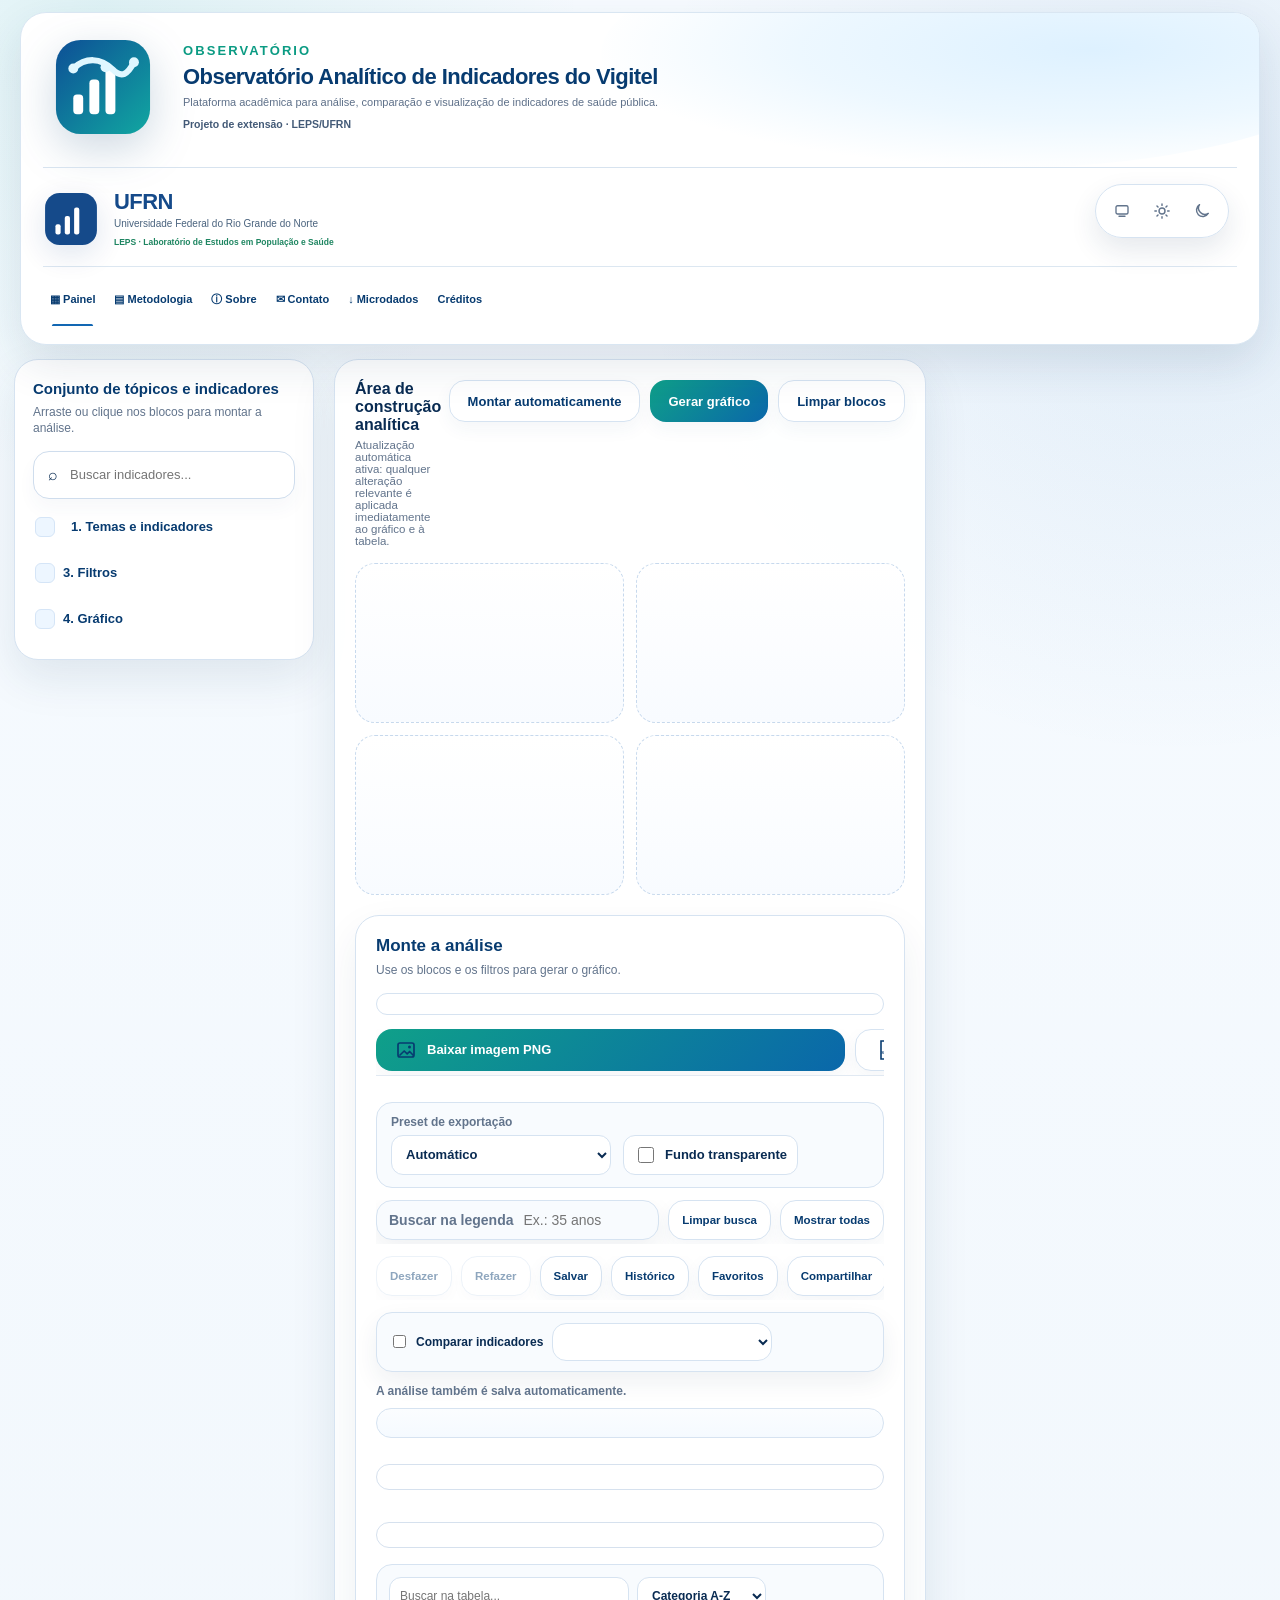
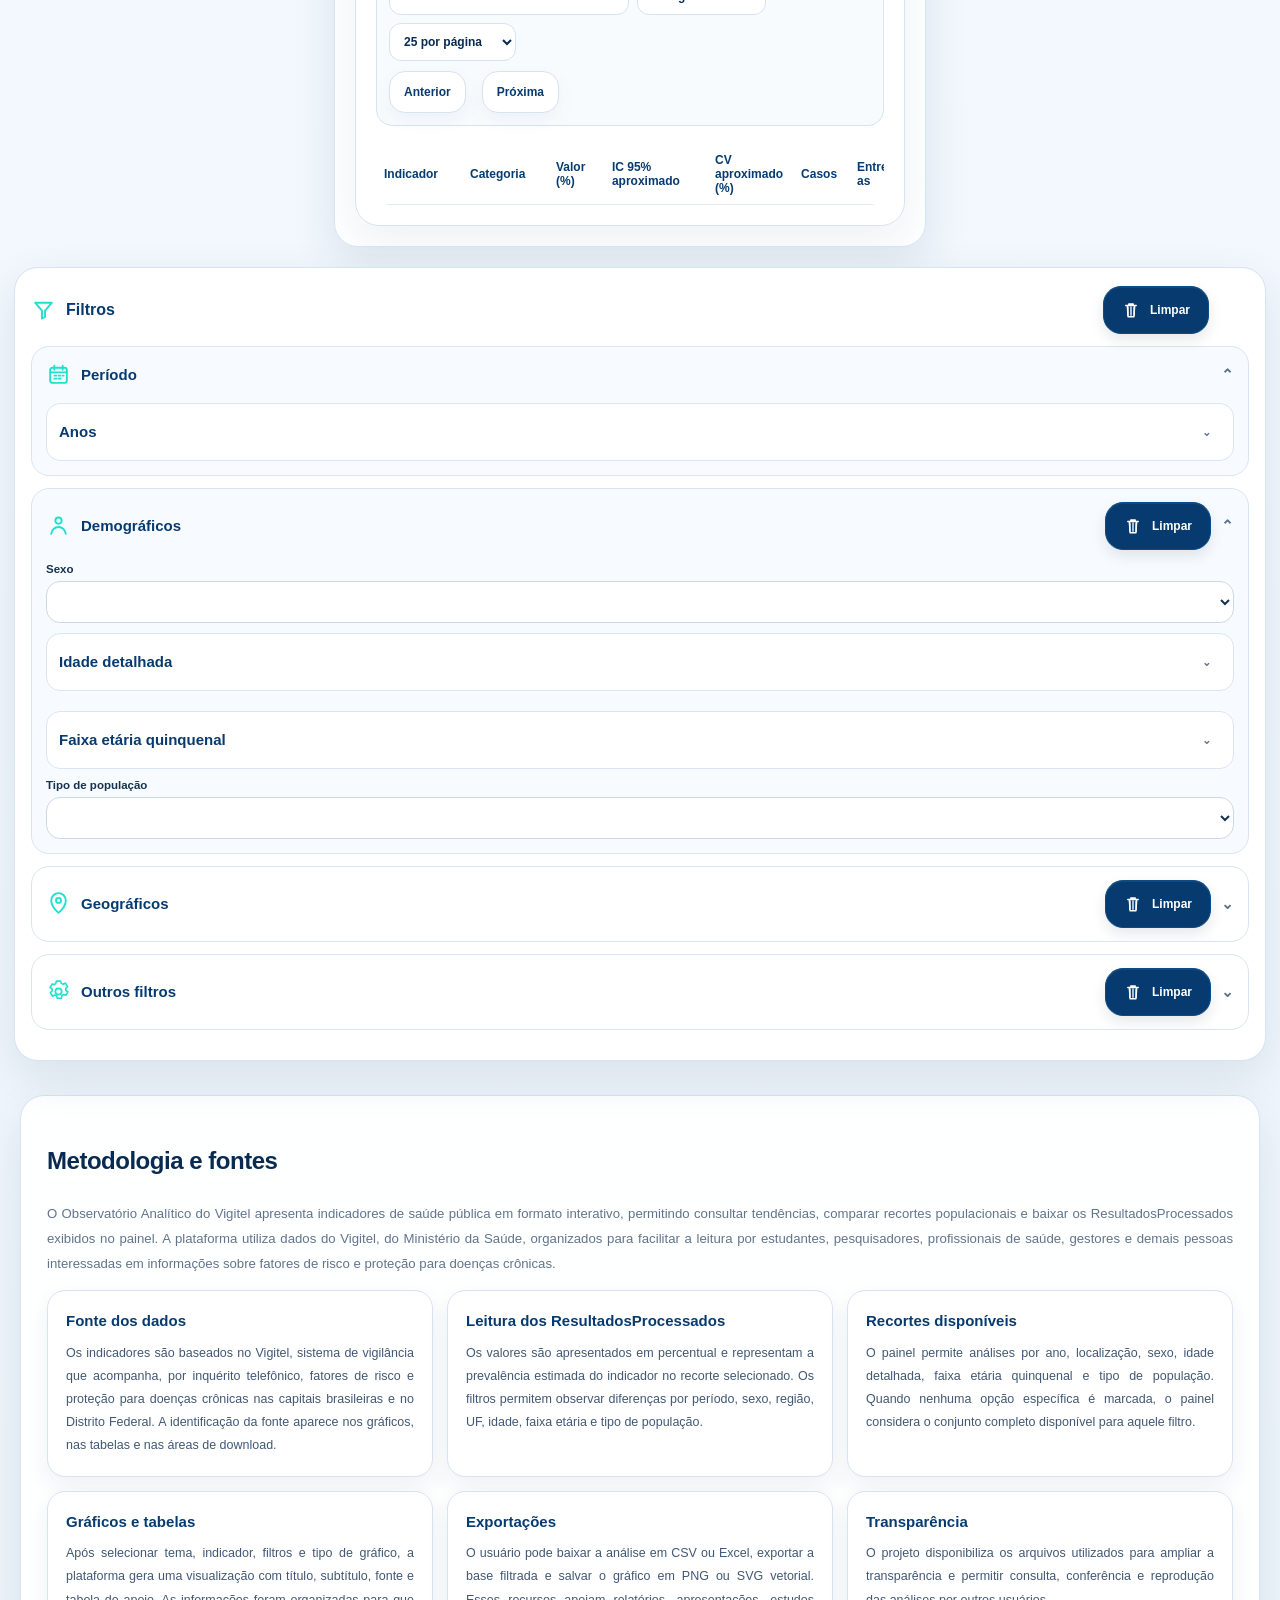
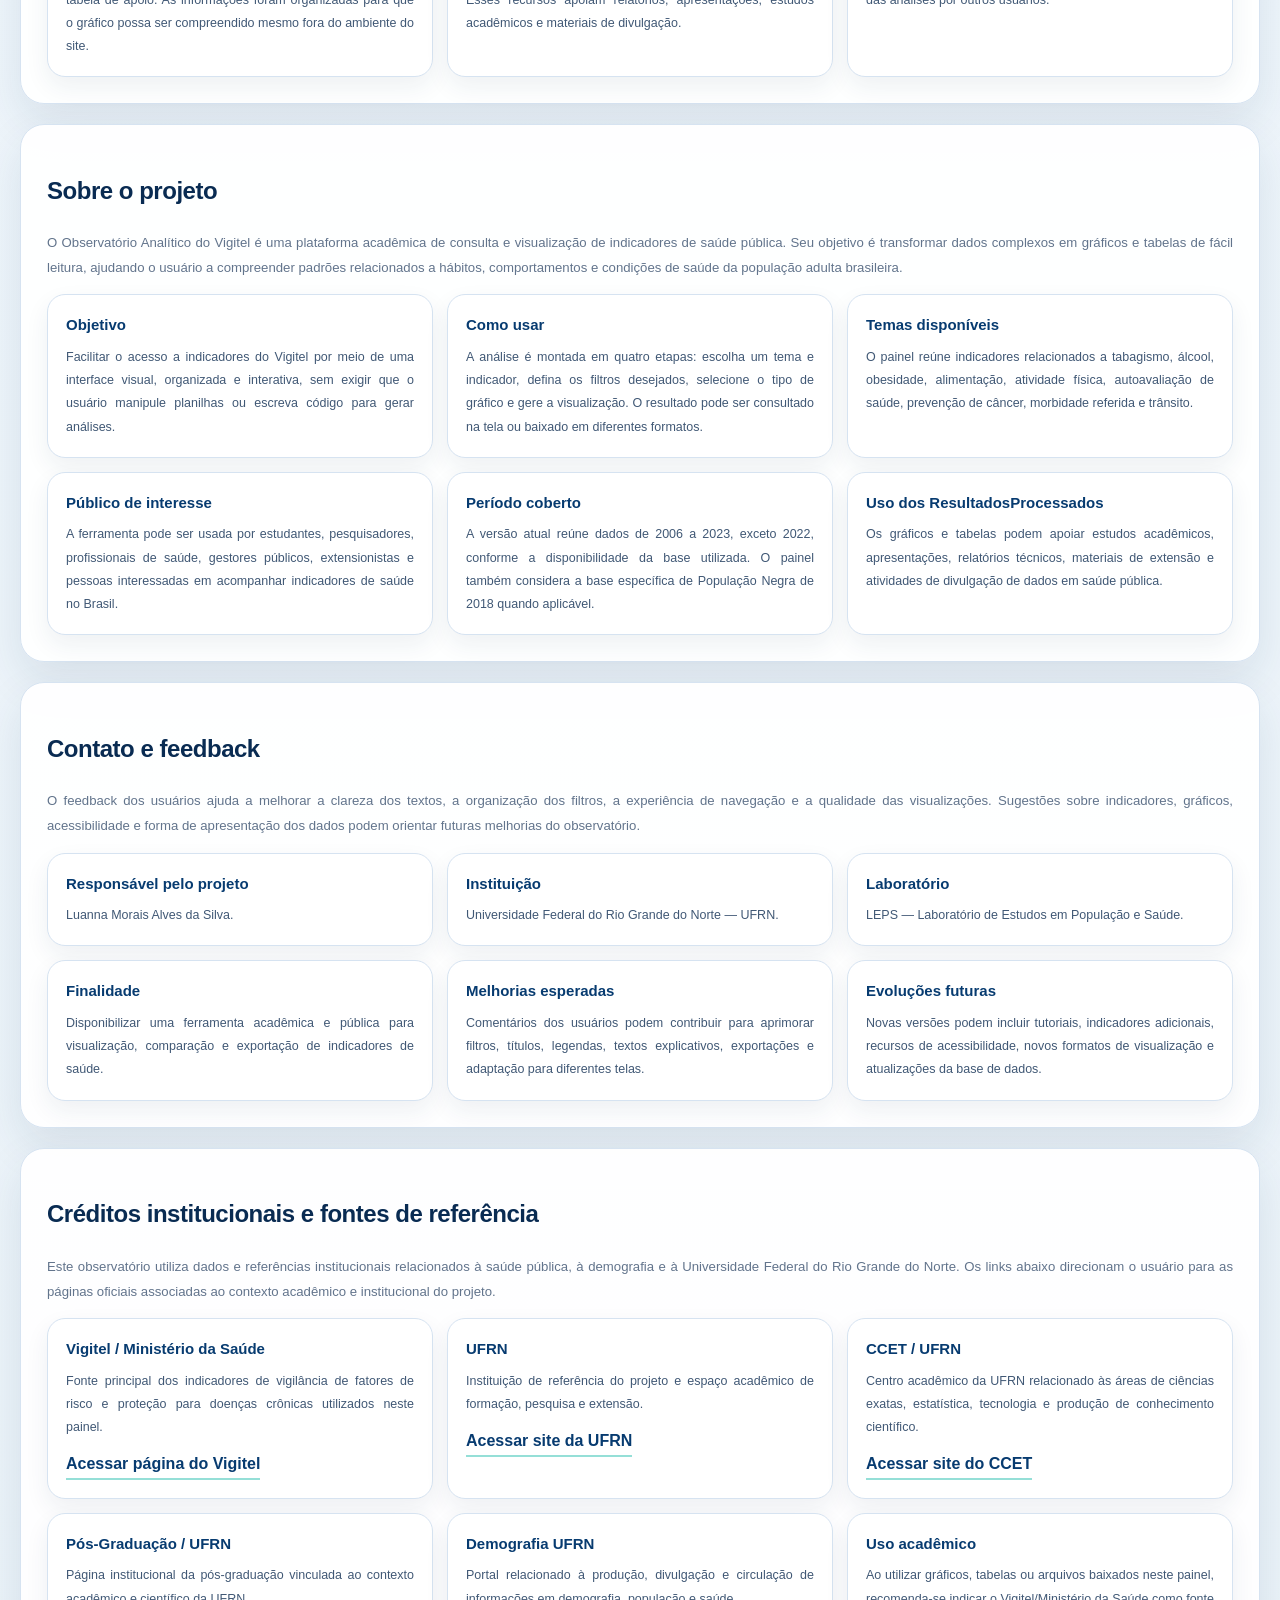
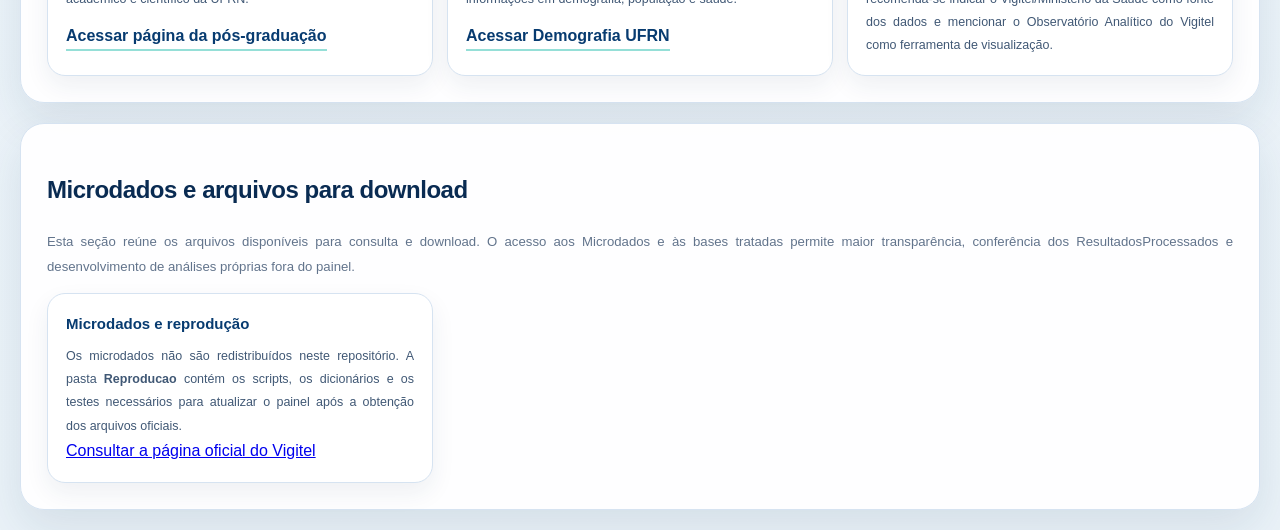
==== index.html @ 6c9e3d6f "1. Estrutura Principal do Observatório" ====
<!DOCTYPE html>
<!--
  Página principal do Observatório Analítico de Indicadores do Vigitel.
  A estrutura separa navegação, construção da análise, filtros, ResultadosProcessados e janelas auxiliares.
  Ao incluir um novo recurso, mantenha os identificadores usados pelos arquivos JavaScript e confira a navegação por teclado.
-->
<html lang="pt-BR">
<head>
<meta charset="utf-8"/>
<meta content="width=device-width, initial-scale=1" name="viewport"/>
<title>Observatório Analítico de Indicadores do Vigitel</title>
<meta content="#F7FAFD" id="themeColorMeta" name="theme-color"/>
<meta content="Plataforma acadêmica para análise, comparação e visualização de indicadores do Vigitel." name="description"/>
<meta content="Luanna Morais Alves da Silva" name="author"/>
<meta content="index, follow" name="robots"/>
<meta content="website" property="og:type"/>
<meta content="Observatório Analítico de Indicadores do Vigitel" property="og:title"/>
<meta content="Painel acadêmico para análise e visualização de indicadores de saúde pública do Vigitel." property="og:description"/>
<link href="IdentidadeVisualDoObservatorio.svg" rel="icon" type="image/svg+xml"/>
<link href="IdentidadeVisualDoObservatorio.css?edicao=consolidada" rel="stylesheet"/>
<script src="ConfiguracaoDoTema.js?edicao=consolidada"></script>
</head>
<body>
<header class="topbar">
<div class="brand brand-emphasis">
<svg aria-label="Logo do Observatório" class="site-logo" viewbox="0 0 84 84" xmlns="http://www.w3.org/2000/svg">
<defs><lineargradient id="g" x1="0" x2="1" y1="0" y2="1"><stop stop-color="#0d4f96"></stop><stop offset="1" stop-color="#11a7a1"></stop></lineargradient></defs>
<rect fill="url(#g)" height="76" rx="20" width="76" x="4" y="4"></rect>
<rect fill="#fff" height="16" rx="3" width="8" x="18" y="48"></rect><rect fill="#fff" height="28" rx="3" width="8" x="31" y="36"></rect><rect fill="#fff" height="38" rx="3" width="8" x="44" y="26"></rect>
<path d="M18 27 C28 18, 40 18, 50 28 C57 35, 62 32, 67 22" fill="none" stroke="#dff7ff" stroke-linecap="round" stroke-width="5"></path>
<circle cx="18" cy="27" fill="#dff7ff" r="4"></circle><circle cx="44" cy="26" fill="#dff7ff" r="4"></circle><circle cx="67" cy="22" fill="#dff7ff" r="4"></circle>
</svg>
<div class="brand-copy">
<p class="brand-kicker">Observatório</p>
<h1>Observatório Analítico de Indicadores do Vigitel</h1>
<p class="brand-summary">Plataforma acadêmica para análise, comparação e visualização de indicadores de saúde pública.</p>
<p class="creator-line">Projeto de extensão · LEPS/UFRN</p>
</div>
</div>
<div class="header-side">
<div class="header-side-top">
<div class="ufrn-brand ufrn-compact">
<svg aria-hidden="true" class="ufrn-logo" viewbox="0 0 54 54" xmlns="http://www.w3.org/2000/svg">
<rect fill="#0b4285" height="50" rx="14" width="50" x="2" y="2"></rect>
<rect fill="#fff" height="10" rx="2" width="5" x="12" y="32"></rect><rect fill="#fff" height="18" rx="2" width="5" x="21" y="24"></rect><rect fill="#fff" height="26" rx="2" width="5" x="30" y="16"></rect>
</svg>
<div class="ufrn-text"><strong>UFRN</strong><span>Universidade Federal do Rio Grande do Norte</span><small>LEPS · Laboratório de Estudos em População e Saúde</small></div>
</div>
<div aria-label="Alternar tema" class="theme-switcher" role="group">
<button aria-pressed="false" class="theme-mode-btn" data-theme-mode="auto" id="themeModeAuto" title="Tema automático" type="button"><svg aria-hidden="true" viewbox="0 0 24 24"><rect fill="none" height="11" rx="2" stroke="currentColor" stroke-width="1.8" width="16" x="4" y="5"></rect><path d="M8 19h8" stroke="currentColor" stroke-linecap="round" stroke-width="1.8"></path></svg><span class="sr-only">Automático</span></button>
<button aria-pressed="false" class="theme-mode-btn" data-theme-mode="light" id="themeModeLight" title="Tema claro" type="button"><svg aria-hidden="true" viewbox="0 0 24 24"><circle cx="12" cy="12" fill="none" r="4" stroke="currentColor" stroke-width="1.9"></circle><path d="M12 2.5v2M12 19.5v2M2.5 12h2M19.5 12h2M5.3 5.3l1.4 1.4M17.3 17.3l1.4 1.4M18.7 5.3l-1.4 1.4M6.7 17.3l-1.4 1.4" stroke="currentColor" stroke-linecap="round" stroke-width="1.9"></path></svg><span class="sr-only">Claro</span></button>
<button aria-pressed="false" class="theme-mode-btn" data-theme-mode="dark" id="themeModeDark" title="Tema escuro" type="button"><svg aria-hidden="true" viewbox="0 0 24 24"><path d="M20.4 15.3A8.5 8.5 0 0 1 8.7 3.6 8.5 8.5 0 1 0 20.4 15.3Z" fill="none" stroke="currentColor" stroke-linejoin="round" stroke-width="1.9"></path></svg><span class="sr-only">Escuro</span></button>
</div>
</div>
<nav aria-label="Menu principal" class="main-nav">
<a class="active" href="#painel">▦ Painel</a>
<a href="#metodologia">▤ Metodologia</a>
<a href="#sobre">ⓘ Sobre</a>
<a href="#contato">✉ Contato</a>
<a href="#Microdados">↓ Microdados</a>
<a href="#creditos">Créditos</a>
</nav>
</div>
</header>
<section aria-live="polite" class="base-version-banner" id="baseVersionBanner"><div><strong id="baseVersionName">Base incorporada v13.0</strong><span id="baseVersionDetails">Edições 2006–2021 e 2023; pesos originais das edições. A atualização harmonizada 2006–2024 deve ser feita na pasta de reprodução.</span></div></section>
<button aria-controls="mobileFilterDrawer" aria-expanded="false" class="mobile-filter-button" id="mobileFilterButton" type="button">Filtros</button>
<div class="mobile-filter-overlay" hidden="" id="mobileFilterOverlay"></div>
<main class="workspace" id="painel">
<aside class="left-panel">
<div class="panel-title-row"><div><h2>Conjunto de tópicos e indicadores</h2><p>Arraste ou clique nos blocos para montar a análise.</p></div></div>
<label class="search-box"><span>⌕</span><input id="searchInput" placeholder="Buscar indicadores..." type="search"/></label>
<h3 class="group-title">1. Tema</h3><div class="block-group" id="themeBlocks"></div>
<h3 class="group-title">2. Indicadores</h3><div class="block-group" id="indicatorBlocks"></div>
<h3 class="group-title">3. Filtros</h3><div class="block-group" id="filterBlocks"></div>
<h3 class="group-title">4. Gráfico</h3><div class="block-group" id="chartBlocks"></div>
</aside>
<section class="builder-panel">
<div class="builder-head"><div><h2>Área de construção analítica</h2><p>Atualização automática ativa: qualquer alteração relevante é aplicada imediatamente ao gráfico e à tabela.</p></div><div class="builder-actions"><button class="btn" id="quickBuild">Montar automaticamente</button><button class="btn primary" id="generate">Gerar gráfico</button><button class="btn" id="clear">Limpar blocos</button></div></div>
<div class="builder-flow">
<div class="drop-slot" data-icon="▱" data-slot="theme"><span class="slot-label">1. Tema</span><div class="slot-content"></div></div>
<div class="drop-slot" data-icon="⌁" data-slot="indicator"><span class="slot-label">2. Indicador</span><div class="slot-content"></div></div>
<div class="drop-slot" data-icon="▽" data-slot="filters"><span class="slot-label">3. Filtros</span><div class="slot-content"></div></div>
<div class="drop-slot" data-icon="▥" data-slot="chart"><span class="slot-label">4. Gráfico</span><div class="slot-content"></div></div>
</div>
<section class="results">
<div class="results-head">
<div><h2 id="resultTitle">Monte a análise</h2><p id="resultSubtitle">Use os blocos e os filtros para gerar o gráfico.</p></div><span class="badge"></span>
<div class="export-row"><button class="btn primary" id="downloadImage" title="Baixar o gráfico como imagem PNG"><svg aria-hidden="true" viewbox="0 0 24 24"><rect fill="none" height="14" rx="2" stroke="currentColor" stroke-width="1.7" width="16" x="4" y="5"></rect><path d="m6 17 4.2-4 3 2.8 2.4-2.3L19 17" fill="none" stroke="currentColor" stroke-linecap="round" stroke-linejoin="round" stroke-width="1.7"></path><circle cx="15.5" cy="9" fill="currentColor" r="1.5"></circle></svg>Baixar imagem PNG</button><button class="btn" id="downloadVectorSvg" title="Baixar o gráfico como imagem vetorial SVG"><svg aria-hidden="true" viewbox="0 0 24 24"><path d="M7 3h7l4 4v14H7V3Z" fill="none" stroke="currentColor" stroke-width="1.6"></path><path d="M14 3v5h5" fill="none" stroke="currentColor" stroke-width="1.6"></path><text fill="currentColor" font-size="4" font-weight="900" x="7.2" y="16.2">SVG</text></svg>Baixar SVG</button><button class="btn" id="downloadCsv"><svg aria-hidden="true" viewbox="0 0 24 24"><path d="M7 3h7l4 4v14H7V3Z" fill="none" stroke="currentColor" stroke-width="1.6"></path><path d="M14 3v5h5" fill="none" stroke="currentColor" stroke-width="1.6"></path><text fill="currentColor" font-size="4.2" font-weight="800" x="6.8" y="16">CSV</text></svg>Baixar análise CSV</button><button class="btn" id="downloadExcel"><svg aria-hidden="true" viewbox="0 0 24 24"><path d="M7 3h7l4 4v14H7V3Z" fill="none" stroke="currentColor" stroke-width="1.6"></path><path d="M14 3v5h5" fill="none" stroke="currentColor" stroke-width="1.6"></path><text fill="currentColor" font-size="4.2" font-weight="800" x="6.8" y="16">XLS</text></svg>Baixar análise Excel</button><button class="btn" id="downloadBaseCsv"><svg aria-hidden="true" viewbox="0 0 24 24"><path d="M5 7 12 3l7 4-7 4-7-4Z" fill="none" stroke="currentColor" stroke-linejoin="round" stroke-width="1.7"></path><path d="M5 11 12 15l7-4M5 15l7 4 7-4" fill="none" stroke="currentColor" stroke-linejoin="round" stroke-width="1.7"></path></svg>Baixar base CSV</button><button class="btn" id="downloadBaseExcel"><svg aria-hidden="true" viewbox="0 0 24 24"><path d="M5 7 12 3l7 4-7 4-7-4Z" fill="none" stroke="currentColor" stroke-linejoin="round" stroke-width="1.7"></path><path d="M5 11 12 15l7-4M5 15l7 4 7-4" fill="none" stroke="currentColor" stroke-linejoin="round" stroke-width="1.7"></path></svg>Baixar base Excel</button></div>
<div class="export-options"><label class="export-field"><span>Preset de exportação</span><select id="exportPreset"><option value="auto">Automático</option><option value="a4-portrait">A4 retrato</option><option value="a4-landscape">A4 paisagem</option><option value="slide-16-9">Slide 16:9</option><option value="banner">Banner</option></select></label><label class="export-check"><input id="exportTransparentBg" type="checkbox"/> Fundo transparente</label></div>
</div>
<div class="chart-tools">
<div class="chart-tool-group"><label class="chart-search" for="legendSearchInput"><span>Buscar na legenda</span><input id="legendSearchInput" placeholder="Ex.: 35 anos" type="search"/></label><button class="btn" id="clearLegendSearch" type="button">Limpar busca</button><button class="btn" id="showAllLegendItems" type="button">Mostrar todas</button></div>
<div class="command-bar"><button class="btn" disabled="" id="undoAction" type="button">Desfazer</button><button class="btn" disabled="" id="redoAction" type="button">Refazer</button><button class="btn" id="saveAnalysisBtn" type="button">Salvar</button><button class="btn" id="versionHistoryBtn" type="button">Histórico</button><button class="btn" id="favoritesBtn" type="button">Favoritos</button><button class="btn" id="shareConfigBtn" type="button">Compartilhar</button><button class="btn" id="downloadReportPdf" type="button">Relatório PDF</button><button class="btn" id="openSelectedGlossary" type="button">Glossário</button><button class="btn" id="fullscreenChart" type="button">Tela cheia</button></div>
<div class="compare-controls"><label><input id="compareEnabled" type="checkbox"/> Comparar indicadores</label><select aria-label="Segundo indicador para comparação" id="compareIndicator"></select></div>
<span aria-live="polite" class="chart-save-status" id="analysisSaveStatus">A análise também é salva automaticamente.</span>
</div>
<div aria-live="polite" class="chart-explanation" id="chartExplanation"></div>
<div aria-live="polite" class="chart-advice" id="chartAdvice" role="status"></div>
<div aria-label="Área dos gráficos" class="chart-wrapper" id="chartWrapper" role="region"><div aria-hidden="true" class="loading-mask" id="chartLoading"><div class="loading-spinner"></div></div><div class="chart-comparison-grid" id="chartComparisonGrid"><div class="chart-comparison-item"><h3 class="chart-comparison-title" id="primaryChartLabel"></h3><div aria-live="polite" class="chart-card" id="chart"></div></div><div class="chart-comparison-item" id="compareChartItem"><h3 class="chart-comparison-title" id="secondaryChartLabel"></h3><div aria-live="polite" class="chart-card secondary" id="chartCompare"></div></div></div></div><p class="sr-only" id="chartAssistiveText">Use Tab para navegar até a legenda do gráfico. Pressione Enter ou Espaço em um item da legenda para ocultar ou mostrar categorias. O botão Tela cheia amplia a visualização.</p>
<div class="table-tools"><div class="table-tool-group"><input id="tableSearch" placeholder="Buscar na tabela..." type="search"/><select id="tableSort"><option value="category-asc">Categoria A-Z</option><option value="category-desc">Categoria Z-A</option><option value="value-desc">Maior valor</option><option value="value-asc">Menor valor</option><option value="sample-desc">Maior amostra</option><option value="sample-asc">Menor amostra</option></select><select id="tablePageSize"><option value="10">10 por página</option><option selected="" value="25">25 por página</option><option value="50">50 por página</option><option value="100">100 por página</option></select></div><div class="table-tool-group"><button class="btn" id="tablePrev" type="button">Anterior</button><span class="table-status" id="tableStatus"></span><button class="btn" id="tableNext" type="button">Próxima</button></div></div>
<div aria-label="Tabela de ResultadosProcessados" class="data-table-scroll" role="region" tabindex="0"><table class="data-table"><thead><tr><th>Indicador</th><th>Categoria</th><th>Valor (%)</th><th>IC 95% aproximado</th><th>CV aproximado (%)</th><th>Casos</th><th>Entrevistas</th><th>Precisão amostral</th><th>Fonte</th></tr></thead><tbody id="tableBody"></tbody></table></div>
</section>
</section>
<aside aria-label="Filtros da análise" class="filter-panel" id="mobileFilterDrawer"><button aria-label="Fechar filtros" class="mobile-filter-close" id="mobileFilterClose" type="button">×</button>
<div class="filter-top"><div class="filter-title"><span class="filter-icon"><svg aria-hidden="true" viewbox="0 0 24 24"><path d="M4 5.5h16l-6.5 7.6V19l-3 1.6v-7.5L4 5.5Z" fill="none" stroke="#22e0ce" stroke-linejoin="round" stroke-width="1.9"></path></svg></span><h2>Filtros</h2></div><button class="clear-btn" id="clearFilters" type="button"><svg aria-hidden="true" viewbox="0 0 24 24"><path d="M8 8v11M12 8v11M16 8v11" fill="none" stroke="currentColor" stroke-linecap="round" stroke-width="1.8"></path><path d="M5 6h14M9 6V4h6v2M7 6l1 15h8l1-15" fill="none" stroke="currentColor" stroke-linecap="round" stroke-linejoin="round" stroke-width="1.8"></path></svg><span class="trash-label">Limpar</span></button></div>
<details class="filter-cluster" open=""><summary><span class="ficon"><svg aria-hidden="true" viewbox="0 0 24 24"><rect fill="none" height="14.5" rx="2" stroke="#22e0ce" stroke-width="1.8" width="16" x="4" y="5.5"></rect><path d="M8 3.5v4M16 3.5v4M4 10h16" fill="none" stroke="#22e0ce" stroke-linecap="round" stroke-width="1.8"></path><path d="M8 13h2M12 13h2M16 13h1M8 16h2M12 16h2" stroke="#22e0ce" stroke-linecap="round" stroke-width="1.6"></path></svg></span> Período</summary><div class="cluster-body">
<details class="mini-filter"><summary>Anos <span class="filter-summary-inline" id="yearSummary"></span></summary><div class="mini-filter-body"><div class="multi-actions"><button id="allYears" type="button">Todos</button><button id="noYears" type="button">Nenhum</button><button id="latestYear" type="button">Mais recente</button></div><div class="checkbox-list" id="yearChecks"></div></div></details>
</div></details>
<details class="filter-cluster" open=""><summary><span class="ficon"><svg aria-hidden="true" viewbox="0 0 24 24"><circle cx="12" cy="7.3" fill="none" r="3" stroke="#22e0ce" stroke-width="1.8"></circle><path d="M5 20c.9-4.4 4-6.6 7-6.6s6.1 2.2 7 6.6" fill="none" stroke="#22e0ce" stroke-linecap="round" stroke-width="1.8"></path></svg></span><span class="cluster-title">Demográficos</span><button aria-label="Limpar filtros demográficos" class="cluster-trash" data-clear-section="demographic" title="Limpar filtros demográficos" type="button"><svg aria-hidden="true" viewbox="0 0 24 24"><path d="M8 8v11M12 8v11M16 8v11" fill="none" stroke="currentColor" stroke-linecap="round" stroke-width="1.8"></path><path d="M5 6h14M9 6V4h6v2M7 6l1 15h8l1-15" fill="none" stroke="currentColor" stroke-linecap="round" stroke-linejoin="round" stroke-width="1.8"></path></svg><span class="trash-label">Limpar</span></button></summary><div class="cluster-body">
<div class="field"><label>Sexo</label><select id="sexFilter"></select></div>
<details class="mini-filter"><summary>Idade detalhada <span class="filter-summary-inline" id="ageDetailSummary"></span></summary><div class="mini-filter-body"><div class="multi-actions"><button id="allAgeDetails" type="button">Todas</button><button id="noAgeDetails" type="button">Nenhuma</button></div><div class="checkbox-list" id="ageDetailChecks"></div></div></details>
<details class="mini-filter"><summary>Faixa etária quinquenal <span class="filter-summary-inline" id="ageSummary"></span></summary><div class="mini-filter-body"><div class="multi-actions"><button id="allAges" type="button">Todas</button><button id="noAges" type="button">Nenhuma</button></div><div class="checkbox-list" id="ageChecks"></div></div></details>
<div class="field"><label>Tipo de população</label><select id="popFilter"></select></div>
</div></details>
<details class="filter-cluster"><summary><span class="ficon"><svg aria-hidden="true" viewbox="0 0 24 24"><path d="M12 21s7-6.2 7-12A7 7 0 0 0 5 9c0 5.8 7 12 7 12Z" fill="none" stroke="#22e0ce" stroke-linejoin="round" stroke-width="1.8"></path><circle cx="12" cy="9" fill="none" r="2.4" stroke="#22e0ce" stroke-width="1.8"></circle></svg></span><span class="cluster-title">Geográficos</span><button aria-label="Limpar filtros geográficos" class="cluster-trash" data-clear-section="geographic" title="Limpar filtros geográficos" type="button"><svg aria-hidden="true" viewbox="0 0 24 24"><path d="M8 8v11M12 8v11M16 8v11" fill="none" stroke="currentColor" stroke-linecap="round" stroke-width="1.8"></path><path d="M5 6h14M9 6V4h6v2M7 6l1 15h8l1-15" fill="none" stroke="currentColor" stroke-linecap="round" stroke-linejoin="round" stroke-width="1.8"></path></svg><span class="trash-label">Limpar</span></button></summary><div class="cluster-body"><div class="field"><label>Região</label><select id="regionFilter"></select></div><div class="field"><label>UF</label><select id="ufFilter"></select></div></div></details>
<details class="filter-cluster"><summary><span class="ficon"><svg aria-hidden="true" viewbox="0 0 24 24"><path d="M9.4 4.2 10 2h4l.6 2.2 2 .8 2-1.1 2.1 3.5-1.8 1.5.2 2.1 2 1.2-2 3.5-2.2-.8-1.7 1.2-.4 2.4h-4l-.6-2.3-1.9-.8-2.1 1.1-2-3.5 1.8-1.5-.1-2.1-2-1.2 2-3.5 2 .8 1.5-1.3Z" fill="none" stroke="#22e0ce" stroke-linejoin="round" stroke-width="1.55"></path><circle cx="12" cy="12" fill="none" r="3" stroke="#22e0ce" stroke-width="1.7"></circle></svg></span><span class="cluster-title">Outros filtros</span><button aria-label="Limpar outros filtros" class="cluster-trash" data-clear-section="other" title="Limpar outros filtros" type="button"><svg aria-hidden="true" viewbox="0 0 24 24"><path d="M8 8v11M12 8v11M16 8v11" fill="none" stroke="currentColor" stroke-linecap="round" stroke-width="1.8"></path><path d="M5 6h14M9 6V4h6v2M7 6l1 15h8l1-15" fill="none" stroke="currentColor" stroke-linecap="round" stroke-linejoin="round" stroke-width="1.8"></path></svg><span class="trash-label">Limpar</span></button></summary><div class="cluster-body"><div class="field"><label>Recorte do gráfico</label><select id="groupFilter"></select></div>
<h4 class="mini-title">Edição do texto</h4>
<div class="field"><label>Título personalizado</label><input id="customTitle" placeholder="Deixe vazio para usar o título automático" type="text"/></div>
<div class="field"><label>Subtítulo personalizado</label><input id="customSubtitle" placeholder="Deixe vazio para usar o subtítulo automático" type="text"/></div>
<div class="field"><label>Fonte da imagem</label><select id="fontFamily"><option>Arial</option><option>Georgia</option><option>Verdana</option><option>Times New Roman</option></select></div>
<div class="field"><label>Alinhamento do título</label><select id="titleAlign"><option value="left">À esquerda</option><option value="center">Centralizado</option><option value="right">À direita</option></select></div>
<div class="field"><label>Alinhamento do subtítulo</label><select id="subtitleAlign"><option value="left">À esquerda</option><option value="center">Centralizado</option><option value="right">À direita</option></select></div>
<div class="field"><label>Tamanho do título</label><div class="range"><input id="titleSize" max="44" min="14" type="range" value="22"/><span id="titleSizeValue">22 px</span></div></div>
<div class="field"><label>Tamanho do subtítulo</label><div class="range"><input id="subtitleSize" max="28" min="10" type="range" value="14"/><span id="subtitleSizeValue">14 px</span></div></div>
<div class="field"><label>Tamanho geral da letra</label><div class="range"><input id="fontSize" max="30" min="10" type="range" value="18"/><span id="fontSizeValue">18 px</span></div></div>
<div class="field"><label>Tamanho dos eixos</label><div class="range"><input id="axisSize" max="24" min="9" type="range" value="13"/><span id="axisSizeValue">13 px</span></div></div>
<div class="field"><label>Tamanho dos valores</label><div class="range"><input id="valueSize" max="24" min="8" type="range" value="13"/><span id="valueSizeValue">13 px</span></div></div>
<h4 class="mini-title">Cores e estilo</h4>
<div class="color-field"><label>Cor principal</label><input id="primaryColor" type="color" value="#073B70"/></div>
<div class="color-field"><label>Cor secundária</label><input id="secondaryColor" type="color" value="#0FA7A0"/></div>
<div class="color-field"><label>Cor da letra</label><input id="textColor" type="color" value="#16324F"/></div>
<div class="color-field"><label>Fundo da imagem</label><input id="chartBgColor" type="color" value="#FFFFFF"/></div>
<div class="color-field"><label>Fundo da área do gráfico</label><input id="plotBgColor" type="color" value="#FFFFFF"/></div>
<div class="color-field"><label>Cor da grade</label><input id="gridColor" type="color" value="#DDE7F2"/></div>
<div class="color-field"><label>Cor da borda</label><input id="borderColor" type="color" value="#D6E1EE"/></div>
<div class="field"><label>Paleta de cores</label><select id="paletteSelect"><option value="default">Profissional</option><option value="blue">Azul institucional</option><option value="green">Verde água</option><option value="warm">Cores quentes</option><option value="pastel">Pastel</option><option value="mono">Monocromática</option></select></div>
<label><input checked="" id="showBorder" type="checkbox"/> Mostrar borda da imagem</label>
<h4 class="mini-title">Eixos e rótulos</h4>
<div class="field"><label>Título do eixo horizontal</label><input id="xAxisTitle" placeholder="Automático" type="text"/></div>
<div class="field"><label>Título do eixo vertical</label><input id="yAxisTitle" placeholder="Automático" type="text"/></div>
<label><input checked="" id="showXAxisTitle" type="checkbox"/> Mostrar título do eixo horizontal</label>
<label><input checked="" id="showYAxisTitle" type="checkbox"/> Mostrar título do eixo vertical</label>
<label><input checked="" id="showAxisLabels" type="checkbox"/> Mostrar valores dos eixos</label>
<label><input checked="" id="showGrid" type="checkbox"/> Mostrar grade de apoio</label>
<div class="field"><label>Rotação dos rótulos</label><select id="labelRotation"><option value="auto">Automática</option><option value="0">0°</option><option value="35">35°</option><option value="45">45°</option><option value="60">60°</option></select></div>
<div class="field"><label>Casas decimais</label><select id="decimalPlaces"><option value="0">0</option><option selected="" value="1">1</option><option value="2">2</option></select></div>
<div class="field"><label>Ordenação</label><select id="sortOrder"><option value="original">Original</option><option value="desc">Maior para menor</option><option value="asc">Menor para maior</option></select></div>
<h4 class="mini-title">Valores, legenda e fonte</h4>
<label><input checked="" id="showValues" type="checkbox"/> Mostrar valores no gráfico</label>
<div class="field"><label>Posição dos valores</label><select id="valuePosition"><option value="outside">Fora</option><option value="inside">Dentro</option><option value="none">Ocultar</option></select></div>
<label><input checked="" id="showLegend" type="checkbox"/> Mostrar legenda quando aplicável</label>
<div class="field"><label>Posição da legenda</label><select id="legendPosition"><option value="right">À direita</option><option value="bottom">Embaixo</option></select></div>
<div class="field"><label>Tamanho da legenda</label><div class="range"><input id="legendSize" max="30" min="8" type="range" value="13"/><span id="legendSizeValue">13 px</span></div></div>
<label><input checked="" id="showSource" type="checkbox"/> Mostrar fonte</label>
<div class="field"><label>Alinhamento da fonte</label><select id="sourceAlign"><option value="left">À esquerda</option><option value="center">Centralizada</option><option value="right">À direita</option></select></div>
<div class="field"><label>Texto da fonte</label><input id="sourceText" placeholder="Fonte automática" type="text"/></div>
<h4 class="mini-title">Ajustes específicos</h4>
<div class="field"><label>Largura das barras</label><div class="range"><input id="barWidthScale" max="120" min="40" type="range" value="70"/><span id="barWidthScaleValue">70%</span></div></div>
<div class="field"><label>Espessura da linha</label><div class="range"><input id="lineWidth" max="10" min="1" type="range" value="4"/><span id="lineWidthValue">4 px</span></div></div>
<div class="field"><label>Tamanho dos pontos</label><div class="range"><input id="pointSize" max="12" min="0" type="range" value="5"/><span id="pointSizeValue">5 px</span></div></div>
<label><input checked="" id="showPoints" type="checkbox"/> Mostrar pontos nas linhas</label>
<div class="field"><label>Tamanho do furo da rosca</label><div class="range"><input id="donutHole" max="75" min="25" type="range" value="45"/><span id="donutHoleValue">45%</span></div></div>
<label><input checked="" id="showTreemapLabels" type="checkbox"/> Mostrar textos no treemap</label>
<h4 class="mini-title">Presets e aparência</h4>
<p class="panel-subtitle">Escolha um visual pronto para apresentação, impressão ou alto contraste.</p>
<div class="preset-grid"><button class="preset-btn" id="presetDefault" type="button">Padrão</button><button class="preset-btn" id="presetPresentation" type="button">Apresentação</button><button class="preset-btn" id="presetPrint" type="button">Impressão</button><button class="preset-btn" id="presetContrast" type="button">Alto contraste</button></div>
<div class="appearance-actions"><button class="clear-btn" id="restoreAppearance" type="button">Restaurar aparência padrão</button></div></div></details>
<div class="status" hidden="" id="dataStatus"></div>
</aside>
</main>
<section class="info-section" id="metodologia">
<h2>Metodologia e fontes</h2>
<p class="panel-subtitle">O Observatório Analítico do Vigitel apresenta indicadores de saúde pública em formato interativo, permitindo consultar tendências, comparar recortes populacionais e baixar os ResultadosProcessados exibidos no painel. A plataforma utiliza dados do Vigitel, do Ministério da Saúde, organizados para facilitar a leitura por estudantes, pesquisadores, profissionais de saúde, gestores e demais pessoas interessadas em informações sobre fatores de risco e proteção para doenças crônicas.</p>
<div class="info-grid">
<article class="info-card"><h3>Fonte dos dados</h3><p>Os indicadores são baseados no Vigitel, sistema de vigilância que acompanha, por inquérito telefônico, fatores de risco e proteção para doenças crônicas nas capitais brasileiras e no Distrito Federal. A identificação da fonte aparece nos gráficos, nas tabelas e nas áreas de download.</p></article>
<article class="info-card"><h3>Leitura dos ResultadosProcessados</h3><p>Os valores são apresentados em percentual e representam a prevalência estimada do indicador no recorte selecionado. Os filtros permitem observar diferenças por período, sexo, região, UF, idade, faixa etária e tipo de população.</p></article>
<article class="info-card"><h3>Recortes disponíveis</h3><p>O painel permite análises por ano, localização, sexo, idade detalhada, faixa etária quinquenal e tipo de população. Quando nenhuma opção específica é marcada, o painel considera o conjunto completo disponível para aquele filtro.</p></article>
<article class="info-card"><h3>Gráficos e tabelas</h3><p>Após selecionar tema, indicador, filtros e tipo de gráfico, a plataforma gera uma visualização com título, subtítulo, fonte e tabela de apoio. As informações foram organizadas para que o gráfico possa ser compreendido mesmo fora do ambiente do site.</p></article>
<article class="info-card"><h3>Exportações</h3><p>O usuário pode baixar a análise em CSV ou Excel, exportar a base filtrada e salvar o gráfico em PNG ou SVG vetorial. Esses recursos apoiam relatórios, apresentações, estudos acadêmicos e materiais de divulgação.</p></article>
<article class="info-card"><h3>Transparência</h3><p>O projeto disponibiliza os arquivos utilizados para ampliar a transparência e permitir consulta, conferência e reprodução das análises por outros usuários.</p></article>
</div>
</section>
<section class="info-section" id="sobre">
<h2>Sobre o projeto</h2>
<p class="panel-subtitle">O Observatório Analítico do Vigitel é uma plataforma acadêmica de consulta e visualização de indicadores de saúde pública. Seu objetivo é transformar dados complexos em gráficos e tabelas de fácil leitura, ajudando o usuário a compreender padrões relacionados a hábitos, comportamentos e condições de saúde da população adulta brasileira.</p>
<div class="info-grid">
<article class="info-card"><h3>Objetivo</h3><p>Facilitar o acesso a indicadores do Vigitel por meio de uma interface visual, organizada e interativa, sem exigir que o usuário manipule planilhas ou escreva código para gerar análises.</p></article>
<article class="info-card"><h3>Como usar</h3><p>A análise é montada em quatro etapas: escolha um tema e indicador, defina os filtros desejados, selecione o tipo de gráfico e gere a visualização. O resultado pode ser consultado na tela ou baixado em diferentes formatos.</p></article>
<article class="info-card"><h3>Temas disponíveis</h3><p>O painel reúne indicadores relacionados a tabagismo, álcool, obesidade, alimentação, atividade física, autoavaliação de saúde, prevenção de câncer, morbidade referida e trânsito.</p></article>
<article class="info-card"><h3>Público de interesse</h3><p>A ferramenta pode ser usada por estudantes, pesquisadores, profissionais de saúde, gestores públicos, extensionistas e pessoas interessadas em acompanhar indicadores de saúde no Brasil.</p></article>
<article class="info-card"><h3>Período coberto</h3><p>A versão atual reúne dados de 2006 a 2023, exceto 2022, conforme a disponibilidade da base utilizada. O painel também considera a base específica de População Negra de 2018 quando aplicável.</p></article>
<article class="info-card"><h3>Uso dos ResultadosProcessados</h3><p>Os gráficos e tabelas podem apoiar estudos acadêmicos, apresentações, relatórios técnicos, materiais de extensão e atividades de divulgação de dados em saúde pública.</p></article>
</div>
</section>
<section class="info-section" id="contato">
<h2>Contato e feedback</h2>
<p class="panel-subtitle">O feedback dos usuários ajuda a melhorar a clareza dos textos, a organização dos filtros, a experiência de navegação e a qualidade das visualizações. Sugestões sobre indicadores, gráficos, acessibilidade e forma de apresentação dos dados podem orientar futuras melhorias do observatório.</p>
<div class="info-grid">
<article class="info-card"><h3>Responsável pelo projeto</h3><p>Luanna Morais Alves da Silva.</p></article>
<article class="info-card"><h3>Instituição</h3><p>Universidade Federal do Rio Grande do Norte — UFRN.</p></article>
<article class="info-card"><h3>Laboratório</h3><p>LEPS — Laboratório de Estudos em População e Saúde.</p></article>
<article class="info-card"><h3>Finalidade</h3><p>Disponibilizar uma ferramenta acadêmica e pública para visualização, comparação e exportação de indicadores de saúde.</p></article>
<article class="info-card"><h3>Melhorias esperadas</h3><p>Comentários dos usuários podem contribuir para aprimorar filtros, títulos, legendas, textos explicativos, exportações e adaptação para diferentes telas.</p></article>
<article class="info-card"><h3>Evoluções futuras</h3><p>Novas versões podem incluir tutoriais, indicadores adicionais, recursos de acessibilidade, novos formatos de visualização e atualizações da base de dados.</p></article>
</div>
</section>
<section class="info-section" id="creditos">
<h2>Créditos institucionais e fontes de referência</h2>
<p class="panel-subtitle">
    Este observatório utiliza dados e referências institucionais relacionados à saúde pública, à demografia e à Universidade Federal do Rio Grande do Norte. Os links abaixo direcionam o usuário para as páginas oficiais associadas ao contexto acadêmico e institucional do projeto.
  </p>
<div class="info-grid credits-grid">
<article class="info-card credit-card">
<h3>Vigitel / Ministério da Saúde</h3>
<p>Fonte principal dos indicadores de vigilância de fatores de risco e proteção para doenças crônicas utilizados neste painel.</p>
<a href="https://www.gov.br/saude/pt-br/assuntos/saude-de-a-a-z/v/vigitel" rel="noopener noreferrer" target="_blank">Acessar página do Vigitel</a>
</article>
<article class="info-card credit-card">
<h3>UFRN</h3>
<p>Instituição de referência do projeto e espaço acadêmico de formação, pesquisa e extensão.</p>
<a href="https://www.ufrn.br/" rel="noopener noreferrer" target="_blank">Acessar site da UFRN</a>
</article>
<article class="info-card credit-card">
<h3>CCET / UFRN</h3>
<p>Centro acadêmico da UFRN relacionado às áreas de ciências exatas, estatística, tecnologia e produção de conhecimento científico.</p>
<a href="https://www.ccet.ufrn.br/" rel="noopener noreferrer" target="_blank">Acessar site do CCET</a>
</article>
<article class="info-card credit-card">
<h3>Pós-Graduação / UFRN</h3>
<p>Página institucional da pós-graduação vinculada ao contexto acadêmico e científico da UFRN.</p>
<a href="https://posgraduacao.ufrn.br/5570" rel="noopener noreferrer" target="_blank">Acessar página da pós-graduação</a>
</article>
<article class="info-card credit-card">
<h3>Demografia UFRN</h3>
<p>Portal relacionado à produção, divulgação e circulação de informações em demografia, população e saúde.</p>
<a href="https://demografiaufrn.net/" rel="noopener noreferrer" target="_blank">Acessar Demografia UFRN</a>
</article>
<article class="info-card credit-card">
<h3>Uso acadêmico</h3>
<p>Ao utilizar gráficos, tabelas ou arquivos baixados neste painel, recomenda-se indicar o Vigitel/Ministério da Saúde como fonte dos dados e mencionar o Observatório Analítico do Vigitel como ferramenta de visualização.</p>
</article>
</div>
</section>
<section class="info-section" id="Microdados">
<h2>Microdados e arquivos para download</h2>
<p class="panel-subtitle">Esta seção reúne os arquivos disponíveis para consulta e download. O acesso aos Microdados e às bases tratadas permite maior transparência, conferência dos ResultadosProcessados e desenvolvimento de análises próprias fora do painel.</p>
<div class="info-grid">
<article class="info-card"><h3>Microdados e reprodução</h3><p>Os microdados não são redistribuídos neste repositório. A pasta <strong>Reproducao</strong> contém os scripts, os dicionários e os testes necessários para atualizar o painel após a obtenção dos arquivos oficiais.</p><a href="https://www.gov.br/saude/pt-br/assuntos/saude-de-a-a-z/v/vigitel" rel="noopener noreferrer" target="_blank">Consultar a página oficial do Vigitel</a></article>
</div>
</section>
<dialog class="app-dialog" id="favoritesDialog"><div class="dialog-head"><h2>Análises favoritas</h2><button aria-label="Fechar" class="dialog-close" data-close-dialog="favoritesDialog" type="button">×</button></div><div class="dialog-body"><div class="favorite-save-row"><input id="favoriteName" maxlength="80" placeholder="Nome da análise" type="text"/><button class="btn primary" id="saveFavoriteBtn" type="button">Salvar favorita</button></div><div class="favorite-list" id="favoriteList"></div></div></dialog>
<dialog class="app-dialog" id="versionHistoryDialog"><div class="dialog-head"><h2>Histórico de versões da análise</h2><button aria-label="Fechar" class="dialog-close" data-close-dialog="versionHistoryDialog" type="button">×</button></div><div class="dialog-body"><div class="version-toolbar"><p>As versões ficam guardadas neste navegador. Abra uma versão anterior para recuperar filtros, gráfico, aparência e comparação.</p><button class="btn" id="clearVersionHistory" type="button">Limpar histórico</button></div><div class="version-list" id="versionHistoryList"></div></div></dialog>
<dialog class="app-dialog" id="testsDialog"><div class="dialog-head"><h2>Verificação automática do sistema</h2><button aria-label="Fechar" class="dialog-close" data-close-dialog="testsDialog" type="button">×</button></div><div class="dialog-body"><div class="test-summary" id="testSummary"></div><div class="test-list" id="testList"></div></div></dialog>
<section aria-hidden="true" class="report-print-area" id="reportPrintArea"></section>
<dialog aria-labelledby="glossaryDialogTitle" class="app-dialog glossary-dialog" id="glossaryDialog">
<div class="dialog-head"><div><span class="eyebrow">Ajuda contextual</span><h2 id="glossaryDialogTitle">Glossário dos indicadores</h2></div><button aria-label="Fechar" class="dialog-close" data-close-dialog="glossaryDialog" type="button">×</button></div>
<label class="dialog-search"><span>Buscar indicador</span><input id="glossarySearch" placeholder="Digite o nome ou código" type="search"/></label>
<div class="glossary-layout"><nav aria-label="Lista de indicadores" class="glossary-list" id="glossaryList"></nav><article class="glossary-content" id="glossaryContent"><p>Selecione um indicador para ver definição, fórmula, população analisada e cuidados de interpretação.</p></article></div>
</dialog>
<script defer="" src="BaseAnaliticaDoVigitel.js?edicao=consolidada"></script>
<script defer="" src="CatalogoDeIdadeDetalhada.js?edicao=consolidada"></script>
<script defer="" src="MetodologiaDosIndicadores.js?edicao=consolidada"></script>
<script defer="" src="SistemaAnaliticoDoVigitel.js?edicao=consolidada"></script>
<script defer="" src="GlossarioMetodologico.js?edicao=consolidada"></script>
<script defer="" src="InterfaceResponsiva.js?edicao=consolidada"></script>
<script defer="" src="InicializacaoDoObservatorio.js?edicao=consolidada"></script>
</body>
</html>
---- IdentidadeVisualDoObservatorio.css ----
/*
 * Folha de estilos do Observatório Analítico de Indicadores do Vigitel.
 * As regras estão organizadas por componente, responsividade e tema visual.
 * Ao alterar medidas ou cores, confira os modos claro e escuro e as larguras de tela usadas no painel.
 * Arquivo: IdentidadeVisualDoObservatorio.css
 */


:root{
  --navy:#073B70;
  --navy2:#0B4C86;
  --blue:#1267B3;
  --teal:#0FA7A0;
  --mint:#EAFBF7;
  --bg:#F3F8FC;
  --card:#FFFFFF;
  --line:#D6E3F1;
  --text:#092B52;
  --muted:#62748C;
  --shadow:0 18px 45px rgba(24,55,91,.10);
  --softShadow:0 10px 25px rgba(24,55,91,.07);
  --font:"Inter","Segoe UI",Arial,Helvetica,sans-serif;
}
*{box-sizing:border-box}
html{scroll-behavior:smooth}
body{
  margin:0;
  background:
    radial-gradient(circle at 7% 0%,rgba(15,167,160,.14),transparent 28rem),
    radial-gradient(circle at 92% 5%,rgba(18,103,179,.13),transparent 31rem),
    linear-gradient(180deg,#FAFDFF 0,#F2F7FC 56%,#EAF2F8 100%);
  color:var(--text);
  font-family:var(--font);
  overflow-y:auto;
  overflow-x:hidden;
}
button,input,select{font-family:inherit}
.topbar{
  position:sticky;top:0;z-index:50;
  display:grid;
  grid-template-columns:minmax(310px,1fr) minmax(430px,.95fr) auto;
  gap:22px;
  align-items:center;
  padding:14px 28px;
  background:rgba(255,255,255,.94);
  border-bottom:1px solid rgba(214,227,241,.95);
  box-shadow:0 8px 24px rgba(15,45,78,.06);
  backdrop-filter:blur(14px);
}
.brand{display:flex;align-items:center;gap:16px;min-width:0}
.site-logo{width:64px;height:64px;flex:0 0 64px;filter:drop-shadow(0 10px 16px rgba(7,59,112,.18))}
.brand h1{margin:0 0 5px;font-size:15px;line-height:1.15;letter-spacing:-.01em;color:var(--navy);font-weight:800;max-width:360px}
.brand p{margin:0;color:#5E7089;font-size:11.5px;line-height:1.42;max-width:520px}
.creator-line{font-weight:750;color:#50637B!important;margin-top:5px!important;font-size:10.5px!important}
.ufrn-brand{display:flex;align-items:center;gap:16px;min-width:430px;padding:4px 10px;border-left:1px solid #DAE5F1;border-right:1px solid #DAE5F1}
.ufrn-logo{width:68px;height:68px;flex:0 0 68px}
.ufrn-text strong{display:block;color:#0B4285;font-size:30px;line-height:.95;letter-spacing:-.035em}
.ufrn-text span{display:block;color:#3F5874;font-size:12px;line-height:1.25;margin-top:2px}
.ufrn-text small{display:block;color:#14805A;font-size:10.5px;line-height:1.2;margin-top:3px;font-weight:800}
.main-nav{display:flex;align-items:center;justify-content:flex-end;gap:6px}
.main-nav a{display:inline-flex;align-items:center;gap:7px;position:relative;padding:9px 11px;border-radius:12px;color:var(--navy);font-size:12px;font-weight:800;text-decoration:none;white-space:nowrap}
.main-nav a.active::after{content:"";position:absolute;left:10px;right:10px;bottom:-14px;height:3px;border-radius:99px;background:var(--blue)}
.workspace{
  display:grid;
  grid-template-columns:minmax(280px,320px) minmax(0,1fr) minmax(320px,350px);
  gap:20px;
  align-items:start;
  padding:20px;
}
.panel,.left-panel,.builder-panel,.filter-panel,.info-section{
  background:rgba(255,255,255,.96);
  border:1px solid var(--line);
  border-radius:24px;
  box-shadow:var(--shadow);
}
.left-panel{padding:20px 18px;background:linear-gradient(180deg,#fff,#F8FBFF)}
.panel-title-row{display:flex;align-items:flex-start;justify-content:space-between;gap:10px}
.panel h2,.left-panel h2,.filter-panel h2{margin:0;color:var(--navy);font-size:15px;line-height:1.22}
.left-panel p,.panel-subtitle{margin:6px 0 0;color:var(--muted);font-size:12px;line-height:1.35}
.info-dot{display:grid;place-items:center;width:24px;height:24px;border-radius:50%;background:#EFF6FF;border:1px solid #C9D9EC;color:#0D4F96;font-size:12px;font-weight:800}
.search-box{height:48px;margin:14px 0 18px;padding:0 14px;display:flex;gap:10px;align-items:center;border:1px solid #CFDDED;border-radius:16px;background:#fff;box-shadow:inset 0 1px 0 #fff,0 10px 18px rgba(43,78,132,.04)}
.search-box input{border:0;outline:0;width:100%;background:transparent;color:var(--text);font-size:13px}
.group-title{margin:16px 2px 10px;color:var(--navy);font-size:13px;font-weight:900}
.block-group{display:grid;gap:10px}
.block-card{display:flex;align-items:center;gap:12px;min-height:70px;padding:12px 14px;border:1px solid #CFDDED;border-radius:18px;background:#fff;box-shadow:0 8px 18px rgba(38,72,122,.04);cursor:grab;transition:.16s ease;overflow:hidden}
.block-card:hover{transform:translateY(-1px);box-shadow:0 14px 24px rgba(38,72,122,.09)}
.block-card.selected{background:#EAFFF9;border-color:#6EE7DA;box-shadow:0 0 0 4px rgba(20,184,166,.13)}
.block-icon{display:grid;place-items:center;flex:0 0 40px;width:40px;height:40px;border-radius:13px;background:var(--block-color,#0B5DB7);color:white;font-weight:900;font-size:18px;line-height:1;overflow:hidden}
.block-card strong{display:block;color:var(--text);font-size:13.5px;line-height:1.2}
.block-card span{display:block;margin-top:4px;color:#637694;font-size:11px;line-height:1.3}
.builder-panel{padding:20px}
.builder-head{display:flex;align-items:flex-start;justify-content:space-between;gap:16px;margin-bottom:16px}
.builder-head h2{font-size:16px;margin:0}
.builder-head p{font-size:11.5px;color:var(--muted);margin:5px 0 0}
.builder-actions{display:flex;gap:10px;flex-wrap:wrap}
.btn{min-height:42px;border:1px solid var(--line);border-radius:16px;background:#fff;color:var(--navy);font-size:12px;font-weight:850;padding:10px 14px;cursor:pointer;box-shadow:0 7px 18px rgba(31,70,119,.05)}
.btn.primary{background:linear-gradient(135deg,#0FA089,#0A67AA);border:0;color:white}
.builder-flow{display:grid;grid-template-columns:repeat(4,minmax(0,1fr));gap:14px;margin-bottom:20px}
.drop-slot{min-height:132px;position:relative;border:1px dashed #C7D9ED;border-radius:22px;background:linear-gradient(180deg,#FCFDFF,#F6FAFF);display:grid;place-items:center;text-align:center;padding:16px 14px}
.drop-slot::before{content:"";display:grid;place-items:center;width:52px;height:52px;border-radius:16px;background:#EAF3FF;border:1px solid #D2E0F2;background-repeat:no-repeat;background-position:center;background-size:28px 28px;margin-top:12px}
.slot-label{position:absolute;top:18px;left:18px;font-size:12px;font-weight:900;color:var(--teal)}
.slot-content{font-size:12px;color:#405875;line-height:1.35}
.slot-content .block-card{margin:8px auto 0;max-width:190px;min-height:64px;cursor:default}
.drop-slot[data-slot="theme"]::before{background-image:url("data:image/svg+xml,%3Csvg xmlns='http://www.w3.org/2000/svg' viewBox='0 0 24 24'%3E%3Cpath d='M5 6h15l-2 12H3L5 6z' fill='none' stroke='%235479E2' stroke-width='1.8' stroke-linejoin='round'/%3E%3C/svg%3E")}
.drop-slot[data-slot="indicator"]::before{background-image:url("data:image/svg+xml,%3Csvg xmlns='http://www.w3.org/2000/svg' viewBox='0 0 24 24'%3E%3Cpolyline points='5,14 9,14 9,11 13,13 13,10 19,12' fill='none' stroke='%235479E2' stroke-width='1.8' stroke-linecap='round' stroke-linejoin='round'/%3E%3C/svg%3E")}
.drop-slot[data-slot="filters"]::before{background-image:url("data:image/svg+xml,%3Csvg xmlns='http://www.w3.org/2000/svg' viewBox='0 0 24 24'%3E%3Cpath d='M4 6h16l-6.5 8v4l-3-1.8V14z' fill='none' stroke='%235479E2' stroke-width='1.8' stroke-linejoin='round'/%3E%3C/svg%3E")}
.drop-slot[data-slot="chart"]::before{background-image:url("data:image/svg+xml,%3Csvg xmlns='http://www.w3.org/2000/svg' viewBox='0 0 24 24'%3E%3Crect x='4' y='6' width='3' height='12' fill='none' stroke='%235479E2' stroke-width='1.6'/%3E%3Crect x='10.5' y='4' width='3' height='14' fill='none' stroke='%235479E2' stroke-width='1.6'/%3E%3Crect x='17' y='8' width='3' height='10' fill='none' stroke='%235479E2' stroke-width='1.6'/%3E%3C/svg%3E")}

.results{padding:20px;border:1px solid var(--line);border-radius:24px;background:#fff;box-shadow:0 16px 40px rgba(24,55,91,.07)}
.results-head{display:grid;grid-template-columns:1fr auto;gap:14px;align-items:start}
.results h2{font-size:17px;line-height:1.22;margin:0 0 5px;color:var(--navy)}
.results p{font-size:12px;color:var(--muted);margin:0;line-height:1.4}
.badge{display:inline-flex;align-items:center;gap:7px;padding:10px 14px;border:1px solid var(--line);border-radius:14px;background:#fff;font-size:11px;font-weight:900;color:var(--navy)}
.export-row{grid-column:1/-1;display:flex;gap:10px;flex-wrap:wrap;margin-top:14px;padding-bottom:14px;border-bottom:1px solid #E1E9F2}
.export-row .btn::before{content:"▣";color:var(--blue)}
.chart-card{margin-top:16px;min-height:480px;border:1px solid #D6E1EE;border-radius:20px;background:linear-gradient(180deg,#fff,#FBFDFF);padding:12px;display:grid;place-items:center}
.chart-card svg{width:100%;height:auto;max-width:100%;display:block}
.data-table{width:100%;border-collapse:collapse;margin-top:14px;font-size:12px}
.data-table th,.data-table td{border-bottom:1px solid #E1E9F2;padding:9px 8px;text-align:left}
.data-table th{color:var(--navy);font-weight:900}
.filter-panel{padding:18px 16px;background:linear-gradient(180deg,#0F4F88,#0A3564);color:white;border:1px solid rgba(149,188,235,.18);box-shadow:0 24px 54px rgba(8,54,103,.26)}
.filter-top{display:flex;align-items:center;justify-content:space-between;margin-bottom:12px}
.filter-title{display:flex;align-items:center;gap:10px}
.filter-title h2{color:white;font-size:16px}
.filter-icon{color:#31E4D0;font-size:20px}
.clear-btn{border:1px solid rgba(255,255,255,.22);background:rgba(255,255,255,.08);color:white;border-radius:14px;padding:10px 14px;font-size:12px;font-weight:850;cursor:pointer}
.filter-cluster{margin-bottom:12px;border:1px solid rgba(255,255,255,.16);border-radius:18px;background:rgba(255,255,255,.075);overflow:hidden}
.filter-cluster summary{list-style:none;display:flex;align-items:center;gap:10px;padding:13px 14px;cursor:pointer;font-size:13px;font-weight:850}
.filter-cluster summary::-webkit-details-marker{display:none}
.filter-cluster summary::after{content:"⌃";margin-left:auto;color:#CFE7FF}
.filter-cluster:not([open]) summary::after{content:"⌄"}
.cluster-body{padding:0 14px 14px;display:grid;gap:10px}
.field{display:grid;gap:6px}
.field label,.field-title{font-size:11.5px;font-weight:850;color:#F6FBFF}
select,input[type="text"]{min-height:42px;border:1px solid rgba(143,190,243,.22);border-radius:14px;background:rgba(6,35,68,.72);color:white;padding:9px 11px;font-size:12px;font-weight:700}
select option{color:#0d2a4c;background:white}
.multi-actions{display:flex;gap:8px;flex-wrap:wrap}
.multi-actions button{border:1px solid rgba(255,255,255,.18);background:rgba(255,255,255,.10);color:white;border-radius:999px;padding:7px 12px;font-size:11.5px;font-weight:850;cursor:pointer}
.checkbox-list{display:grid;gap:7px;margin-top:4px}
.checkbox-list label{display:flex;align-items:center;gap:8px;font-size:12px;color:#EAF6FF}
.checkbox-list input{accent-color:#22D3C7}
.color-field{display:grid;gap:6px}
input[type="color"]{width:100%;height:40px;padding:4px;border:0;border-radius:14px;background:white}
.range{display:flex;align-items:center;gap:10px}
.range input{accent-color:#22D3C7}
.status{margin-top:8px;padding:10px 12px;border-radius:12px;background:rgba(49,228,208,.12);font-size:11.5px;color:#DFFDF9;line-height:1.4}
.info-section{margin:20px;padding:26px}
.info-grid{display:grid;grid-template-columns:repeat(3,1fr);gap:14px;margin-top:14px}
.info-card{border:1px solid var(--line);border-radius:18px;background:#fff;padding:18px;box-shadow:var(--softShadow)}
.info-card h3{margin:0 0 8px;color:var(--navy);font-size:15px}
.info-card p{margin:0;color:#405875;font-size:12px;line-height:1.6}
footer{padding:18px 28px 30px;color:#5f7188;font-size:12px}
.hidden{display:none!important}
@media(max-width:1280px){
  .topbar{grid-template-columns:1fr}
  .ufrn-brand{min-width:0;border:0;padding:0}
  .main-nav{justify-content:flex-start;flex-wrap:wrap}
  .workspace{grid-template-columns:1fr}
  .builder-flow{grid-template-columns:repeat(2,1fr)}
}
@media(max-width:720px){
  .topbar{padding:14px 16px}
  .brand h1{font-size:14px}
  .site-logo,.ufrn-logo{width:54px;height:54px;flex-basis:54px}
  .ufrn-text strong{font-size:24px}
  .workspace{padding:12px}
  .builder-flow{grid-template-columns:1fr}
  .results-head{grid-template-columns:1fr}
  .info-grid{grid-template-columns:1fr}
}

/* ===== Ajustes finais: ícones temáticos, filtros minimizáveis e responsividade ===== */
.block-card{position:relative;overflow:hidden;}
.block-icon{
  font-size:20px !important;
  line-height:1 !important;
  text-indent:0 !important;
  letter-spacing:0 !important;
  font-family:"Segoe UI Emoji","Apple Color Emoji","Noto Color Emoji",var(--font) !important;
}
.block-card[data-type="theme"] .block-icon,
.block-card[data-type="indicator"] .block-icon,
.block-card[data-type="chart"] .block-icon,
.block-card[data-type="filters"] .block-icon{
  color:#fff;
}
.drop-slot::before{
  content:"" !important;
  background-repeat:no-repeat !important;
  background-position:center !important;
  background-size:28px 28px !important;
}
.drop-slot[data-slot="theme"]::before{background-image:url("data:image/svg+xml,%3Csvg xmlns='http://www.w3.org/2000/svg' viewBox='0 0 24 24'%3E%3Cpath d='M5 6h14l-2 12H3L5 6z' fill='none' stroke='%235479E2' stroke-width='1.8' stroke-linejoin='round'/%3E%3Cpath d='M8 9h8' stroke='%235479E2' stroke-width='1.8' stroke-linecap='round'/%3E%3C/svg%3E") !important;}
.drop-slot[data-slot="indicator"]::before{background-image:url("data:image/svg+xml,%3Csvg xmlns='http://www.w3.org/2000/svg' viewBox='0 0 24 24'%3E%3Cpolyline points='4,15 8,11 12,13 16,7 20,10' fill='none' stroke='%235479E2' stroke-width='1.9' stroke-linecap='round' stroke-linejoin='round'/%3E%3Ccircle cx='8' cy='11' r='1.8' fill='%235479E2'/%3E%3Ccircle cx='16' cy='7' r='1.8' fill='%235479E2'/%3E%3C/svg%3E") !important;}
.drop-slot[data-slot="filters"]::before{background-image:url("data:image/svg+xml,%3Csvg xmlns='http://www.w3.org/2000/svg' viewBox='0 0 24 24'%3E%3Cpath d='M4 6h16l-6.4 7.5V18l-3.2-1.8v-2.7L4 6z' fill='none' stroke='%235479E2' stroke-width='1.8' stroke-linejoin='round'/%3E%3C/svg%3E") !important;}
.drop-slot[data-slot="chart"]::before{background-image:url("data:image/svg+xml,%3Csvg xmlns='http://www.w3.org/2000/svg' viewBox='0 0 24 24'%3E%3Crect x='4' y='11' width='3.5' height='8' rx='1' fill='none' stroke='%235479E2' stroke-width='1.6'/%3E%3Crect x='10.2' y='5' width='3.5' height='14' rx='1' fill='none' stroke='%235479E2' stroke-width='1.6'/%3E%3Crect x='16.4' y='8' width='3.5' height='11' rx='1' fill='none' stroke='%235479E2' stroke-width='1.6'/%3E%3C/svg%3E") !important;}
.mini-filter{
  border:1px solid rgba(255,255,255,.14);
  border-radius:16px;
  background:rgba(255,255,255,.045);
  overflow:hidden;
}
.mini-filter + .mini-filter{margin-top:10px;}
.mini-filter summary{
  list-style:none;
  cursor:pointer;
  padding:11px 12px;
  display:flex;
  align-items:center;
  gap:10px;
  color:#fff;
  font-size:12px;
  font-weight:850;
}
.mini-filter summary::-webkit-details-marker{display:none;}
.mini-filter summary::after{content:"Abrir";margin-left:auto;background:rgba(255,255,255,.10);border:1px solid rgba(255,255,255,.16);border-radius:999px;padding:4px 9px;font-size:10.5px;}
.mini-filter[open] summary::after{content:"Fechar";}
.mini-filter-body{padding:0 12px 12px;}
.mini-filter .checkbox-list{
  max-height:280px;
  overflow:auto;
  padding-right:6px;
}
.filter-summary-inline{color:#85F2E5;font-size:11px;margin-left:4px;}
.info-section{scroll-margin-top:120px;}
.info-section > .panel-subtitle{max-width:1120px;line-height:1.7;margin-bottom:12px;}
.info-card p{line-height:1.75 !important;}
@media(max-width:1280px){
  .topbar{grid-template-columns:1fr !important;gap:12px !important;position:relative;}
  .ufrn-brand{min-width:0 !important;border:0 !important;padding:0 !important;}
  .main-nav{justify-content:flex-start !important;overflow-x:auto;padding-bottom:4px;}
  .workspace{grid-template-columns:1fr !important;padding:14px !important;}
  .left-panel,.builder-panel,.filter-panel{max-width:100%;}
  .filter-panel{order:3;}
}
@media(max-width:900px){
  .brand{align-items:flex-start;}
  .brand h1{font-size:18px !important;max-width:none !important;}
  .brand p{font-size:12px !important;}
  .ufrn-logo,.site-logo{width:56px !important;height:56px !important;flex-basis:56px !important;}
  .ufrn-text strong{font-size:24px !important;}
  .builder-head{display:grid !important;grid-template-columns:1fr !important;}
  .builder-actions{width:100%;}
  .builder-actions .btn{flex:1 1 180px;}
  .builder-flow{grid-template-columns:repeat(2,minmax(0,1fr)) !important;}
  .results-head{grid-template-columns:1fr !important;}
  .export-row{display:grid !important;grid-template-columns:1fr 1fr;}
  .chart-card{min-height:360px !important;padding:8px !important;overflow:auto;}
  .chart-card svg{min-width:720px;}
  .info-section{margin:12px !important;padding:18px !important;border-radius:20px !important;}
  .info-grid{grid-template-columns:1fr !important;}
}
@media(max-width:560px){
  .topbar{padding:12px !important;}
  .brand{gap:10px;}
  .brand h1{font-size:16px !important;}
  .brand p,.creator-line{font-size:11px !important;}
  .main-nav a{font-size:11px !important;padding:8px 9px !important;}
  .workspace{padding:10px !important;gap:12px !important;}
  .left-panel,.builder-panel,.filter-panel,.results{border-radius:18px !important;padding:14px !important;}
  .builder-flow{grid-template-columns:1fr !important;gap:10px !important;}
  .drop-slot{min-height:112px !important;padding:12px !important;}
  .drop-slot::before{width:42px !important;height:42px !important;background-size:23px 23px !important;}
  .block-card{min-height:62px !important;padding:10px !important;}
  .block-icon{width:36px !important;height:36px !important;flex-basis:36px !important;font-size:18px !important;}
  .block-card strong{font-size:12.5px !important;}
  .block-card span{font-size:10.5px !important;}
  .export-row{grid-template-columns:1fr !important;}
  .data-table{display:block;overflow-x:auto;white-space:nowrap;}
  .filter-cluster summary,.mini-filter summary{font-size:12px !important;}
  .chart-card svg{min-width:620px;}
}


/* ===== AJUSTE VISUAL FINAL FIEL AO MOCKUP ===== */
.block-icon svg,
.slot-visual svg,
.ficon svg,
.topic-icon svg,
.btn svg,
.filter-icon svg {
  width: 100%;
  height: 100%;
  display: block;
}
.block-icon {
  background: transparent !important;
  color: inherit !important;
  border-radius: 0 !important;
}
.block-card.theme-card,
.block-card.indicator-card,
.block-card.filters-card,
.block-card.chart-card-block {
  position: relative;
}
.block-card.theme-card .block-icon,
.block-card.indicator-card .block-icon,
.block-card.filters-card .block-icon,
.block-card.chart-card-block .block-icon {
  width: 40px !important;
  height: 40px !important;
  flex: 0 0 40px !important;
  display: grid !important;
  place-items: center !important;
}
.block-card.theme-card.selected,
.block-card.indicator-card.selected {
  background: linear-gradient(90deg,#ecfffa 0%,#ffffff 100%) !important;
  border-color: #79ddd4 !important;
}
.block-card.indicator-card::before {
  content: "⋮⋮";
  color: #0B5DB7;
  font-size: 13px;
  letter-spacing: -2px;
  margin-right: 4px;
  opacity: .8;
}
.block-card.indicator-card::after {
  content: "↗";
  margin-left: auto;
  color: #14b8a6;
  font-weight: 900;
  font-size: 15px;
}
.builder-flow {
  position: relative;
  grid-template-columns: repeat(4, minmax(0, 1fr)) !important;
  gap: 38px !important;
}
.drop-slot {
  min-height: 170px !important;
  align-content: center !important;
  padding: 18px !important;
}
.drop-slot::before {
  display: none !important;
}
.drop-slot:not(:last-child)::after {
  content: "→";
  position: absolute;
  right: -28px;
  top: 50%;
  transform: translateY(-50%);
  color: #244d91;
  font-size: 22px;
  font-weight: 700;
}
.slot-step {
  display: flex;
  align-items: center;
  justify-content: center;
  gap: 10px;
  color: #073B70;
  font-size: 15px;
  font-weight: 900;
  margin-bottom: 12px;
}
.step-number {
  display: inline-grid;
  place-items: center;
  width: 30px;
  height: 30px;
  border-radius: 50%;
  color: #fff;
  font-size: 14px;
  box-shadow: 0 8px 18px rgba(18,103,179,.18);
}
.drop-slot[data-slot="theme"] .step-number { background: linear-gradient(135deg,#0fae95,#24c3a4); }
.drop-slot[data-slot="indicator"] .step-number { background: linear-gradient(135deg,#0f73d1,#2e88f2); }
.drop-slot[data-slot="filters"] .step-number { background: linear-gradient(135deg,#5e57d8,#7c3fd0); }
.drop-slot[data-slot="chart"] .step-number { background: linear-gradient(135deg,#0f73d1,#2e88f2); }
.slot-visual {
  width: 55px;
  height: 55px;
  margin: 0 auto 10px;
  color: #5479E2;
}
.slot-hint {
  color: #073B70;
  font-size: 12px;
  line-height: 1.45;
  text-align: center;
  margin-top: 8px;
}
.slot-content .block-card {
  max-width: 190px !important;
  min-height: 58px !important;
  padding: 10px 12px !important;
  margin-top: 10px !important;
}
.slot-content .block-card .block-icon {
  width: 32px !important;
  height: 32px !important;
  flex-basis: 32px !important;
}
.filter-panel {
  background: linear-gradient(180deg,#073B70 0%,#052d5b 100%) !important;
}
.filter-top .filter-icon {
  width: 26px;
  height: 26px;
  color: #22e0ce;
}
.filter-cluster summary .ficon {
  width: 25px;
  height: 25px;
  color: #22e0ce;
  flex: 0 0 25px;
}
.filter-cluster summary {
  min-height: 56px;
  font-size: 15px !important;
}
.filter-cluster[open] {
  background: rgba(255,255,255,.095) !important;
}
.mini-filter {
  border: 1px solid rgba(255,255,255,.13);
  border-radius: 14px;
  background: rgba(4,35,70,.22);
  overflow: hidden;
}
.mini-filter summary {
  list-style: none;
  cursor: pointer;
  padding: 10px 12px;
  font-size: 12px;
  font-weight: 850;
  display: flex;
  justify-content: space-between;
  align-items: center;
}
.mini-filter summary::-webkit-details-marker { display:none; }
.mini-filter summary::after {
  content: "⌄";
  margin-left: 8px;
}
.mini-filter[open] summary::after { content: "⌃"; }
.mini-filter-body {
  padding: 0 12px 12px;
  max-height: 250px;
  overflow-y: auto;
}
.mini-filter-body::-webkit-scrollbar { width: 7px; }
.mini-filter-body::-webkit-scrollbar-thumb { background: rgba(255,255,255,.30); border-radius: 99px; }
.filter-summary-inline {
  color: #8df5e8;
  font-size: 11px;
  margin-left: 4px;
}
.export-row .btn {
  display: inline-flex !important;
  align-items: center;
  gap: 9px;
}
.export-row .btn::before {
  display: none !important;
}
.export-row .btn svg {
  width: 25px;
  height: 25px;
  color: #073B70;
  flex: 0 0 25px;
}
.left-panel {
  background: #fff !important;
}
.group-title {
  display: flex;
  align-items: center;
  gap: 8px;
}
.group-title::before {
  content: "";
  width: 18px;
  height: 18px;
  background: #edf6ff;
  border-radius: 6px;
  border: 1px solid #d5e5f7;
}
.info-section {
  line-height: 1.65;
}
.info-section h2 {
  letter-spacing: -.02em;
}
.info-section > .panel-subtitle {
  max-width: 1180px !important;
  font-size: 13px !important;
}
.info-card h3 {
  font-size: 15px !important;
}
.info-card p {
  font-size: 12.5px !important;
  line-height: 1.75 !important;
}
@media (max-width: 1280px) {
  .builder-flow {
    grid-template-columns: repeat(2, minmax(0, 1fr)) !important;
    gap: 18px !important;
  }
  .drop-slot:not(:last-child)::after {
    display: none;
  }
}
@media (max-width: 900px) {
  .workspace {
    grid-template-columns: 1fr !important;
    padding: 12px !important;
  }
  .left-panel { order: 1; }
  .builder-panel { order: 2; }
  .filter-panel { order: 3; }
  .builder-head {
    flex-direction: column;
  }
  .builder-actions {
    width: 100%;
  }
  .builder-actions .btn {
    flex: 1 1 180px;
  }
  .results-head {
    grid-template-columns: 1fr !important;
  }
  .export-row .btn {
    flex: 1 1 210px;
    justify-content: center;
  }
}
@media (max-width: 680px) {
  .topbar {
    padding: 12px !important;
  }
  .brand {
    align-items: flex-start;
  }
  .brand h1 {
    font-size: 13px !important;
  }
  .brand p {
    font-size: 10.5px !important;
  }
  .site-logo, .ufrn-logo {
    width: 48px !important;
    height: 48px !important;
    flex-basis: 48px !important;
  }
  .main-nav {
    overflow-x: auto;
    flex-wrap: nowrap !important;
    padding-bottom: 4px;
  }
  .builder-flow {
    grid-template-columns: 1fr !important;
  }
  .drop-slot {
    min-height: 145px !important;
  }
  .slot-step {
    font-size: 14px;
  }
  .chart-card {
    min-height: 320px !important;
    padding: 6px !important;
  }
  .data-table {
    display: block;
    overflow-x: auto;
    white-space: nowrap;
  }
  .info-grid {
    grid-template-columns: 1fr !important;
  }
  .info-section {
    margin: 12px !important;
    padding: 18px !important;
  }
}


/* ==========================================================================
   AJUSTE FINAL DA INTERFACE
   Este bloco corrige a área de construção, deixa os blocos mais limpos,
   amplia os textos explicativos e melhora a adaptação para celular.
   ========================================================================== */

.slot-label {
  display: none !important;
}

.builder-flow {
  grid-template-columns: repeat(4, minmax(190px, 1fr)) !important;
  gap: 28px !important;
  align-items: stretch !important;
}

.drop-slot {
  min-height: 210px !important;
  padding: 18px !important;
  border-radius: 22px !important;
  background: linear-gradient(180deg, #ffffff 0%, #f8fbff 100%) !important;
  overflow: visible !important;
}

.drop-slot::before {
  display: none !important;
}

.drop-slot:not(:last-child)::after {
  content: "→";
  position: absolute;
  right: -23px;
  top: 50%;
  transform: translateY(-50%);
  color: #244d91;
  font-size: 22px;
  font-weight: 800;
}

.slot-content {
  width: 100%;
  min-height: 100%;
  display: grid;
  grid-template-rows: auto 1fr auto;
  align-items: center;
}

.workflow-card-head {
  display: flex;
  align-items: center;
  justify-content: center;
  gap: 10px;
  min-height: 32px;
  color: #073B70;
  font-size: 15px;
  font-weight: 900;
}

.workflow-number {
  display: inline-grid;
  place-items: center;
  width: 31px;
  height: 31px;
  border-radius: 999px;
  color: #fff;
  font-size: 14px;
  font-weight: 900;
  box-shadow: 0 10px 18px rgba(18, 103, 179, .18);
}

.drop-slot[data-slot="theme"] .workflow-number {
  background: linear-gradient(135deg, #10b49d, #21c7a8);
}

.drop-slot[data-slot="indicator"] .workflow-number,
.drop-slot[data-slot="chart"] .workflow-number {
  background: linear-gradient(135deg, #146dd6, #358af1);
}

.drop-slot[data-slot="filters"] .workflow-number {
  background: linear-gradient(135deg, #5a58db, #7c3fd0);
}

.workflow-visual {
  width: 68px;
  height: 68px;
  margin: 14px auto 8px;
  color: #5479E2;
}

.workflow-visual svg {
  width: 100%;
  height: 100%;
  display: block;
}

.workflow-hint {
  margin: 0 auto 10px;
  max-width: 150px;
  color: #073B70;
  font-size: 12px;
  line-height: 1.45;
  text-align: center;
}

.workflow-selected {
  width: 100%;
  min-height: 54px;
  display: flex;
  align-items: center;
  gap: 10px;
  padding: 10px 11px;
  border: 1px solid #d2e0f2;
  border-radius: 16px;
  background: #fff;
  box-shadow: 0 8px 18px rgba(24, 55, 91, .06);
}

.workflow-selected-icon {
  flex: 0 0 32px;
  width: 32px;
  height: 32px;
  display: grid;
  place-items: center;
}

.workflow-selected-icon svg {
  width: 100%;
  height: 100%;
  display: block;
}

.workflow-selected-text {
  min-width: 0;
  text-align: left;
}

.workflow-selected-text strong {
  display: block;
  color: #073B70;
  font-size: 12.5px;
  line-height: 1.15;
  white-space: nowrap;
  overflow: hidden;
  text-overflow: ellipsis;
}

.workflow-selected-text span {
  display: block;
  margin-top: 3px;
  color: #5E7089;
  font-size: 10.5px;
  line-height: 1.2;
}

.block-icon {
  background: transparent !important;
  color: inherit !important;
  border-radius: 0 !important;
  overflow: visible !important;
}

.block-icon svg,
.filter-icon svg,
.ficon svg,
.export-row .btn svg {
  width: 100%;
  height: 100%;
  display: block;
}

.block-card {
  overflow: hidden !important;
}

.block-card.theme-card .block-icon,
.block-card.indicator-card .block-icon,
.block-card.filters-card .block-icon,
.block-card.chart-card-block .block-icon {
  width: 38px !important;
  height: 38px !important;
  flex: 0 0 38px !important;
}

.block-card.indicator-card::before {
  content: "⋮⋮";
  color: #0B5DB7;
  font-size: 13px;
  letter-spacing: -2px;
  margin-right: 3px;
  opacity: .8;
}

.block-card.indicator-card::after {
  content: "↗";
  margin-left: auto;
  color: #14b8a6;
  font-weight: 900;
  font-size: 15px;
}

.filter-top .filter-icon,
.filter-cluster summary .ficon {
  display: inline-grid;
  place-items: center;
  width: 25px;
  height: 25px;
  color: #22e0ce;
  flex: 0 0 25px;
}

.export-row .btn {
  display: inline-flex !important;
  align-items: center;
  gap: 9px;
}

.export-row .btn::before {
  display: none !important;
}

.export-row .btn svg {
  width: 24px;
  height: 24px;
  color: #073B70;
  flex: 0 0 24px;
}

.info-section {
  max-width: none !important;
}

.info-section > .panel-subtitle,
.info-section > p {
  max-width: none !important;
  width: 100% !important;
  display: block !important;
  font-size: 13.2px !important;
  line-height: 1.9 !important;
  text-align: justify;
}

.info-card p {
  line-height: 1.85 !important;
  text-align: justify;
}

@media (max-width: 1200px) {
  .builder-flow {
    grid-template-columns: repeat(2, minmax(220px, 1fr)) !important;
    gap: 18px !important;
  }

  .drop-slot:not(:last-child)::after {
    display: none !important;
  }
}

@media (max-width: 760px) {
  .workspace {
    grid-template-columns: 1fr !important;
    padding: 12px !important;
  }

  .builder-flow {
    grid-template-columns: 1fr !important;
  }

  .drop-slot {
    min-height: 185px !important;
  }

  .workflow-card-head {
    justify-content: flex-start;
  }

  .workflow-visual {
    width: 58px;
    height: 58px;
  }

  .workflow-selected {
    min-height: 50px;
  }

  .info-section > .panel-subtitle,
  .info-section > p,
  .info-card p {
    text-align: left;
  }
}


/* ==========================================================================
   CORREÇÃO DO CONSTRUTOR ANALÍTICO
   Esta parte evita que os cartões de Tema, Indicador, Filtros e Gráfico
   ultrapassem a área central ou invadam o painel de filtros.
   ========================================================================== */

.workspace {
  grid-template-columns: minmax(250px, 300px) minmax(0, 1fr) minmax(300px, 340px) !important;
  align-items: start !important;
}

.builder-panel {
  min-width: 0 !important;
  overflow: hidden !important;
}

.builder-flow {
  width: 100% !important;
  max-width: 100% !important;
  display: grid !important;
  grid-template-columns: repeat(4, minmax(0, 1fr)) !important;
  gap: 16px !important;
  align-items: stretch !important;
  overflow: visible !important;
}

.drop-slot {
  width: 100% !important;
  min-width: 0 !important;
  max-width: 100% !important;
  min-height: 190px !important;
  padding: 14px !important;
  overflow: hidden !important;
  box-sizing: border-box !important;
}

.drop-slot:not(:last-child)::after {
  right: -14px !important;
  font-size: 18px !important;
  z-index: 2 !important;
}

.workflow-card-head {
  justify-content: center !important;
  gap: 8px !important;
  font-size: 14px !important;
}

.workflow-number {
  width: 28px !important;
  height: 28px !important;
  font-size: 13px !important;
  flex: 0 0 28px !important;
}

.workflow-visual {
  width: 58px !important;
  height: 58px !important;
  margin: 12px auto 6px !important;
}

.workflow-hint {
  max-width: 130px !important;
  font-size: 11.5px !important;
  line-height: 1.35 !important;
}

.workflow-selected {
  min-height: 48px !important;
  padding: 8px !important;
  gap: 8px !important;
  border-radius: 14px !important;
}

.workflow-selected-icon {
  width: 28px !important;
  height: 28px !important;
  flex: 0 0 28px !important;
}

.workflow-selected-text strong {
  font-size: 11.5px !important;
}

.workflow-selected-text span {
  font-size: 10px !important;
}

.builder-head {
  grid-template-columns: minmax(0, 1fr) auto !important;
  gap: 14px !important;
  align-items: start !important;
}

.builder-actions {
  display: flex !important;
  flex-wrap: wrap !important;
  justify-content: flex-end !important;
  gap: 8px !important;
  max-width: 420px !important;
}

.builder-actions .btn {
  white-space: nowrap !important;
}

.info-section {
  max-width: none !important;
}

.info-section > .panel-subtitle,
.info-section > p {
  max-width: none !important;
  width: 100% !important;
  text-align: justify !important;
  line-height: 1.9 !important;
}

@media (max-width: 1450px) {
  .workspace {
    grid-template-columns: minmax(240px, 290px) minmax(0, 1fr) minmax(280px, 320px) !important;
  }

  .builder-flow {
    gap: 12px !important;
  }

  .workflow-hint {
    max-width: 120px !important;
  }
}

@media (max-width: 1280px) {
  .workspace {
    grid-template-columns: minmax(250px, 310px) minmax(0, 1fr) !important;
  }

  .filter-panel {
    grid-column: 1 / -1 !important;
  }

  .builder-flow {
    grid-template-columns: repeat(2, minmax(0, 1fr)) !important;
    gap: 14px !important;
  }

  .drop-slot:not(:last-child)::after {
    display: none !important;
  }
}

@media (max-width: 760px) {
  .workspace {
    grid-template-columns: 1fr !important;
    padding: 12px !important;
  }

  .builder-head {
    grid-template-columns: 1fr !important;
  }

  .builder-actions {
    justify-content: stretch !important;
    max-width: none !important;
  }

  .builder-actions .btn {
    flex: 1 1 100% !important;
  }

  .builder-flow {
    grid-template-columns: 1fr !important;
  }

  .drop-slot {
    min-height: 170px !important;
  }

  .info-section > .panel-subtitle,
  .info-section > p {
    text-align: left !important;
  }
}


/* ==========================================================================
   TEMAS COM INDICADORES AGRUPADOS E CRÉDITOS INSTITUCIONAIS
   Esta parte organiza os indicadores dentro de cada tema e melhora a área
   de créditos para o usuário final do painel.
   ========================================================================== */

.left-panel .group-title:first-of-type {
  margin-top: 18px !important;
}

.left-panel .group-title:first-of-type {
  font-size: 0 !important;
}

.left-panel .group-title:first-of-type::after {
  content: "Temas e indicadores";
  font-size: 13px;
  font-weight: 900;
  color: var(--navy);
}

#indicatorBlocks {
  display: none !important;
}

.left-panel .group-title:nth-of-type(2) {
  display: none !important;
}

.theme-accordion {
  border: 1px solid #d5e3f2;
  border-radius: 18px;
  background: #ffffff;
  box-shadow: 0 10px 22px rgba(38,72,122,.05);
  overflow: hidden;
}

.theme-accordion + .theme-accordion {
  margin-top: 10px;
}

.theme-accordion.open {
  border-color: #79ddd4;
  box-shadow: 0 0 0 4px rgba(20,184,166,.10), 0 12px 26px rgba(38,72,122,.07);
}

.theme-header {
  width: 100%;
  display: grid;
  grid-template-columns: 42px minmax(0, 1fr) auto auto;
  align-items: center;
  gap: 11px;
  padding: 13px 14px;
  border: 0;
  background: #ffffff;
  cursor: pointer;
  text-align: left;
}

.theme-accordion.open .theme-header {
  background: linear-gradient(90deg,#ecfffa 0%,#ffffff 100%);
}

.theme-topic-icon {
  width: 38px;
  height: 38px;
  display: grid;
  place-items: center;
}

.theme-topic-icon svg {
  width: 100%;
  height: 100%;
  display: block;
}

.theme-title-area strong {
  display: block;
  color: #073B70;
  font-size: 13.5px;
  line-height: 1.2;
}

.theme-title-area span {
  display: block;
  color: #5E7089;
  font-size: 11px;
  margin-top: 3px;
}

.theme-count {
  display: inline-grid;
  place-items: center;
  min-width: 32px;
  height: 32px;
  padding: 0 9px;
  border-radius: 999px;
  background: #eef4fb;
  color: #073B70;
  border: 1px solid #d6e3f1;
  box-shadow: 0 4px 12px rgba(31,70,119,.08);
  font-size: 12px;
  font-weight: 900;
  line-height: 1;
}

.theme-toggle {
  color: #0B5DB7;
  font-size: 16px;
  font-weight: 900;
}

.theme-indicator-list {
  display: none;
  padding: 0 10px 10px;
  background: #fbfdff;
}

.theme-accordion.open .theme-indicator-list {
  display: grid;
  gap: 7px;
}

.theme-indicator-item {
  width: 100%;
  display: grid;
  grid-template-columns: 24px minmax(0,1fr) 22px;
  align-items: center;
  gap: 8px;
  padding: 9px 10px;
  border: 1px solid #dfeaf5;
  border-radius: 12px;
  background: #ffffff;
  color: #073B70;
  cursor: pointer;
  text-align: left;
  box-shadow: 0 6px 14px rgba(38,72,122,.035);
}

.theme-indicator-item:hover,
.theme-indicator-item.selected {
  background: #effffb;
  border-color: #86e1d8;
}

.theme-indicator-drag {
  color: #0B5DB7;
  font-size: 13px;
  letter-spacing: -2px;
  opacity: .85;
}

.theme-indicator-label {
  min-width: 0;
  display: block;
  font-size: 12px;
  line-height: 1.25;
  color: #073B70;
  white-space: nowrap;
  overflow: hidden;
  text-overflow: ellipsis;
}

.theme-indicator-open {
  color: #14a897;
  font-size: 14px;
  font-weight: 900;
}

.credit-card a {
  display: inline-flex;
  align-items: center;
  margin-top: 12px;
  color: #073B70;
  font-weight: 850;
  text-decoration: none;
  border-bottom: 2px solid rgba(20,184,166,.45);
}

.credit-card a:hover {
  color: #0b7f76;
  border-bottom-color: #14b8a6;
}

.footer-credit-line {
  margin-top: 8px;
  font-size: 12px;
  line-height: 1.7;
  color: #5E7089;
}

@media (max-width: 760px) {
  .theme-header {
    grid-template-columns: 38px minmax(0, 1fr) auto auto;
    padding: 12px;
  }

  .theme-indicator-label {
    white-space: normal;
  }

  .credits-grid {
    grid-template-columns: 1fr !important;
  }
}


/* ==========================================================================
   CORREÇÃO FINAL DE USO, BLOCOS E GRÁFICOS
   Esta parte organiza a área de construção, reduz o botão de limpar,
   evita sobreposição entre colunas e melhora a leitura dos gráficos.
   ========================================================================== */

.workspace {
  grid-template-columns: minmax(260px, 320px) minmax(0, 1fr) minmax(300px, 340px) !important;
  align-items: start !important;
}

.builder-panel {
  min-width: 0 !important;
  overflow: hidden !important;
}

.builder-head {
  grid-template-columns: minmax(0, 1fr) auto !important;
  gap: 16px !important;
  align-items: start !important;
}

.builder-actions {
  display: flex !important;
  flex-wrap: wrap !important;
  gap: 8px !important;
  justify-content: flex-end !important;
  max-width: 410px !important;
}

.builder-actions .btn {
  white-space: nowrap !important;
}

.builder-flow {
  width: 100% !important;
  max-width: 100% !important;
  display: grid !important;
  grid-template-columns: repeat(4, minmax(0, 1fr)) !important;
  gap: 12px !important;
  align-items: stretch !important;
  overflow: visible !important;
}

.drop-slot {
  width: 100% !important;
  min-width: 0 !important;
  max-width: 100% !important;
  min-height: 178px !important;
  padding: 12px !important;
  overflow: hidden !important;
  box-sizing: border-box !important;
  border-radius: 20px !important;
  background: linear-gradient(180deg, #ffffff 0%, #f8fbff 100%) !important;
}

.drop-slot::before {
  display: none !important;
}

.drop-slot:not(:last-child)::after {
  display: none !important;
}

.slot-label {
  display: none !important;
}

.slot-content {
  width: 100% !important;
  min-width: 0 !important;
  display: grid !important;
  grid-template-rows: auto auto auto 1fr !important;
  align-items: center !important;
}

.workflow-card-head {
  display: flex !important;
  align-items: center !important;
  justify-content: center !important;
  gap: 7px !important;
  min-width: 0 !important;
  color: #073B70 !important;
  font-size: 13px !important;
  font-weight: 900 !important;
}

.workflow-number {
  display: inline-grid !important;
  place-items: center !important;
  width: 27px !important;
  height: 27px !important;
  flex: 0 0 27px !important;
  border-radius: 999px !important;
  color: #fff !important;
  font-size: 12.5px !important;
  font-weight: 900 !important;
  box-shadow: 0 8px 15px rgba(18,103,179,.18) !important;
}

.drop-slot[data-slot="theme"] .workflow-number { background: linear-gradient(135deg,#10b49d,#21c7a8) !important; }
.drop-slot[data-slot="indicator"] .workflow-number,
.drop-slot[data-slot="chart"] .workflow-number { background: linear-gradient(135deg,#146dd6,#358af1) !important; }
.drop-slot[data-slot="filters"] .workflow-number { background: linear-gradient(135deg,#5a58db,#7c3fd0) !important; }

.workflow-visual {
  width: 52px !important;
  height: 52px !important;
  margin: 10px auto 6px !important;
  color: #5479E2 !important;
}

.workflow-visual svg,
.workflow-selected-icon svg,
.block-icon svg,
.theme-topic-icon svg,
.filter-icon svg,
.ficon svg,
.export-row .btn svg {
  width: 100% !important;
  height: 100% !important;
  display: block !important;
}

.workflow-hint {
  max-width: 120px !important;
  margin: 0 auto 8px !important;
  color: #073B70 !important;
  font-size: 11px !important;
  line-height: 1.32 !important;
  text-align: center !important;
}

.workflow-selected {
  width: 100% !important;
  min-width: 0 !important;
  min-height: 46px !important;
  display: flex !important;
  align-items: center !important;
  gap: 7px !important;
  padding: 7px 8px !important;
  border: 1px solid #d2e0f2 !important;
  border-radius: 14px !important;
  background: #fff !important;
  box-shadow: 0 6px 14px rgba(24,55,91,.05) !important;
  box-sizing: border-box !important;
}

.workflow-selected-icon {
  width: 27px !important;
  height: 27px !important;
  flex: 0 0 27px !important;
}

.workflow-selected-text {
  min-width: 0 !important;
  text-align: left !important;
}

.workflow-selected-text strong {
  display: block !important;
  color: #073B70 !important;
  font-size: 10.8px !important;
  line-height: 1.12 !important;
  white-space: nowrap !important;
  overflow: hidden !important;
  text-overflow: ellipsis !important;
}

.workflow-selected-text span {
  display: block !important;
  margin-top: 2px !important;
  color: #5E7089 !important;
  font-size: 9.6px !important;
  line-height: 1.15 !important;
}

.clear-btn {
  min-width: auto !important;
  width: auto !important;
  height: auto !important;
  min-height: 42px !important;
  padding: 10px 13px !important;
  border-radius: 14px !important;
  display: inline-flex !important;
  align-items: center !important;
  gap: 7px !important;
  font-size: 12px !important;
  line-height: 1.1 !important;
}

.clear-btn svg {
  width: 18px !important;
  height: 18px !important;
}

.left-panel .group-title:first-of-type {
  font-size: 0 !important;
}

.left-panel .group-title:first-of-type::after {
  content: "1. Temas e indicadores";
  font-size: 13px;
  font-weight: 900;
  color: var(--navy);
}

.left-panel .group-title:nth-of-type(2),
#indicatorBlocks {
  display: none !important;
}

#filterBlocks::before {
  content: "3. Filtros";
  display: block;
  margin: 18px 0 8px;
  color: var(--navy);
  font-size: 13px;
  font-weight: 900;
}

#chartBlocks::before {
  content: "4. Gráficos";
  display: block;
  margin: 18px 0 8px;
  color: var(--navy);
  font-size: 13px;
  font-weight: 900;
}

.info-section {
  max-width: none !important;
}

.info-section > .panel-subtitle,
.info-section > p {
  max-width: none !important;
  width: 100% !important;
  text-align: justify !important;
  line-height: 1.9 !important;
}

.chart-card {
  overflow-x: auto !important;
}

.chart-card svg {
  max-width: none !important;
}

@media (max-width: 1480px) {
  .workspace {
    grid-template-columns: minmax(250px, 300px) minmax(0, 1fr) minmax(280px, 320px) !important;
  }

  .builder-flow {
    grid-template-columns: repeat(2, minmax(0, 1fr)) !important;
  }

  .drop-slot {
    min-height: 160px !important;
  }
}

@media (max-width: 1120px) {
  .workspace {
    grid-template-columns: 1fr !important;
  }

  .left-panel,
  .builder-panel,
  .filter-panel {
    width: 100% !important;
    max-width: none !important;
  }

  .builder-flow {
    grid-template-columns: repeat(2, minmax(0, 1fr)) !important;
  }
}

@media (max-width: 680px) {
  .workspace {
    padding: 12px !important;
  }

  .builder-head {
    grid-template-columns: 1fr !important;
  }

  .builder-actions {
    max-width: none !important;
    justify-content: stretch !important;
  }

  .builder-actions .btn {
    flex: 1 1 100% !important;
  }

  .builder-flow {
    grid-template-columns: 1fr !important;
  }

  .drop-slot {
    min-height: 150px !important;
  }

  .workflow-card-head {
    justify-content: flex-start !important;
  }

  .info-section > .panel-subtitle,
  .info-section > p,
  .info-card p {
    text-align: left !important;
  }
}


/* ==========================================================================
   CORREÇÃO FINAL DOS GRÁFICOS E DO CONSTRUTOR
   Remove duplicações visuais, impede cortes no SVG e melhora a leitura.
   ========================================================================== */

.builder-panel > .panel-subtitle {
  display: none !important;
}

.result-card > h2#resultTitle,
.result-card > .panel-subtitle#resultSubtitle {
  display: none !important;
}

.data-badge {
  display: none !important;
}

.results-head {
  grid-template-columns: 1fr !important;
}

.export-row {
  justify-content: flex-start !important;
  margin-top: 0 !important;
}

.chart-card {
  overflow: hidden !important;
  padding: 14px !important;
  min-height: 520px !important;
}

.chart-card svg {
  display: block !important;
  width: 100% !important;
  max-width: 100% !important;
  height: auto !important;
  margin: 0 auto !important;
}

.builder-flow {
  grid-template-columns: repeat(4, minmax(0, 1fr)) !important;
  gap: 12px !important;
}

.drop-slot {
  min-width: 0 !important;
  overflow: hidden !important;
}

.workflow-selected-text strong,
.workflow-selected-text span {
  max-width: 100% !important;
}

.left-panel .group-title:nth-of-type(2),
#indicatorBlocks {
  display: none !important;
}

.left-panel .group-title:first-of-type {
  font-size: 0 !important;
}

.left-panel .group-title:first-of-type::after {
  content: "1. Temas e indicadores";
  font-size: 13px;
  font-weight: 900;
  color: var(--navy);
}

#filterBlocks::before {
  content: "3. Filtros";
  display: block;
  margin: 18px 0 8px;
  color: var(--navy);
  font-size: 13px;
  font-weight: 900;
}

#chartBlocks::before {
  content: "4. Gráficos";
  display: block;
  margin: 18px 0 8px;
  color: var(--navy);
  font-size: 13px;
  font-weight: 900;
}

.clear-btn {
  padding: 9px 12px !important;
  min-height: 40px !important;
  border-radius: 13px !important;
  font-size: 12px !important;
}

.clear-btn svg {
  width: 17px !important;
  height: 17px !important;
}

@media (max-width: 1480px) {
  .builder-flow {
    grid-template-columns: repeat(2, minmax(0, 1fr)) !important;
  }
}

@media (max-width: 760px) {
  .builder-flow {
    grid-template-columns: 1fr !important;
  }

  .chart-card {
    padding: 8px !important;
    min-height: 360px !important;
  }
}


/* ==========================================================================
   CORREÇÃO DEFINITIVA DE EXIBIÇÃO
   Resolve duplicação de títulos laterais e impede centralização/corte do SVG.
   ========================================================================== */

#filterBlocks::before,
#chartBlocks::before {
  display: none !important;
  content: none !important;
}

.chart-card {
  display: block !important;
  place-items: initial !important;
  align-items: initial !important;
  justify-items: initial !important;
  overflow: visible !important;
  min-height: 0 !important;
  height: auto !important;
  padding: 14px !important;
}

.chart-card svg {
  display: block !important;
  width: 100% !important;
  max-width: 100% !important;
  min-width: 0 !important;
  height: auto !important;
  margin: 0 auto !important;
  overflow: visible !important;
}

.result-card {
  overflow: visible !important;
}

.result-card > h2#resultTitle,
.result-card > .panel-subtitle#resultSubtitle,
.data-badge {
  display: none !important;
}


/* ==========================================================================
   CORREÇÃO ESTÁVEL DOS GRÁFICOS
   A área do gráfico passa a ter altura reservada pelo próprio SVG.
   A tabela sempre fica abaixo, sem invadir a imagem.
   ========================================================================== */

.result-card {
  display: block !important;
  overflow: visible !important;
}

.chart-card {
  display: block !important;
  position: relative !important;
  width: 100% !important;
  height: auto !important;
  min-height: 0 !important;
  overflow: hidden !important;
  padding: 0 !important;
  border: 1px solid #D6E1EE !important;
  border-radius: 20px !important;
  background: #fff !important;
  box-sizing: border-box !important;
}

.chart-card svg {
  display: block !important;
  width: 100% !important;
  height: auto !important;
  max-width: 100% !important;
  min-width: 0 !important;
  margin: 0 !important;
  overflow: hidden !important;
}

.data-table {
  position: relative !important;
  z-index: 1 !important;
  margin-top: 18px !important;
  clear: both !important;
  background: #fff !important;
}

.result-card > h2#resultTitle,
.result-card > .panel-subtitle#resultSubtitle,
.data-badge {
  display: none !important;
}

#filterBlocks::before,
#chartBlocks::before {
  display: none !important;
  content: none !important;
}


/* ========================================================================
   CORREÇÃO DEFINITIVA DO SVG
   Garante que o gráfico tenha altura real e que nenhum texto fique sobreposto.
   ======================================================================== */
.chart-card {
  display: block !important;
  height: auto !important;
  min-height: unset !important;
  overflow: visible !important;
  padding: 0 !important;
}
.chart-card svg {
  display: block !important;
  width: 100% !important;
  height: auto !important;
  max-width: 100% !important;
  overflow: visible !important;
}
.data-table {
  margin-top: 22px !important;
  clear: both !important;
}


/* ==========================================================================
   AJUSTE FINAL DE LEGIBILIDADE DOS GRÁFICOS
   Mantém o gráfico em tamanho real, aumenta as letras e evita repetição
   artificial de idades quando a base disponível está agrupada.
   ========================================================================== */

.chart-card {
  display: block !important;
  overflow-x: auto !important;
  overflow-y: hidden !important;
  padding: 0 !important;
  min-height: 0 !important;
  height: auto !important;
  background: #fff !important;
}

.chart-card svg {
  display: block !important;
  width: 1200px !important;
  max-width: none !important;
  height: auto !important;
  margin: 0 !important;
}

.result-card > h2#resultTitle,
.result-card > .panel-subtitle#resultSubtitle,
.data-badge {
  display: none !important;
}

.data-table {
  margin-top: 18px !important;
  clear: both !important;
}

@media (max-width: 760px) {
  .chart-card {
    overflow-x: auto !important;
  }

  .chart-card svg {
    width: 1080px !important;
  }
}


/* ==========================================================================
   AJUSTE DE ENQUADRAMENTO DOS GRÁFICOS
   O gráfico passa a caber dentro do card, sem cortar título, barras ou fonte.
   ========================================================================== */

.chart-card {
  display: block !important;
  width: 100% !important;
  max-width: 100% !important;
  overflow: hidden !important;
  padding: 0 !important;
  border: 1px solid #D6E1EE !important;
  border-radius: 20px !important;
  background: #fff !important;
  box-sizing: border-box !important;
}

.chart-card svg {
  display: block !important;
  width: 100% !important;
  max-width: 100% !important;
  height: auto !important;
  margin: 0 auto !important;
}

.result-card {
  overflow: hidden !important;
}

.result-card > h2#resultTitle,
.result-card > .panel-subtitle#resultSubtitle,
.data-badge {
  display: none !important;
}

.data-table {
  margin-top: 18px !important;
  clear: both !important;
}

@media (max-width: 760px) {
  .chart-card {
    overflow-x: auto !important;
  }

  .chart-card svg {
    width: 980px !important;
    max-width: none !important;
  }
}


/* ==========================================================================
   REVISÃO FINAL DE TÍTULOS, GRÁFICOS E ATUALIZAÇÃO AUTOMÁTICA
   Melhora a leitura dos títulos, padroniza a área do gráfico e garante
   atualização quando qualquer seleção ou filtro for alterado.
   ========================================================================== */

.chart-card {
  display: block !important;
  width: 100% !important;
  max-width: 100% !important;
  overflow: hidden !important;
  padding: 0 !important;
  border: 1px solid #D6E1EE !important;
  border-radius: 20px !important;
  background: #fff !important;
  box-sizing: border-box !important;
}

.chart-card svg {
  display: block !important;
  width: 100% !important;
  max-width: 100% !important;
  height: auto !important;
  margin: 0 !important;
}

.result-card {
  overflow: hidden !important;
}

.result-card > h2#resultTitle,
.result-card > .panel-subtitle#resultSubtitle,
.data-badge {
  display: none !important;
}

.data-table {
  margin-top: 18px !important;
  clear: both !important;
  background: #fff !important;
}

.filter-panel input,
.filter-panel select,
.block-card,
.theme-header,
.theme-indicator-item {
  transition: border-color .18s ease, box-shadow .18s ease, transform .18s ease;
}

@media (max-width: 760px) {
  .chart-card {
    overflow-x: auto !important;
  }

  .chart-card svg {
    width: 980px !important;
    max-width: none !important;
  }
}


/* ==========================================================================
   Ajuste final do gráfico
   Mantém o SVG dentro do cartão e evita que título, barras e fonte sejam cortados.
   ========================================================================== */

.chart-card {
  overflow: hidden !important;
  width: 100% !important;
  max-width: 100% !important;
  padding: 0 !important;
}

.chart-card svg {
  display: block !important;
  width: 100% !important;
  max-width: 100% !important;
  height: auto !important;
  margin: 0 !important;
}

.result-card {
  overflow: hidden !important;
}

.result-card > h2#resultTitle,
.result-card > .panel-subtitle#resultSubtitle,
.data-badge {
  display: none !important;
}


/* Opções de ano indisponíveis para População Negra */
.disabled-year-option {
  opacity: .42 !important;
  cursor: not-allowed !important;
}

.disabled-year-option input {
  cursor: not-allowed !important;
}

/* Ajuste final do cartão do gráfico */
.chart-card {
  overflow: hidden !important;
}

.chart-card svg {
  display: block !important;
  width: 100% !important;
  max-width: 100% !important;
  height: auto !important;
}


/* ==========================================================================
   REVISÃO VISUAL FINAL DOS GRÁFICOS
   Mantém todos os SVGs dentro do cartão, com proporção estável e sem cortes.
   ========================================================================== */

.chart-card {
  display: block !important;
  width: 100% !important;
  max-width: 100% !important;
  min-height: 0 !important;
  height: auto !important;
  overflow: hidden !important;
  padding: 12px !important;
  background: #fff !important;
  border: 1px solid #D6E1EE !important;
  border-radius: 20px !important;
  box-sizing: border-box !important;
}

.chart-card svg {
  display: block !important;
  width: 100% !important;
  max-width: 100% !important;
  height: auto !important;
  margin: 0 auto !important;
  overflow: visible !important;
}

.result-card {
  overflow: hidden !important;
}


/* Títulos internos do painel de edição avançada dos gráficos */
.mini-title {
  margin: 16px 0 8px;
  font-size: 12px;
  font-weight: 900;
  color: #EAF5FF;
  letter-spacing: .02em;
  text-transform: uppercase;
}


/* Lixeiras dos grupos de filtros */
.filter-cluster > summary {
  display: flex !important;
  align-items: center !important;
  gap: 10px !important;
}

.filter-cluster > summary .cluster-title {
  flex: 1 1 auto;
}

.clear-btn,
.cluster-trash {
  min-width: auto !important;
  width: auto !important;
  min-height: 48px !important;
  height: 48px !important;
  padding: 0 18px !important;
  border: 1px solid rgba(255,255,255,.22) !important;
  border-radius: 18px !important;
  background: rgba(255,255,255,.08) !important;
  color: #FFFFFF !important;
  display: inline-flex !important;
  align-items: center !important;
  justify-content: center !important;
  gap: 10px !important;
  font-size: 12px !important;
  font-weight: 850 !important;
  line-height: 1 !important;
  cursor: pointer !important;
  box-shadow: inset 0 1px 0 rgba(255,255,255,.06), 0 6px 14px rgba(4,26,53,.10);
  transition: transform .16s ease, background .16s ease, border-color .16s ease, box-shadow .16s ease;
}

.cluster-trash {
  margin-left: auto;
  flex: 0 0 auto;
}

.clear-btn:hover,
.cluster-trash:hover {
  background: rgba(255,255,255,.14) !important;
  border-color: rgba(255,255,255,.30) !important;
  color: #FFFFFF !important;
  transform: translateY(-1px);
  box-shadow: inset 0 1px 0 rgba(255,255,255,.08), 0 10px 18px rgba(4,26,53,.16);
}

.clear-btn svg,
.cluster-trash svg {
  width: 18px !important;
  height: 18px !important;
  flex: 0 0 18px;
  pointer-events: none;
}


.clear-btn .trash-label,
.cluster-trash .trash-label {
  display: inline-block;
  color: inherit;
  font-size: 12px;
  font-weight: 850;
  line-height: 1;
}

.clear-btn svg,
.cluster-trash svg {
  margin: 0 !important;
  align-self: center !important;
}
.cluster-trash .trash-label {
  display: inline-block;
  color: inherit;
  font-size: 12px;
  font-weight: 850;
  line-height: 1;
  white-space: nowrap;
}





/*
 * Alinha o comando geral de limpeza com os comandos internos dos filtros.
 * O recuo reserva o mesmo espaço ocupado pela seta de expansão e pelo
 * preenchimento direito dos cartões de filtros, mantendo as lixeiras na
 * mesma coluna visual.
 */
.filter-top .clear-btn {
  margin-right: 42px !important;
  flex: 0 0 auto;
}

@media (max-width: 430px) {
  .filter-top .clear-btn {
    margin-right: 34px !important;
  }
}

/* ===== Tema claro e escuro ===== */
html{
  color-scheme: light;
}

html[data-theme="dark"]{
  color-scheme: dark;
  --navy:#E7EEF8;
  --navy2:#8DCAFF;
  --blue:#1D9BF0;
  --teal:#2DD4BF;
  --mint:#102A2D;
  --bg:#000000;
  --card:#15202B;
  --line:#2F4054;
  --text:#E7EEF8;
  --muted:#8B98A5;
  --shadow:0 18px 48px rgba(0,0,0,.34);
  --softShadow:0 10px 28px rgba(0,0,0,.25);
}

.theme-toggle{
  min-height:40px;
  padding:8px 12px;
  border:1px solid #C9D8E8;
  border-radius:999px;
  background:#FFFFFF;
  color:#073B70;
  display:inline-flex;
  align-items:center;
  justify-content:center;
  gap:8px;
  font-size:11.5px;
  font-weight:900;
  white-space:nowrap;
  cursor:pointer;
  box-shadow:0 6px 16px rgba(31,70,119,.06);
  transition:background .18s ease,border-color .18s ease,color .18s ease,transform .18s ease,box-shadow .18s ease;
}
.theme-toggle:hover{transform:translateY(-1px);box-shadow:0 10px 22px rgba(31,70,119,.11)}
.theme-toggle:focus-visible{outline:3px solid rgba(29,155,240,.28);outline-offset:2px}
.theme-toggle svg{width:16px;height:16px;display:block}
.theme-icon-sun{display:none}
html[data-theme="dark"] .theme-icon-sun{display:inline-flex}
html[data-theme="dark"] .theme-icon-moon{display:none}

.theme-switcher{display:inline-flex;align-items:center;gap:8px;padding:6px;border:1px solid var(--line);border-radius:999px;background:rgba(255,255,255,.84);box-shadow:0 8px 24px rgba(31,70,119,.08)}
.theme-mode-btn{appearance:none;border:none;background:transparent;color:var(--muted);padding:8px 12px;border-radius:999px;font-size:12px;font-weight:800;display:inline-flex;align-items:center;gap:6px;cursor:pointer;transition:all .18s ease}
.theme-mode-btn:hover{background:rgba(29,155,240,.10);color:var(--navy)}
.theme-mode-btn.active{background:linear-gradient(135deg,#1D9BF0 0%,#31C4FF 100%);color:#fff;box-shadow:0 8px 18px rgba(29,155,240,.24)}
.theme-mode-btn svg{width:15px;height:15px;display:block}
.chart-tools{display:flex;flex-wrap:wrap;justify-content:space-between;gap:12px;margin:12px 0 10px}
.chart-tool-group{display:flex;flex-wrap:wrap;align-items:center;gap:10px}
.chart-search{display:flex;align-items:center;gap:8px;padding:10px 12px;border:1px solid var(--line);border-radius:16px;background:#F8FBFE;min-width:min(100%,420px);box-shadow:var(--softShadow)}
.chart-search input{border:none;outline:none;background:transparent;flex:1;min-width:120px;color:var(--text);font-size:14px}
.chart-search span{font-size:14px;color:var(--muted);font-weight:700}
.chart-help{font-size:12px;color:var(--muted)}
.chart-wrapper{position:relative}
.chart-wrapper:fullscreen{padding:18px;background:var(--bg);overflow:auto}
.chart-wrapper:fullscreen .chart-card{min-height:calc(100vh - 120px)}
.chart-advice{display:none;margin:0 0 10px;padding:12px 14px;border-radius:16px;border:1px solid #D6E8F9;background:#F3F9FF;color:#114A7A;font-size:13px;font-weight:600}
.chart-advice.show{display:block}
.chart-save-status{font-size:12px;color:var(--muted);font-weight:700}
.preset-grid{display:grid;grid-template-columns:repeat(2,minmax(0,1fr));gap:10px;margin-top:10px}
.preset-btn{appearance:none;border:1px solid var(--line);background:#fff;border-radius:14px;padding:10px 12px;font-weight:800;color:var(--text);cursor:pointer;transition:all .16s ease;box-shadow:var(--softShadow)}
.preset-btn:hover{transform:translateY(-1px);border-color:#8CB8E8;background:#F7FBFF}
.appearance-actions{display:flex;flex-wrap:wrap;gap:10px;margin-top:12px}
.sr-only{position:absolute!important;width:1px!important;height:1px!important;padding:0!important;margin:-1px!important;overflow:hidden!important;clip:rect(0,0,0,0)!important;white-space:nowrap!important;border:0!important}
.legend-item{cursor:pointer;outline:none}
.legend-item:focus-visible rect,.legend-item:focus-visible circle{stroke:#1D9BF0 !important;stroke-width:2.5 !important}
.legend-item.hidden text{opacity:.55}
.legend-item.hidden .legend-strike{display:block}
.legend-strike{display:none}
html[data-theme="dark"] .theme-switcher{background:#15202B;border-color:#33485C;box-shadow:0 8px 24px rgba(0,0,0,.22)}
html[data-theme="dark"] .theme-mode-btn{color:#B9C6D3}
html[data-theme="dark"] .theme-mode-btn:hover{background:rgba(29,155,240,.18);color:#fff}
html[data-theme="dark"] .chart-search{background:#182632;border-color:#30465A}
html[data-theme="dark"] .chart-search input{color:#F1F5F9}
html[data-theme="dark"] .chart-advice{background:#122235;border-color:#294560;color:#D7ECFF}
html[data-theme="dark"] .preset-btn{background:#192734;border-color:#31465A;color:#E7EEF8;box-shadow:0 8px 20px rgba(0,0,0,.18)}
html[data-theme="dark"] .preset-btn:hover{background:#213243}
@media (max-width:960px){.chart-tools{align-items:stretch}.chart-tool-group{width:100%}.chart-search{width:100%}.preset-grid{grid-template-columns:1fr}.theme-switcher{width:100%;justify-content:center}}

html[data-theme="dark"] body{
  background:
    radial-gradient(circle at 8% 0%,rgba(29,155,240,.12),transparent 30rem),
    radial-gradient(circle at 92% 7%,rgba(45,212,191,.08),transparent 32rem),
    linear-gradient(180deg,#000000 0%,#071019 58%,#0B141E 100%) !important;
  color:var(--text) !important;
}
html[data-theme="dark"] .topbar{
  background:rgba(15,23,32,.94) !important;
  border-bottom-color:#26384B !important;
  box-shadow:0 8px 28px rgba(0,0,0,.34) !important;
}
html[data-theme="dark"] .brand h1,
html[data-theme="dark"] .panel h2,
html[data-theme="dark"] .left-panel h2,
html[data-theme="dark"] .filter-panel h2,
html[data-theme="dark"] .builder-head h2,
html[data-theme="dark"] .results h2,
html[data-theme="dark"] .info-card h3,
html[data-theme="dark"] .group-title,
html[data-theme="dark"] .data-table th,
html[data-theme="dark"] .main-nav a,
html[data-theme="dark"] .workflow-selected-text strong,
html[data-theme="dark"] .slot-step,
html[data-theme="dark"] .slot-title{
  color:#E7EEF8 !important;
}
html[data-theme="dark"] .brand p,
html[data-theme="dark"] .creator-line,
html[data-theme="dark"] .left-panel p,
html[data-theme="dark"] .panel-subtitle,
html[data-theme="dark"] .builder-head p,
html[data-theme="dark"] .results p,
html[data-theme="dark"] .info-card p,
html[data-theme="dark"] .workflow-selected-text span,
html[data-theme="dark"] footer{
  color:#9DAAB7 !important;
}
html[data-theme="dark"] .ufrn-brand{
  border-color:#2A3B4D !important;
}
html[data-theme="dark"] .ufrn-text strong{color:#79C0FF !important}
html[data-theme="dark"] .ufrn-text span{color:#AAB6C2 !important}
html[data-theme="dark"] .ufrn-text small{color:#5EE0B7 !important}
html[data-theme="dark"] .main-nav a:hover{background:#1C2B39 !important}
html[data-theme="dark"] .main-nav a.active::after{background:#1D9BF0 !important}
html[data-theme="dark"] .theme-toggle{
  background:#1D2A36;
  border-color:#384B5F;
  color:#F7FAFC;
  box-shadow:0 6px 18px rgba(0,0,0,.22);
}
html[data-theme="dark"] .theme-toggle:hover{background:#263746;border-color:#4A6178}
html[data-theme="dark"] .theme-count{
  background:#213243;
  border-color:#355066;
  color:#8ED9FF !important;
  box-shadow:0 8px 20px rgba(0,0,0,.18);
}

html[data-theme="dark"] .panel,
html[data-theme="dark"] .left-panel,
html[data-theme="dark"] .builder-panel,
html[data-theme="dark"] .results,
html[data-theme="dark"] .info-section,
html[data-theme="dark"] .info-card{
  background:#15202B !important;
  border-color:#2F4054 !important;
  box-shadow:var(--shadow) !important;
}
html[data-theme="dark"] .left-panel,
html[data-theme="dark"] .builder-panel,
html[data-theme="dark"] .info-section{
  background:linear-gradient(180deg,#15202B 0%,#111B25 100%) !important;
}
html[data-theme="dark"] .block-card,
html[data-theme="dark"] .search-box,
html[data-theme="dark"] .badge,
html[data-theme="dark"] .btn,
html[data-theme="dark"] .drop-slot,
html[data-theme="dark"] .chart-card,
html[data-theme="dark"] .info-card,
html[data-theme="dark"] .workflow-selected-card{
  background:#192734 !important;
  border-color:#31465A !important;
  color:#E7EEF8 !important;
  box-shadow:0 8px 20px rgba(0,0,0,.18) !important;
}
html[data-theme="dark"] .drop-slot{
  background:linear-gradient(180deg,#192734 0%,#13212E 100%) !important;
}
html[data-theme="dark"] .block-card:hover,
html[data-theme="dark"] .btn:hover,
html[data-theme="dark"] .badge:hover{
  background:#213243 !important;
  border-color:#456078 !important;
}
html[data-theme="dark"] .block-card.selected{
  background:#103A39 !important;
  border-color:#2DD4BF !important;
  box-shadow:0 0 0 4px rgba(45,212,191,.12) !important;
}
html[data-theme="dark"] .block-card strong{color:#F1F5F9 !important}
html[data-theme="dark"] .block-card span{color:#9FB0C1 !important}
html[data-theme="dark"] .info-dot{
  background:#1B2D3E !important;
  border-color:#3B536B !important;
  color:#8DCAFF !important;
}
html[data-theme="dark"] .search-box input{
  color:#F1F5F9 !important;
  background:transparent !important;
}
html[data-theme="dark"] .search-box input::placeholder{color:#7F8F9F !important}
html[data-theme="dark"] .btn.primary{
  background:linear-gradient(135deg,#159C88,#147DC1) !important;
  border-color:transparent !important;
  color:#FFFFFF !important;
}
html[data-theme="dark"] .results,
html[data-theme="dark"] .chart-card{
  background:#0F1923 !important;
}
html[data-theme="dark"] .chart-card{border-color:#30465B !important}
html[data-theme="dark"] .data-table th,
html[data-theme="dark"] .data-table td{
  border-bottom-color:#2B3E50 !important;
}
html[data-theme="dark"] .data-table td{color:#DDE7F0 !important}
html[data-theme="dark"] .filter-panel{
  background:linear-gradient(180deg,#10283D 0%,#0A1D2E 100%) !important;
  border-color:#28445D !important;
  box-shadow:0 24px 54px rgba(0,0,0,.36) !important;
}
html[data-theme="dark"] .filter-cluster,
html[data-theme="dark"] .mini-filter{
  background:rgba(255,255,255,.045) !important;
  border-color:rgba(255,255,255,.13) !important;
}
html[data-theme="dark"] select,
html[data-theme="dark"] input[type="text"],
html[data-theme="dark"] input[type="search"]{
  background:#0B1722 !important;
  border-color:#32485D !important;
  color:#F1F5F9 !important;
}
html[data-theme="dark"] select option{background:#15202B !important;color:#F1F5F9 !important}
html[data-theme="dark"] input[type="color"]{background:#243646 !important}
html[data-theme="dark"] .export-row{border-bottom-color:#2A3E51 !important}
html[data-theme="dark"] .status{background:rgba(45,212,191,.09) !important;color:#CFFAF2 !important}
html[data-theme="dark"] .clear-btn,
html[data-theme="dark"] .cluster-trash{
  background:rgba(255,255,255,.07) !important;
  border-color:rgba(255,255,255,.20) !important;
}
html[data-theme="dark"] .clear-btn:hover,
html[data-theme="dark"] .cluster-trash:hover{background:rgba(255,255,255,.13) !important}
html[data-theme="dark"] ::selection{background:rgba(29,155,240,.35);color:#FFFFFF}
html[data-theme="dark"] ::-webkit-scrollbar{width:12px;height:12px}
html[data-theme="dark"] ::-webkit-scrollbar-track{background:#0B141E}
html[data-theme="dark"] ::-webkit-scrollbar-thumb{background:#344A5F;border:3px solid #0B141E;border-radius:999px}

html.theme-ready body,
html.theme-ready .topbar,
html.theme-ready .panel,
html.theme-ready .left-panel,
html.theme-ready .builder-panel,
html.theme-ready .results,
html.theme-ready .info-section,
html.theme-ready .info-card,
html.theme-ready .block-card,
html.theme-ready .drop-slot,
html.theme-ready .chart-card,
html.theme-ready .search-box,
html.theme-ready .btn,
html.theme-ready .badge{
  transition:background-color .22s ease,border-color .22s ease,color .22s ease,box-shadow .22s ease;
}

@media(max-width:1280px){
  .theme-toggle{min-height:38px;padding:8px 11px}
}


/* ===== Recursos avançados: comparação, histórico, favoritos, tabela e impressão ===== */
.command-bar{display:flex;flex-wrap:wrap;gap:9px;align-items:center}
.command-bar .btn{min-height:40px}
.command-bar .btn:disabled{opacity:.45;cursor:not-allowed;transform:none}
.compare-controls{display:flex;flex-wrap:wrap;align-items:center;gap:9px;padding:10px 12px;border:1px solid var(--line);border-radius:16px;background:#F8FBFE;box-shadow:var(--softShadow)}
.compare-controls label{display:flex;align-items:center;gap:7px;font-size:12px;font-weight:850;color:var(--text)}
.compare-controls select{min-width:220px;min-height:38px;color:var(--text);background:#fff;border:1px solid var(--line)}
.chart-explanation{margin:0 0 10px;padding:14px 16px;border:1px solid var(--line);border-radius:18px;background:linear-gradient(180deg,#FBFDFF,#F5FAFF);color:var(--text);font-size:13px;line-height:1.55}
.chart-explanation strong{display:block;margin-bottom:4px;color:var(--navy)}
.chart-comparison-grid{display:grid;grid-template-columns:minmax(0,1fr);gap:16px}
.chart-comparison-grid.compare-active{grid-template-columns:repeat(2,minmax(0,1fr))}
.chart-comparison-item{min-width:0}
.chart-comparison-title{display:none;margin:0 0 8px;padding:0 6px;color:var(--navy);font-size:14px;font-weight:900}
.compare-active .chart-comparison-title{display:block}
.chart-card.secondary{display:none}
.compare-active .chart-card.secondary{display:grid}
.chart-wrapper:fullscreen .chart-comparison-grid{grid-template-columns:repeat(2,minmax(720px,1fr));min-width:1500px}
.table-tools{display:flex;flex-wrap:wrap;align-items:center;justify-content:space-between;gap:10px;margin:16px 0 8px;padding:12px;border:1px solid var(--line);border-radius:16px;background:#F8FBFE}
.table-tool-group{display:flex;flex-wrap:wrap;align-items:center;gap:8px}
.table-tools input,.table-tools select{min-height:38px;border:1px solid var(--line);border-radius:12px;background:#fff;color:var(--text);padding:8px 10px;font-size:12px}
.table-tools input{min-width:240px}
.table-status{font-size:12px;color:var(--muted);font-weight:750}
.reliability-badge{display:inline-flex;align-items:center;gap:5px;padding:5px 9px;border-radius:999px;font-size:11px;font-weight:850;white-space:nowrap}
.reliability-ok{background:#E7F9F0;color:#147A51}
.reliability-care{background:#FFF7D9;color:#8A6500}
.reliability-low{background:#FFE9E9;color:#A33131}
.low-sample-row{background:rgba(255,190,80,.08)}
.app-dialog{width:min(720px,calc(100vw - 32px));max-height:85vh;border:1px solid var(--line);border-radius:24px;padding:0;background:var(--card);color:var(--text);box-shadow:0 30px 90px rgba(8,31,55,.28)}
.app-dialog::backdrop{background:rgba(4,18,31,.62);backdrop-filter:blur(4px)}
.dialog-head{display:flex;align-items:center;justify-content:space-between;gap:12px;padding:18px 20px;border-bottom:1px solid var(--line)}
.dialog-head h2{margin:0;font-size:18px;color:var(--navy)}
.dialog-body{padding:18px 20px;overflow:auto;max-height:calc(85vh - 76px)}
.dialog-close{border:1px solid var(--line);border-radius:12px;background:transparent;color:var(--text);width:38px;height:38px;cursor:pointer;font-size:20px}
.favorite-save-row{display:grid;grid-template-columns:minmax(0,1fr) auto;gap:10px;margin-bottom:16px}
.favorite-save-row input{min-height:42px;border:1px solid var(--line);border-radius:14px;padding:10px 12px;background:var(--card);color:var(--text)}
.favorite-list{display:grid;gap:10px}
.favorite-item{display:grid;grid-template-columns:minmax(0,1fr) auto;gap:10px;align-items:center;padding:13px;border:1px solid var(--line);border-radius:16px;background:#F8FBFE}
.favorite-item strong{display:block;color:var(--text)}
.favorite-item small{display:block;margin-top:4px;color:var(--muted)}
.favorite-actions{display:flex;gap:7px}
.version-toolbar{display:flex;flex-wrap:wrap;align-items:center;justify-content:space-between;gap:10px;margin-bottom:14px}
.version-toolbar p{margin:0;color:var(--muted);font-size:12px;line-height:1.45}
.version-list{display:grid;gap:10px}
.version-item{display:grid;grid-template-columns:minmax(0,1fr) auto;gap:12px;align-items:center;padding:14px;border:1px solid var(--line);border-radius:16px;background:#F8FBFE}
.version-item strong{display:flex;align-items:center;gap:8px;color:var(--text);font-size:13px}
.version-item small{display:block;margin-top:5px;color:var(--muted);font-size:11.5px;line-height:1.4}
.version-actions{display:flex;flex-wrap:wrap;justify-content:flex-end;gap:7px}
.version-badge{display:inline-flex;align-items:center;padding:4px 8px;border-radius:999px;background:#EAF4FF;color:#0B5FA8;font-size:10px;font-weight:900}
.version-empty{padding:24px;border:1px dashed var(--line);border-radius:16px;text-align:center;color:var(--muted);background:#F8FBFE}
html[data-theme="dark"] .version-item,html[data-theme="dark"] .version-empty{background:#182632;border-color:#30465A}
html[data-theme="dark"] .version-badge{background:#173A57;color:#A8D8FF}
@media(max-width:720px){.version-item{grid-template-columns:1fr}.version-actions{justify-content:flex-start}}
.test-summary{display:grid;grid-template-columns:repeat(3,1fr);gap:10px;margin-bottom:14px}
.test-summary-card{padding:12px;border:1px solid var(--line);border-radius:14px;text-align:center;background:#F8FBFE}
.test-summary-card strong{display:block;font-size:22px;color:var(--navy)}
.test-list{display:grid;gap:8px}
.test-item{display:grid;grid-template-columns:auto minmax(0,1fr);gap:10px;padding:11px 12px;border:1px solid var(--line);border-radius:14px}
.test-pass{background:#F2FCF7}.test-fail{background:#FFF4F4}.test-warn{background:#FFFBEA}
.test-dot{width:12px;height:12px;border-radius:50%;margin-top:4px}.test-pass .test-dot{background:#2AA876}.test-fail .test-dot{background:#D84B4B}.test-warn .test-dot{background:#D8A51E}
.loading-mask{position:absolute;inset:0;display:none;place-items:center;background:rgba(255,255,255,.74);z-index:5;border-radius:20px;backdrop-filter:blur(2px)}
.loading-mask.show{display:grid}
.loading-spinner{width:42px;height:42px;border-radius:50%;border:4px solid #DDE7F2;border-top-color:#1267B3;animation:spin .8s linear infinite}
@keyframes spin{to{transform:rotate(360deg)}}
.report-print-area{display:none}
html[data-theme="dark"] .compare-controls,html[data-theme="dark"] .table-tools,html[data-theme="dark"] .chart-explanation,html[data-theme="dark"] .favorite-item,html[data-theme="dark"] .test-summary-card{background:#182632;border-color:#30465A}
html[data-theme="dark"] .compare-controls select,html[data-theme="dark"] .table-tools input,html[data-theme="dark"] .table-tools select,html[data-theme="dark"] .favorite-save-row input{background:#15202B;color:#F1F5F9;border-color:#30465A}
html[data-theme="dark"] .app-dialog{background:#15202B;border-color:#30465A}
html[data-theme="dark"] .loading-mask{background:rgba(15,25,35,.78)}
html[data-theme="dark"] .reliability-ok{background:#123C2D;color:#9BE6C5}
html[data-theme="dark"] .reliability-care{background:#473B12;color:#FFE79B}
html[data-theme="dark"] .reliability-low{background:#4A2020;color:#FFB6B6}
@media(max-width:1180px){.chart-comparison-grid.compare-active{grid-template-columns:1fr}.chart-wrapper:fullscreen .chart-comparison-grid{grid-template-columns:1fr;min-width:900px}}
@media(max-width:720px){.compare-controls{width:100%}.compare-controls select{min-width:0;width:100%}.favorite-save-row{grid-template-columns:1fr}.test-summary{grid-template-columns:1fr}.table-tools input{min-width:0;width:100%}}
@media print{
  body>*:not(.report-print-area){display:none!important}
  .report-print-area{display:block!important;background:#fff;color:#111;font-family:Arial,sans-serif;padding:18mm}
  .report-print-area h1{font-size:22pt;margin:0 0 8mm;color:#073B70}
  .report-print-area h2{font-size:15pt;margin:8mm 0 4mm;color:#073B70}
  .report-print-area p,.report-print-area li{font-size:10.5pt;line-height:1.45}
  .report-print-area .report-chart{page-break-inside:avoid;margin:6mm 0}
  .report-print-area .report-chart svg{width:100%;height:auto}
  .report-print-area table{width:100%;border-collapse:collapse;font-size:8.5pt}
  .report-print-area th,.report-print-area td{border:1px solid #C7D1DC;padding:5px;text-align:left}
  .report-print-area th{background:#EAF3FB;color:#073B70}
  @page{size:A4 landscape;margin:10mm}
}


/* ===== Versão 9: administração, glossário, controle da base e celular ===== */
.admin-nav-btn{
  border:1px solid #BFD5EA;background:#F7FBFF;color:var(--navy);border-radius:999px;
  min-height:40px;padding:9px 14px;font-size:12px;font-weight:850;cursor:pointer;white-space:nowrap;
}
.admin-nav-btn:hover{background:#EAF4FF;border-color:#88B6E5}
.admin-only{display:none!important}
body.admin-unlocked .admin-only{display:inline-flex!important}
.base-version-banner{
  margin:14px 20px 0;padding:12px 16px;border:1px solid #CFE0F0;border-radius:18px;
  background:linear-gradient(135deg,rgba(255,255,255,.96),rgba(239,248,255,.96));
  box-shadow:var(--softShadow);display:flex;align-items:center;justify-content:space-between;gap:16px;
}
.base-version-banner>div{display:grid;gap:4px;min-width:0}
.base-version-banner strong{color:var(--navy);font-size:13px}
.base-version-banner span{color:var(--muted);font-size:11.5px;line-height:1.45;overflow-wrap:anywhere}
.app-dialog{
  width:min(1180px,calc(100vw - 30px));max-height:calc(100vh - 30px);padding:0;
  border:1px solid #C9DAEB;border-radius:24px;background:#F8FBFE;color:var(--text);
  box-shadow:0 30px 90px rgba(8,42,80,.28);overflow:auto;
}
.app-dialog::backdrop{background:rgba(4,18,33,.66);backdrop-filter:blur(4px)}
.dialog-head{
  position:sticky;top:0;z-index:4;display:flex;justify-content:space-between;align-items:flex-start;gap:18px;
  padding:20px 22px;border-bottom:1px solid #D6E3F1;background:rgba(255,255,255,.96);backdrop-filter:blur(12px)
}
.dialog-head h2{margin:3px 0 0;color:var(--navy);font-size:20px}
.dialog-head p{margin:6px 0 0;max-width:780px}
.eyebrow{display:block;color:var(--teal);font-size:10.5px;font-weight:900;text-transform:uppercase;letter-spacing:.11em}
.dialog-close,.mobile-filter-close{
  border:1px solid #C8D9EA;background:#fff;color:var(--navy);border-radius:14px;width:42px;height:42px;
  display:grid;place-items:center;font-size:25px;line-height:1;cursor:pointer;flex:0 0 42px
}
.dialog-search{margin:18px 22px 0;display:grid;gap:7px;color:var(--navy);font-size:12px;font-weight:850}
.dialog-search input{min-height:46px;border:1px solid #CDDDED;border-radius:15px;background:#fff;color:var(--text);padding:10px 13px}
.glossary-layout{display:grid;grid-template-columns:minmax(250px,330px) minmax(0,1fr);gap:18px;padding:18px 22px 24px}
.glossary-list{max-height:64vh;overflow:auto;display:grid;gap:8px;padding-right:6px}
.glossary-list button{border:1px solid #D3E1EF;background:#fff;color:var(--text);border-radius:14px;padding:11px 12px;text-align:left;cursor:pointer}
.glossary-list button strong{display:block;color:var(--navy);font-size:12.5px}
.glossary-list button span{display:block;margin-top:3px;color:var(--muted);font-size:10.5px}
.glossary-list button.active{border-color:#55CDBF;background:#EAFFF9;box-shadow:0 0 0 3px rgba(15,167,160,.11)}
.glossary-content{border:1px solid #D3E1EF;border-radius:20px;background:#fff;padding:22px;min-height:420px}
.glossary-content h3{margin:0 0 5px;color:var(--navy);font-size:22px}
.glossary-code{display:inline-flex;margin-bottom:16px;padding:5px 10px;border-radius:999px;background:#EAF4FF;color:#0D5A9E;font-size:11px;font-weight:900}
.glossary-section{margin-top:18px;padding-top:16px;border-top:1px solid #E2EAF2}
.glossary-section h4{margin:0 0 7px;color:var(--navy);font-size:13px}
.glossary-section p{margin:0;color:#405875;line-height:1.65;font-size:13px}
.indicator-help-button{display:grid;place-items:center;width:26px;height:26px;border-radius:50%;background:#EAF4FF;color:#0B5DB7;font-size:12px;font-weight:900;flex:0 0 26px}
.indicator-help-button:hover{background:#D8EBFF}
.admin-auth-panel,.admin-workspace{padding:22px}
.admin-auth-card{max-width:520px;margin:30px auto;padding:24px;border:1px solid #D4E1EE;border-radius:20px;background:#fff;box-shadow:var(--softShadow)}
.admin-auth-card h3{margin:0 0 8px;color:var(--navy)}
.admin-auth-card p{color:var(--muted);line-height:1.55}
.admin-auth-card label,.admin-import-grid label{display:grid;gap:7px;margin-top:13px;color:var(--navy);font-size:12px;font-weight:850}
.admin-auth-card input,.admin-import-grid input,.admin-import-grid textarea{
  width:100%;min-height:44px;border:1px solid #CADBEA;border-radius:13px;background:#fff;color:var(--text);padding:10px 12px
}
.admin-toolbar{display:flex;align-items:flex-start;justify-content:space-between;gap:14px;margin-bottom:18px}
.admin-tabs{display:flex;gap:8px;flex-wrap:wrap}
.admin-tab{border:1px solid #CADBEA;background:#fff;color:var(--navy);padding:10px 13px;border-radius:999px;font-size:12px;font-weight:850;cursor:pointer}
.admin-tab.active{background:linear-gradient(135deg,#0F9B8E,#0B6EAD);color:#fff;border-color:transparent}
.admin-tab-panel{display:none}
.admin-tab-panel.active{display:block}
.admin-card{border:1px solid #D3E1EF;border-radius:20px;background:#fff;padding:20px;box-shadow:var(--softShadow);margin-bottom:16px}
.admin-card h3{margin:0 0 8px;color:var(--navy)}
.admin-card p{color:var(--muted);line-height:1.55}
.admin-card-head{display:flex;align-items:flex-start;justify-content:space-between;gap:16px}
.admin-stat-grid{display:grid;grid-template-columns:repeat(4,minmax(0,1fr));gap:12px;margin-bottom:16px}
.admin-stat{border:1px solid #D7E3EF;border-radius:17px;background:linear-gradient(180deg,#fff,#F6FAFE);padding:16px}
.admin-stat strong{display:block;color:var(--navy);font-size:22px;line-height:1}
.admin-stat span{display:block;margin-top:7px;color:var(--muted);font-size:11px;line-height:1.35}
.admin-import-grid{display:grid;grid-template-columns:1fr 1fr;gap:14px;margin:14px 0}
.admin-import-grid label:last-child{grid-column:1/-1}
.file-drop{border:1px dashed #99BADA;border-radius:16px;padding:15px;background:#F7FBFF}
.file-drop input{padding:8px;background:#fff}
.admin-inline-actions{display:flex;flex-wrap:wrap;gap:10px;align-items:center;margin-top:14px}
.admin-message{margin:12px 0 0;padding:11px 13px;border-radius:13px;background:#F0F7FE;color:#174B77;font-size:12px;line-height:1.5}
.admin-message.error{background:#FFF0F1;color:#9E2635}
.admin-message.success{background:#EAFBF5;color:#14634F}
.admin-table-wrap{overflow:auto;margin-top:14px}
.admin-table{width:100%;border-collapse:collapse;font-size:11.5px}
.admin-table th,.admin-table td{padding:9px 8px;border-bottom:1px solid #E1EAF3;text-align:left;white-space:nowrap}
.admin-table th{color:var(--navy);font-weight:900;background:#F6FAFE;position:sticky;top:0}
.admin-validation-results{display:grid;gap:10px;margin-top:14px}
.validation-group{border:1px solid #D7E3EF;border-radius:16px;overflow:hidden}
.validation-group summary{padding:12px 14px;background:#F8FBFE;color:var(--navy);font-size:12px;font-weight:900;cursor:pointer}
.validation-group ul{margin:0;padding:12px 30px 16px;color:#405875;font-size:12px;line-height:1.55}
.validation-ok{border-color:#A9E6D2}.validation-warning{border-color:#F4D59A}.validation-error{border-color:#F0A9B0}
.base-version-list{display:grid;gap:12px}
.base-version-item{display:grid;grid-template-columns:minmax(0,1fr) auto;gap:14px;padding:15px;border:1px solid #D3E1EF;border-radius:17px;background:#F9FCFF}
.base-version-item.active{border-color:#45C6B6;background:#EBFFF9;box-shadow:0 0 0 3px rgba(15,167,160,.09)}
.base-version-item h4{margin:0;color:var(--navy);font-size:14px}
.base-version-item p{margin:5px 0 0;color:var(--muted);font-size:11.5px;line-height:1.5}
.mobile-filter-button,.mobile-filter-close,.mobile-filter-overlay{display:none}

html[data-theme="dark"] .admin-nav-btn,
html[data-theme="dark"] .dialog-close,
html[data-theme="dark"] .mobile-filter-close,
html[data-theme="dark"] .admin-tab,
html[data-theme="dark"] .glossary-list button,
html[data-theme="dark"] .admin-auth-card,
html[data-theme="dark"] .admin-card,
html[data-theme="dark"] .glossary-content{
  background:#192734;color:#E7EEF8;border-color:#32485D
}
html[data-theme="dark"] .base-version-banner{background:linear-gradient(135deg,#15202B,#111C27);border-color:#30465A}
html[data-theme="dark"] .base-version-banner strong,
html[data-theme="dark"] .dialog-head h2,
html[data-theme="dark"] .glossary-content h3,
html[data-theme="dark"] .glossary-section h4,
html[data-theme="dark"] .admin-card h3,
html[data-theme="dark"] .admin-auth-card h3,
html[data-theme="dark"] .admin-stat strong,
html[data-theme="dark"] .base-version-item h4,
html[data-theme="dark"] .glossary-list button strong{color:#E7EEF8}
html[data-theme="dark"] .app-dialog{background:#0F1923;color:#E7EEF8;border-color:#30465A}
html[data-theme="dark"] .dialog-head{background:rgba(15,25,35,.96);border-color:#30465A}
html[data-theme="dark"] .dialog-search input,
html[data-theme="dark"] .admin-auth-card input,
html[data-theme="dark"] .admin-import-grid input,
html[data-theme="dark"] .admin-import-grid textarea{background:#111E2A;color:#E7EEF8;border-color:#30465A}
html[data-theme="dark"] .glossary-section p,
html[data-theme="dark"] .admin-card p,
html[data-theme="dark"] .admin-auth-card p{color:#AAB7C5}
html[data-theme="dark"] .admin-stat{background:linear-gradient(180deg,#192734,#14222F);border-color:#30465A}
html[data-theme="dark"] .admin-table th{background:#14222F;color:#E7EEF8}
html[data-theme="dark"] .admin-table th,
html[data-theme="dark"] .admin-table td{border-color:#2B4054}
html[data-theme="dark"] .admin-message{background:#162A3C;color:#D9ECFF}
html[data-theme="dark"] .base-version-item{background:#14222F;border-color:#30465A}
html[data-theme="dark"] .base-version-item.active{background:#12342F;border-color:#3CC9B6}

@media(max-width:760px){
  body.mobile-filter-open{overflow:hidden}
  .base-version-banner{margin:10px 12px 0;align-items:flex-start;padding:12px;border-radius:16px}
  .base-version-banner .btn{display:none}
  .mobile-filter-button{display:inline-flex;position:fixed;right:14px;bottom:18px;z-index:90;min-height:52px;padding:0 20px;border:0;border-radius:999px;background:linear-gradient(135deg,#0FA089,#0A67AA);color:#fff;font-size:14px;font-weight:900;box-shadow:0 16px 35px rgba(8,67,111,.34);align-items:center;justify-content:center}
  .mobile-filter-overlay{display:block;position:fixed;inset:0;z-index:79;background:rgba(2,14,27,.58);opacity:0;pointer-events:none;transition:opacity .2s ease}
  body.mobile-filter-open .mobile-filter-overlay{opacity:1;pointer-events:auto}
  .filter-panel{position:fixed!important;z-index:80!important;left:0;right:0;bottom:0;top:auto;max-height:88vh;overflow:auto;border-radius:24px 24px 0 0!important;transform:translateY(105%);transition:transform .25s ease;box-shadow:0 -18px 55px rgba(2,20,40,.35)!important;padding-top:58px!important}
  body.mobile-filter-open .filter-panel{transform:translateY(0)}
  .mobile-filter-close{display:grid;position:absolute;top:12px;right:14px;background:rgba(255,255,255,.11);border-color:rgba(255,255,255,.24);color:#fff}
  .filter-panel button,.filter-panel select,.filter-panel input[type="text"],.filter-panel input[type="search"]{min-height:48px}
  .filter-cluster summary{min-height:52px}
  .main-nav a,.theme-mode-btn,.admin-nav-btn{min-height:44px}
  .builder-actions .btn,.command-bar .btn,.export-row .btn{min-height:48px}
  .glossary-layout{grid-template-columns:1fr;padding:14px}
  .glossary-list{max-height:230px}
  .app-dialog{width:100vw;max-width:none;height:100vh;max-height:none;border-radius:0;border:0}
  .dialog-head{padding:15px 14px}
  .admin-auth-panel,.admin-workspace{padding:14px}
  .admin-toolbar,.admin-card-head{display:grid;grid-template-columns:1fr}
  .admin-tabs{overflow-x:auto;flex-wrap:nowrap;padding-bottom:5px}
  .admin-tab{white-space:nowrap;min-height:46px}
  .admin-stat-grid{grid-template-columns:repeat(2,minmax(0,1fr))}
  .admin-import-grid{grid-template-columns:1fr}
  .admin-import-grid label:last-child{grid-column:auto}
  .base-version-item{grid-template-columns:1fr}
  .admin-inline-actions .btn{min-height:48px;flex:1 1 160px}
}

/* ========================================================================== 
   V10 — ACESSO ADMINISTRATIVO E TELA CHEIA CENTRALIZADA
   ========================================================================== */
.admin-credentials-grid{
  display:grid;
  grid-template-columns:repeat(2,minmax(0,1fr));
  gap:14px;
  margin:14px 0;
}
.admin-credentials-grid label{
  display:grid;
  gap:7px;
  color:var(--text);
  font-size:12px;
  font-weight:850;
}
.admin-credentials-grid input{
  width:100%;
  min-height:44px;
  padding:10px 12px;
  border:1px solid var(--line);
  border-radius:14px;
  background:var(--card);
  color:var(--text);
  font-size:13px;
}

.chart-wrapper:fullscreen{
  width:100vw !important;
  height:100vh !important;
  padding:24px !important;
  overflow:auto !important;
  display:grid !important;
  place-items:center !important;
  background:var(--bg) !important;
}
.chart-wrapper:fullscreen .chart-comparison-grid{
  width:min(100%,1900px) !important;
  min-width:0 !important;
  margin:auto !important;
  align-items:center !important;
  justify-content:center !important;
  justify-items:stretch !important;
}
.chart-wrapper:fullscreen .chart-comparison-grid:not(.compare-active){
  grid-template-columns:minmax(0,1280px) !important;
}
.chart-wrapper:fullscreen .chart-comparison-grid.compare-active{
  grid-template-columns:repeat(2,minmax(0,1fr)) !important;
}
.chart-wrapper:fullscreen .chart-comparison-item{
  min-width:0 !important;
  width:100% !important;
  display:flex !important;
  flex-direction:column !important;
  align-items:center !important;
  justify-content:center !important;
}
.chart-wrapper:fullscreen .chart-comparison-title{
  width:100% !important;
  text-align:center !important;
}
.chart-wrapper:fullscreen .chart-card{
  width:100% !important;
  min-height:calc(100vh - 140px) !important;
  margin:0 auto !important;
  display:flex !important;
  align-items:center !important;
  justify-content:center !important;
  overflow:auto !important;
}
.chart-wrapper:fullscreen .chart-card svg{
  width:auto !important;
  max-width:100% !important;
  max-height:calc(100vh - 180px) !important;
  height:auto !important;
  margin:auto !important;
  object-fit:contain !important;
}
.chart-wrapper:fullscreen .chart-card.secondary{
  display:none !important;
}
.chart-wrapper:fullscreen .compare-active .chart-card.secondary{
  display:flex !important;
}

html[data-theme="dark"] .admin-credentials-grid input{
  background:#0B1722 !important;
  border-color:#32485D !important;
  color:#F1F5F9 !important;
}

@media(max-width:1180px){
  .chart-wrapper:fullscreen .chart-comparison-grid.compare-active{
    grid-template-columns:1fr !important;
    width:min(100%,1200px) !important;
  }
  .chart-wrapper:fullscreen .chart-card{
    min-height:auto !important;
  }
  .chart-wrapper:fullscreen .chart-card svg{
    max-height:none !important;
    width:100% !important;
  }
}

@media(max-width:720px){
  .admin-credentials-grid{grid-template-columns:1fr;}
  .chart-wrapper:fullscreen{padding:12px !important;}
}
.chart-wrapper:fullscreen .chart-card svg{min-width:0 !important;}


.export-options{display:flex;flex-wrap:wrap;align-items:end;gap:12px;margin-top:12px;padding:12px 14px;border:1px solid var(--line);border-radius:16px;background:#F8FBFE}
.export-field{display:grid;gap:6px;min-width:220px;font-size:12px;font-weight:800;color:var(--text)}
.export-field span{color:var(--muted);font-size:12px;font-weight:800}
.export-field select{min-height:40px;border:1px solid var(--line);border-radius:12px;background:#fff;color:var(--text);padding:8px 10px;font-size:13px}
.export-check{display:inline-flex;align-items:center;gap:8px;min-height:40px;padding:0 10px;border:1px solid var(--line);border-radius:12px;background:#fff;color:var(--text);font-size:13px;font-weight:700}
.export-check input{width:16px;height:16px}
.export-help{margin:0;color:var(--muted);font-size:12px;font-weight:700}
html[data-theme="dark"] .export-options{background:#182632;border-color:#30465A}
html[data-theme="dark"] .export-field select,html[data-theme="dark"] .export-check{background:#15202B;color:#F1F5F9;border-color:#30465A}
@media(max-width:720px){.export-options{padding:12px}.export-field{min-width:0;width:100%}.export-field select{width:100%}.export-check{width:100%;justify-content:flex-start}}

/* ===== Ajustes v10.3: seletor de tema compacto, filtros claros e estados vazios ===== */
.theme-switcher{
  width:max-content !important;
  min-width:max-content !important;
  max-width:none !important;
  flex:0 0 auto !important;
  gap:4px !important;
  padding:4px !important;
  overflow:visible !important;
  white-space:nowrap !important;
}
.theme-mode-btn{
  width:38px !important;
  min-width:38px !important;
  max-width:38px !important;
  height:38px !important;
  min-height:38px !important;
  padding:0 !important;
  gap:0 !important;
  justify-content:center !important;
  flex:0 0 38px !important;
  overflow:visible !important;
}
.theme-mode-btn svg{
  width:18px !important;
  height:18px !important;
  flex:0 0 18px !important;
}
.main-nav{overflow:visible !important;}
@media(max-width:960px){
  .theme-switcher{width:max-content !important;justify-content:flex-start !important;}
  .theme-mode-btn{min-height:38px !important;}
}

html:not([data-theme="dark"]) .filter-panel{
  background:#FFFFFF !important;
  color:var(--text) !important;
  border-color:#D6E3F1 !important;
  box-shadow:0 18px 45px rgba(24,55,91,.10) !important;
}
html:not([data-theme="dark"]) .filter-title h2,
html:not([data-theme="dark"]) .filter-cluster summary,
html:not([data-theme="dark"]) .mini-filter summary{
  color:var(--navy) !important;
}
html:not([data-theme="dark"]) .filter-cluster{
  background:#F8FBFE !important;
  border-color:#D8E5F2 !important;
}
html:not([data-theme="dark"]) .filter-cluster[open]{
  background:#F7FBFF !important;
}
html:not([data-theme="dark"]) .filter-cluster summary::after,
html:not([data-theme="dark"]) .mini-filter summary::after{
  color:#5E7089 !important;
}
html:not([data-theme="dark"]) .mini-filter{
  background:#FFFFFF !important;
  border-color:#D8E5F2 !important;
}
html:not([data-theme="dark"]) .field label,
html:not([data-theme="dark"]) .field-title,
html:not([data-theme="dark"]) .checkbox-list label,
html:not([data-theme="dark"]) .filter-panel label{
  color:#16324F !important;
}
html:not([data-theme="dark"]) .filter-panel select,
html:not([data-theme="dark"]) .filter-panel input[type="text"],
html:not([data-theme="dark"]) .filter-panel input[type="search"]{
  background:#FFFFFF !important;
  color:#16324F !important;
  border-color:#C9D9E8 !important;
}
html:not([data-theme="dark"]) .filter-panel select option{
  background:#FFFFFF !important;
  color:#16324F !important;
}
html:not([data-theme="dark"]) .multi-actions button{
  background:#EDF6FF !important;
  color:#073B70 !important;
  border-color:#C8DCF0 !important;
}
html:not([data-theme="dark"]) .multi-actions button:hover{
  background:#DDEEFF !important;
}
html:not([data-theme="dark"]) .filter-summary-inline{
  color:#0A7F78 !important;
}
html:not([data-theme="dark"]) .status{
  background:#EAFBF7 !important;
  color:#155E5A !important;
  border:1px solid #BEECE4 !important;
}
html:not([data-theme="dark"]) .mini-filter-body::-webkit-scrollbar-thumb{
  background:#B8CBE0 !important;
}
html:not([data-theme="dark"]) .filter-panel .clear-btn,
html:not([data-theme="dark"]) .filter-panel .cluster-trash{
  background:#073B70 !important;
  color:#FFFFFF !important;
  border-color:#0B4C86 !important;
}
html:not([data-theme="dark"]) .filter-panel .clear-btn:hover,
html:not([data-theme="dark"]) .filter-panel .cluster-trash:hover{
  background:#0B4C86 !important;
}

.empty-state-card{
  width:min(760px,calc(100% - 32px));
  margin:34px auto;
  padding:22px;
  border:1px solid var(--line);
  border-radius:20px;
  background:#F8FBFE;
  color:var(--text);
  text-align:left;
  box-shadow:var(--softShadow);
}
.empty-state-card h3{margin:0 0 8px;color:var(--navy);font-size:18px;}
.empty-state-card p{margin:6px 0;color:var(--muted);font-size:13px;line-height:1.55;}
.empty-state-card ul{margin:12px 0 0;padding-left:20px;color:var(--text);font-size:13px;line-height:1.55;}
.empty-state-admin{
  margin-top:16px;
  padding:14px;
  border-radius:14px;
  border:1px dashed #8CB8E8;
  background:#EEF7FF;
}
.empty-state-admin strong{color:#073B70;}
html[data-theme="dark"] .empty-state-card{background:#172633;border-color:#30465A;color:#E7EEF8;}
html[data-theme="dark"] .empty-state-card h3{color:#F1F5F9;}
html[data-theme="dark"] .empty-state-card p{color:#AAB8C5;}
html[data-theme="dark"] .empty-state-admin{background:#10243A;border-color:#41698D;}
html[data-theme="dark"] .empty-state-admin strong{color:#8ACBFF;}

/* ===== Ajustes v10.4: topo, tema escuro consistente, links claros e autenticação ===== */
.topbar{
  grid-template-columns:minmax(420px,1.45fr) minmax(260px,.75fr) minmax(420px,1fr) !important;
  gap:18px !important;
  padding:16px 28px !important;
  padding-right:170px !important;
}
.brand-emphasis{align-items:center !important;gap:18px !important;}
.brand-copy{min-width:0;display:grid;gap:4px;}
.brand-kicker{margin:0 !important;color:#0FA7A0 !important;font-size:12px !important;font-weight:900 !important;letter-spacing:.12em !important;text-transform:uppercase !important;}
.brand-summary{font-size:12.5px !important;line-height:1.45 !important;max-width:44rem !important;}
.brand h1{font-size:20px !important;max-width:none !important;line-height:1.08 !important;letter-spacing:-.02em !important;}
.creator-line{font-size:11px !important;color:#5D7189 !important;}
.ufrn-compact{min-width:0 !important;gap:12px !important;padding:0 16px !important;justify-self:start;}
.ufrn-compact .ufrn-logo{width:56px !important;height:56px !important;flex-basis:56px !important;}
.ufrn-compact .ufrn-text strong{font-size:21px !important;line-height:1 !important;}
.ufrn-compact .ufrn-text span{font-size:11px !important;}
.ufrn-compact .ufrn-text small{font-size:10px !important;}
.main-nav{justify-content:flex-end !important;flex-wrap:wrap !important;padding-right:0 !important;gap:7px !important;}
.admin-nav-btn{min-height:42px;border:1px solid var(--line);border-radius:999px;background:#fff;color:var(--navy);padding:10px 16px;font-size:12px;font-weight:850;cursor:pointer;box-shadow:0 7px 18px rgba(31,70,119,.05)}
.theme-switcher{
  position:fixed !important;
  top:14px !important;
  right:18px !important;
  z-index:120 !important;
  width:max-content !important;
  min-width:max-content !important;
  gap:4px !important;
  padding:5px !important;
  border-radius:999px !important;
}
.theme-mode-btn{width:38px !important;height:38px !important;min-width:38px !important;min-height:38px !important;padding:0 !important;display:inline-flex !important;align-items:center !important;justify-content:center !important;gap:0 !important;}
.theme-mode-btn svg{width:18px !important;height:18px !important;}
@media (max-width:1180px){
  .topbar{grid-template-columns:1fr !important;padding-right:28px !important;}
  .ufrn-compact{order:2;padding:0 !important;border-left:0 !important;border-right:0 !important;}
  .main-nav{order:3;justify-content:flex-start !important;padding-top:4px !important;}
}
@media (max-width:760px){
  .theme-switcher{top:10px !important;right:10px !important;transform:scale(.96);transform-origin:top right;}
  .brand h1{font-size:18px !important;}
  .brand-summary{font-size:12px !important;}
}

html[data-theme="dark"] body{
  background:
    radial-gradient(circle at 8% 0%,rgba(16,167,160,.15),transparent 26rem),
    radial-gradient(circle at 92% 4%,rgba(29,155,240,.14),transparent 28rem),
    linear-gradient(180deg,#09131D 0%,#0B1620 55%,#0C1723 100%) !important;
  color:#E7EEF8 !important;
}
html[data-theme="dark"] .topbar{
  background:rgba(9,19,29,.94) !important;
  border-bottom-color:#243749 !important;
  box-shadow:0 10px 26px rgba(0,0,0,.34) !important;
}
html[data-theme="dark"] .brand h1{color:#F4F8FD !important;}
html[data-theme="dark"] .brand-summary,
html[data-theme="dark"] .creator-line{color:#B4C2CF !important;}
html[data-theme="dark"] .brand-kicker{color:#63E6CF !important;}
html[data-theme="dark"] .admin-nav-btn{background:#15202B !important;border-color:#33485C !important;color:#F1F5F9 !important;}
html[data-theme="dark"] .admin-nav-btn:hover{background:#203243 !important;border-color:#48637C !important;}
html[data-theme="dark"] .left-panel,
html[data-theme="dark"] .builder-panel,
html[data-theme="dark"] .panel,
html[data-theme="dark"] .results,
html[data-theme="dark"] .filter-panel,
html[data-theme="dark"] .info-section,
html[data-theme="dark"] .info-card,
html[data-theme="dark"] .chart-card,
html[data-theme="dark"] .app-dialog,
html[data-theme="dark"] .admin-auth-card,
html[data-theme="dark"] .admin-card,
html[data-theme="dark"] .workflow-selected-card,
html[data-theme="dark"] .compare-controls,
html[data-theme="dark"] .table-tools,
html[data-theme="dark"] .export-options,
html[data-theme="dark"] .chart-explanation,
html[data-theme="dark"] .favorite-item,
html[data-theme="dark"] .test-summary-card,
html[data-theme="dark"] .base-version-banner{
  background:#12202B !important;
  border-color:#2F4458 !important;
  color:#E7EEF8 !important;
}
html[data-theme="dark"] .builder-panel,
html[data-theme="dark"] .left-panel,
html[data-theme="dark"] .filter-panel,
html[data-theme="dark"] .info-section{background:linear-gradient(180deg,#13212D 0%,#0F1B25 100%) !important;}
html[data-theme="dark"] .search-box,
html[data-theme="dark"] .block-card,
html[data-theme="dark"] .drop-slot,
html[data-theme="dark"] .filter-cluster,
html[data-theme="dark"] .mini-filter,
html[data-theme="dark"] .compare-controls select,
html[data-theme="dark"] .table-tools input,
html[data-theme="dark"] .table-tools select,
html[data-theme="dark"] .favorite-save-row input,
html[data-theme="dark"] .export-field select,
html[data-theme="dark"] .export-check,
html[data-theme="dark"] select,
html[data-theme="dark"] input[type="text"],
html[data-theme="dark"] input[type="search"],
html[data-theme="dark"] input[type="password"],
html[data-theme="dark"] textarea{
  background:#0F1923 !important;
  border-color:#30485C !important;
  color:#F1F5F9 !important;
  box-shadow:none !important;
}
html[data-theme="dark"] .search-box input::placeholder,
html[data-theme="dark"] input::placeholder,
html[data-theme="dark"] textarea::placeholder{color:#7E91A5 !important;}
html[data-theme="dark"] .panel h2,
html[data-theme="dark"] .left-panel h2,
html[data-theme="dark"] .filter-panel h2,
html[data-theme="dark"] .builder-head h2,
html[data-theme="dark"] .results h2,
html[data-theme="dark"] .info-card h3,
html[data-theme="dark"] .group-title,
html[data-theme="dark"] .panel-subtitle,
html[data-theme="dark"] .left-panel p,
html[data-theme="dark"] .block-card strong,
html[data-theme="dark"] .block-card span,
html[data-theme="dark"] .slot-content,
html[data-theme="dark"] .table-status,
html[data-theme="dark"] .filter-cluster summary,
html[data-theme="dark"] .mini-filter summary,
html[data-theme="dark"] .admin-card h3,
html[data-theme="dark"] .admin-card p,
html[data-theme="dark"] .admin-auth-card h3,
html[data-theme="dark"] .admin-auth-card p,
html[data-theme="dark"] .base-version-banner strong,
html[data-theme="dark"] .base-version-banner span{color:#E7EEF8 !important;}
html[data-theme="dark"] .block-card span,
html[data-theme="dark"] .panel-subtitle,
html[data-theme="dark"] .left-panel p,
html[data-theme="dark"] .admin-card p,
html[data-theme="dark"] .admin-auth-card p,
html[data-theme="dark"] .base-version-banner span{color:#AFBDCA !important;}
html[data-theme="dark"] .data-table,
html[data-theme="dark"] .admin-table{background:#0F1923 !important;}
html[data-theme="dark"] .data-table th,
html[data-theme="dark"] .data-table td,
html[data-theme="dark"] .admin-table th,
html[data-theme="dark"] .admin-table td{background:#0F1923 !important;border-color:#294051 !important;color:#E6EEF8 !important;}
html[data-theme="dark"] .data-table th,
html[data-theme="dark"] .admin-table th{background:#132331 !important;}
html[data-theme="dark"] .credit-card a,
html[data-theme="dark"] .info-section a,
html[data-theme="dark"] .credit-card a:visited,
html[data-theme="dark"] .info-section a:visited{color:#BFE6FF !important;border-bottom-color:rgba(77,208,225,.55) !important;}
html[data-theme="dark"] .credit-card a:hover,
html[data-theme="dark"] .info-section a:hover{color:#EAF8FF !important;border-bottom-color:#7AE2E5 !important;}
html[data-theme="dark"] .badge,
html[data-theme="dark"] .info-dot{background:#173041 !important;border-color:#35546A !important;color:#91D6FF !important;}
html[data-theme="dark"] .btn{background:#172737 !important;border-color:#30485C !important;color:#F1F5F9 !important;}
html[data-theme="dark"] .btn:hover{background:#1E3143 !important;border-color:#476277 !important;}
html[data-theme="dark"] .btn.primary{background:linear-gradient(135deg,#149C89,#146FC1) !important;color:#fff !important;border-color:transparent !important;}
html[data-theme="dark"] .theme-switcher{background:rgba(21,32,43,.96) !important;border-color:#33485C !important;box-shadow:0 10px 24px rgba(0,0,0,.28) !important;}
html[data-theme="dark"] .theme-mode-btn{color:#C8D3DD !important;}
html[data-theme="dark"] .theme-mode-btn.active{background:linear-gradient(135deg,#1D9BF0 0%,#31C4FF 100%) !important;color:#FFF !important;}
html[data-theme="dark"] .theme-mode-btn:hover{background:rgba(29,155,240,.16) !important;color:#FFF !important;}

html:not([data-theme="dark"]) .filter-panel,
html[data-theme="light"] .filter-panel{background:#FFFFFF !important;border-color:#D6E3F1 !important;box-shadow:0 18px 45px rgba(24,55,91,.10) !important;}
html:not([data-theme="dark"]) .filter-cluster,
html:not([data-theme="dark"]) .mini-filter,
html:not([data-theme="dark"]) .filter-panel select,
html:not([data-theme="dark"]) .filter-panel input,
html[data-theme="light"] .filter-cluster,
html[data-theme="light"] .mini-filter,
html[data-theme="light"] .filter-panel select,
html[data-theme="light"] .filter-panel input{background:#FFFFFF !important;}

.admin-auth-panel{padding-bottom:8px;}
.admin-auth-card[hidden]{display:none !important;}
.admin-auth-card{max-width:540px !important;}
.admin-inline-actions{flex-wrap:wrap;}

/* ===== Ajustes v10.5: temas/indicadores no escuro + título assimétrico ===== */
.topbar{
  grid-template-columns:minmax(500px,1.8fr) minmax(250px,.72fr) minmax(480px,1fr) !important;
  align-items:center !important;
}
.brand-emphasis{
  display:grid !important;
  grid-template-columns:84px minmax(0,1fr) !important;
  align-items:center !important;
}
.brand-copy{
  position:relative;
  padding-left:14px;
}
.brand-copy::before{
  content:"";
  position:absolute;
  left:0;
  top:6px;
  bottom:6px;
  width:3px;
  border-radius:999px;
  background:linear-gradient(180deg,#14B8A6 0%,rgba(20,184,166,.12) 100%);
}
.brand-kicker{margin-bottom:3px !important;}
.brand h1{
  max-width:700px !important;
  font-size:22px !important;
  line-height:1.05 !important;
}
.brand-summary{
  max-width:52rem !important;
  margin-top:2px !important;
}
.ufrn-compact{
  align-self:end !important;
  opacity:.96;
}
@media (max-width:1180px){
  .brand-copy{padding-left:12px;}
  .brand-copy::before{top:4px;bottom:4px;}
}

html[data-theme="dark"] .theme-accordion,
html[data-theme="dark"] .theme-block{
  background:transparent !important;
}
html[data-theme="dark"] .theme-header,
html[data-theme="dark"] .theme-indicator-item,
html[data-theme="dark"] .workflow-selected,
html[data-theme="dark"] .workflow-step,
html[data-theme="dark"] .workflow-card,
html[data-theme="dark"] .workflow-summary-card,
html[data-theme="dark"] .theme-item-count,
html[data-theme="dark"] .theme-chevron{
  background:#152330 !important;
  border-color:#31485D !important;
  color:#EAF2FB !important;
  box-shadow:0 10px 24px rgba(0,0,0,.18) !important;
}
html[data-theme="dark"] .theme-accordion.open .theme-header,
html[data-theme="dark"] .theme-indicator-item:hover,
html[data-theme="dark"] .theme-indicator-item.selected,
html[data-theme="dark"] .theme-header:hover,
html[data-theme="dark"] .workflow-selected:hover{
  background:#1B2C3B !important;
  border-color:#4A657C !important;
}
html[data-theme="dark"] .theme-accordion.selected,
html[data-theme="dark"] .theme-accordion.open{
  background:linear-gradient(180deg,#11202B 0%,#0F1B25 100%) !important;
  border-color:#2DD4BF !important;
  box-shadow:0 0 0 3px rgba(45,212,191,.10),0 16px 32px rgba(0,0,0,.18) !important;
}
html[data-theme="dark"] .theme-header,
html[data-theme="dark"] .theme-header *,
html[data-theme="dark"] .theme-indicator-item,
html[data-theme="dark"] .theme-indicator-item *{
  color:#EAF2FB !important;
}
html[data-theme="dark"] .theme-topic-meta span,
html[data-theme="dark"] .theme-indicator-meta,
html[data-theme="dark"] .theme-indicator-label small,
html[data-theme="dark"] .workflow-selected-text span,
html[data-theme="dark"] .workflow-hint,
html[data-theme="dark"] .theme-indicator-label,
html[data-theme="dark"] .theme-topic-meta small{
  color:#A9B9C8 !important;
}
html[data-theme="dark"] .theme-item-count,
html[data-theme="dark"] .theme-chevron{
  display:grid;
  place-items:center;
}
html[data-theme="dark"] .theme-item-count{color:#8ED9FF !important;}
html[data-theme="dark"] .theme-chevron{color:#F0F6FD !important;}
html[data-theme="dark"] .theme-topic-icon,
html[data-theme="dark"] .workflow-selected-icon,
html[data-theme="dark"] .theme-indicator-help,
html[data-theme="dark"] .theme-indicator-link{
  color:#8AB4FF !important;
}
html[data-theme="dark"] .theme-accordion .theme-indicator-list{
  background:transparent !important;
}
html[data-theme="dark"] .theme-indicator-item.selected{
  box-shadow:0 0 0 3px rgba(45,212,191,.1) !important;
}


/* ===== Ajustes v10.7: ajuda dos indicadores + cabeçalho mais assimétrico ===== */
.indicator-help-button{
  display:inline-flex !important;
  align-items:center !important;
  justify-content:center !important;
  width:28px !important;
  height:28px !important;
  border-radius:50% !important;
  background:#EAF4FF !important;
  color:#0B5DB7 !important;
  flex:0 0 28px !important;
  box-shadow:inset 0 0 0 1px rgba(11,93,183,.08);
}
.indicator-help-button svg{width:16px !important;height:16px !important;display:block}
.indicator-help-button:hover{background:#D9EBFF !important;color:#084E95 !important}
html[data-theme="dark"] .indicator-help-button{background:#173041 !important;color:#9CD9FF !important;box-shadow:inset 0 0 0 1px rgba(156,217,255,.12)}
html[data-theme="dark"] .indicator-help-button:hover{background:#1F3B50 !important;color:#EAF8FF !important}

.topbar{
  grid-template-columns:minmax(620px,2.15fr) minmax(230px,.7fr) minmax(480px,.95fr) !important;
  gap:26px !important;
  align-items:start !important;
  padding:18px 28px 22px !important;
}
.brand-emphasis{
  display:grid !important;
  grid-template-columns:92px minmax(0,1fr) !important;
  gap:20px !important;
  align-items:start !important;
  position:relative;
}
.brand-emphasis::after{
  content:"";
  position:absolute;
  left:24px;
  top:78px;
  width:118px;
  height:2px;
  border-radius:999px;
  background:linear-gradient(90deg,#14B8A6 0%,rgba(20,184,166,.08) 100%);
}
.site-logo{width:92px !important;height:92px !important;align-self:start;}
.brand-copy{
  display:grid !important;
  gap:6px !important;
  padding:2px 0 0 18px !important;
}
.brand-copy::before{
  left:0 !important;
  top:4px !important;
  bottom:10px !important;
  width:4px !important;
}
.brand-kicker{font-size:13px !important;letter-spacing:.16em !important;margin-bottom:0 !important}
.brand h1{
  font-size:24px !important;
  line-height:1.02 !important;
  max-width:640px !important;
  margin:0 !important;
}
.brand-summary{
  max-width:46rem !important;
  font-size:13px !important;
  line-height:1.45 !important;
  margin:0 !important;
}
.creator-line{
  margin-top:2px !important;
  font-size:11.5px !important;
  font-weight:800 !important;
}
.ufrn-compact{
  align-self:end !important;
  justify-self:start !important;
  margin:8px 0 0 8px !important;
  padding:12px 18px 0 18px !important;
  border-left:1px solid rgba(24,55,91,.16) !important;
}
.ufrn-compact .ufrn-text strong{font-size:18px !important}
.ufrn-compact .ufrn-text span{max-width:180px;line-height:1.25 !important}
.main-nav{
  justify-content:flex-end !important;
  align-items:flex-start !important;
  gap:8px 9px !important;
  padding-top:8px !important;
}
.main-nav a{padding:9px 12px !important}
.admin-nav-btn{margin-left:4px !important}
@media (max-width:1380px){
  .topbar{grid-template-columns:minmax(520px,1.7fr) minmax(210px,.65fr) minmax(420px,.95fr) !important;gap:20px !important}
  .brand h1{font-size:22px !important;max-width:560px !important}
}
@media (max-width:1180px){
  .topbar{grid-template-columns:1fr !important;gap:12px !important;padding-right:28px !important;align-items:start !important}
  .brand-emphasis::after{display:none}
  .ufrn-compact{margin:0 !important;padding:0 !important;border-left:0 !important}
  .main-nav{padding-top:2px !important;justify-content:flex-start !important}
}
@media (max-width:760px){
  .brand-emphasis{grid-template-columns:72px minmax(0,1fr) !important;gap:14px !important}
  .site-logo{width:72px !important;height:72px !important}
  .brand h1{font-size:20px !important}
  .brand-copy{padding-left:14px !important}
}
html[data-theme="dark"] .ufrn-compact{border-left-color:rgba(172,191,207,.16) !important}
html[data-theme="dark"] .brand-emphasis::after{background:linear-gradient(90deg,#2DD4BF 0%,rgba(45,212,191,.04) 100%) !important}

/* ===== Ajustes v10.9: metodologia detalhada no relatório PDF ===== */
@media print{
  .report-print-area .report-methodology{page-break-inside:avoid;border:1px solid #BFD2E3;border-radius:10px;background:#F7FBFF;padding:5mm 6mm;margin:4mm 0 5mm}
  .report-print-area .report-methodology h3{margin:0 0 3mm;color:#073B70;font-size:12pt}
  .report-print-area .report-methodology ul{display:grid;grid-template-columns:repeat(2,minmax(0,1fr));gap:2mm 7mm;margin:0;padding-left:5mm}
  .report-print-area .report-methodology li{font-size:8.8pt;line-height:1.35;break-inside:avoid}
  .report-print-area .report-chart{margin:5mm 0 9mm;padding-bottom:4mm;border-bottom:1px solid #D8E2EC}
  .report-print-area table{table-layout:auto;font-size:7.8pt}
  .report-print-area th,.report-print-area td{padding:4px;vertical-align:top}
}

/* ===== Relatorio PDF v10.9: ficha metodologica e tabela documentada ===== */
@media print{
  .report-print-area .report-table-contexts{display:grid;gap:3mm;margin:0 0 5mm}
  .report-print-area .report-table-context{display:grid;grid-template-columns:repeat(2,minmax(0,1fr));gap:1.5mm 6mm;border:1px solid #C7D7E6;border-radius:8px;background:#F8FBFE;padding:4mm 5mm;page-break-inside:avoid}
  .report-print-area .report-table-context strong{grid-column:1/-1;color:#073B70;font-size:9.5pt}
  .report-print-area .report-table-context span{font-size:8.2pt;line-height:1.3}
  .report-print-area thead{display:table-header-group}
  .report-print-area tr{page-break-inside:avoid}
  .report-print-area .report-methodology{margin-top:3mm;margin-bottom:9mm}
}

/* ===== Ajuste v10.11: informações da base somente após login administrativo ===== */
#baseVersionBanner,
#dataStatus{
  display:none !important;
}
body.admin-unlocked #baseVersionBanner{
  display:flex !important;
}
body.admin-unlocked #dataStatus{
  display:block !important;
}

/* ===== Ajustes v10.13: cabeçalho realmente assimétrico e sem quebras ===== */
.topbar{
  grid-template-columns:minmax(610px,1.85fr) minmax(250px,.72fr) minmax(700px,1.38fr) !important;
  gap:24px !important;
  align-items:center !important;
  padding:18px 28px !important;
  padding-right:28px !important;
}
.brand-emphasis{
  grid-template-columns:108px minmax(0,1fr) !important;
  gap:22px !important;
  align-items:center !important;
}
.brand-emphasis::after{
  left:30px !important;
  top:82px !important;
  width:132px !important;
}
.site-logo{width:104px !important;height:104px !important;}
.brand-copy{padding:0 0 0 18px !important;gap:4px !important;min-width:0 !important;}
.brand-kicker,.brand h1,.brand-summary,.creator-line{white-space:nowrap !important;overflow:hidden !important;text-overflow:ellipsis !important;}
.brand h1{font-size:24px !important;max-width:none !important;}
.brand-summary{font-size:13px !important;max-width:none !important;}
.creator-line{font-size:11px !important;}
.ufrn-compact{
  align-self:center !important;
  justify-self:start !important;
  margin:0 !important;
  padding:0 16px 0 24px !important;
  min-width:0 !important;
  border-left:1px solid rgba(24,55,91,.16) !important;
  border-right:1px solid rgba(24,55,91,.16) !important;
}
.ufrn-compact .ufrn-text{min-width:0 !important;display:grid !important;gap:2px !important;}
.ufrn-compact .ufrn-text strong,
.ufrn-compact .ufrn-text span,
.ufrn-compact .ufrn-text small{white-space:nowrap !important;overflow:hidden !important;text-overflow:ellipsis !important;}
.ufrn-compact .ufrn-text strong{font-size:20px !important;}
.ufrn-compact .ufrn-text span{font-size:11px !important;max-width:none !important;}
.ufrn-compact .ufrn-text small{font-size:10px !important;max-width:none !important;}
.main-nav{
  display:flex !important;
  flex-wrap:nowrap !important;
  align-items:center !important;
  justify-content:flex-end !important;
  gap:6px !important;
  min-width:0 !important;
  overflow:visible !important;
  padding-top:0 !important;
}
.main-nav a,
.admin-nav-btn{
  white-space:nowrap !important;
  flex:0 0 auto !important;
  font-size:11px !important;
  padding:9px 10px !important;
}
.main-nav a.active::after{bottom:-10px !important;}
.theme-switcher{
  position:static !important;
  top:auto !important;
  right:auto !important;
  margin-left:10px !important;
  flex:0 0 auto !important;
  transform:none !important;
}
html[data-theme="dark"] .ufrn-compact{border-left-color:rgba(172,191,207,.16) !important;border-right-color:rgba(172,191,207,.16) !important;}

.chart-tool-group,
.command-bar,
.export-row,
.builder-actions{
  display:flex !important;
  flex-wrap:nowrap !important;
  align-items:center !important;
  gap:10px !important;
  overflow-x:auto !important;
  overflow-y:hidden !important;
  padding-bottom:4px !important;
  scrollbar-width:thin;
}
.chart-tool-group .chart-search{flex:1 0 360px !important;min-width:360px !important;}
.chart-tool-group .btn,
.command-bar .btn,
.export-row .btn,
.builder-actions .btn{
  flex:0 0 auto !important;
  white-space:nowrap !important;
}
.command-bar .btn,
.export-row .btn,
.builder-actions .btn{font-size:13px !important;padding:0 18px !important;}

@media (max-width:1680px){
  .topbar{grid-template-columns:minmax(520px,1.7fr) minmax(220px,.65fr) minmax(620px,1.15fr) !important;gap:18px !important;}
  .brand h1{font-size:22px !important;}
  .brand-summary{font-size:12px !important;}
  .main-nav a,.admin-nav-btn{font-size:10.5px !important;padding:8px 8px !important;}
}
@media (max-width:1380px){
  .topbar{grid-template-columns:1fr !important;gap:12px !important;align-items:start !important;}
  .brand-kicker,.brand h1,.brand-summary,.creator-line,
  .ufrn-compact .ufrn-text strong,
  .ufrn-compact .ufrn-text span,
  .ufrn-compact .ufrn-text small{white-space:normal !important;overflow:visible !important;text-overflow:clip !important;}
  .brand-emphasis::after{display:none !important;}
  .ufrn-compact{border-right:0 !important;padding:0 !important;}
  .main-nav{justify-content:flex-start !important;overflow-x:auto !important;}
}

/* ===== Ajustes v10.15: cabeçalho assimétrico sem sobreposição ===== */
.topbar{
  display:grid !important;
  grid-template-columns:minmax(640px,1.02fr) minmax(760px,1.28fr) !important;
  grid-template-areas:"brand side" !important;
  gap:34px !important;
  align-items:center !important;
  min-height:150px !important;
  padding:18px 30px !important;
  overflow:visible !important;
}
.brand-emphasis{
  grid-area:brand !important;
  display:grid !important;
  grid-template-columns:116px minmax(0,1fr) !important;
  gap:24px !important;
  align-items:center !important;
  min-width:0 !important;
}
.site-logo{
  width:112px !important;
  height:112px !important;
  flex:0 0 112px !important;
}
.brand-copy{
  min-width:0 !important;
  padding-left:18px !important;
  gap:5px !important;
}
.brand-kicker,
.brand h1,
.brand-summary,
.creator-line{
  white-space:nowrap !important;
  overflow:hidden !important;
  text-overflow:ellipsis !important;
}
.brand h1{
  font-size:25px !important;
  line-height:1.04 !important;
  max-width:none !important;
}
.brand-summary{
  font-size:13px !important;
  max-width:none !important;
}
.creator-line{font-size:11.5px !important;}
.brand-emphasis::after{
  left:30px !important;
  top:91px !important;
  width:150px !important;
}

.header-side{
  grid-area:side;
  min-width:0;
  display:grid;
  grid-template-rows:auto auto;
  gap:12px;
  padding-left:28px;
  border-left:1px solid rgba(24,55,91,.16);
}
.header-side-top{
  min-width:0;
  display:flex;
  align-items:center;
  justify-content:space-between;
  gap:22px;
}
.ufrn-compact{
  display:flex !important;
  align-items:center !important;
  gap:14px !important;
  min-width:0 !important;
  flex:1 1 auto !important;
  margin:0 !important;
  padding:0 !important;
  border:0 !important;
}
.ufrn-compact .ufrn-logo{
  width:58px !important;
  height:58px !important;
  flex:0 0 58px !important;
}
.ufrn-compact .ufrn-text{
  min-width:0 !important;
  display:grid !important;
  gap:2px !important;
}
.ufrn-compact .ufrn-text strong,
.ufrn-compact .ufrn-text span,
.ufrn-compact .ufrn-text small{
  white-space:nowrap !important;
  overflow:hidden !important;
  text-overflow:ellipsis !important;
  max-width:none !important;
}
.ufrn-compact .ufrn-text strong{font-size:22px !important;}
.ufrn-compact .ufrn-text span{font-size:11px !important;}
.ufrn-compact .ufrn-text small{font-size:10px !important;}

.theme-switcher{
  position:static !important;
  top:auto !important;
  right:auto !important;
  margin:0 !important;
  flex:0 0 auto !important;
  transform:none !important;
}
.main-nav{
  width:100% !important;
  min-width:0 !important;
  display:flex !important;
  flex-wrap:nowrap !important;
  align-items:center !important;
  justify-content:flex-end !important;
  gap:5px !important;
  overflow-x:auto !important;
  overflow-y:hidden !important;
  padding:2px 0 5px !important;
  scrollbar-width:none;
}
.main-nav::-webkit-scrollbar{display:none;}
.main-nav a,
.admin-nav-btn{
  flex:0 0 auto !important;
  white-space:nowrap !important;
  font-size:11px !important;
  padding:9px 10px !important;
}
.main-nav a.active::after{bottom:-5px !important;}

.chart-tools{
  display:grid !important;
  grid-template-columns:minmax(0,1fr) !important;
  gap:12px !important;
  align-items:center !important;
}
.chart-tool-group,
.command-bar{
  width:100% !important;
  min-width:0 !important;
  display:flex !important;
  flex-wrap:nowrap !important;
  align-items:center !important;
  gap:9px !important;
  overflow-x:auto !important;
  overflow-y:hidden !important;
  padding:0 0 4px !important;
  scrollbar-width:thin;
}
.chart-tool-group .chart-search{
  flex:1 1 auto !important;
  min-width:280px !important;
}
.chart-tool-group .btn,
.command-bar .btn{
  flex:0 0 auto !important;
  white-space:nowrap !important;
  min-height:40px !important;
  padding:8px 13px !important;
  font-size:11.5px !important;
}

@media (max-width:1550px){
  .topbar{
    grid-template-columns:minmax(540px,.95fr) minmax(680px,1.15fr) !important;
    gap:24px !important;
  }
  .site-logo{width:96px !important;height:96px !important;flex-basis:96px !important;}
  .brand-emphasis{grid-template-columns:100px minmax(0,1fr) !important;gap:18px !important;}
  .brand h1{font-size:22px !important;}
  .brand-summary{font-size:12px !important;}
  .main-nav a,.admin-nav-btn{font-size:10.5px !important;padding:8px 8px !important;}
}
@media (max-width:1220px){
  .topbar{
    grid-template-columns:1fr !important;
    grid-template-areas:"brand" "side" !important;
    gap:14px !important;
    align-items:start !important;
  }
  .brand-emphasis::after{display:none !important;}
  .header-side{padding-left:0;border-left:0;}
  .main-nav{justify-content:flex-start !important;}
}
@media (max-width:760px){
  .topbar{padding:14px !important;min-height:auto !important;}
  .brand-emphasis{grid-template-columns:72px minmax(0,1fr) !important;gap:13px !important;}
  .site-logo{width:72px !important;height:72px !important;flex-basis:72px !important;}
  .brand-copy{padding-left:12px !important;}
  .brand h1{font-size:18px !important;}
  .brand-summary,.creator-line{display:none !important;}
  .header-side-top{gap:10px;}
  .ufrn-compact .ufrn-text span,.ufrn-compact .ufrn-text small{display:none !important;}
}
html[data-theme="dark"] .header-side{border-left-color:rgba(172,191,207,.16) !important;}


/* ===== Ajustes v10.17: cabeçalho em duas faixas, sem quebra e linha sob a logo ===== */
.topbar{
  display:grid !important;
  grid-template-columns:minmax(740px,1.18fr) minmax(760px,1fr) !important;
  grid-template-areas:"brand side" !important;
  gap:36px !important;
  align-items:center !important;
  min-height:154px !important;
  padding:18px 30px 20px !important;
  background:var(--panel) !important;
}
.brand-emphasis{
  grid-area:brand !important;
  display:grid !important;
  grid-template-columns:126px minmax(0,1fr) !important;
  gap:24px !important;
  align-items:center !important;
  min-width:0 !important;
  position:relative !important;
}
.site-logo{
  width:116px !important;
  height:116px !important;
  flex:0 0 116px !important;
  position:relative;
  z-index:2;
}
.brand-copy{
  min-width:0 !important;
  padding:0 0 0 18px !important;
  gap:4px !important;
  display:grid !important;
  align-content:center !important;
}
.brand-kicker,.brand h1,.brand-summary,.creator-line,
.ufrn-compact .ufrn-text strong,
.ufrn-compact .ufrn-text span,
.ufrn-compact .ufrn-text small,
.nav-row a,
.admin-nav-btn{white-space:nowrap !important;}
.brand h1{
  font-size:25px !important;
  line-height:1.05 !important;
  overflow:visible !important;
  text-overflow:clip !important;
}
.brand-summary{
  font-size:12px !important;
  line-height:1.35 !important;
  overflow:visible !important;
  text-overflow:clip !important;
}
.creator-line{font-size:11px !important;overflow:visible !important;text-overflow:clip !important;}
.brand-emphasis::after{
  content:"" !important;
  position:absolute !important;
  left:32px !important;
  bottom:10px !important;
  width:170px !important;
  height:3px !important;
  border-radius:999px !important;
  background:linear-gradient(90deg,#17b6ad 0%, rgba(23,182,173,.14) 100%) !important;
  top:auto !important;
}
.header-side{
  grid-area:side !important;
  min-width:0 !important;
  display:grid !important;
  grid-template-rows:auto auto !important;
  gap:14px !important;
  padding-left:34px !important;
  border-left:1px solid rgba(24,55,91,.16) !important;
}
.header-side-top{
  min-width:0 !important;
  display:flex !important;
  align-items:flex-start !important;
  justify-content:space-between !important;
  gap:22px !important;
}
.ufrn-compact{
  display:flex !important;
  align-items:center !important;
  gap:16px !important;
  min-width:0 !important;
  flex:1 1 auto !important;
  margin:0 !important;
  padding:0 !important;
  border:0 !important;
}
.ufrn-compact .ufrn-logo{width:60px !important;height:60px !important;flex:0 0 60px !important;}
.ufrn-compact .ufrn-text{min-width:0 !important;display:grid !important;gap:2px !important;}
.ufrn-compact .ufrn-text strong{font-size:22px !important;line-height:1 !important;overflow:visible !important;text-overflow:clip !important;}
.ufrn-compact .ufrn-text span{font-size:10px !important;line-height:1.2 !important;overflow:visible !important;text-overflow:clip !important;}
.ufrn-compact .ufrn-text small{font-size:9px !important;line-height:1.2 !important;overflow:visible !important;text-overflow:clip !important;}
.theme-switcher{position:static !important;top:auto !important;right:auto !important;margin:2px 0 0 !important;flex:0 0 auto !important;transform:none !important;align-self:flex-start !important;}
.main-nav{
  width:100% !important;
  min-width:0 !important;
  display:grid !important;
  grid-template-columns:1fr !important;
  gap:8px !important;
  justify-items:end !important;
  overflow:visible !important;
  padding:0 !important;
}
.nav-row{
  display:flex !important;
  align-items:center !important;
  justify-content:flex-end !important;
  gap:14px !important;
  flex-wrap:nowrap !important;
  width:100% !important;
}
.nav-row a,.admin-nav-btn{
  flex:0 0 auto !important;
  display:inline-flex !important;
  align-items:center !important;
  justify-content:center !important;
  font-size:12px !important;
  font-weight:800 !important;
  min-height:42px !important;
  padding:8px 10px !important;
}
.admin-nav-btn{padding:8px 18px !important;}
.main-nav a.active::after{bottom:-6px !important;}
html[data-theme="dark"] .topbar{background:#09131D !important;}
html[data-theme="dark"] .header-side{border-left-color:rgba(172,191,207,.16) !important;}
@media (max-width:1600px){
  .topbar{grid-template-columns:minmax(660px,1.08fr) minmax(690px,1fr) !important;gap:24px !important;}
  .brand h1{font-size:23px !important;}
  .brand-summary{font-size:11.5px !important;}
  .nav-row{gap:10px !important;}
  .nav-row a,.admin-nav-btn{font-size:11px !important;padding:8px 8px !important;}
}
@media (max-width:1360px){
  .topbar{grid-template-columns:1fr !important;grid-template-areas:"brand" "side" !important;gap:12px !important;align-items:start !important;}
  .brand-kicker,.brand h1,.brand-summary,.creator-line,
  .ufrn-compact .ufrn-text strong,.ufrn-compact .ufrn-text span,.ufrn-compact .ufrn-text small{white-space:normal !important;}
  .header-side{padding-left:0 !important;border-left:0 !important;}
  .main-nav{justify-items:start !important;overflow-x:auto !important;}
  .nav-row{justify-content:flex-start !important;}
}
@media (max-width:760px){
  .topbar{padding:14px !important;min-height:auto !important;}
  .brand-emphasis{grid-template-columns:84px minmax(0,1fr) !important;gap:14px !important;}
  .site-logo{width:80px !important;height:80px !important;flex-basis:80px !important;}
  .brand-copy{padding-left:12px !important;}
  .brand h1{font-size:18px !important;white-space:normal !important;}
  .brand-summary,.creator-line{display:none !important;}
  .header-side-top{gap:10px !important;align-items:center !important;}
  .ufrn-compact .ufrn-text span,.ufrn-compact .ufrn-text small{display:none !important;}
  .main-nav{gap:6px !important;}
  .nav-row{gap:8px !important;overflow-x:auto !important;padding-bottom:4px !important;}
}

/* ===== v10.19 — cabeçalho final conforme o modelo aprovado ===== */
body{
  background:
    radial-gradient(circle at 8% 0%,rgba(15,167,160,.10),transparent 30rem),
    radial-gradient(circle at 92% 4%,rgba(18,103,179,.10),transparent 34rem),
    linear-gradient(180deg,#F7FBFF 0%,#EEF5FB 58%,#EAF2F8 100%) !important;
}

.topbar{
  position:sticky !important;
  top:12px !important;
  z-index:80 !important;
  width:calc(100% - 40px) !important;
  margin:12px 20px 0 !important;
  min-height:178px !important;
  padding:20px 26px !important;
  display:grid !important;
  grid-template-columns:minmax(720px,46%) minmax(760px,54%) !important;
  grid-template-areas:"brand side" !important;
  align-items:stretch !important;
  gap:0 !important;
  overflow:hidden !important;
  border:1px solid #D9E6F2 !important;
  border-radius:26px !important;
  background:#FFFFFF !important;
  box-shadow:0 18px 45px rgba(24,55,91,.12) !important;
  backdrop-filter:blur(16px) !important;
}
.topbar::before{
  content:"";
  position:absolute;
  z-index:0;
  top:-74px;
  right:-110px;
  width:62%;
  height:230px;
  border-radius:50%;
  background:
    radial-gradient(ellipse at 64% 48%,rgba(217,239,255,.88) 0%,rgba(230,245,255,.72) 42%,rgba(255,255,255,0) 72%);
  pointer-events:none;
}
.topbar > *{position:relative;z-index:1;}

.brand-emphasis{
  grid-area:brand !important;
  min-width:0 !important;
  display:grid !important;
  grid-template-columns:132px minmax(0,1fr) !important;
  align-items:center !important;
  gap:24px !important;
  padding:4px 34px 12px 8px !important;
  position:relative !important;
}
.site-logo{
  width:122px !important;
  height:122px !important;
  flex:0 0 122px !important;
  filter:drop-shadow(0 14px 22px rgba(7,59,112,.20)) !important;
}
.brand-copy{
  min-width:0 !important;
  display:grid !important;
  align-content:center !important;
  gap:5px !important;
  padding:0 !important;
}
.brand-copy::before{display:none !important;}
.brand-kicker{
  margin:0 !important;
  color:#0B9B83 !important;
  font-size:13px !important;
  font-weight:900 !important;
  letter-spacing:.16em !important;
  text-transform:uppercase !important;
  white-space:nowrap !important;
}
.brand h1{
  margin:0 !important;
  max-width:none !important;
  color:#073B70 !important;
  font-size:26px !important;
  line-height:1.06 !important;
  letter-spacing:-.025em !important;
  font-weight:900 !important;
  white-space:nowrap !important;
  overflow:visible !important;
  text-overflow:clip !important;
}
.brand-summary{
  margin:1px 0 0 !important;
  max-width:none !important;
  color:#5E7089 !important;
  font-size:12px !important;
  line-height:1.42 !important;
  white-space:nowrap !important;
  overflow:visible !important;
  text-overflow:clip !important;
}
.creator-line{
  margin:2px 0 0 !important;
  color:#435A77 !important;
  font-size:11.5px !important;
  font-weight:850 !important;
  white-space:nowrap !important;
  overflow:visible !important;
  text-overflow:clip !important;
}
.brand-emphasis::after{
  content:"" !important;
  position:absolute !important;
  left:14px !important;
  bottom:2px !important;
  top:auto !important;
  width:196px !important;
  height:3px !important;
  border-radius:999px !important;
  background:linear-gradient(90deg,#0FA989 0%,#19B8A7 54%,rgba(25,184,167,.18) 100%) !important;
}

.header-side{
  grid-area:side !important;
  min-width:0 !important;
  display:grid !important;
  grid-template-rows:minmax(74px,1fr) auto !important;
  align-content:stretch !important;
  gap:8px !important;
  padding:0 0 0 34px !important;
  border-left:1px solid #D7E3EF !important;
}
.header-side-top{
  min-width:0 !important;
  display:flex !important;
  align-items:flex-start !important;
  justify-content:space-between !important;
  gap:24px !important;
  padding:0 8px 4px 0 !important;
}
.ufrn-compact{
  min-width:0 !important;
  display:flex !important;
  align-items:center !important;
  gap:15px !important;
  flex:1 1 auto !important;
  margin:0 !important;
  padding:0 !important;
  border:0 !important;
}
.ufrn-compact .ufrn-logo{
  width:64px !important;
  height:64px !important;
  flex:0 0 64px !important;
  filter:drop-shadow(0 9px 16px rgba(11,66,133,.14));
}
.ufrn-compact .ufrn-text{
  min-width:0 !important;
  display:grid !important;
  gap:3px !important;
  align-content:center !important;
}
.ufrn-compact .ufrn-text strong{
  color:#0B4285 !important;
  font-size:25px !important;
  line-height:1 !important;
  letter-spacing:-.025em !important;
  white-space:nowrap !important;
  overflow:visible !important;
  text-overflow:clip !important;
}
.ufrn-compact .ufrn-text span{
  color:#425C78 !important;
  font-size:11px !important;
  line-height:1.25 !important;
  white-space:nowrap !important;
  overflow:visible !important;
  text-overflow:clip !important;
}
.ufrn-compact .ufrn-text small{
  color:#14805A !important;
  font-size:9.5px !important;
  line-height:1.2 !important;
  font-weight:850 !important;
  white-space:nowrap !important;
  overflow:visible !important;
  text-overflow:clip !important;
}
.theme-switcher{
  position:static !important;
  top:auto !important;
  right:auto !important;
  flex:0 0 auto !important;
  align-self:flex-start !important;
  display:inline-flex !important;
  align-items:center !important;
  gap:0 !important;
  margin:0 !important;
  padding:6px !important;
  border:1px solid #D6E3F1 !important;
  border-radius:999px !important;
  background:rgba(255,255,255,.96) !important;
  box-shadow:0 12px 28px rgba(24,55,91,.11) !important;
  transform:none !important;
}
.theme-mode-btn{
  width:40px !important;
  height:40px !important;
  min-width:40px !important;
  min-height:40px !important;
  border-radius:50% !important;
}

.main-nav{
  width:100% !important;
  min-width:0 !important;
  display:flex !important;
  align-items:center !important;
  justify-content:space-between !important;
  flex-wrap:nowrap !important;
  gap:5px !important;
  padding:11px 8px 0 0 !important;
  margin:0 !important;
  border-top:1px solid #DCE7F1 !important;
  overflow:visible !important;
}
.main-nav a,
.admin-nav-btn{
  position:relative !important;
  flex:0 0 auto !important;
  display:inline-flex !important;
  align-items:center !important;
  justify-content:center !important;
  gap:6px !important;
  min-height:42px !important;
  padding:8px 9px !important;
  border-radius:13px !important;
  color:#073B70 !important;
  font-size:11.5px !important;
  line-height:1 !important;
  font-weight:850 !important;
  text-decoration:none !important;
  white-space:nowrap !important;
}
.main-nav a:hover{background:#F1F7FD !important;}
.main-nav a.active::after{
  content:"" !important;
  position:absolute !important;
  left:9px !important;
  right:9px !important;
  bottom:-7px !important;
  height:3px !important;
  border-radius:999px !important;
  background:#1267B3 !important;
}
.admin-nav-btn{
  padding:9px 15px !important;
  border:1px solid #CFDEEC !important;
  background:#FFFFFF !important;
  box-shadow:0 8px 20px rgba(24,55,91,.07) !important;
}
.admin-nav-btn:hover{background:#F4F9FE !important;}
.admin-nav-btn span{font-size:15px;line-height:1;}

html[data-theme="dark"] body{
  background:
    radial-gradient(circle at 8% 0%,rgba(16,167,160,.12),transparent 30rem),
    radial-gradient(circle at 92% 4%,rgba(29,155,240,.12),transparent 34rem),
    linear-gradient(180deg,#07111B 0%,#0A1621 58%,#0B1722 100%) !important;
}
html[data-theme="dark"] .topbar{
  background:#0D1924 !important;
  border-color:#294052 !important;
  box-shadow:0 18px 45px rgba(0,0,0,.30) !important;
}
html[data-theme="dark"] .topbar::before{
  background:radial-gradient(ellipse at 64% 48%,rgba(22,63,91,.72) 0%,rgba(17,42,61,.50) 42%,rgba(13,25,36,0) 72%) !important;
}
html[data-theme="dark"] .brand h1{color:#F3F8FD !important;}
html[data-theme="dark"] .brand-summary,html[data-theme="dark"] .creator-line{color:#B7C4D0 !important;}
html[data-theme="dark"] .header-side{border-left-color:#2B4153 !important;}
html[data-theme="dark"] .main-nav{border-top-color:#2B4153 !important;}
html[data-theme="dark"] .main-nav a,html[data-theme="dark"] .admin-nav-btn{color:#EAF2FA !important;}
html[data-theme="dark"] .main-nav a:hover,html[data-theme="dark"] .admin-nav-btn:hover{background:#172837 !important;}
html[data-theme="dark"] .admin-nav-btn{background:#142330 !important;border-color:#355064 !important;}

@media (max-width:1680px){
  .topbar{
    grid-template-columns:minmax(650px,46%) minmax(700px,54%) !important;
    padding:18px 22px !important;
  }
  .brand-emphasis{grid-template-columns:112px minmax(0,1fr) !important;gap:20px !important;padding-right:24px !important;}
  .site-logo{width:104px !important;height:104px !important;flex-basis:104px !important;}
  .brand h1{font-size:22px !important;}
  .brand-summary{font-size:11px !important;}
  .creator-line{font-size:10.5px !important;}
  .header-side{padding-left:26px !important;}
  .ufrn-compact .ufrn-logo{width:56px !important;height:56px !important;flex-basis:56px !important;}
  .ufrn-compact .ufrn-text strong{font-size:22px !important;}
  .ufrn-compact .ufrn-text span{font-size:10px !important;}
  .ufrn-compact .ufrn-text small{font-size:8.5px !important;}
  .main-nav a,.admin-nav-btn{font-size:10.5px !important;padding:8px 7px !important;}
  .admin-nav-btn{padding-inline:12px !important;}
}

@media (max-width:1380px){
  .topbar{
    position:relative !important;
    top:0 !important;
    grid-template-columns:1fr !important;
    grid-template-areas:"brand" "side" !important;
    min-height:auto !important;
    gap:16px !important;
    overflow:hidden !important;
  }
  .brand-emphasis{padding-right:0 !important;}
  .header-side{padding:16px 0 0 !important;border-left:0 !important;border-top:1px solid #D7E3EF !important;}
  .main-nav{overflow-x:auto !important;justify-content:flex-start !important;padding-bottom:6px !important;scrollbar-width:thin;}
  .main-nav a,.admin-nav-btn{font-size:11px !important;}
  html[data-theme="dark"] .header-side{border-top-color:#2B4153 !important;}
}

@media (max-width:760px){
  .topbar{width:calc(100% - 20px) !important;margin:10px !important;padding:14px !important;border-radius:20px !important;}
  .brand-emphasis{grid-template-columns:80px minmax(0,1fr) !important;gap:13px !important;padding:0 0 8px !important;}
  .site-logo{width:76px !important;height:76px !important;flex-basis:76px !important;}
  .brand h1{font-size:17px !important;white-space:normal !important;}
  .brand-kicker{font-size:10px !important;}
  .brand-summary,.creator-line{display:none !important;}
  .brand-emphasis::after{left:8px !important;bottom:0 !important;width:112px !important;}
  .header-side-top{align-items:center !important;gap:10px !important;}
  .ufrn-compact .ufrn-logo{width:48px !important;height:48px !important;flex-basis:48px !important;}
  .ufrn-compact .ufrn-text strong{font-size:19px !important;}
  .ufrn-compact .ufrn-text span,.ufrn-compact .ufrn-text small{display:none !important;}
  .theme-mode-btn{width:36px !important;height:36px !important;min-width:36px !important;min-height:36px !important;}
  .main-nav{gap:8px !important;}
}

/* ===== Ajustes v10.20: cabeçalho não fixo ===== */
.topbar{
  position:static !important;
  top:auto !important;
  inset:auto !important;
}

/* ===== Ajuste v11.3: títulos de "Outros filtros" legíveis no tema claro ===== */
html:not([data-theme="dark"]) .filter-panel .mini-title{
  color:#102A43 !important;
  text-shadow:none !important;
  opacity:1 !important;
}


/* Correção v13.2: evita corte dos botões da área de construção analítica */
.builder-head{
  display:grid !important;
  grid-template-columns:minmax(0,1fr) auto !important;
  align-items:start !important;
  gap:16px !important;
}
.builder-actions{
  display:flex !important;
  flex-wrap:wrap !important;
  justify-content:flex-end !important;
  align-items:center !important;
  gap:10px !important;
  overflow:visible !important;
  max-width:min(100%, 560px) !important;
  padding-bottom:0 !important;
}
.builder-actions .btn{
  flex:0 1 auto !important;
  min-width:max-content !important;
  white-space:nowrap !important;
}
@media (max-width: 1120px){
  .builder-head{
    grid-template-columns:1fr !important;
  }
  .builder-actions{
    width:100% !important;
    max-width:none !important;
    justify-content:flex-start !important;
  }
}
@media (max-width: 680px){
  .builder-actions .btn{
    flex:1 1 100% !important;
    min-width:0 !important;
  }
}


/* Correção de enquadramento da tabela de ResultadosProcessados
   Mantém todas as colunas dentro do cartão e permite rolagem somente quando
   a largura disponível for menor que a necessária para leitura confortável. */
.data-table-scroll {
  width: 100%;
  max-width: 100%;
  overflow-x: auto;
  overflow-y: hidden;
  margin-top: 18px;
  border-radius: 14px;
  scrollbar-width: thin;
  overscroll-behavior-inline: contain;
  -webkit-overflow-scrolling: touch;
}

.data-table-scroll:focus-visible {
  outline: 3px solid rgba(29, 155, 240, .24);
  outline-offset: 3px;
}

.data-table-scroll .data-table {
  display: table !important;
  width: 100% !important;
  min-width: 860px;
  margin-top: 0 !important;
  table-layout: fixed;
}

.data-table-scroll .data-table th,
.data-table-scroll .data-table td {
  box-sizing: border-box;
  white-space: normal;
  overflow-wrap: anywhere;
  vertical-align: middle;
}

.data-table-scroll .data-table th:nth-child(1),
.data-table-scroll .data-table td:nth-child(1) { width: 10%; }
.data-table-scroll .data-table th:nth-child(2),
.data-table-scroll .data-table td:nth-child(2) { width: 10%; }
.data-table-scroll .data-table th:nth-child(3),
.data-table-scroll .data-table td:nth-child(3) { width: 6.5%; }
.data-table-scroll .data-table th:nth-child(4),
.data-table-scroll .data-table td:nth-child(4) { width: 12%; }
.data-table-scroll .data-table th:nth-child(5),
.data-table-scroll .data-table td:nth-child(5) { width: 10%; }
.data-table-scroll .data-table th:nth-child(6),
.data-table-scroll .data-table td:nth-child(6) { width: 6.5%; }
.data-table-scroll .data-table th:nth-child(7),
.data-table-scroll .data-table td:nth-child(7) { width: 8%; }
.data-table-scroll .data-table th:nth-child(8),
.data-table-scroll .data-table td:nth-child(8) { width: 24%; }
.data-table-scroll .data-table th:nth-child(9),
.data-table-scroll .data-table td:nth-child(9) { width: 13%; }

.data-table-scroll .reliability-badge {
  display: inline-flex;
  width: auto;
  max-width: 100%;
  white-space: normal;
  line-height: 1.25;
  text-align: left;
  border-radius: 14px;
  overflow-wrap: anywhere;
}

@media (max-width: 920px) {
  .data-table-scroll .data-table {
    min-width: 900px;
  }
}


/*
 * Ajuste fino do cabeçalho geral dos filtros.
 * A estrutura passa a reservar a mesma coluna visual ocupada pela seta
 * dos grupos expansíveis, para que o botão superior fique alinhado com
 * os botões de limpeza internos.
 */
.filter-top{
  display:grid !important;
  grid-template-columns:minmax(0,1fr) auto 28px !important;
  align-items:center !important;
  column-gap:12px !important;
}
.filter-top::after{
  content:"⌃";
  visibility:hidden;
  justify-self:end;
  width:28px;
  text-align:center;
  line-height:1;
}
.filter-top .filter-title{
  min-width:0;
}
.filter-top .clear-btn{
  margin-right:0 !important;
  justify-self:end;
}
@media (max-width: 430px){
  .filter-top{
    grid-template-columns:minmax(0,1fr) auto 24px !important;
  }
  .filter-top::after{
    width:24px;
  }
  .filter-top .clear-btn{
    margin-right:0 !important;
  }
}


/* Remove o marcador informativo lateral e mantém o cabeçalho equilibrado. */
.panel-title-row{align-items:flex-start !important;}
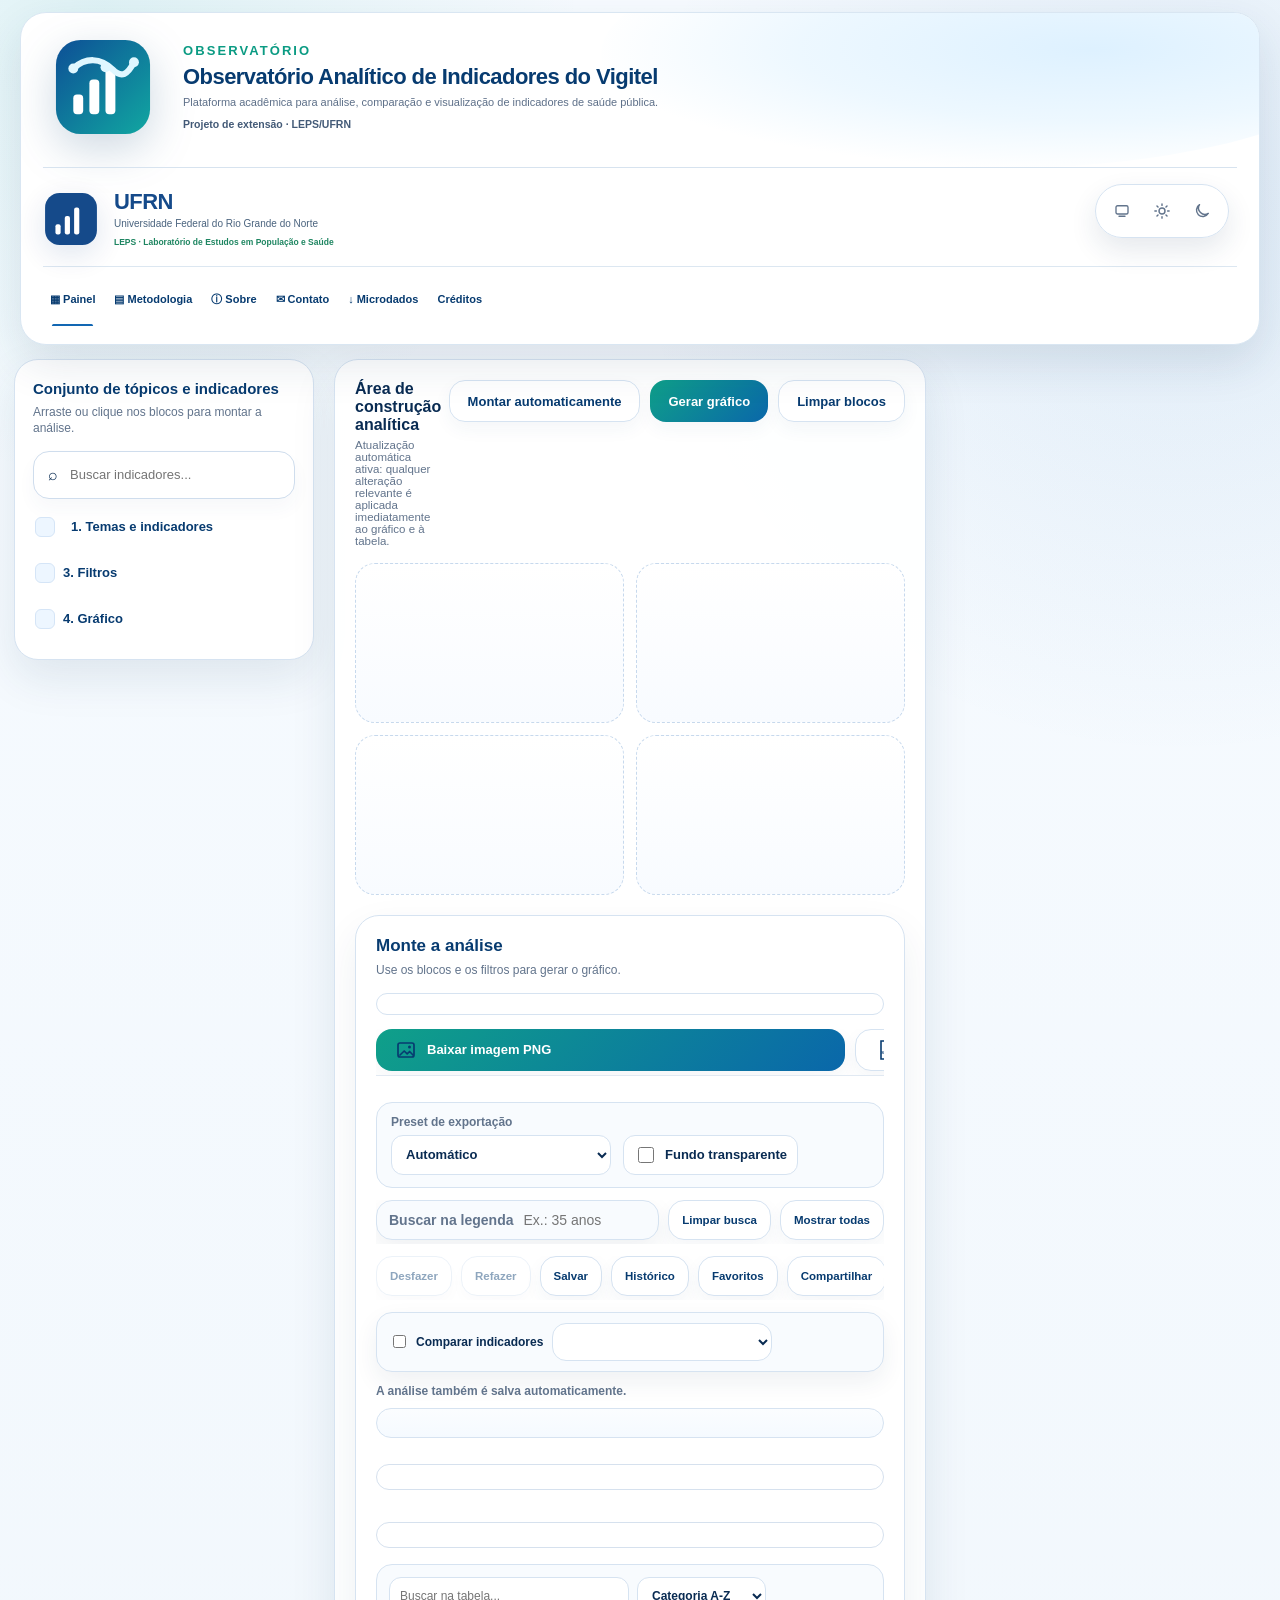
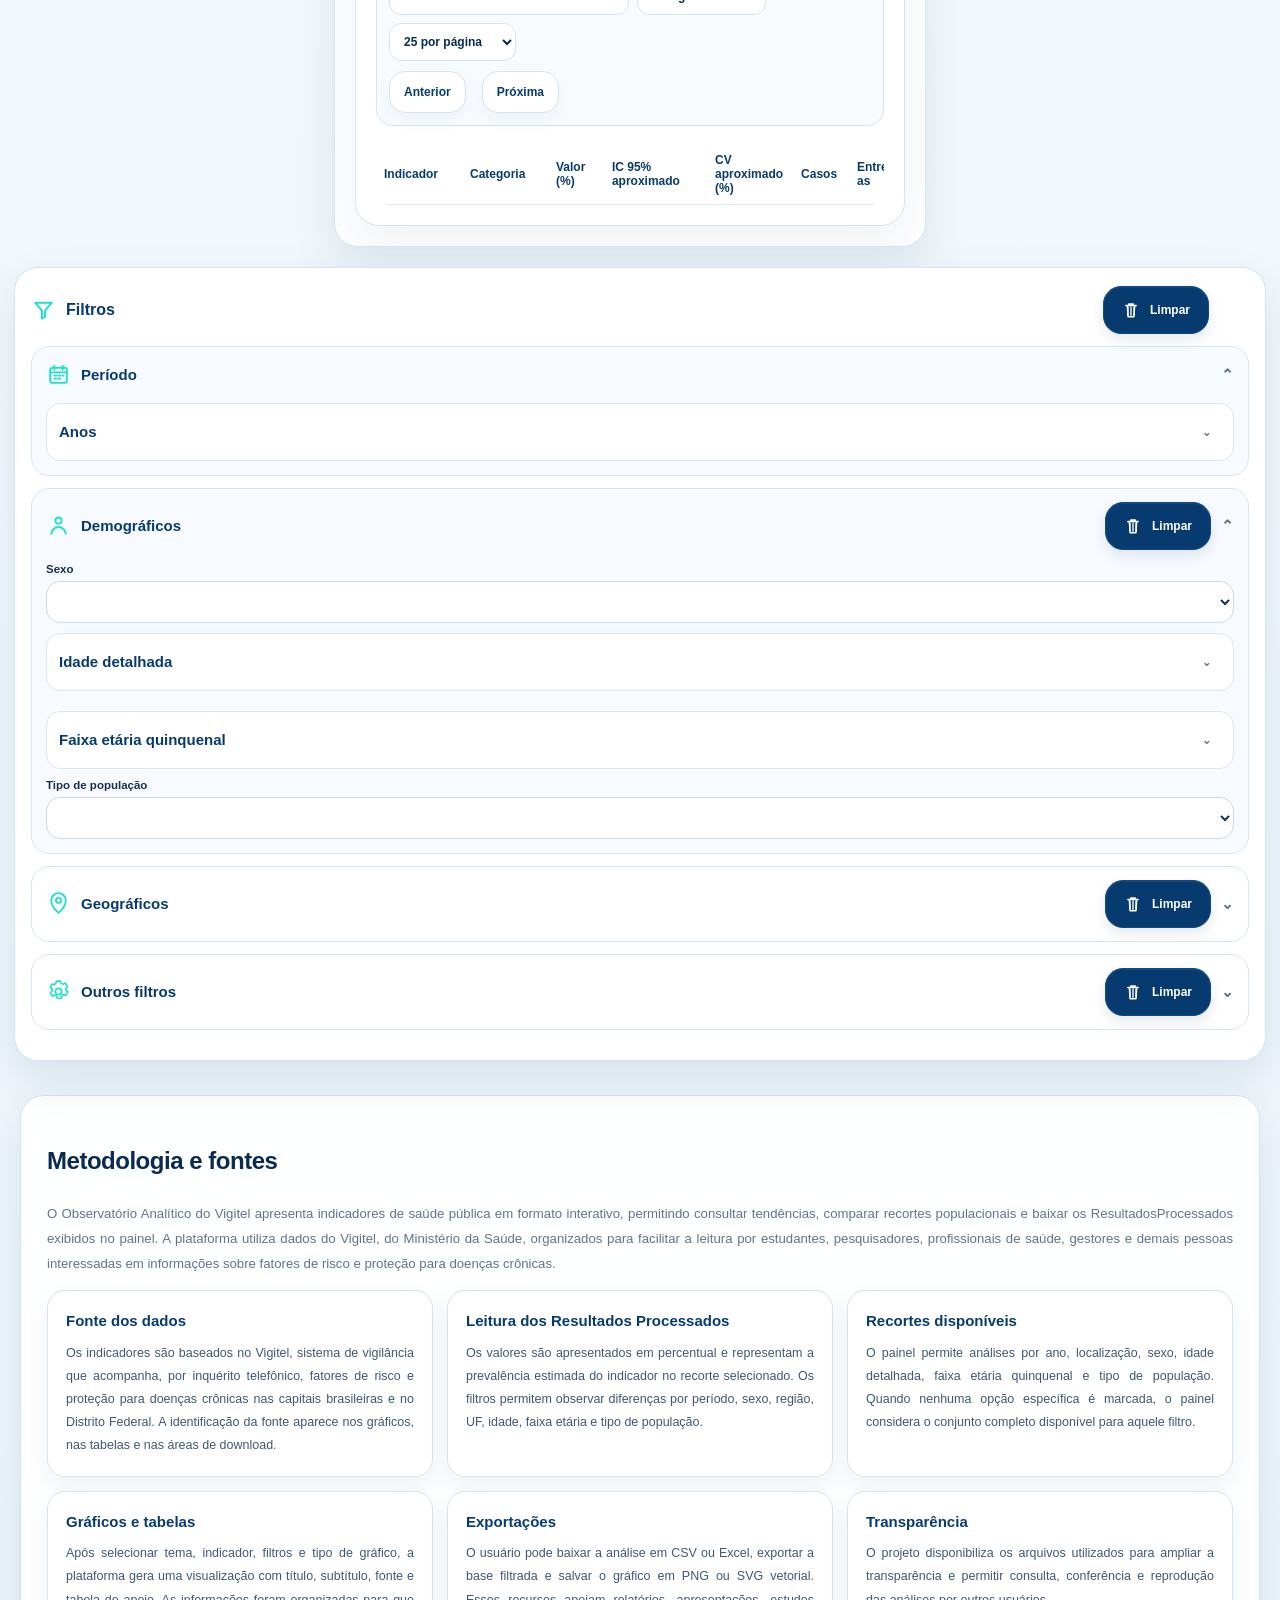
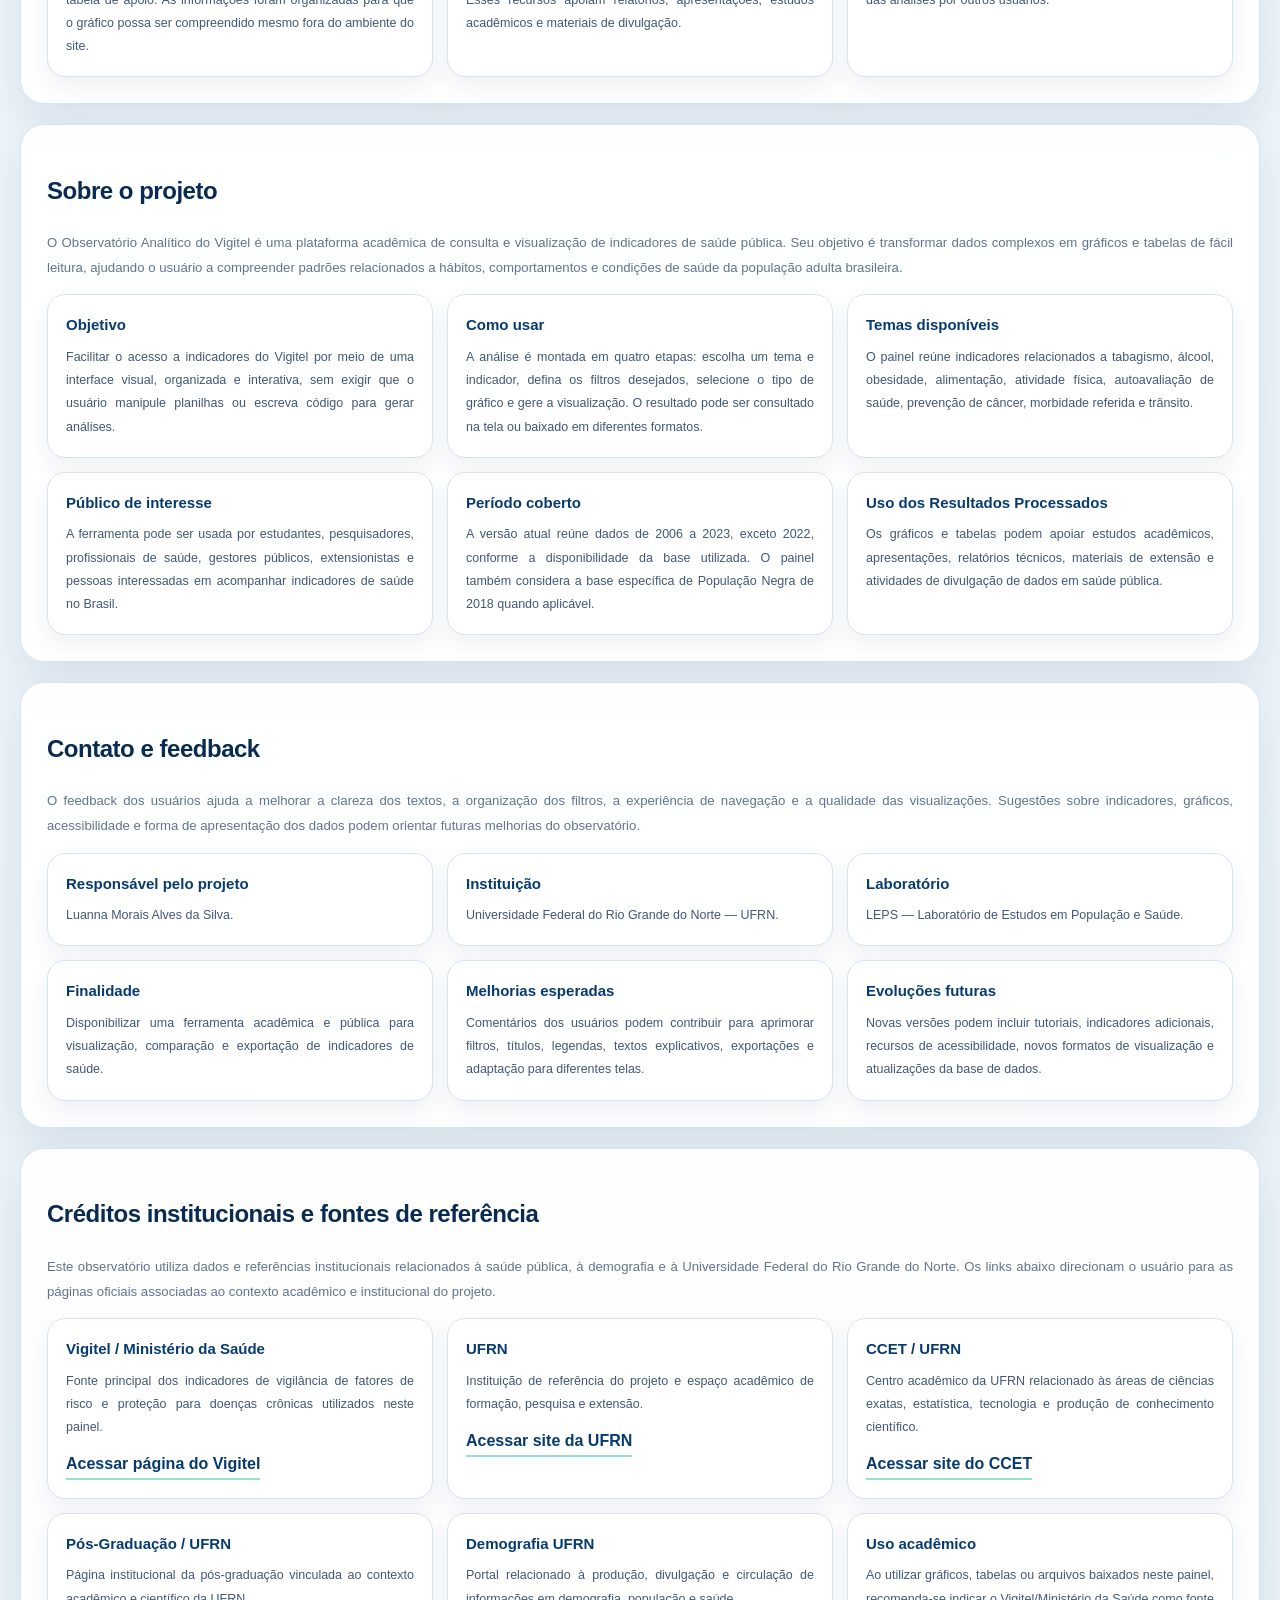
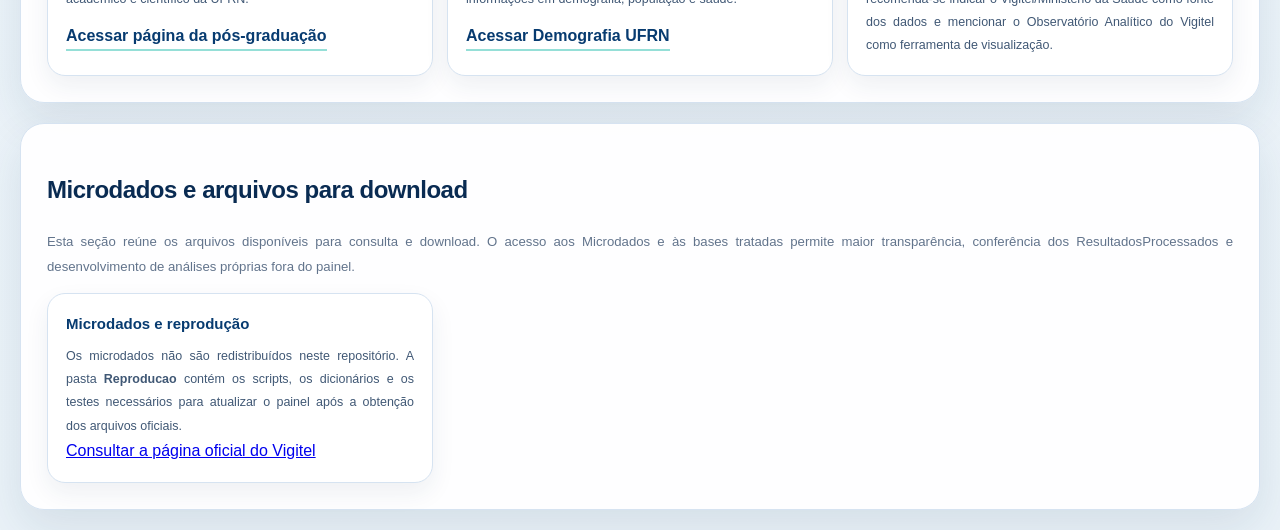
==== commit 4748614c: "Fix typos in Resultados Processados section" ====
--- a/index.html
+++ b/index.html
@@ -173,7 +173,7 @@
 <p class="panel-subtitle">O Observatório Analítico do Vigitel apresenta indicadores de saúde pública em formato interativo, permitindo consultar tendências, comparar recortes populacionais e baixar os ResultadosProcessados exibidos no painel. A plataforma utiliza dados do Vigitel, do Ministério da Saúde, organizados para facilitar a leitura por estudantes, pesquisadores, profissionais de saúde, gestores e demais pessoas interessadas em informações sobre fatores de risco e proteção para doenças crônicas.</p>
 <div class="info-grid">
 <article class="info-card"><h3>Fonte dos dados</h3><p>Os indicadores são baseados no Vigitel, sistema de vigilância que acompanha, por inquérito telefônico, fatores de risco e proteção para doenças crônicas nas capitais brasileiras e no Distrito Federal. A identificação da fonte aparece nos gráficos, nas tabelas e nas áreas de download.</p></article>
-<article class="info-card"><h3>Leitura dos ResultadosProcessados</h3><p>Os valores são apresentados em percentual e representam a prevalência estimada do indicador no recorte selecionado. Os filtros permitem observar diferenças por período, sexo, região, UF, idade, faixa etária e tipo de população.</p></article>
+<article class="info-card"><h3>Leitura dos Resultados Processados</h3><p>Os valores são apresentados em percentual e representam a prevalência estimada do indicador no recorte selecionado. Os filtros permitem observar diferenças por período, sexo, região, UF, idade, faixa etária e tipo de população.</p></article>
 <article class="info-card"><h3>Recortes disponíveis</h3><p>O painel permite análises por ano, localização, sexo, idade detalhada, faixa etária quinquenal e tipo de população. Quando nenhuma opção específica é marcada, o painel considera o conjunto completo disponível para aquele filtro.</p></article>
 <article class="info-card"><h3>Gráficos e tabelas</h3><p>Após selecionar tema, indicador, filtros e tipo de gráfico, a plataforma gera uma visualização com título, subtítulo, fonte e tabela de apoio. As informações foram organizadas para que o gráfico possa ser compreendido mesmo fora do ambiente do site.</p></article>
 <article class="info-card"><h3>Exportações</h3><p>O usuário pode baixar a análise em CSV ou Excel, exportar a base filtrada e salvar o gráfico em PNG ou SVG vetorial. Esses recursos apoiam relatórios, apresentações, estudos acadêmicos e materiais de divulgação.</p></article>
@@ -189,7 +189,7 @@
 <article class="info-card"><h3>Temas disponíveis</h3><p>O painel reúne indicadores relacionados a tabagismo, álcool, obesidade, alimentação, atividade física, autoavaliação de saúde, prevenção de câncer, morbidade referida e trânsito.</p></article>
 <article class="info-card"><h3>Público de interesse</h3><p>A ferramenta pode ser usada por estudantes, pesquisadores, profissionais de saúde, gestores públicos, extensionistas e pessoas interessadas em acompanhar indicadores de saúde no Brasil.</p></article>
 <article class="info-card"><h3>Período coberto</h3><p>A versão atual reúne dados de 2006 a 2023, exceto 2022, conforme a disponibilidade da base utilizada. O painel também considera a base específica de População Negra de 2018 quando aplicável.</p></article>
-<article class="info-card"><h3>Uso dos ResultadosProcessados</h3><p>Os gráficos e tabelas podem apoiar estudos acadêmicos, apresentações, relatórios técnicos, materiais de extensão e atividades de divulgação de dados em saúde pública.</p></article>
+<article class="info-card"><h3>Uso dos Resultados Processados</h3><p>Os gráficos e tabelas podem apoiar estudos acadêmicos, apresentações, relatórios técnicos, materiais de extensão e atividades de divulgação de dados em saúde pública.</p></article>
 </div>
 </section>
 <section class="info-section" id="contato">
@@ -245,7 +245,7 @@
 <h2>Microdados e arquivos para download</h2>
 <p class="panel-subtitle">Esta seção reúne os arquivos disponíveis para consulta e download. O acesso aos Microdados e às bases tratadas permite maior transparência, conferência dos ResultadosProcessados e desenvolvimento de análises próprias fora do painel.</p>
 <div class="info-grid">
-<article class="info-card"><h3>Microdados e reprodução</h3><p>Os microdados não são redistribuídos neste repositório. A pasta <strong>Reproducao</strong> contém os scripts, os dicionários e os testes necessários para atualizar o painel após a obtenção dos arquivos oficiais.</p><a href="https://www.gov.br/saude/pt-br/assuntos/saude-de-a-a-z/v/vigitel" rel="noopener noreferrer" target="_blank">Consultar a página oficial do Vigitel</a></article>
+<article class="info-card"><h3>Microdados e reprodução</h3><p>Os microdados não são redistribuídos neste repositório. A pasta <strong>Reproducao</strong> contém os scripts, os dicionários e os testes necessários para atualizar o painel após a obtenção dos arquivos oficiais.</p><a href="https://svs.aids.gov.br/daent/cgdnt/vigitel/" rel="noopener noreferrer" target="_blank">Consultar a página oficial do Vigitel</a></article>
 </div>
 </section>
 <dialog class="app-dialog" id="favoritesDialog"><div class="dialog-head"><h2>Análises favoritas</h2><button aria-label="Fechar" class="dialog-close" data-close-dialog="favoritesDialog" type="button">×</button></div><div class="dialog-body"><div class="favorite-save-row"><input id="favoriteName" maxlength="80" placeholder="Nome da análise" type="text"/><button class="btn primary" id="saveFavoriteBtn" type="button">Salvar favorita</button></div><div class="favorite-list" id="favoriteList"></div></div></dialog>
@@ -265,4 +265,4 @@
 <script defer="" src="InterfaceResponsiva.js?edicao=consolidada"></script>
 <script defer="" src="InicializacaoDoObservatorio.js?edicao=consolidada"></script>
 </body>
-</html>+</html>
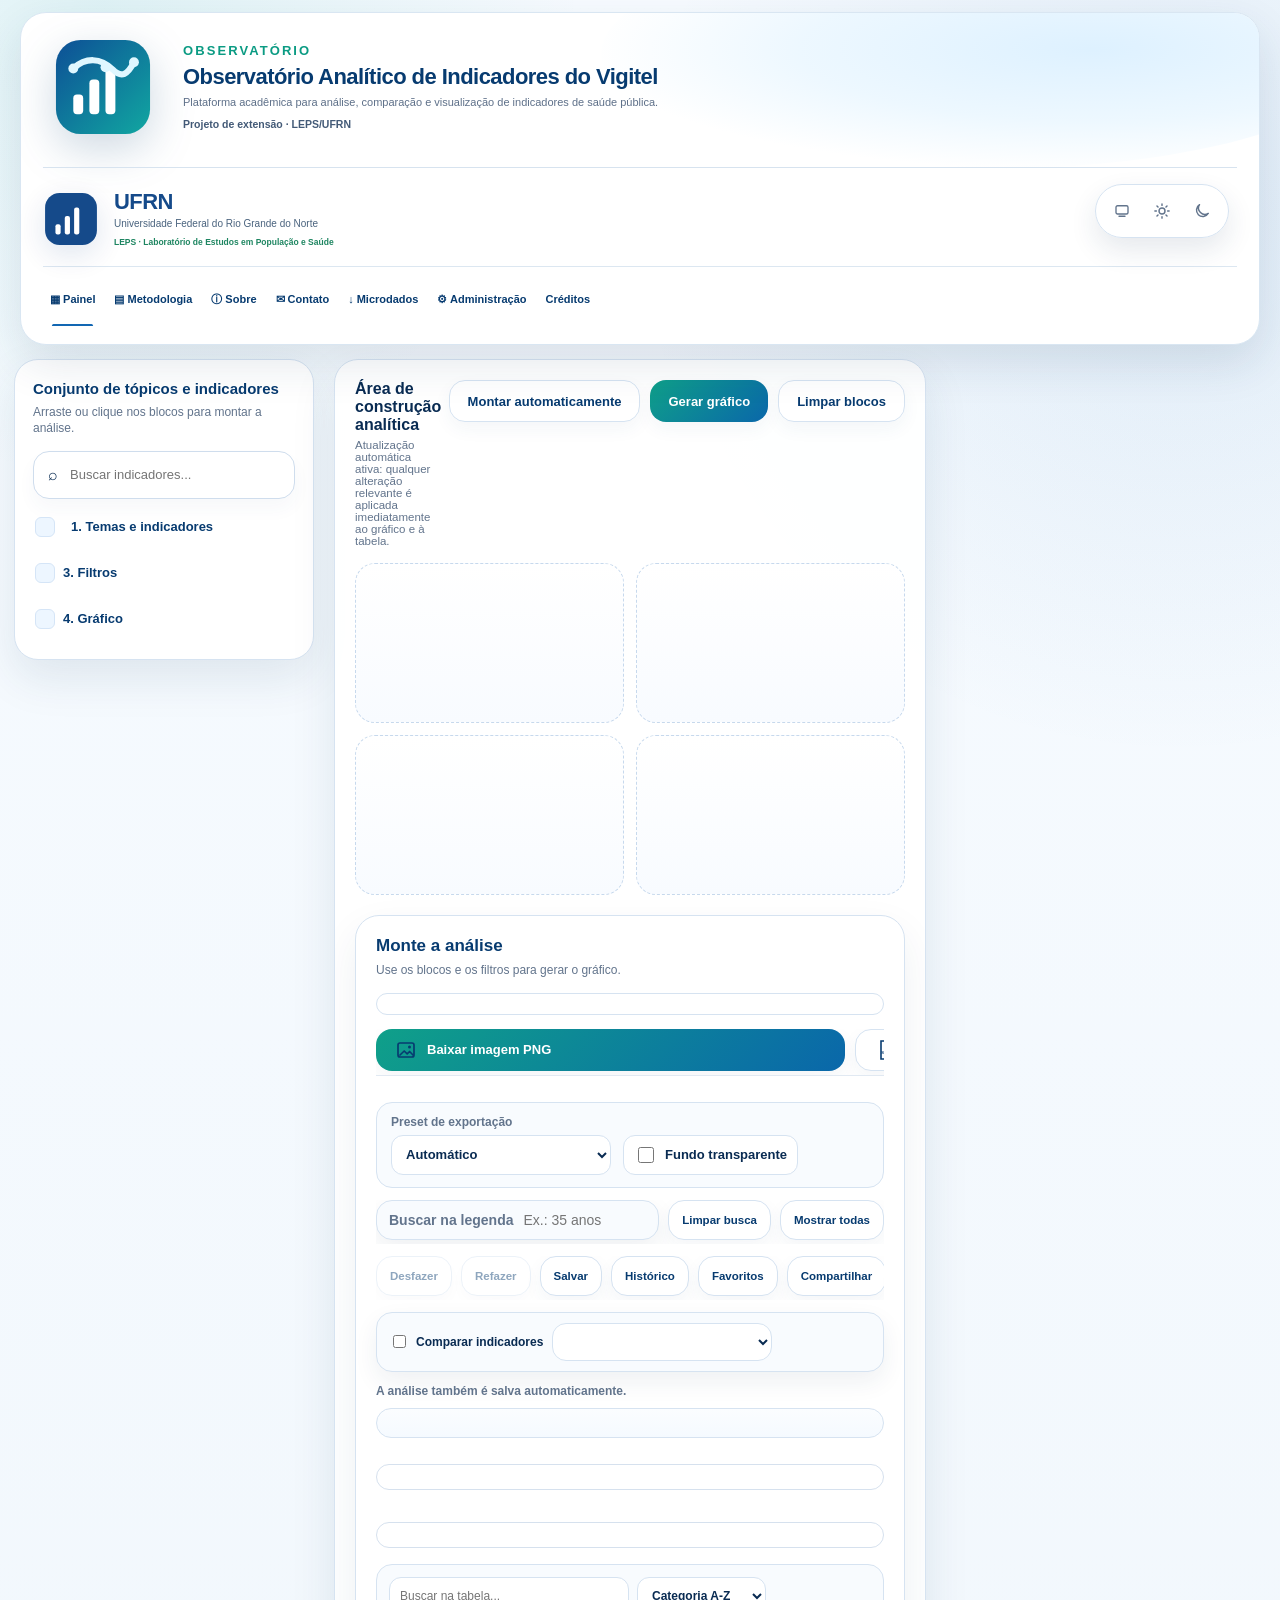
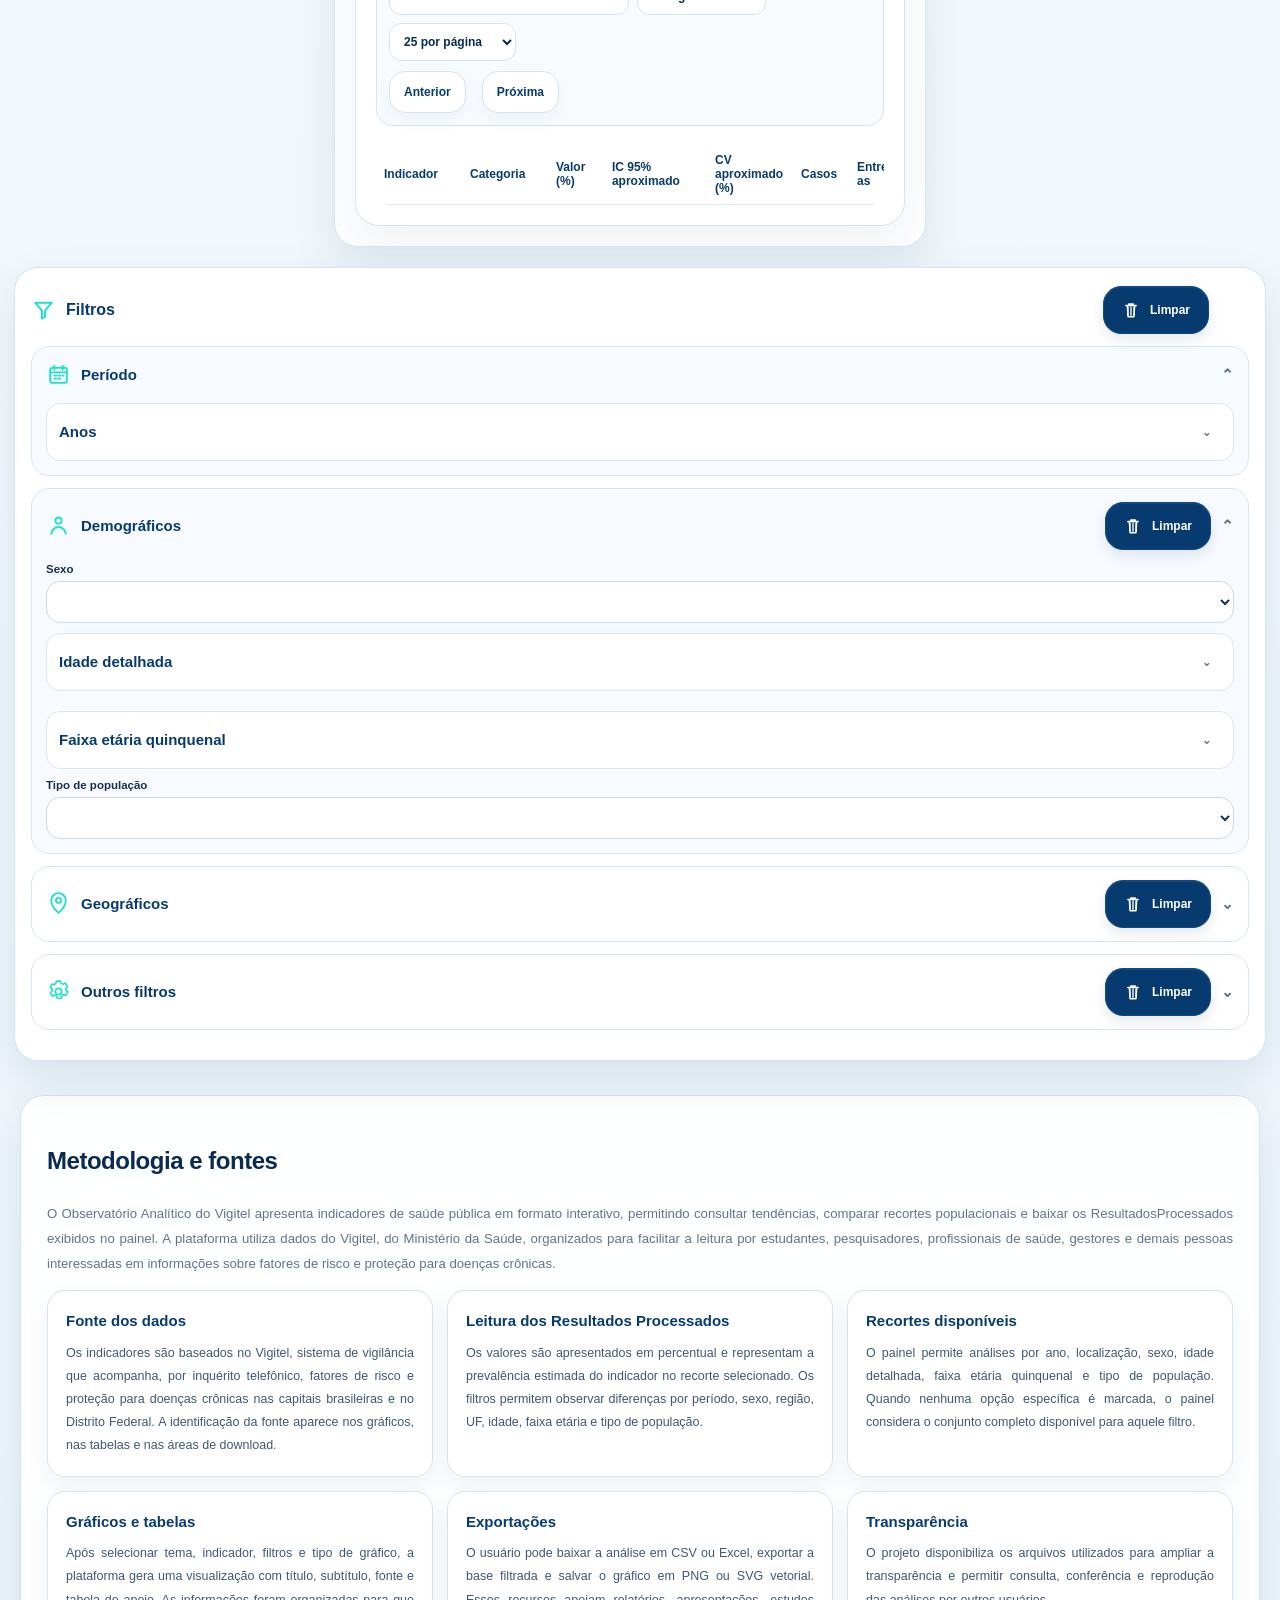
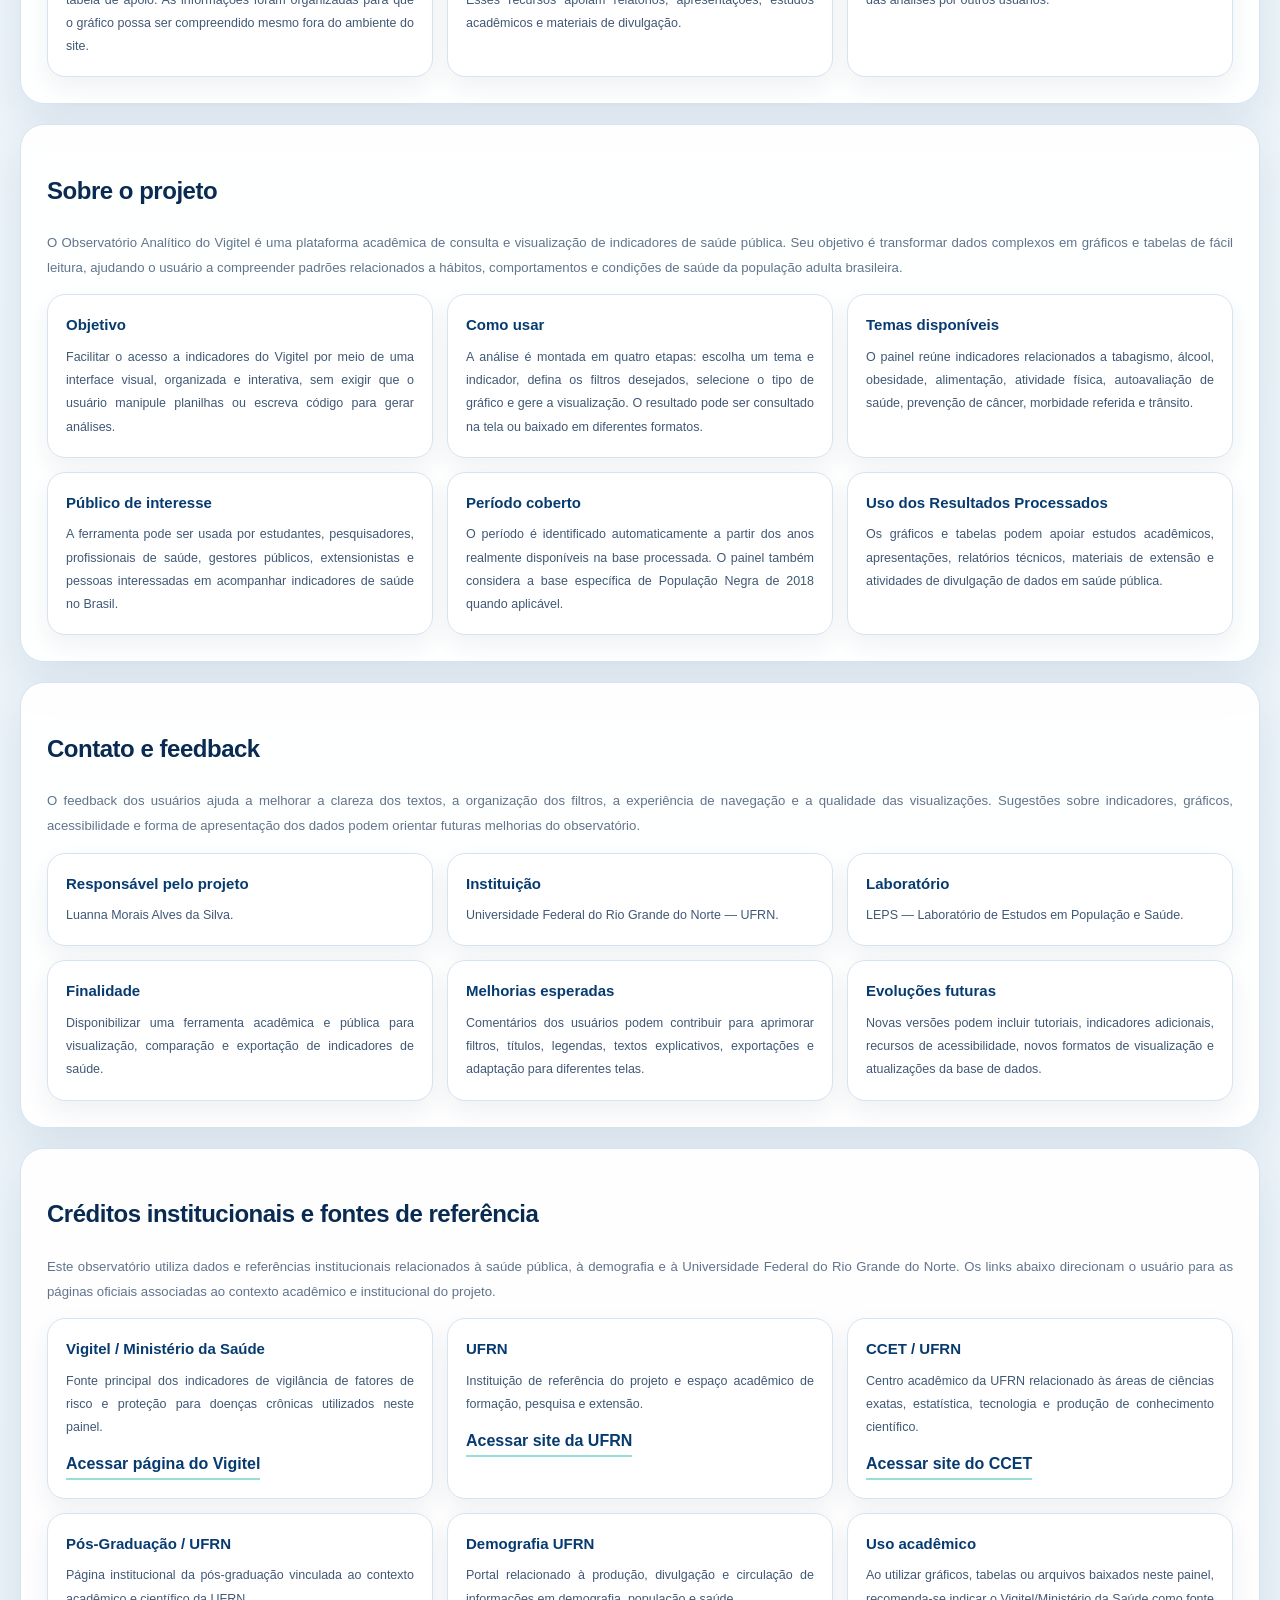
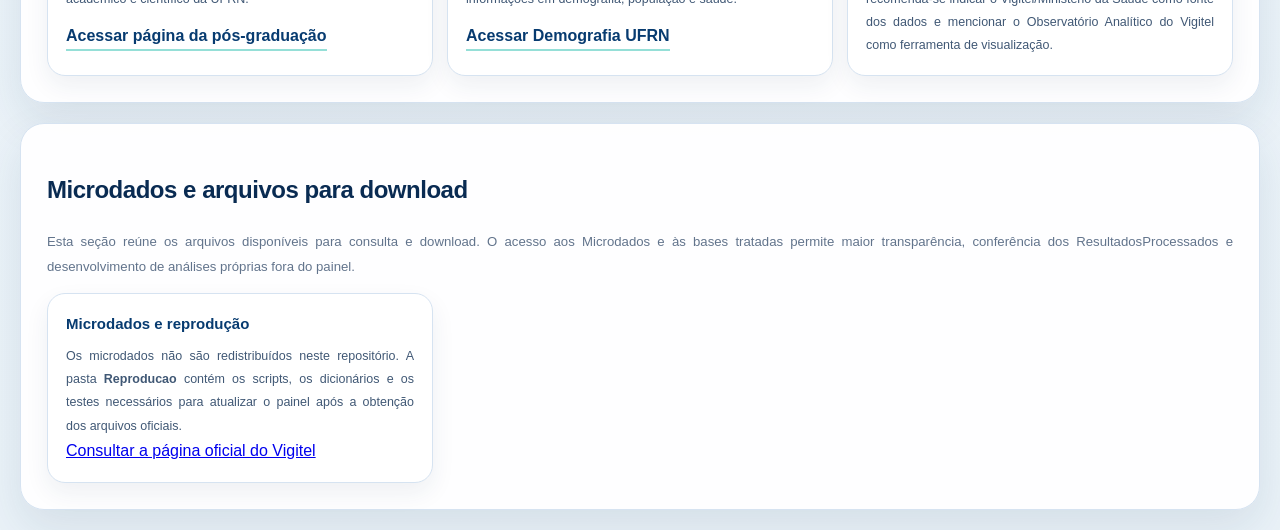
==== commit da7aaed6: "Implement administration panel in index.html Add integrated administration section with access contr" ====
--- a/index.html
+++ b/index.html
@@ -19,6 +19,37 @@
 <link href="IdentidadeVisualDoObservatorio.svg" rel="icon" type="image/svg+xml"/>
 <link href="IdentidadeVisualDoObservatorio.css?edicao=consolidada" rel="stylesheet"/>
 <script src="ConfiguracaoDoTema.js?edicao=consolidada"></script>
+
+<style id="administracaoIntegradaStyles">
+#administracao[hidden],#administracaoNav[hidden]{display:none!important}
+.admin-integrated-shell{display:grid;gap:1.25rem}
+.admin-integrated-hero{display:flex;justify-content:space-between;align-items:flex-start;gap:1rem;padding:1.35rem 1.45rem;border:1px solid var(--border-color,#d8e2ec);border-radius:22px;background:linear-gradient(135deg,rgba(13,79,150,.08),rgba(17,167,161,.08))}
+.admin-integrated-badge{display:inline-flex;align-items:center;gap:.45rem;padding:.42rem .72rem;border-radius:999px;background:rgba(19,138,138,.12);color:#0d6767;font-size:.82rem;font-weight:800;white-space:nowrap}
+.admin-integrated-grid{display:grid;grid-template-columns:minmax(0,1fr) minmax(0,1.4fr);gap:1rem}
+.admin-integrated-card{padding:1.25rem;border:1px solid var(--border-color,#d8e2ec);border-radius:20px;background:var(--card-bg,#fff);box-shadow:0 12px 34px rgba(24,57,85,.07)}
+.admin-integrated-card h3{margin:0 0 .4rem}.admin-integrated-card p{margin:.3rem 0;color:var(--muted-color,#5f7285)}
+.admin-access-form,.admin-file-grid{display:grid;gap:.9rem;margin-top:1rem}
+.admin-access-form label,.admin-file-grid label{display:grid;gap:.42rem;font-weight:750;color:var(--text-color,#17324d)}
+.admin-access-form input,.admin-file-grid input[type=file]{width:100%;padding:.8rem .9rem;border:1px solid var(--border-color,#cfdbe7);border-radius:12px;background:var(--input-bg,#fff);color:inherit}
+.admin-file-drop{padding:1rem;border:1.5px dashed #89a7c2;border-radius:16px;background:rgba(13,79,150,.035)}
+.admin-file-name{display:block;margin-top:.45rem;font-size:.85rem;font-weight:650;color:var(--muted-color,#5f7285);word-break:break-word}
+.admin-integrated-actions{display:flex;flex-wrap:wrap;align-items:center;gap:.7rem;margin-top:1rem}
+.admin-integrated-message{margin-top:1rem!important;padding:.8rem .95rem;border-radius:12px;background:#eef5fb;color:#244861!important;border-left:4px solid #4d8fc6}
+.admin-integrated-message[data-type="success"]{background:#eaf8f1;color:#176343!important;border-left-color:#229865}
+.admin-integrated-message[data-type="error"]{background:#fff0f0;color:#9b3030!important;border-left-color:#d55252}
+.admin-integrated-message[data-type="working"]{background:#fff8e8;color:#7a5a12!important;border-left-color:#d9a52b}
+.admin-summary-grid{display:grid;grid-template-columns:repeat(3,minmax(0,1fr));gap:.75rem;margin-top:1rem}
+.admin-summary-item{padding:.9rem;border-radius:15px;background:rgba(13,79,150,.055);border:1px solid rgba(13,79,150,.11)}
+.admin-summary-item span{display:block;font-size:.78rem;color:var(--muted-color,#5f7285);margin-bottom:.25rem}.admin-summary-item strong{display:block;font-size:1rem;line-height:1.3}
+.admin-year-list{display:flex;flex-wrap:wrap;gap:.45rem;margin-top:.8rem}.admin-year-list span{padding:.35rem .58rem;border-radius:999px;background:rgba(17,167,161,.11);border:1px solid rgba(17,167,161,.22);font-size:.82rem;font-weight:750}.admin-year-list em{color:var(--muted-color,#5f7285)}
+.admin-progress-wrap{margin-top:1rem}.admin-progress-head{display:flex;justify-content:space-between;gap:1rem;margin-bottom:.45rem;font-weight:750}.admin-progress-track{height:11px;border-radius:999px;background:#e3ebf2;overflow:hidden}.admin-progress-bar{height:100%;width:0;background:linear-gradient(90deg,#0d4f96,#11a7a1);transition:width .25s ease}
+.admin-log{margin:1rem 0 0;min-height:150px;max-height:330px;overflow:auto;padding:1rem;border-radius:14px;background:#10283d;color:#d9edf8;font:12px/1.55 Consolas,"Courier New",monospace;white-space:pre-wrap;word-break:break-word}
+.admin-checkboxes{display:flex;flex-wrap:wrap;gap:1rem;margin-top:.85rem}.admin-checkboxes label{display:flex;align-items:center;gap:.45rem;font-weight:650}
+.admin-package-links{display:flex;flex-wrap:wrap;gap:.65rem;margin-top:1rem}
+.admin-session-row{display:flex;justify-content:space-between;align-items:center;gap:1rem;margin-bottom:.8rem}.admin-session-row strong{color:#0d6767}
+@media(max-width:900px){.admin-integrated-grid{grid-template-columns:1fr}.admin-summary-grid{grid-template-columns:1fr}.admin-integrated-hero{flex-direction:column}.admin-session-row{align-items:flex-start;flex-direction:column}}
+</style>
+
 </head>
 <body>
 <header class="topbar">
@@ -58,6 +89,7 @@
 <a href="#sobre">ⓘ Sobre</a>
 <a href="#contato">✉ Contato</a>
 <a href="#Microdados">↓ Microdados</a>
+<a href="#administracao" id="administracaoNav">⚙ Administração</a>
 <a href="#creditos">Créditos</a>
 </nav>
 </div>
@@ -188,7 +220,7 @@
 <article class="info-card"><h3>Como usar</h3><p>A análise é montada em quatro etapas: escolha um tema e indicador, defina os filtros desejados, selecione o tipo de gráfico e gere a visualização. O resultado pode ser consultado na tela ou baixado em diferentes formatos.</p></article>
 <article class="info-card"><h3>Temas disponíveis</h3><p>O painel reúne indicadores relacionados a tabagismo, álcool, obesidade, alimentação, atividade física, autoavaliação de saúde, prevenção de câncer, morbidade referida e trânsito.</p></article>
 <article class="info-card"><h3>Público de interesse</h3><p>A ferramenta pode ser usada por estudantes, pesquisadores, profissionais de saúde, gestores públicos, extensionistas e pessoas interessadas em acompanhar indicadores de saúde no Brasil.</p></article>
-<article class="info-card"><h3>Período coberto</h3><p>A versão atual reúne dados de 2006 a 2023, exceto 2022, conforme a disponibilidade da base utilizada. O painel também considera a base específica de População Negra de 2018 quando aplicável.</p></article>
+<article class="info-card"><h3>Período coberto</h3><p id="periodoCobertoTexto">O período é identificado automaticamente a partir dos anos realmente disponíveis na base processada. O painel também considera a base específica de População Negra de 2018 quando aplicável.</p></article>
 <article class="info-card"><h3>Uso dos Resultados Processados</h3><p>Os gráficos e tabelas podem apoiar estudos acadêmicos, apresentações, relatórios técnicos, materiais de extensão e atividades de divulgação de dados em saúde pública.</p></article>
 </div>
 </section>
@@ -241,6 +273,95 @@
 </article>
 </div>
 </section>
+
+<section class="info-section" hidden id="administracao">
+  <div class="admin-integrated-shell">
+    <div class="admin-integrated-hero">
+      <div>
+        <span class="eyebrow">Acesso local protegido</span>
+        <h2>Administração do Observatório</h2>
+        <p class="panel-subtitle">Atualize a base, o dicionário, os indicadores e a relação de anos disponíveis sem sair da página principal.</p>
+      </div>
+      <span class="admin-integrated-badge">● Funciona somente neste computador</span>
+    </div>
+
+    <article class="admin-integrated-card" id="adminIntegratedAccess">
+      <h3 id="adminIntegratedAccessTitle">Entrar na administração</h3>
+      <form class="admin-access-form" id="adminIntegratedAccessForm">
+        <label>Login
+          <input autocomplete="username" id="adminIntegratedUsername" minlength="3" required type="text"/>
+        </label>
+        <label>Senha
+          <input autocomplete="current-password" id="adminIntegratedPassword" minlength="10" required type="password"/>
+        </label>
+        <div hidden id="adminIntegratedSetupFields">
+          <label>Confirme a senha
+            <input autocomplete="new-password" id="adminIntegratedPasswordConfirmation" minlength="10" type="password"/>
+          </label>
+        </div>
+        <div hidden id="adminIntegratedLoginFields"></div>
+        <div class="admin-integrated-actions">
+          <button class="btn primary" id="adminIntegratedAccessButton" type="submit">Entrar</button>
+        </div>
+      </form>
+    </article>
+
+    <div hidden id="adminIntegratedPanel">
+      <div class="admin-session-row">
+        <strong id="adminIntegratedSessionUser">Sessão administrativa</strong>
+        <button class="btn" id="adminIntegratedLogout" type="button">Sair da administração</button>
+      </div>
+
+      <div class="admin-integrated-grid">
+        <article class="admin-integrated-card">
+          <h3>Base atualmente carregada</h3>
+          <div class="admin-summary-grid">
+            <div class="admin-summary-item"><span>Período disponível</span><strong id="adminYearsSummary">Identificando...</strong></div>
+            <div class="admin-summary-item"><span>Última atualização</span><strong id="adminLastUpdateSummary">Identificando...</strong></div>
+            <div class="admin-summary-item"><span>Formatos aceitos</span><strong>CSV, XLS e XLSM</strong></div>
+          </div>
+          <h4>Anos disponíveis no painel</h4>
+          <div class="admin-year-list" id="adminAvailableYears"><em>Identificando...</em></div>
+        </article>
+
+        <article class="admin-integrated-card">
+          <h3>Nova atualização</h3>
+          <div class="admin-file-grid">
+            <label class="admin-file-drop">Base completa ou arquivo anual do Vigitel
+              <input accept=".csv,.xls,.xlsm,text/csv,application/vnd.ms-excel,application/vnd.ms-excel.sheet.macroEnabled.12" id="adminIntegratedBaseFile" type="file"/>
+              <span class="admin-file-name" id="adminBaseFileName">Nenhum arquivo selecionado</span>
+            </label>
+            <label class="admin-file-drop">Dicionário correspondente (opcional)
+              <input accept=".csv,.xls,.xlsm,text/csv,application/vnd.ms-excel,application/vnd.ms-excel.sheet.macroEnabled.12" id="adminIntegratedDictionaryFile" type="file"/>
+              <span class="admin-file-name" id="adminDictionaryFileName">Nenhum arquivo selecionado</span>
+            </label>
+          </div>
+          <div class="admin-checkboxes">
+            <label><input checked id="adminMakeDelta" type="checkbox"/> Gerar pacote somente com os arquivos atualizados</label>
+            <label><input checked id="adminMakeFull" type="checkbox"/> Gerar cópia completa do projeto</label>
+          </div>
+          <div class="admin-integrated-actions">
+            <button class="btn primary" id="adminIntegratedUpdateButton" type="button">Atualizar, validar e aplicar</button>
+            <button class="btn" id="adminRefreshStatusButton" type="button">Atualizar andamento</button>
+            <button class="btn" hidden id="adminReloadPanelButton" type="button">Recarregar painel agora</button>
+          </div>
+          <p aria-live="polite" class="admin-integrated-message" data-type="info" id="adminIntegratedMessage">Selecione a base para iniciar.</p>
+        </article>
+      </div>
+
+      <article class="admin-integrated-card">
+        <h3>Processamento e validação</h3>
+        <div class="admin-progress-wrap">
+          <div class="admin-progress-head"><span id="adminIntegratedStage">Aguardando atualização</span><span id="adminIntegratedProgressValue">0%</span></div>
+          <div class="admin-progress-track"><div class="admin-progress-bar" id="adminIntegratedProgressBar"></div></div>
+        </div>
+        <pre class="admin-log" id="adminIntegratedLog">Nenhum registro de processamento.</pre>
+        <div class="admin-package-links" id="adminIntegratedPackages"></div>
+      </article>
+    </div>
+  </div>
+</section>
+
 <section class="info-section" id="Microdados">
 <h2>Microdados e arquivos para download</h2>
 <p class="panel-subtitle">Esta seção reúne os arquivos disponíveis para consulta e download. O acesso aos Microdados e às bases tratadas permite maior transparência, conferência dos ResultadosProcessados e desenvolvimento de análises próprias fora do painel.</p>
@@ -263,6 +384,102 @@
 <script defer="" src="SistemaAnaliticoDoVigitel.js?edicao=consolidada"></script>
 <script defer="" src="GlossarioMetodologico.js?edicao=consolidada"></script>
 <script defer="" src="InterfaceResponsiva.js?edicao=consolidada"></script>
+<script defer="" src="AdministracaoIntegradaAoIndex.js?edicao=local-integrada"></script>
 <script defer="" src="InicializacaoDoObservatorio.js?edicao=consolidada"></script>
+<script>
+document.addEventListener("DOMContentLoaded", function () {
+  try {
+    if (typeof DATA === "undefined" || !DATA || !DATA.dims) return;
+
+    const anos = Array.from(
+      new Set((DATA.dims.years || []).map(Number).filter(Number.isFinite))
+    ).sort((a, b) => a - b);
+
+    if (!anos.length) return;
+
+    const primeiro = anos[0];
+    const ultimo = anos[anos.length - 1];
+    const presentes = new Set(anos);
+    const ausentes = [];
+
+    for (let ano = primeiro; ano <= ultimo; ano += 1) {
+      if (!presentes.has(ano)) ausentes.push(ano);
+    }
+
+    let periodo = primeiro === ultimo ? String(primeiro) : `${primeiro} a ${ultimo}`;
+
+    if (ausentes.length) {
+      const lista = ausentes.length === 1
+        ? String(ausentes[0])
+        : `${ausentes.slice(0, -1).join(", ")} e ${ausentes[ausentes.length - 1]}`;
+      periodo += ` (exceto ${lista})`;
+    }
+
+    const periodoCoberto = document.getElementById("periodoCobertoTexto");
+    if (periodoCoberto) {
+      periodoCoberto.innerHTML =
+        `A versão atual reúne dados de <strong>${periodo}</strong>, conforme os anos efetivamente presentes na base processada. ` +
+        "O painel também considera a base específica de População Negra de 2018 quando aplicável.";
+    }
+
+    const detalhes = document.getElementById("baseVersionDetails");
+    if (detalhes) {
+      detalhes.textContent =
+        `${periodo}; pesos, variáveis e metadados conforme a base incorporada ao painel.`;
+    }
+  } catch (erro) {
+    console.warn("Não foi possível atualizar automaticamente o período exibido.", erro);
+  }
+});
+</script>
+<script>
+(function () {
+  "use strict";
+
+  function manterBotaoAdministracaoVisivel() {
+    const botao = document.getElementById("administracaoNav");
+    if (!botao) return;
+
+    botao.removeAttribute("hidden");
+
+    const observador = new MutationObserver(function () {
+      if (botao.hasAttribute("hidden")) {
+        botao.removeAttribute("hidden");
+      }
+    });
+
+    observador.observe(botao, {
+      attributes: true,
+      attributeFilter: ["hidden"]
+    });
+
+    botao.addEventListener("click", function (evento) {
+      const acessoLocal =
+        location.hostname === "127.0.0.1" ||
+        location.hostname === "localhost";
+
+      if (acessoLocal) return;
+
+      evento.preventDefault();
+
+      alert(
+        "A Administração funciona somente no aplicativo local.\n\n" +
+        "Para acessá-la, abra o arquivo " +
+        "\"IniciarObservatorioComAdministracao.bat\" no computador " +
+        "onde está a pasta completa do projeto."
+      );
+    });
+  }
+
+  if (document.readyState === "loading") {
+    document.addEventListener(
+      "DOMContentLoaded",
+      manterBotaoAdministracaoVisivel
+    );
+  } else {
+    manterBotaoAdministracaoVisivel();
+  }
+})();
+</script>
 </body>
 </html>
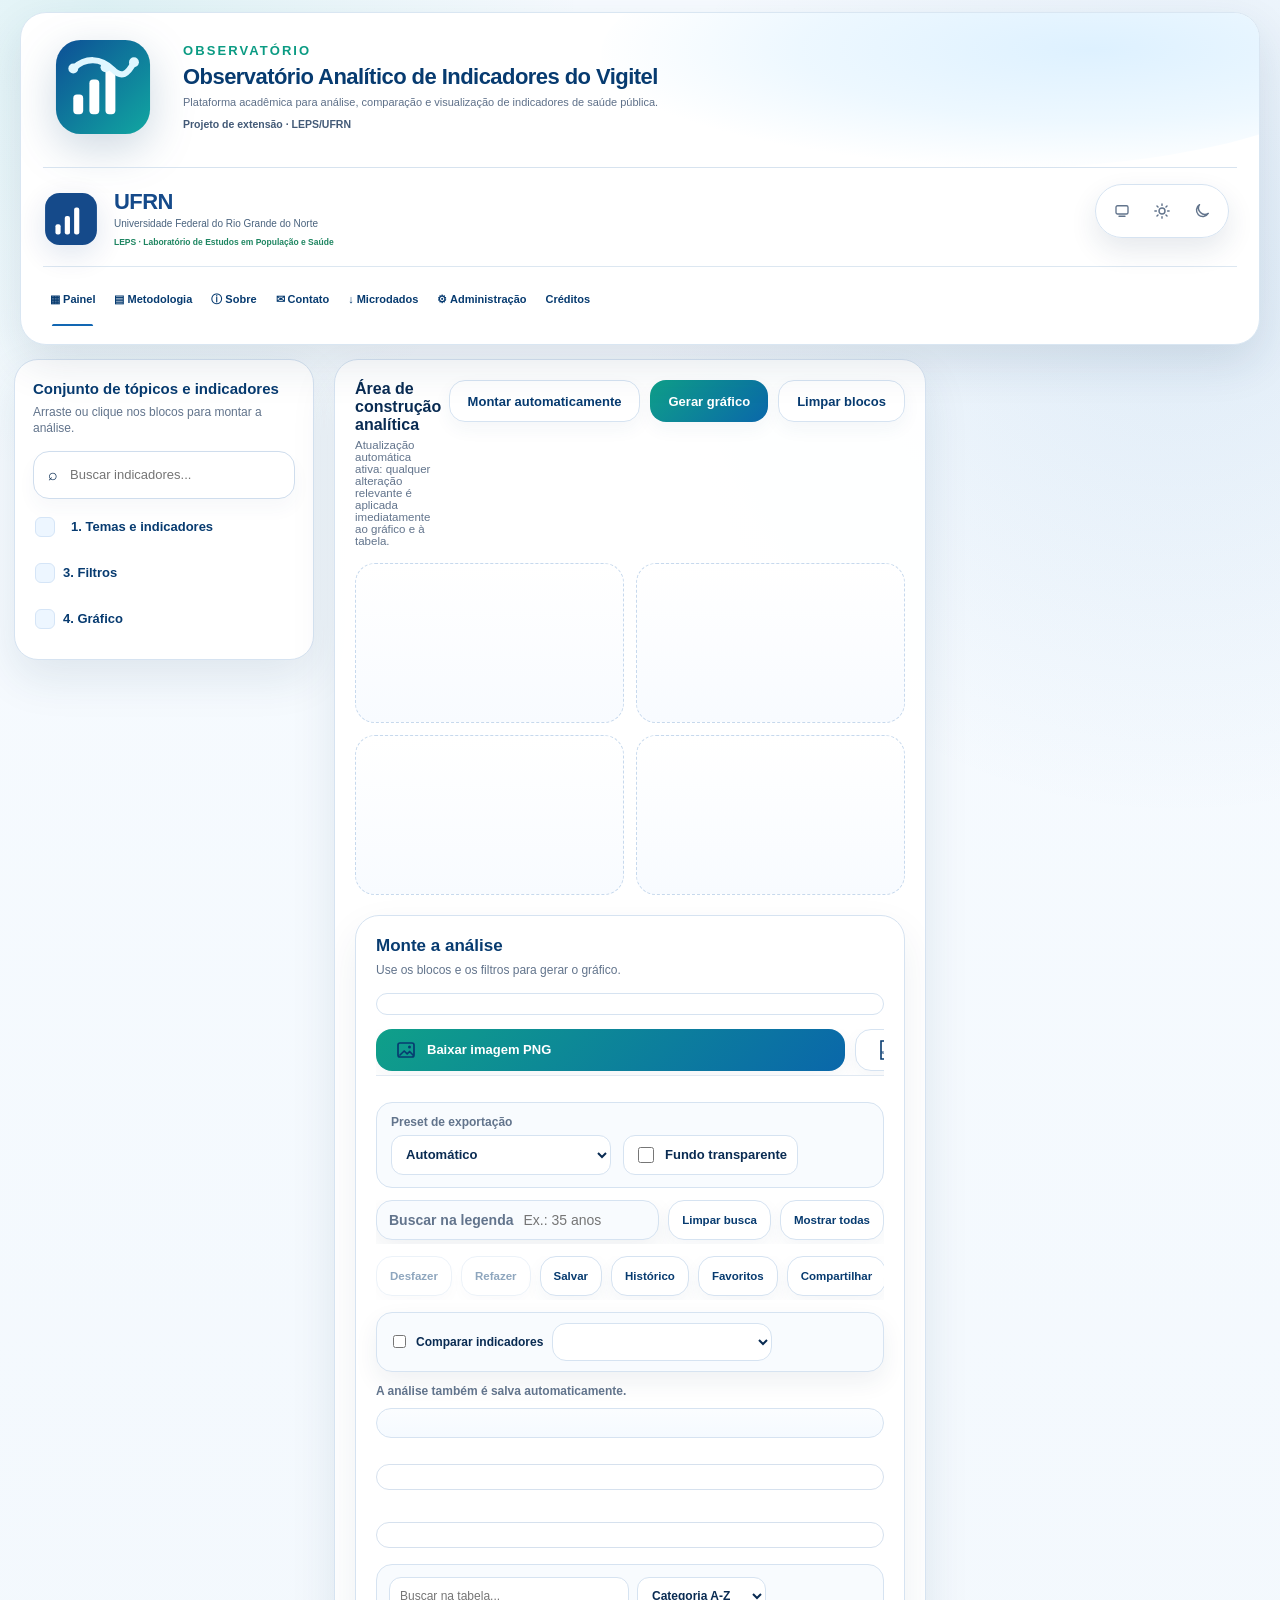
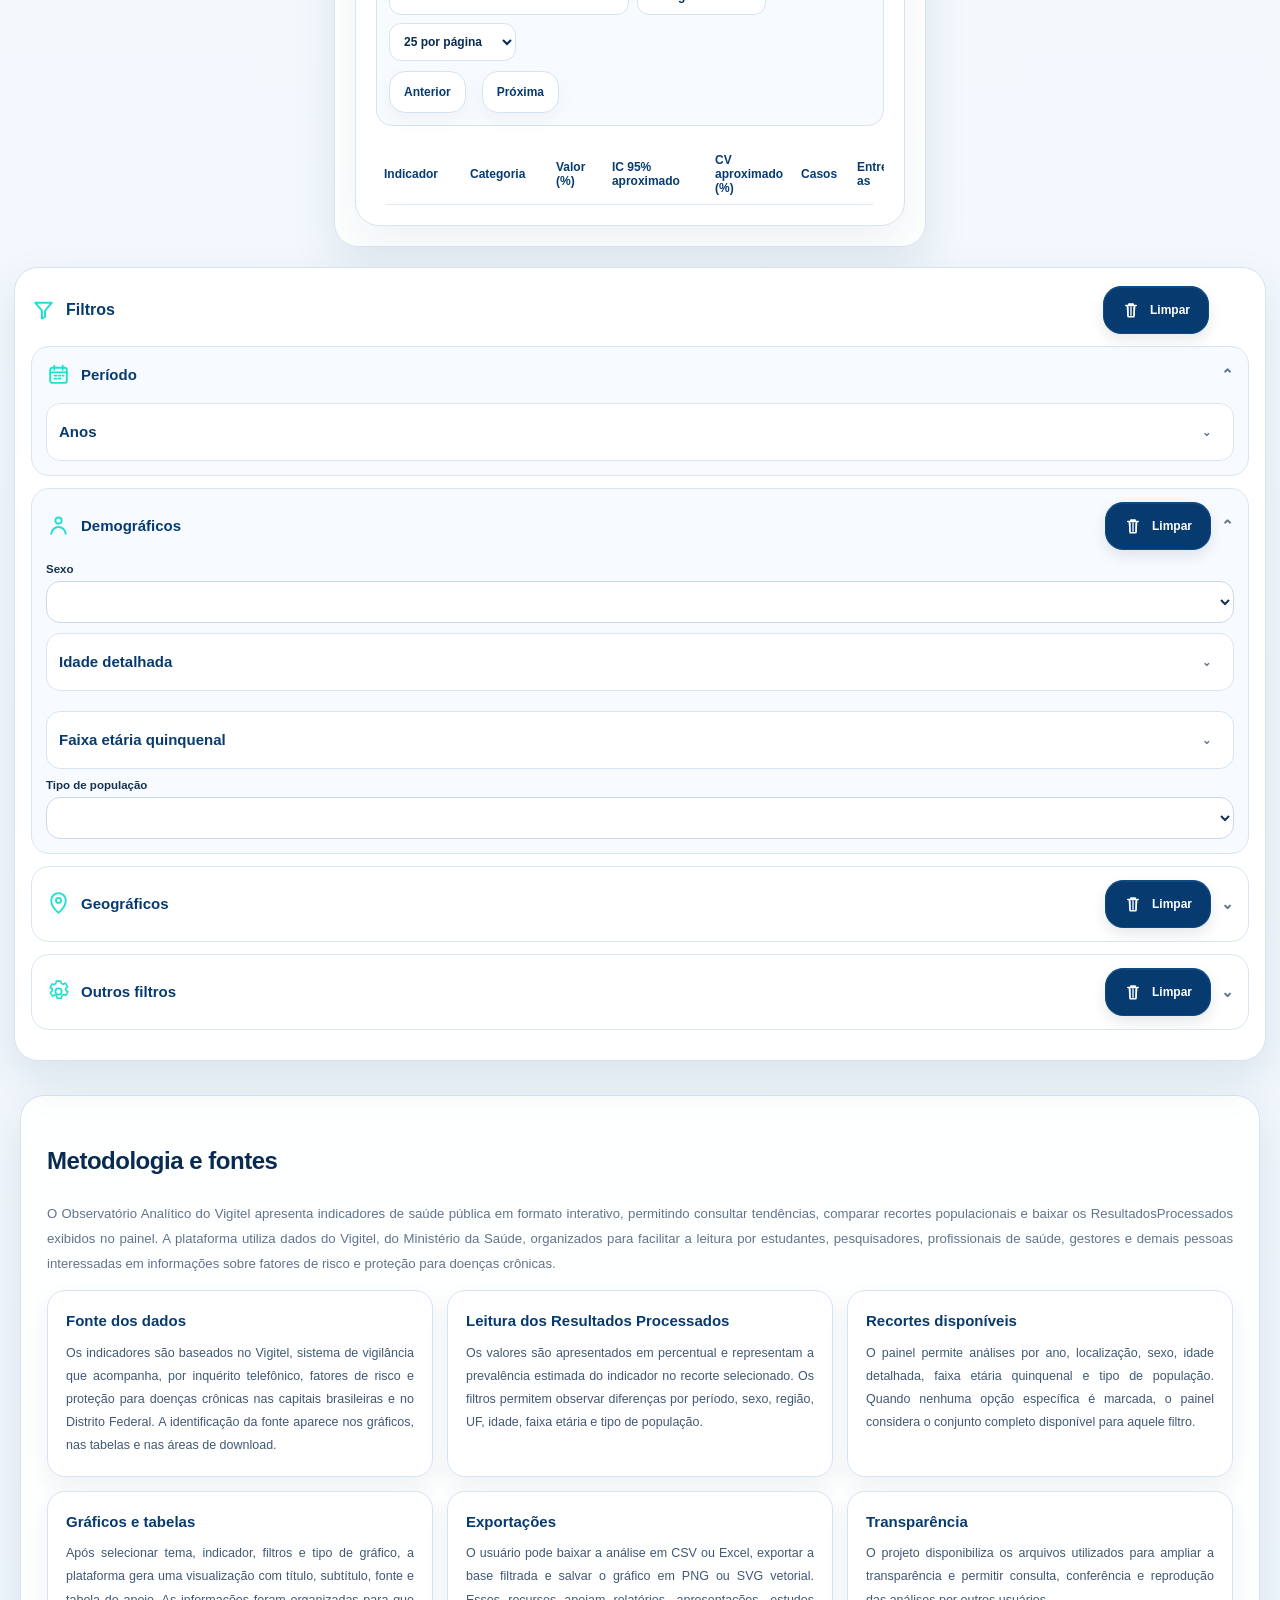
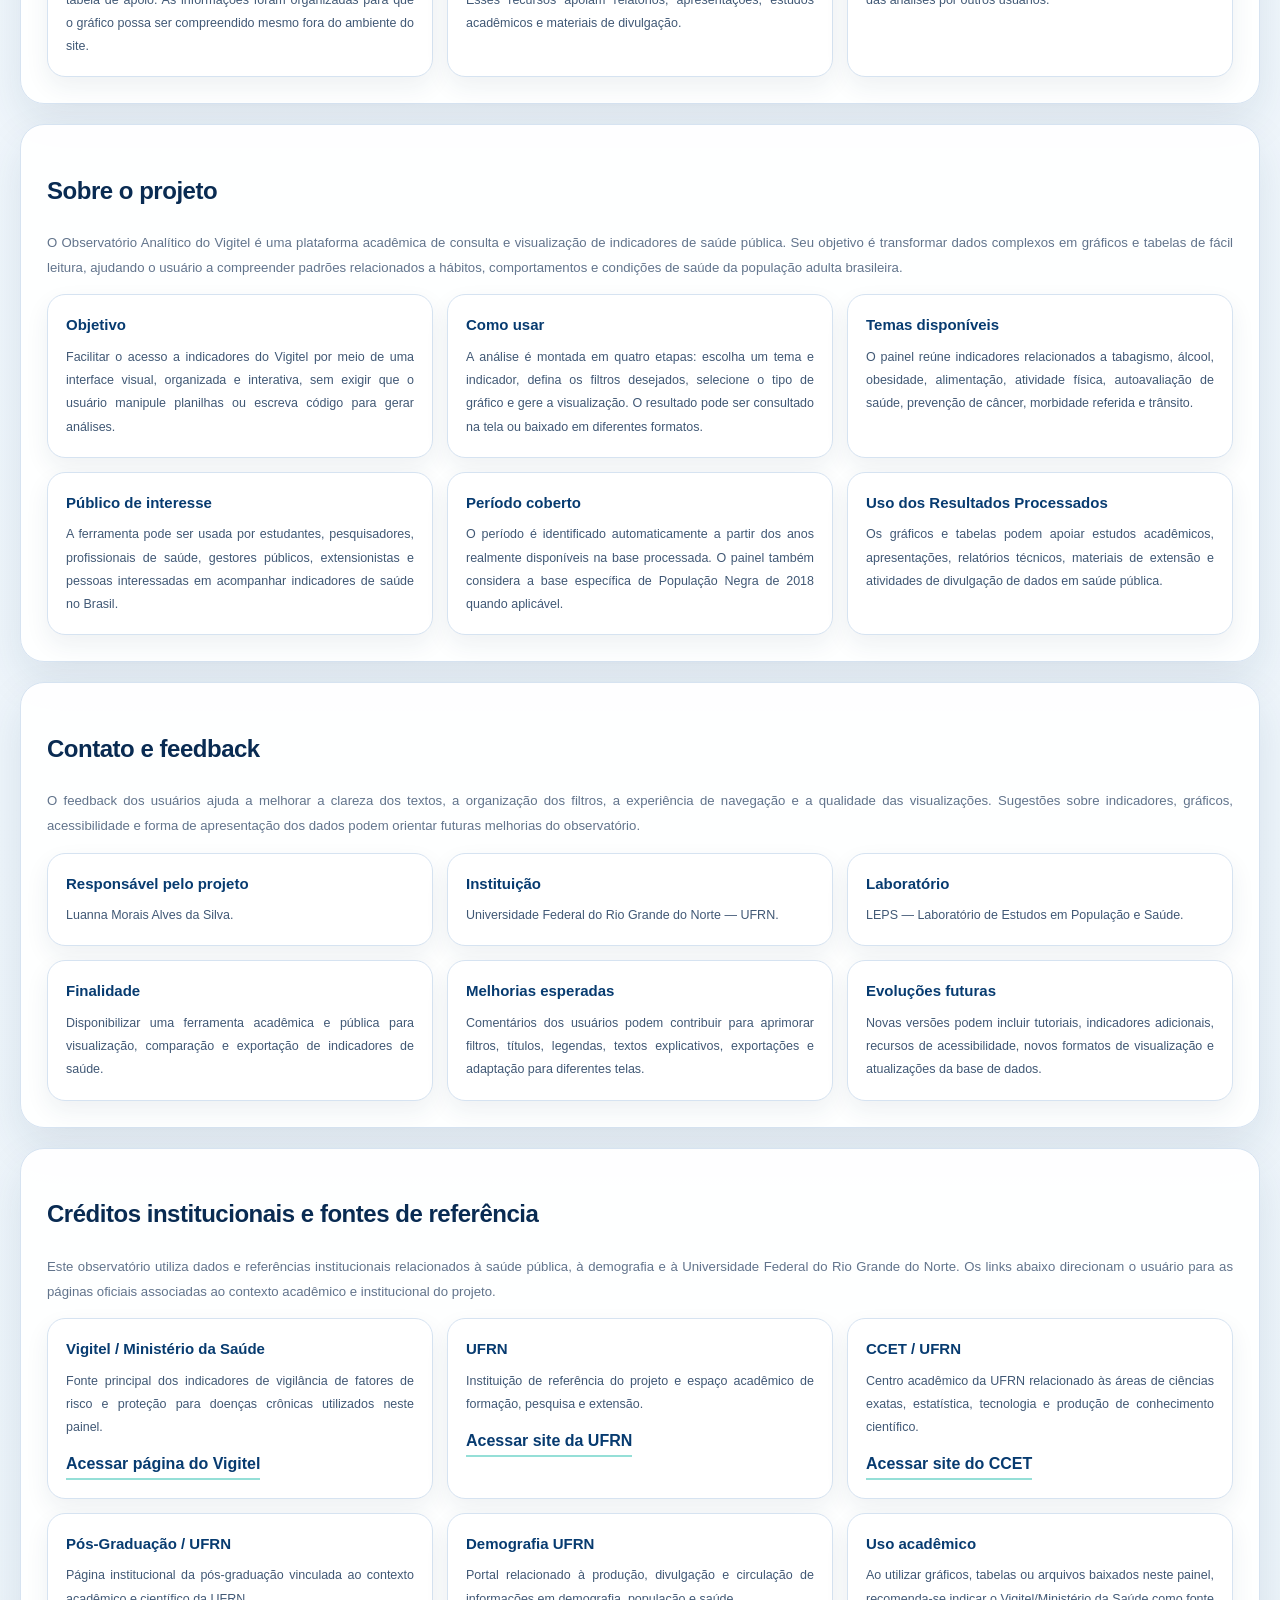
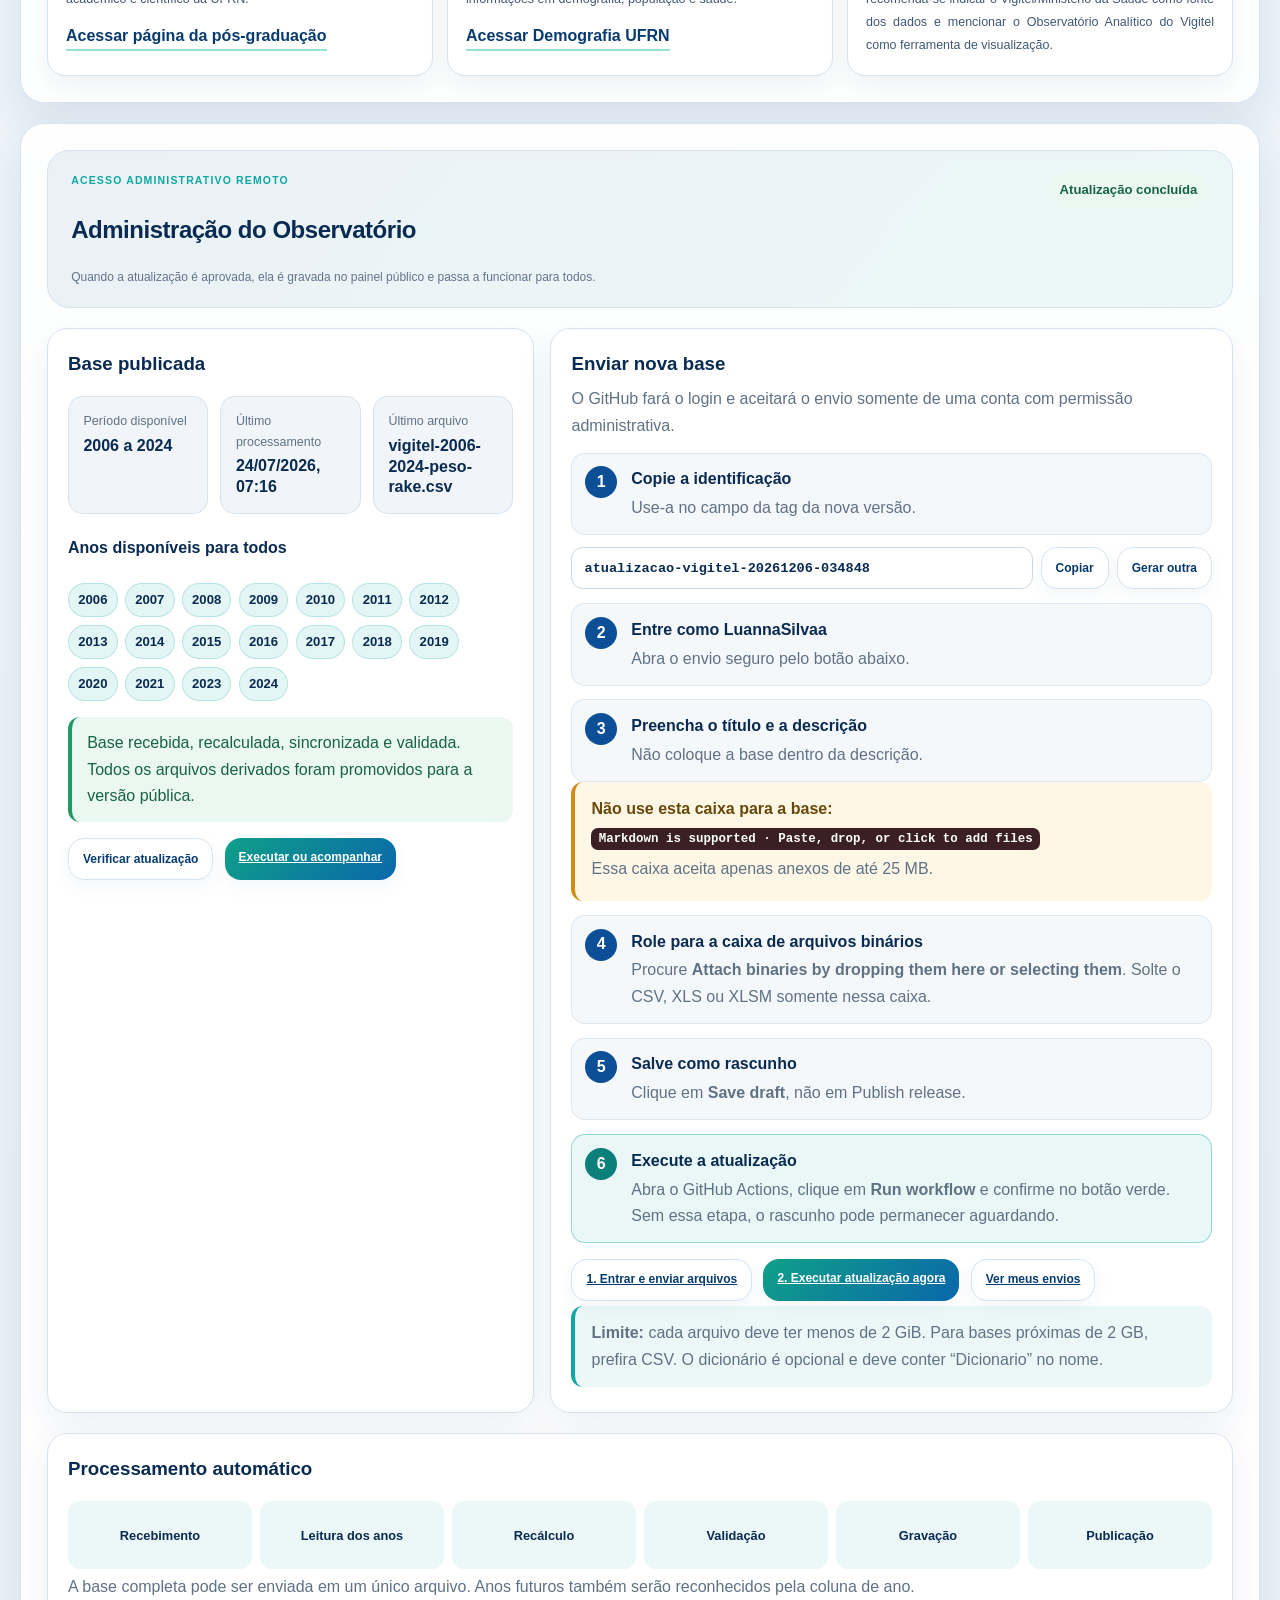
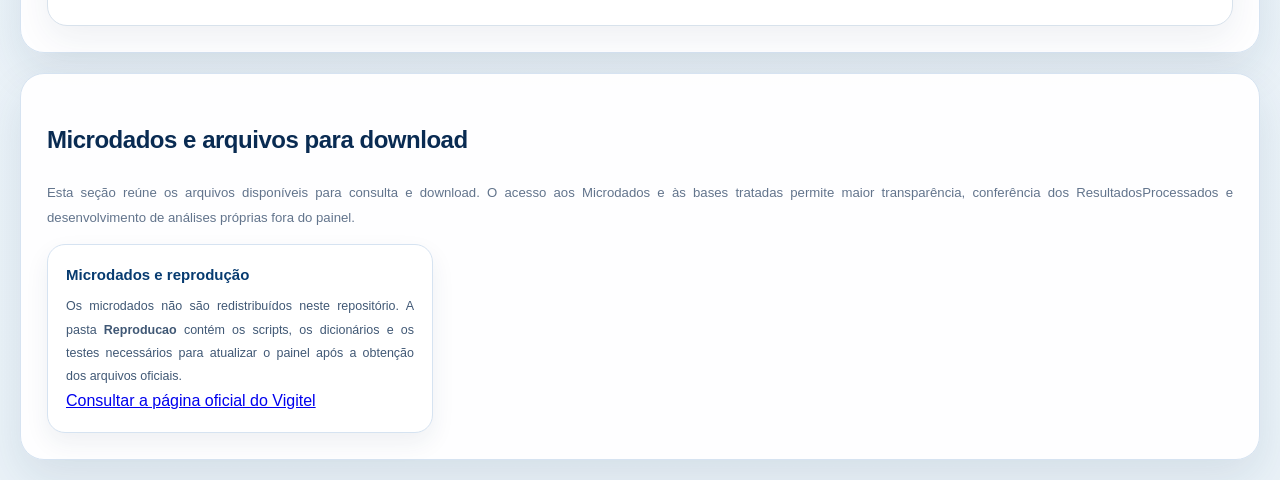
==== commit 767c407d: "Atualiza arquivos antigos para a base de 2024" ====
--- a/index.html
+++ b/index.html
@@ -3,22 +3,22 @@
   Página principal do Observatório Analítico de Indicadores do Vigitel.
   A estrutura separa navegação, construção da análise, filtros, ResultadosProcessados e janelas auxiliares.
   Ao incluir um novo recurso, mantenha os identificadores usados pelos arquivos JavaScript e confira a navegação por teclado.
--->
+--> 
 <html lang="pt-BR">
 <head>
 <meta charset="utf-8"/>
 <meta content="width=device-width, initial-scale=1" name="viewport"/>
 <title>Observatório Analítico de Indicadores do Vigitel</title>
 <meta content="#F7FAFD" id="themeColorMeta" name="theme-color"/>
-<meta content="Plataforma acadêmica para análise, comparação e visualização de indicadores do Vigitel." name="description"/>
+<meta content="Plataforma acadêmica para análise, comparação e visualização dos indicadores do Vigitel de 2006 a 2024." name="description"/>
 <meta content="Luanna Morais Alves da Silva" name="author"/>
 <meta content="index, follow" name="robots"/>
 <meta content="website" property="og:type"/>
 <meta content="Observatório Analítico de Indicadores do Vigitel" property="og:title"/>
-<meta content="Painel acadêmico para análise e visualização de indicadores de saúde pública do Vigitel." property="og:description"/>
+<meta content="Painel acadêmico para análise e visualização dos indicadores de saúde pública do Vigitel de 2006 a 2024." property="og:description"/>
 <link href="IdentidadeVisualDoObservatorio.svg" rel="icon" type="image/svg+xml"/>
-<link href="IdentidadeVisualDoObservatorio.css?edicao=consolidada" rel="stylesheet"/>
-<script src="ConfiguracaoDoTema.js?edicao=consolidada"></script>
+<link href="IdentidadeVisualDoObservatorio.css?edicao=2024" rel="stylesheet"/>
+<script src="ConfiguracaoDoTema.js?edicao=2024"></script>
 
 <style id="administracaoIntegradaStyles">
 #administracao[hidden],#administracaoNav[hidden]{display:none!important}
@@ -94,7 +94,7 @@
 </nav>
 </div>
 </header>
-<section aria-live="polite" class="base-version-banner" id="baseVersionBanner"><div><strong id="baseVersionName">Base incorporada v13.0</strong><span id="baseVersionDetails">Edições 2006–2021 e 2023; pesos originais das edições. A atualização harmonizada 2006–2024 deve ser feita na pasta de reprodução.</span></div></section>
+<section aria-live="polite" class="base-version-banner" id="baseVersionBanner"><div><strong id="baseVersionName">Base oficial 2006–2024</strong><span id="baseVersionDetails">Edições de 2006 a 2024, exceto 2022; dados, pesos e metadados da versão publicada.</span></div></section>
 <button aria-controls="mobileFilterDrawer" aria-expanded="false" class="mobile-filter-button" id="mobileFilterButton" type="button">Filtros</button>
 <div class="mobile-filter-overlay" hidden="" id="mobileFilterOverlay"></div>
 <main class="workspace" id="painel">
@@ -274,94 +274,21 @@
 </div>
 </section>
 
-<section class="info-section" hidden id="administracao">
+<section class="info-section" id="administracao">
   <div class="admin-integrated-shell">
     <div class="admin-integrated-hero">
       <div>
-        <span class="eyebrow">Acesso local protegido</span>
+        <span class="eyebrow">Acesso administrativo remoto</span>
         <h2>Administração do Observatório</h2>
-        <p class="panel-subtitle">Atualize a base, o dicionário, os indicadores e a relação de anos disponíveis sem sair da página principal.</p>
+        <p class="panel-subtitle">Carregando a área segura de atualização da base pública de 2006 a 2024.</p>
       </div>
-      <span class="admin-integrated-badge">● Funciona somente neste computador</span>
+      <span class="admin-integrated-badge" data-status="idle" id="adminRemoteStatusBadge">Carregando</span>
     </div>
-
-    <article class="admin-integrated-card" id="adminIntegratedAccess">
-      <h3 id="adminIntegratedAccessTitle">Entrar na administração</h3>
-      <form class="admin-access-form" id="adminIntegratedAccessForm">
-        <label>Login
-          <input autocomplete="username" id="adminIntegratedUsername" minlength="3" required type="text"/>
-        </label>
-        <label>Senha
-          <input autocomplete="current-password" id="adminIntegratedPassword" minlength="10" required type="password"/>
-        </label>
-        <div hidden id="adminIntegratedSetupFields">
-          <label>Confirme a senha
-            <input autocomplete="new-password" id="adminIntegratedPasswordConfirmation" minlength="10" type="password"/>
-          </label>
-        </div>
-        <div hidden id="adminIntegratedLoginFields"></div>
-        <div class="admin-integrated-actions">
-          <button class="btn primary" id="adminIntegratedAccessButton" type="submit">Entrar</button>
-        </div>
-      </form>
+    <article class="admin-integrated-card">
+      <p class="admin-integrated-message" id="adminIntegratedMessage">Preparando a administração remota pelo GitHub.</p>
     </article>
-
-    <div hidden id="adminIntegratedPanel">
-      <div class="admin-session-row">
-        <strong id="adminIntegratedSessionUser">Sessão administrativa</strong>
-        <button class="btn" id="adminIntegratedLogout" type="button">Sair da administração</button>
-      </div>
-
-      <div class="admin-integrated-grid">
-        <article class="admin-integrated-card">
-          <h3>Base atualmente carregada</h3>
-          <div class="admin-summary-grid">
-            <div class="admin-summary-item"><span>Período disponível</span><strong id="adminYearsSummary">Identificando...</strong></div>
-            <div class="admin-summary-item"><span>Última atualização</span><strong id="adminLastUpdateSummary">Identificando...</strong></div>
-            <div class="admin-summary-item"><span>Formatos aceitos</span><strong>CSV, XLS e XLSM</strong></div>
-          </div>
-          <h4>Anos disponíveis no painel</h4>
-          <div class="admin-year-list" id="adminAvailableYears"><em>Identificando...</em></div>
-        </article>
-
-        <article class="admin-integrated-card">
-          <h3>Nova atualização</h3>
-          <div class="admin-file-grid">
-            <label class="admin-file-drop">Base completa ou arquivo anual do Vigitel
-              <input accept=".csv,.xls,.xlsm,text/csv,application/vnd.ms-excel,application/vnd.ms-excel.sheet.macroEnabled.12" id="adminIntegratedBaseFile" type="file"/>
-              <span class="admin-file-name" id="adminBaseFileName">Nenhum arquivo selecionado</span>
-            </label>
-            <label class="admin-file-drop">Dicionário correspondente (opcional)
-              <input accept=".csv,.xls,.xlsm,text/csv,application/vnd.ms-excel,application/vnd.ms-excel.sheet.macroEnabled.12" id="adminIntegratedDictionaryFile" type="file"/>
-              <span class="admin-file-name" id="adminDictionaryFileName">Nenhum arquivo selecionado</span>
-            </label>
-          </div>
-          <div class="admin-checkboxes">
-            <label><input checked id="adminMakeDelta" type="checkbox"/> Gerar pacote somente com os arquivos atualizados</label>
-            <label><input checked id="adminMakeFull" type="checkbox"/> Gerar cópia completa do projeto</label>
-          </div>
-          <div class="admin-integrated-actions">
-            <button class="btn primary" id="adminIntegratedUpdateButton" type="button">Atualizar, validar e aplicar</button>
-            <button class="btn" id="adminRefreshStatusButton" type="button">Atualizar andamento</button>
-            <button class="btn" hidden id="adminReloadPanelButton" type="button">Recarregar painel agora</button>
-          </div>
-          <p aria-live="polite" class="admin-integrated-message" data-type="info" id="adminIntegratedMessage">Selecione a base para iniciar.</p>
-        </article>
-      </div>
-
-      <article class="admin-integrated-card">
-        <h3>Processamento e validação</h3>
-        <div class="admin-progress-wrap">
-          <div class="admin-progress-head"><span id="adminIntegratedStage">Aguardando atualização</span><span id="adminIntegratedProgressValue">0%</span></div>
-          <div class="admin-progress-track"><div class="admin-progress-bar" id="adminIntegratedProgressBar"></div></div>
-        </div>
-        <pre class="admin-log" id="adminIntegratedLog">Nenhum registro de processamento.</pre>
-        <div class="admin-package-links" id="adminIntegratedPackages"></div>
-      </article>
-    </div>
   </div>
 </section>
-
 <section class="info-section" id="Microdados">
 <h2>Microdados e arquivos para download</h2>
 <p class="panel-subtitle">Esta seção reúne os arquivos disponíveis para consulta e download. O acesso aos Microdados e às bases tratadas permite maior transparência, conferência dos ResultadosProcessados e desenvolvimento de análises próprias fora do painel.</p>
@@ -378,14 +305,14 @@
 <label class="dialog-search"><span>Buscar indicador</span><input id="glossarySearch" placeholder="Digite o nome ou código" type="search"/></label>
 <div class="glossary-layout"><nav aria-label="Lista de indicadores" class="glossary-list" id="glossaryList"></nav><article class="glossary-content" id="glossaryContent"><p>Selecione um indicador para ver definição, fórmula, população analisada e cuidados de interpretação.</p></article></div>
 </dialog>
-<script defer="" src="BaseAnaliticaDoVigitel.js?edicao=consolidada"></script>
-<script defer="" src="CatalogoDeIdadeDetalhada.js?edicao=consolidada"></script>
-<script defer="" src="MetodologiaDosIndicadores.js?edicao=consolidada"></script>
-<script defer="" src="SistemaAnaliticoDoVigitel.js?edicao=consolidada"></script>
-<script defer="" src="GlossarioMetodologico.js?edicao=consolidada"></script>
-<script defer="" src="InterfaceResponsiva.js?edicao=consolidada"></script>
-<script defer="" src="AdministracaoIntegradaAoIndex.js?edicao=local-integrada"></script>
-<script defer="" src="InicializacaoDoObservatorio.js?edicao=consolidada"></script>
+<script defer="" src="BaseAnaliticaDoVigitel.js?edicao=2024"></script>
+<script defer="" src="CatalogoDeIdadeDetalhada.js?edicao=2024"></script>
+<script defer="" src="MetodologiaDosIndicadores.js?edicao=2024"></script>
+<script defer="" src="SistemaAnaliticoDoVigitel.js?edicao=2024"></script>
+<script defer="" src="GlossarioMetodologico.js?edicao=2024"></script>
+<script defer="" src="InterfaceResponsiva.js?edicao=2024"></script>
+<script defer="" src="AdministracaoIntegradaAoIndex.js?edicao=remota-2024"></script>
+<script defer="" src="InicializacaoDoObservatorio.js?edicao=2024"></script>
 <script>
 document.addEventListener("DOMContentLoaded", function () {
   try {
@@ -432,54 +359,5 @@
   }
 });
 </script>
-<script>
-(function () {
-  "use strict";
-
-  function manterBotaoAdministracaoVisivel() {
-    const botao = document.getElementById("administracaoNav");
-    if (!botao) return;
-
-    botao.removeAttribute("hidden");
-
-    const observador = new MutationObserver(function () {
-      if (botao.hasAttribute("hidden")) {
-        botao.removeAttribute("hidden");
-      }
-    });
-
-    observador.observe(botao, {
-      attributes: true,
-      attributeFilter: ["hidden"]
-    });
-
-    botao.addEventListener("click", function (evento) {
-      const acessoLocal =
-        location.hostname === "127.0.0.1" ||
-        location.hostname === "localhost";
-
-      if (acessoLocal) return;
-
-      evento.preventDefault();
-
-      alert(
-        "A Administração funciona somente no aplicativo local.\n\n" +
-        "Para acessá-la, abra o arquivo " +
-        "\"IniciarObservatorioComAdministracao.bat\" no computador " +
-        "onde está a pasta completa do projeto."
-      );
-    });
-  }
-
-  if (document.readyState === "loading") {
-    document.addEventListener(
-      "DOMContentLoaded",
-      manterBotaoAdministracaoVisivel
-    );
-  } else {
-    manterBotaoAdministracaoVisivel();
-  }
-})();
-</script>
 </body>
 </html>
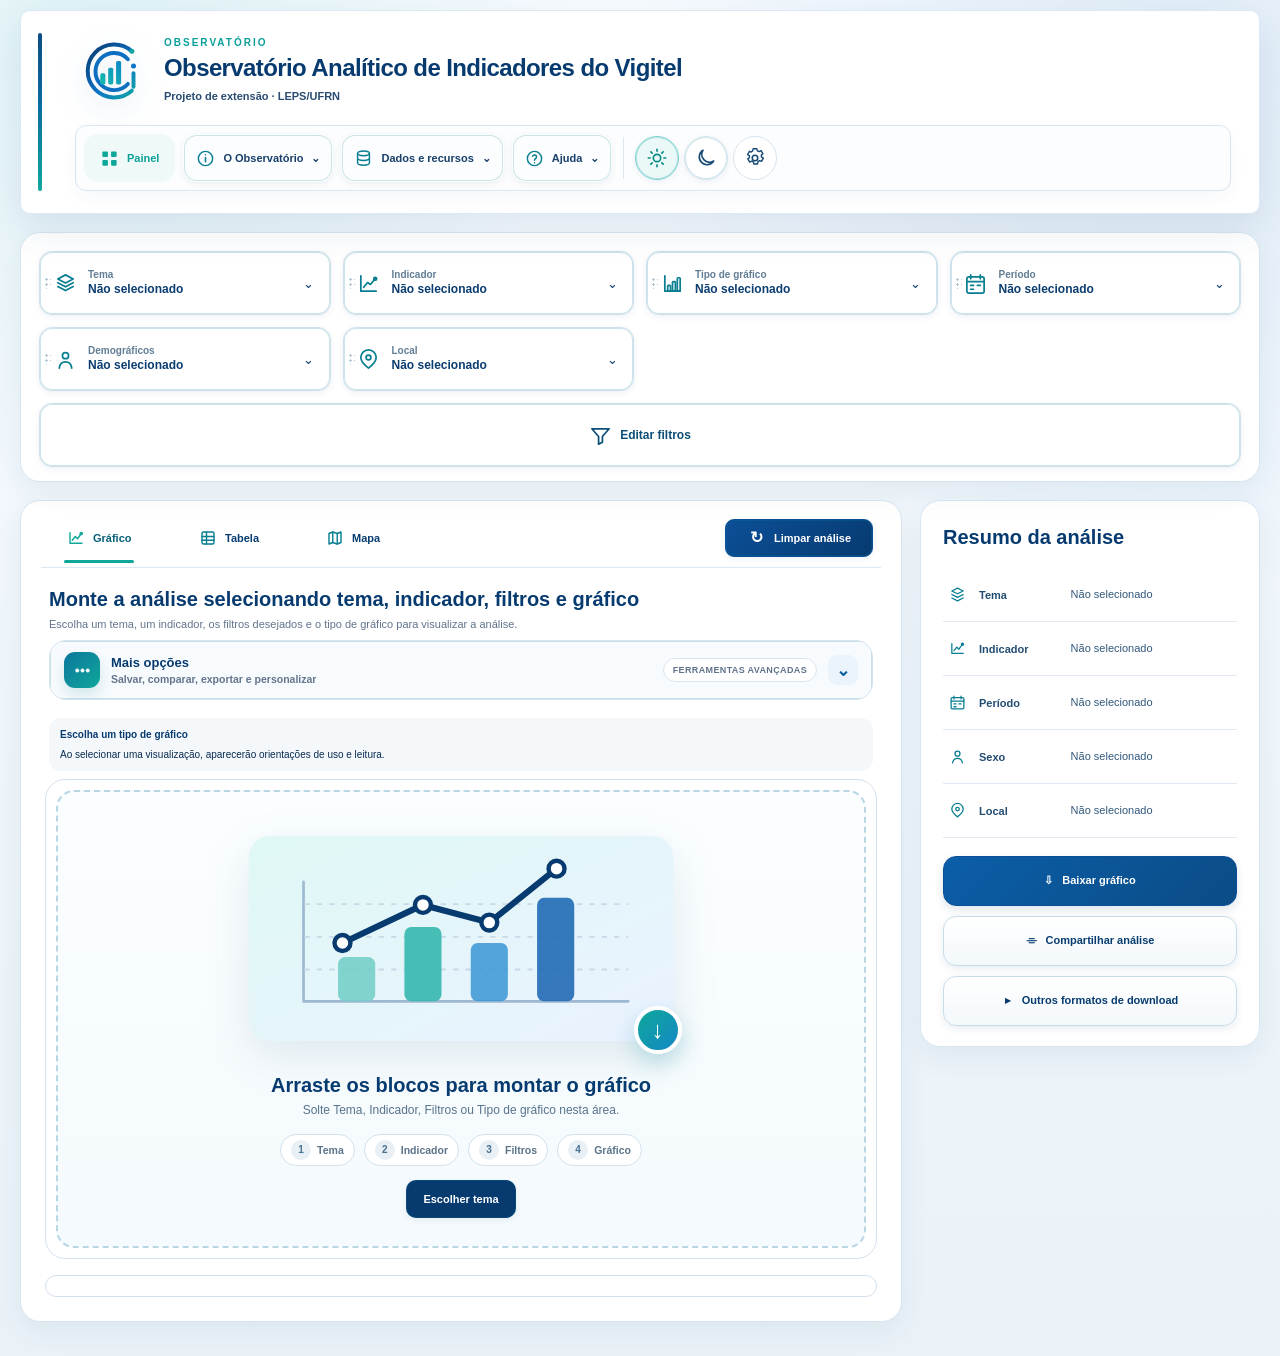
==== commit bb2f236e: "Atualiza Observatório Analítico de Indicadores do Vigitel" ====
--- a/index.html
+++ b/index.html
@@ -1,151 +1,252 @@
 <!DOCTYPE html>
 <!--
   Página principal do Observatório Analítico de Indicadores do Vigitel.
-  A estrutura separa navegação, construção da análise, filtros, ResultadosProcessados e janelas auxiliares.
+  A estrutura separa navegação, construção da análise, filtros, resultados processados e janelas auxiliares.
   Ao incluir um novo recurso, mantenha os identificadores usados pelos arquivos JavaScript e confira a navegação por teclado.
---> 
+-->
 <html lang="pt-BR">
 <head>
 <meta charset="utf-8"/>
-<meta content="width=device-width, initial-scale=1" name="viewport"/>
+<meta content="width=device-width, initial-scale=1, viewport-fit=cover" name="viewport"/>
+<meta content="no-cache, no-store, must-revalidate" http-equiv="Cache-Control"/>
+<meta content="no-cache" http-equiv="Pragma"/>
+<meta content="0" http-equiv="Expires"/>
 <title>Observatório Analítico de Indicadores do Vigitel</title>
 <meta content="#F7FAFD" id="themeColorMeta" name="theme-color"/>
-<meta content="Plataforma acadêmica para análise, comparação e visualização dos indicadores do Vigitel de 2006 a 2024." name="description"/>
+<meta content="Plataforma acadêmica para análise, comparação e visualização de indicadores do Vigitel." name="description"/>
 <meta content="Luanna Morais Alves da Silva" name="author"/>
 <meta content="index, follow" name="robots"/>
 <meta content="website" property="og:type"/>
 <meta content="Observatório Analítico de Indicadores do Vigitel" property="og:title"/>
-<meta content="Painel acadêmico para análise e visualização dos indicadores de saúde pública do Vigitel de 2006 a 2024." property="og:description"/>
-<link href="IdentidadeVisualDoObservatorio.svg" rel="icon" type="image/svg+xml"/>
-<link href="IdentidadeVisualDoObservatorio.css?edicao=2024" rel="stylesheet"/>
-<script src="ConfiguracaoDoTema.js?edicao=2024"></script>
-
-<style id="administracaoIntegradaStyles">
-#administracao[hidden],#administracaoNav[hidden]{display:none!important}
-.admin-integrated-shell{display:grid;gap:1.25rem}
-.admin-integrated-hero{display:flex;justify-content:space-between;align-items:flex-start;gap:1rem;padding:1.35rem 1.45rem;border:1px solid var(--border-color,#d8e2ec);border-radius:22px;background:linear-gradient(135deg,rgba(13,79,150,.08),rgba(17,167,161,.08))}
-.admin-integrated-badge{display:inline-flex;align-items:center;gap:.45rem;padding:.42rem .72rem;border-radius:999px;background:rgba(19,138,138,.12);color:#0d6767;font-size:.82rem;font-weight:800;white-space:nowrap}
-.admin-integrated-grid{display:grid;grid-template-columns:minmax(0,1fr) minmax(0,1.4fr);gap:1rem}
-.admin-integrated-card{padding:1.25rem;border:1px solid var(--border-color,#d8e2ec);border-radius:20px;background:var(--card-bg,#fff);box-shadow:0 12px 34px rgba(24,57,85,.07)}
-.admin-integrated-card h3{margin:0 0 .4rem}.admin-integrated-card p{margin:.3rem 0;color:var(--muted-color,#5f7285)}
-.admin-access-form,.admin-file-grid{display:grid;gap:.9rem;margin-top:1rem}
-.admin-access-form label,.admin-file-grid label{display:grid;gap:.42rem;font-weight:750;color:var(--text-color,#17324d)}
-.admin-access-form input,.admin-file-grid input[type=file]{width:100%;padding:.8rem .9rem;border:1px solid var(--border-color,#cfdbe7);border-radius:12px;background:var(--input-bg,#fff);color:inherit}
-.admin-file-drop{padding:1rem;border:1.5px dashed #89a7c2;border-radius:16px;background:rgba(13,79,150,.035)}
-.admin-file-name{display:block;margin-top:.45rem;font-size:.85rem;font-weight:650;color:var(--muted-color,#5f7285);word-break:break-word}
-.admin-integrated-actions{display:flex;flex-wrap:wrap;align-items:center;gap:.7rem;margin-top:1rem}
-.admin-integrated-message{margin-top:1rem!important;padding:.8rem .95rem;border-radius:12px;background:#eef5fb;color:#244861!important;border-left:4px solid #4d8fc6}
-.admin-integrated-message[data-type="success"]{background:#eaf8f1;color:#176343!important;border-left-color:#229865}
-.admin-integrated-message[data-type="error"]{background:#fff0f0;color:#9b3030!important;border-left-color:#d55252}
-.admin-integrated-message[data-type="working"]{background:#fff8e8;color:#7a5a12!important;border-left-color:#d9a52b}
-.admin-summary-grid{display:grid;grid-template-columns:repeat(3,minmax(0,1fr));gap:.75rem;margin-top:1rem}
-.admin-summary-item{padding:.9rem;border-radius:15px;background:rgba(13,79,150,.055);border:1px solid rgba(13,79,150,.11)}
-.admin-summary-item span{display:block;font-size:.78rem;color:var(--muted-color,#5f7285);margin-bottom:.25rem}.admin-summary-item strong{display:block;font-size:1rem;line-height:1.3}
-.admin-year-list{display:flex;flex-wrap:wrap;gap:.45rem;margin-top:.8rem}.admin-year-list span{padding:.35rem .58rem;border-radius:999px;background:rgba(17,167,161,.11);border:1px solid rgba(17,167,161,.22);font-size:.82rem;font-weight:750}.admin-year-list em{color:var(--muted-color,#5f7285)}
-.admin-progress-wrap{margin-top:1rem}.admin-progress-head{display:flex;justify-content:space-between;gap:1rem;margin-bottom:.45rem;font-weight:750}.admin-progress-track{height:11px;border-radius:999px;background:#e3ebf2;overflow:hidden}.admin-progress-bar{height:100%;width:0;background:linear-gradient(90deg,#0d4f96,#11a7a1);transition:width .25s ease}
-.admin-log{margin:1rem 0 0;min-height:150px;max-height:330px;overflow:auto;padding:1rem;border-radius:14px;background:#10283d;color:#d9edf8;font:12px/1.55 Consolas,"Courier New",monospace;white-space:pre-wrap;word-break:break-word}
-.admin-checkboxes{display:flex;flex-wrap:wrap;gap:1rem;margin-top:.85rem}.admin-checkboxes label{display:flex;align-items:center;gap:.45rem;font-weight:650}
-.admin-package-links{display:flex;flex-wrap:wrap;gap:.65rem;margin-top:1rem}
-.admin-session-row{display:flex;justify-content:space-between;align-items:center;gap:1rem;margin-bottom:.8rem}.admin-session-row strong{color:#0d6767}
-@media(max-width:900px){.admin-integrated-grid{grid-template-columns:1fr}.admin-summary-grid{grid-template-columns:1fr}.admin-integrated-hero{flex-direction:column}.admin-session-row{align-items:flex-start;flex-direction:column}}
+<meta content="Painel acadêmico para análise e visualização de indicadores de saúde pública do Vigitel." property="og:description"/>
+<link href="assets/img/IdentidadeVisualDoObservatorio.svg" rel="icon" type="image/svg+xml"/>
+<link href="assets/css/InterfaceVisualDoObservatorio.css?edicao=correcaoTodosControles20260801" rel="stylesheet"/>
+<link href="assets/css/AjustesFinaisDeInteracao.css?edicao=compatibilidadeMultidispositivo20260826v24" rel="stylesheet"/>
+<style>
+/* Mantém as proporções do cabeçalho quando o navegador usa escala de 125%. */
+@media (min-width:1421px) and (max-width:1600px){
+  .cabecalho-vigitel{
+    min-height:112px!important;
+    padding:6px 16px 6px 34px!important;
+  }
+  .cabecalho-vigitel::before{
+    top:10px!important;
+    bottom:10px!important;
+    left:9px!important;
+  }
+  .cabecalho-vigitel__marca{
+    transform:scale(.8)!important;
+    transform-origin:left center!important;
+  }
+  .cabecalho-vigitel__lado{
+    transform:scale(.8)!important;
+    transform-origin:right center!important;
+  }
+}
 </style>
-
+<style id="correcao-contraste-controles-escuros">
+/* Correção crítica embutida: não depende do cache da folha de estilos. */
+html[data-theme="dark"] #advancedTools .advanced-tools-content label,
+html[data-theme="dark"] #advancedTools .advanced-tools-content .field > label,
+html[data-theme="dark"] #advancedTools .advanced-tools-content .color-field > label,
+html[data-theme="dark"] #advancedTools .advanced-tools-content .range > span{
+  color:#F4FAFD!important;
+  -webkit-text-fill-color:#F4FAFD!important;
+  opacity:1!important;
+}
+html[data-theme="dark"] #advancedTools .advanced-tools-content > label{
+  font-weight:750!important;
+}
+html[data-theme="dark"] #advancedTools .advanced-tools-content label:has(> input:disabled){
+  color:#C7D8E2!important;
+  -webkit-text-fill-color:#C7D8E2!important;
+}
+/* A ação permanece na extremidade direita da linha de visualizações. */
+#resultClearAnalysis{
+  display:inline-flex!important;
+  visibility:visible!important;
+  opacity:1!important;
+  margin-left:auto!important;
+}
+</style>
+<script src="assets/js/core/ConfiguracaoRenovadaDoTema.js?edicao=compatibilidadeMultidispositivo20260827v25"></script>
 </head>
 <body>
-<header class="topbar">
-<div class="brand brand-emphasis">
-<svg aria-label="Logo do Observatório" class="site-logo" viewbox="0 0 84 84" xmlns="http://www.w3.org/2000/svg">
-<defs><lineargradient id="g" x1="0" x2="1" y1="0" y2="1"><stop stop-color="#0d4f96"></stop><stop offset="1" stop-color="#11a7a1"></stop></lineargradient></defs>
-<rect fill="url(#g)" height="76" rx="20" width="76" x="4" y="4"></rect>
-<rect fill="#fff" height="16" rx="3" width="8" x="18" y="48"></rect><rect fill="#fff" height="28" rx="3" width="8" x="31" y="36"></rect><rect fill="#fff" height="38" rx="3" width="8" x="44" y="26"></rect>
-<path d="M18 27 C28 18, 40 18, 50 28 C57 35, 62 32, 67 22" fill="none" stroke="#dff7ff" stroke-linecap="round" stroke-width="5"></path>
-<circle cx="18" cy="27" fill="#dff7ff" r="4"></circle><circle cx="44" cy="26" fill="#dff7ff" r="4"></circle><circle cx="67" cy="22" fill="#dff7ff" r="4"></circle>
-</svg>
-<div class="brand-copy">
-<p class="brand-kicker">Observatório</p>
+<a class="skip-link" href="#painel">Ir direto para o painel</a>
+<!-- A tela inicial aparece imediatamente enquanto a base e os módulos são carregados em etapas. -->
+<div aria-live="polite" class="app-loading-screen" id="appLoadingScreen" role="status">
+<div class="app-loading-card">
+<img alt="" aria-hidden="true" class="app-loading-logo" src="assets/img/IdentidadeVisualDoObservatorio.svg"/>
+<div><span class="app-loading-kicker">Observatório Vigitel</span><strong id="appLoadingTitle">Preparando o painel</strong><p id="appLoadingText">Organizando a interface para iniciar o carregamento.</p></div>
+<div aria-hidden="true" class="app-loading-track"><span id="appLoadingBar"></span></div>
+<span class="app-loading-percent" id="appLoadingPercent">8%</span>
+<button class="btn" hidden="" id="appLoadingRetry" type="button">Tentar novamente</button>
+</div>
+</div>
+<!-- Cabeçalho institucional compacto. Os menus agrupam páginas relacionadas
+     sem retirar atalhos e mantêm todos os controles acessíveis pelo teclado. -->
+<header class="cabecalho-vigitel" data-cabecalho-versao="anterior-com-pagina-logo-circular">
+<div class="cabecalho-vigitel__marca">
+<img alt="Logo do Observatório" class="cabecalho-vigitel__logo" src="assets/img/IdentidadeVisualDoObservatorio.svg"/>
+<div class="cabecalho-vigitel__texto">
+<p class="cabecalho-vigitel__rotulo">Observatório</p>
 <h1>Observatório Analítico de Indicadores do Vigitel</h1>
-<p class="brand-summary">Plataforma acadêmica para análise, comparação e visualização de indicadores de saúde pública.</p>
-<p class="creator-line">Projeto de extensão · LEPS/UFRN</p>
-</div>
-</div>
-<div class="header-side">
-<div class="header-side-top">
-<div class="ufrn-brand ufrn-compact">
-<svg aria-hidden="true" class="ufrn-logo" viewbox="0 0 54 54" xmlns="http://www.w3.org/2000/svg">
-<rect fill="#0b4285" height="50" rx="14" width="50" x="2" y="2"></rect>
-<rect fill="#fff" height="10" rx="2" width="5" x="12" y="32"></rect><rect fill="#fff" height="18" rx="2" width="5" x="21" y="24"></rect><rect fill="#fff" height="26" rx="2" width="5" x="30" y="16"></rect>
-</svg>
-<div class="ufrn-text"><strong>UFRN</strong><span>Universidade Federal do Rio Grande do Norte</span><small>LEPS · Laboratório de Estudos em População e Saúde</small></div>
-</div>
-<div aria-label="Alternar tema" class="theme-switcher" role="group">
-<button aria-pressed="false" class="theme-mode-btn" data-theme-mode="auto" id="themeModeAuto" title="Tema automático" type="button"><svg aria-hidden="true" viewbox="0 0 24 24"><rect fill="none" height="11" rx="2" stroke="currentColor" stroke-width="1.8" width="16" x="4" y="5"></rect><path d="M8 19h8" stroke="currentColor" stroke-linecap="round" stroke-width="1.8"></path></svg><span class="sr-only">Automático</span></button>
-<button aria-pressed="false" class="theme-mode-btn" data-theme-mode="light" id="themeModeLight" title="Tema claro" type="button"><svg aria-hidden="true" viewbox="0 0 24 24"><circle cx="12" cy="12" fill="none" r="4" stroke="currentColor" stroke-width="1.9"></circle><path d="M12 2.5v2M12 19.5v2M2.5 12h2M19.5 12h2M5.3 5.3l1.4 1.4M17.3 17.3l1.4 1.4M18.7 5.3l-1.4 1.4M6.7 17.3l-1.4 1.4" stroke="currentColor" stroke-linecap="round" stroke-width="1.9"></path></svg><span class="sr-only">Claro</span></button>
-<button aria-pressed="false" class="theme-mode-btn" data-theme-mode="dark" id="themeModeDark" title="Tema escuro" type="button"><svg aria-hidden="true" viewbox="0 0 24 24"><path d="M20.4 15.3A8.5 8.5 0 0 1 8.7 3.6 8.5 8.5 0 1 0 20.4 15.3Z" fill="none" stroke="currentColor" stroke-linejoin="round" stroke-width="1.9"></path></svg><span class="sr-only">Escuro</span></button>
-</div>
-</div>
-<nav aria-label="Menu principal" class="main-nav">
-<a class="active" href="#painel">▦ Painel</a>
-<a href="#metodologia">▤ Metodologia</a>
-<a href="#sobre">ⓘ Sobre</a>
-<a href="#contato">✉ Contato</a>
-<a href="#Microdados">↓ Microdados</a>
-<a href="#administracao" id="administracaoNav">⚙ Administração</a>
-<a href="#creditos">Créditos</a>
+<p class="cabecalho-vigitel__resumo">Plataforma acadêmica para análise, comparação e visualização de indicadores de saúde pública.</p>
+<p class="cabecalho-vigitel__credito">Projeto de extensão · LEPS/UFRN</p>
+</div>
+</div>
+<div class="cabecalho-vigitel__lado">
+<button aria-controls="mainNavigation" aria-expanded="false" class="mobile-menu-toggle" id="mobileMenuToggle" type="button"><span aria-hidden="true">☰</span><span>Menu</span></button>
+<nav aria-label="Menu principal" class="main-nav" id="mainNavigation">
+<a aria-current="page" class="header-panel-link active" href="#painel"><svg aria-hidden="true" viewbox="0 0 24 24"><rect fill="currentColor" height="7" rx="1" width="7" x="3" y="3"></rect><rect fill="currentColor" height="7" rx="1" width="7" x="14" y="3"></rect><rect fill="currentColor" height="7" rx="1" width="7" x="3" y="14"></rect><rect fill="currentColor" height="7" rx="1" width="7" x="14" y="14"></rect></svg><span>Painel</span></a>
+<details class="header-menu">
+<summary><svg aria-hidden="true" viewbox="0 0 24 24"><circle cx="12" cy="12" fill="none" r="9" stroke="currentColor" stroke-width="1.8"></circle><path d="M12 10.7v5.4M12 7.2h.01" stroke="currentColor" stroke-linecap="round" stroke-width="2"></path></svg><span>O Observatório</span><span aria-hidden="true" class="header-chevron">⌄</span></summary>
+<div class="header-dropdown">
+<a href="paginas/InformacoesDoObservatorio.html#sobre"><strong>Projeto</strong><small>Conheça objetivos e público</small></a>
+<a href="paginas/InformacoesDoObservatorio.html#metodologia"><strong>Metodologia</strong><small>Entenda dados e indicadores</small></a>
+<a href="paginas/InformacoesDoObservatorio.html#creditos"><strong>Créditos</strong><small>Instituições e referências</small></a>
+</div>
+</details>
+<details class="header-menu">
+<summary><svg aria-hidden="true" viewbox="0 0 24 24"><ellipse cx="12" cy="5.5" fill="none" rx="7.5" ry="3" stroke="currentColor" stroke-width="1.8"></ellipse><path d="M4.5 5.5v6c0 1.7 3.4 3 7.5 3s7.5-1.3 7.5-3v-6M4.5 11.5v6c0 1.7 3.4 3 7.5 3s7.5-1.3 7.5-3v-6" fill="none" stroke="currentColor" stroke-width="1.8"></path></svg><span>Dados e recursos</span><span aria-hidden="true" class="header-chevron">⌄</span></summary>
+<div class="header-dropdown">
+<a href="paginas/InformacoesDoObservatorio.html#microdados"><strong>Downloads</strong><small>Microdados e arquivos</small></a>
+<button data-header-glossary type="button"><strong>Glossário</strong><small>Definições dos indicadores</small></button>
+</div>
+</details>
+<details class="header-menu">
+<summary><svg aria-hidden="true" viewbox="0 0 24 24"><circle cx="12" cy="12" fill="none" r="9" stroke="currentColor" stroke-width="1.8"></circle><path d="M9.6 9.2a2.6 2.6 0 0 1 5 .9c0 2-2.6 2.1-2.6 4M12 17.4h.01" fill="none" stroke="currentColor" stroke-linecap="round" stroke-width="1.9"></path></svg><span>Ajuda</span><span aria-hidden="true" class="header-chevron">⌄</span></summary>
+<div class="header-dropdown header-dropdown-right">
+<button id="openOnboarding" type="button"><strong>Como usar</strong><small>Veja o guia em quatro etapas</small></button>
+<a href="paginas/InformacoesDoObservatorio.html#contato"><strong>Contato</strong><small>Envie dúvidas e sugestões</small></a>
+</div>
+</details>
+<span aria-hidden="true" class="header-divider"></span>
+<div aria-label="Ações rápidas" class="header-utilities">
+<button aria-label="Ativar modo claro" data-header-theme data-theme-choice="light" title="Modo claro" type="button"><svg aria-hidden="true" class="theme-light-icon" viewbox="0 0 24 24"><circle cx="12" cy="12" fill="none" r="4" stroke="currentColor" stroke-width="1.8"></circle><path d="M12 2.5v2M12 19.5v2M2.5 12h2M19.5 12h2M5.3 5.3l1.4 1.4M17.3 17.3l1.4 1.4M18.7 5.3l-1.4 1.4M6.7 17.3l-1.4 1.4" stroke="currentColor" stroke-linecap="round" stroke-width="1.8"></path></svg></button>
+<button aria-label="Ativar modo escuro" data-header-theme data-theme-choice="dark" title="Modo escuro" type="button"><svg aria-hidden="true" class="theme-dark-icon" viewbox="0 0 24 24"><path d="M20.4 15.3A8.5 8.5 0 0 1 8.7 3.6 8.5 8.5 0 1 0 20.4 15.3Z" fill="none" stroke="currentColor" stroke-linejoin="round" stroke-width="1.8"></path></svg></button>
+<a aria-label="Abrir administração" class="header-admin-link" href="paginas/AdministracaoDoObservatorio.html" title="Administração"><svg aria-hidden="true" viewbox="0 0 24 24"><path d="m9.4 4.2.6-2.2h4l.6 2.2 2 .8 2-1.1 2.1 3.5-1.8 1.5.2 2.1 2 1.2-2 3.5-2.2-.8-1.7 1.2-.4 2.4h-4l-.6-2.3-1.9-.8-2.1 1.1-2-3.5 1.8-1.5-.1-2.1-2-1.2 2-3.5 2 .8 1.5-1.3Z" fill="none" stroke="currentColor" stroke-linejoin="round" stroke-width="1.55"></path><circle cx="12" cy="12" fill="none" r="3" stroke="currentColor" stroke-width="1.7"></circle></svg></a>
+</div>
 </nav>
 </div>
 </header>
-<section aria-live="polite" class="base-version-banner" id="baseVersionBanner"><div><strong id="baseVersionName">Base oficial 2006–2024</strong><span id="baseVersionDetails">Edições de 2006 a 2024, exceto 2022; dados, pesos e metadados da versão publicada.</span></div></section>
+<!-- A versão e o período são confirmados novamente pelo JavaScript depois da leitura da base. -->
+<section aria-live="polite" class="base-version-banner" id="baseVersionBanner"><div><strong id="baseVersionName">Base de dados v14.1</strong><span id="baseVersionDetails">Mapa real do Brasil e experiência móvel atualizada · Dados de 2006 a 2024, exceto 2022.</span></div></section>
 <button aria-controls="mobileFilterDrawer" aria-expanded="false" class="mobile-filter-button" id="mobileFilterButton" type="button">Filtros</button>
 <div class="mobile-filter-overlay" hidden="" id="mobileFilterOverlay"></div>
+<!-- Área de trabalho: catálogo de blocos, construção da análise, resultados e filtros. -->
 <main class="workspace" id="painel">
 <aside class="left-panel">
-<div class="panel-title-row"><div><h2>Conjunto de tópicos e indicadores</h2><p>Arraste ou clique nos blocos para montar a análise.</p></div></div>
+<div class="panel-title-row"><div><h2>Opções da análise</h2><p>Abra uma caixa e toque na opção desejada.</p></div></div>
 <label class="search-box"><span>⌕</span><input id="searchInput" placeholder="Buscar indicadores..." type="search"/></label>
-<h3 class="group-title">1. Tema</h3><div class="block-group" id="themeBlocks"></div>
+<h3 class="group-title"><span aria-hidden="true" class="group-title-icon"><svg viewbox="0 0 24 24"><path d="M12 3 4 7.2 12 11.4 20 7.2 12 3Z" fill="none" stroke="currentColor" stroke-linejoin="round" stroke-width="1.8"></path><path d="M4 11.2 12 15.4 20 11.2M4 15.2 12 19.4 20 15.2" fill="none" stroke="currentColor" stroke-linecap="round" stroke-linejoin="round" stroke-width="1.8"></path></svg></span>1. Temas e indicadores</h3><div class="block-group" id="themeBlocks"></div>
 <h3 class="group-title">2. Indicadores</h3><div class="block-group" id="indicatorBlocks"></div>
-<h3 class="group-title">3. Filtros</h3><div class="block-group" id="filterBlocks"></div>
-<h3 class="group-title">4. Gráfico</h3><div class="block-group" id="chartBlocks"></div>
+<h3 class="group-title"><span aria-hidden="true" class="group-title-icon"><svg viewbox="0 0 24 24"><path d="M4 5.5h16l-6.5 7.6V19l-3 1.6v-7.5L4 5.5Z" fill="none" stroke="currentColor" stroke-linejoin="round" stroke-width="1.9"></path></svg></span>2. Filtros</h3><div class="block-group" id="filterBlocks"></div>
+<h3 class="group-title"><span aria-hidden="true" class="group-title-icon"><svg viewbox="0 0 24 24"><path d="M4 20V5M4 20h16" fill="none" stroke="currentColor" stroke-linecap="round" stroke-width="1.7"></path><rect fill="none" height="6" rx=".7" stroke="currentColor" stroke-width="1.5" width="2.8" x="6.5" y="14"></rect><rect fill="none" height="10" rx=".7" stroke="currentColor" stroke-width="1.5" width="2.8" x="11" y="10"></rect><path d="m6.8 11 4-3.4 3 2.1 4.5-5" fill="none" stroke="currentColor" stroke-linecap="round" stroke-linejoin="round" stroke-width="1.7"></path></svg></span>3. Gráficos</h3><div class="block-group" id="chartBlocks"></div>
 </aside>
 <section class="builder-panel">
-<div class="builder-head"><div><h2>Área de construção analítica</h2><p>Atualização automática ativa: qualquer alteração relevante é aplicada imediatamente ao gráfico e à tabela.</p></div><div class="builder-actions"><button class="btn" id="quickBuild">Montar automaticamente</button><button class="btn primary" id="generate">Gerar gráfico</button><button class="btn" id="clear">Limpar blocos</button></div></div>
+<div class="builder-head"><div><h2>Monte sua análise em 4 etapas</h2><p>Toque em uma etapa para escolher. Se preferir, você também pode arrastar as opções da lateral.</p></div><div class="builder-actions"><button class="btn" id="quickBuild">Preencher automaticamente</button><button class="btn primary" id="generate">Escolher tema</button><button class="btn" id="clear">Recomeçar</button></div></div>
+<section aria-labelledby="analysisPresetsTitle" class="analysis-presets" id="analysisPresets">
+<div><span class="eyebrow">Comece por um exemplo</span><h3 id="analysisPresetsTitle">Análises prontas</h3><p>Use o indicador atual ou selecione automaticamente um indicador compatível.</p></div>
+<div class="analysis-preset-grid">
+<button class="analysis-preset-card" data-analysis-preset="trend" type="button"><span aria-hidden="true">↗</span><strong>Tendência nacional</strong><small>Série por ano e período completo</small></button>
+<button class="analysis-preset-card" data-analysis-preset="map" type="button"><span aria-hidden="true">⌖</span><strong>Comparar UFs</strong><small>Mapa do Brasil no ano mais recente</small></button>
+<button class="analysis-preset-card" data-analysis-preset="sex" type="button"><span aria-hidden="true">◐</span><strong>Perfil por sexo</strong><small>Comparação no ano mais recente</small></button>
+</div>
+</section>
 <div class="builder-flow">
-<div class="drop-slot" data-icon="▱" data-slot="theme"><span class="slot-label">1. Tema</span><div class="slot-content"></div></div>
-<div class="drop-slot" data-icon="⌁" data-slot="indicator"><span class="slot-label">2. Indicador</span><div class="slot-content"></div></div>
-<div class="drop-slot" data-icon="▽" data-slot="filters"><span class="slot-label">3. Filtros</span><div class="slot-content"></div></div>
-<div class="drop-slot" data-icon="▥" data-slot="chart"><span class="slot-label">4. Gráfico</span><div class="slot-content"></div></div>
-</div>
-<section class="results">
+<div class="drop-slot" data-icon="▱" data-slot="theme" role="button" tabindex="0"><span class="slot-label">1. Tema</span><div class="slot-content"></div></div>
+<div class="drop-slot" data-icon="⌁" data-slot="indicator" role="button" tabindex="0"><span class="slot-label">2. Indicador</span><div class="slot-content"></div></div>
+<div class="drop-slot" data-icon="▽" data-slot="filters" role="button" tabindex="0"><span class="slot-label">3. Filtros</span><div class="slot-content"></div></div>
+<div class="drop-slot" data-icon="▥" data-slot="chart" role="button" tabindex="0"><span class="slot-label">4. Gráfico</span><div class="slot-content"></div></div>
+</div>
+<section aria-label="Seleções atuais da análise" class="result-toolbar" hidden="" id="resultToolbar">
+<button class="result-filter-chip" data-result-editor="theme" data-toolbar-block="theme" draggable="true" title="Arraste para reorganizar ou clique para alterar o tema" type="button"><span class="result-chip-icon" aria-hidden="true"><svg viewBox="0 0 24 24"><path d="m12 3-8 4.2 8 4.2 8-4.2L12 3Z"></path><path d="m4 11.2 8 4.2 8-4.2M4 15.2l8 4.2 8-4.2"></path></svg></span><span><small>Tema</small><strong id="resultToolbarTheme">Não selecionado</strong></span><span aria-hidden="true" class="result-chip-chevron">⌄</span></button>
+<button class="result-filter-chip" data-result-editor="indicator" data-toolbar-block="indicator" draggable="true" title="Arraste para reorganizar ou clique para alterar o indicador" type="button"><span class="result-chip-icon" aria-hidden="true"><svg viewBox="0 0 24 24"><path d="M4 4v16h16"></path><path d="m7 16 4-5 3 2 5-6"></path><circle cx="19" cy="7" r="1.5"></circle></svg></span><span><small>Indicador</small><strong id="resultToolbarIndicator">Não selecionado</strong></span><span aria-hidden="true" class="result-chip-chevron">⌄</span></button>
+<button class="result-filter-chip result-chart-chip" data-result-editor="chart" data-toolbar-block="chart" draggable="true" title="Arraste para reorganizar ou clique para alterar o gráfico" type="button"><span class="result-chip-icon" aria-hidden="true"><svg viewBox="0 0 24 24"><path d="M4 4v16h16"></path><rect height="6" rx=".8" width="3" x="7" y="14"></rect><rect height="10" rx=".8" width="3" x="12" y="10"></rect><rect height="14" rx=".8" width="3" x="17" y="6"></rect></svg></span><span><small>Tipo de gráfico</small><strong id="resultToolbarChart">Série temporal</strong></span><span aria-hidden="true" class="result-chip-chevron">⌄</span></button>
+<button class="result-filter-chip" data-result-filter="period" data-toolbar-block="period" draggable="true" title="Arraste para reorganizar ou clique para alterar o período" type="button"><span class="result-chip-icon" aria-hidden="true"><svg viewBox="0 0 24 24"><rect height="17" rx="2" width="18" x="3" y="5"></rect><path d="M7 3v4M17 3v4M3 10h18M7 14h3M14 14h3M7 18h3"></path></svg></span><span><small>Período</small><strong id="resultToolbarPeriod">Período completo</strong></span><span aria-hidden="true" class="result-chip-chevron">⌄</span></button>
+<button class="result-filter-chip result-demographic-chip" data-result-filter="demographic" data-toolbar-block="demographic" draggable="true" title="Arraste para reorganizar ou clique para alterar os dados demográficos" type="button"><span class="result-chip-icon" aria-hidden="true"><svg viewBox="0 0 24 24"><circle cx="12" cy="8" r="3.2"></circle><path d="M5.5 21c.5-4.2 3-6.5 6.5-6.5s6 2.3 6.5 6.5"></path></svg></span><span><small>Demográficos</small><strong id="resultToolbarDemographic">Todos · População Geral</strong></span><span aria-hidden="true" class="result-chip-chevron">⌄</span></button>
+<button class="result-filter-chip" data-result-filter="geographic" data-toolbar-block="geographic" draggable="true" title="Arraste para reorganizar ou clique para alterar o local" type="button"><span class="result-chip-icon" aria-hidden="true"><svg viewBox="0 0 24 24"><path d="M20 10c0 5-8 11-8 11S4 15 4 10a8 8 0 1 1 16 0Z"></path><circle cx="12" cy="10" r="2.5"></circle></svg></span><span><small>Local</small><strong id="resultToolbarLocal">Brasil</strong></span><span aria-hidden="true" class="result-chip-chevron">⌄</span></button>
+<button class="result-edit-filters" id="resultEditFilters" type="button"><span aria-hidden="true" class="result-edit-filters-icon"><svg viewBox="0 0 24 24"><path d="M3 5h18l-7 8v6l-4 2v-8L3 5Z"></path></svg></span>Editar filtros</button>
+</section>
+<section aria-labelledby="resultChoiceTitle" class="result-choice-popover" hidden="" id="resultChoicePopover">
+<div class="result-choice-head"><div><small id="resultChoiceEyebrow">Alterar seleção</small><h2 id="resultChoiceTitle">Escolha uma opção</h2></div><button aria-label="Salvar e fechar lista de opções" class="result-choice-close" id="resultChoiceClose" type="button"><span aria-hidden="true" class="result-choice-close-icon">×</span><span class="result-choice-close-label">Salvar</span></button></div>
+<label class="result-choice-search"><span aria-hidden="true">⌕</span><input autocomplete="off" id="resultChoiceSearch" placeholder="Buscar..." type="search"/></label>
+<div aria-live="polite" class="result-choice-options" id="resultChoiceOptions" role="listbox"></div>
+</section>
+<section class="results" hidden="">
+<nav aria-label="Formas de visualizar o resultado" class="result-view-tabs">
+<button aria-controls="chartWrapper" aria-selected="true" class="active" data-result-view="chart" id="resultViewChart" role="tab" type="button"><span aria-hidden="true"><svg viewBox="0 0 24 24"><path d="M4 19V5M4 19h16M7 15l4-5 3 3 5-7"></path><circle cx="19" cy="6" r="1.5"></circle></svg></span>Gráfico</button>
+<button aria-controls="tableResultsPanel" aria-selected="false" data-result-view="table" id="resultViewTable" role="tab" type="button"><span aria-hidden="true"><svg viewBox="0 0 24 24"><rect x="4" y="4" width="16" height="16" rx="2"></rect><path d="M4 10h16M4 15h16M10 4v16"></path></svg></span>Tabela</button>
+<button aria-controls="chartWrapper" aria-selected="false" data-result-view="map" id="resultViewMap" role="tab" type="button"><span aria-hidden="true"><svg viewBox="0 0 24 24"><path d="m4 6 5-2 6 2 5-2v14l-5 2-6-2-5 2V6Z"></path><path d="M9 4v14M15 6v14"></path></svg></span>Mapa</button>
+<button aria-label="Limpar toda a análise" class="result-clear-analysis" id="resultClearAnalysis" title="Apagar tema, indicador, filtros, gráfico e personalizações" type="button"><span aria-hidden="true">↻</span>Limpar análise</button>
+</nav>
 <div class="results-head">
 <div><h2 id="resultTitle">Monte a análise</h2><p id="resultSubtitle">Use os blocos e os filtros para gerar o gráfico.</p></div><span class="badge"></span>
-<div class="export-row"><button class="btn primary" id="downloadImage" title="Baixar o gráfico como imagem PNG"><svg aria-hidden="true" viewbox="0 0 24 24"><rect fill="none" height="14" rx="2" stroke="currentColor" stroke-width="1.7" width="16" x="4" y="5"></rect><path d="m6 17 4.2-4 3 2.8 2.4-2.3L19 17" fill="none" stroke="currentColor" stroke-linecap="round" stroke-linejoin="round" stroke-width="1.7"></path><circle cx="15.5" cy="9" fill="currentColor" r="1.5"></circle></svg>Baixar imagem PNG</button><button class="btn" id="downloadVectorSvg" title="Baixar o gráfico como imagem vetorial SVG"><svg aria-hidden="true" viewbox="0 0 24 24"><path d="M7 3h7l4 4v14H7V3Z" fill="none" stroke="currentColor" stroke-width="1.6"></path><path d="M14 3v5h5" fill="none" stroke="currentColor" stroke-width="1.6"></path><text fill="currentColor" font-size="4" font-weight="900" x="7.2" y="16.2">SVG</text></svg>Baixar SVG</button><button class="btn" id="downloadCsv"><svg aria-hidden="true" viewbox="0 0 24 24"><path d="M7 3h7l4 4v14H7V3Z" fill="none" stroke="currentColor" stroke-width="1.6"></path><path d="M14 3v5h5" fill="none" stroke="currentColor" stroke-width="1.6"></path><text fill="currentColor" font-size="4.2" font-weight="800" x="6.8" y="16">CSV</text></svg>Baixar análise CSV</button><button class="btn" id="downloadExcel"><svg aria-hidden="true" viewbox="0 0 24 24"><path d="M7 3h7l4 4v14H7V3Z" fill="none" stroke="currentColor" stroke-width="1.6"></path><path d="M14 3v5h5" fill="none" stroke="currentColor" stroke-width="1.6"></path><text fill="currentColor" font-size="4.2" font-weight="800" x="6.8" y="16">XLS</text></svg>Baixar análise Excel</button><button class="btn" id="downloadBaseCsv"><svg aria-hidden="true" viewbox="0 0 24 24"><path d="M5 7 12 3l7 4-7 4-7-4Z" fill="none" stroke="currentColor" stroke-linejoin="round" stroke-width="1.7"></path><path d="M5 11 12 15l7-4M5 15l7 4 7-4" fill="none" stroke="currentColor" stroke-linejoin="round" stroke-width="1.7"></path></svg>Baixar base CSV</button><button class="btn" id="downloadBaseExcel"><svg aria-hidden="true" viewbox="0 0 24 24"><path d="M5 7 12 3l7 4-7 4-7-4Z" fill="none" stroke="currentColor" stroke-linejoin="round" stroke-width="1.7"></path><path d="M5 11 12 15l7-4M5 15l7 4 7-4" fill="none" stroke="currentColor" stroke-linejoin="round" stroke-width="1.7"></path></svg>Baixar base Excel</button></div>
-<div class="export-options"><label class="export-field"><span>Preset de exportação</span><select id="exportPreset"><option value="auto">Automático</option><option value="a4-portrait">A4 retrato</option><option value="a4-landscape">A4 paisagem</option><option value="slide-16-9">Slide 16:9</option><option value="banner">Banner</option></select></label><label class="export-check"><input id="exportTransparentBg" type="checkbox"/> Fundo transparente</label></div>
+<div aria-label="Opções de download" class="export-row">
+<div class="export-group"><span>Imagem do gráfico</span><div><button class="btn primary" id="downloadImage" title="Baixar o gráfico como imagem PNG"><svg aria-hidden="true" viewbox="0 0 24 24"><rect fill="none" height="14" rx="2" stroke="currentColor" stroke-width="1.7" width="16" x="4" y="5"></rect><path d="m6 17 4.2-4 3 2.8 2.4-2.3L19 17" fill="none" stroke="currentColor" stroke-linecap="round" stroke-linejoin="round" stroke-width="1.7"></path><circle cx="15.5" cy="9" fill="currentColor" r="1.5"></circle></svg>PNG</button><button class="btn" id="downloadVectorSvg" title="Baixar o gráfico como imagem vetorial SVG"><svg aria-hidden="true" viewbox="0 0 24 24"><path d="M7 3h7l4 4v14H7V3Z" fill="none" stroke="currentColor" stroke-width="1.6"></path><path d="M14 3v5h5" fill="none" stroke="currentColor" stroke-width="1.6"></path><text fill="currentColor" font-size="4" font-weight="900" x="7.2" y="16.2">SVG</text></svg>SVG</button></div></div>
+<div class="export-group"><span>Resultado da análise</span><div><button class="btn" id="downloadCsv"><svg aria-hidden="true" viewbox="0 0 24 24"><path d="M7 3h7l4 4v14H7V3Z" fill="none" stroke="currentColor" stroke-width="1.6"></path><path d="M14 3v5h5" fill="none" stroke="currentColor" stroke-width="1.6"></path><text fill="currentColor" font-size="4.2" font-weight="800" x="6.8" y="16">CSV</text></svg>CSV</button><button class="btn" id="downloadExcel"><svg aria-hidden="true" viewbox="0 0 24 24"><path d="M7 3h7l4 4v14H7V3Z" fill="none" stroke="currentColor" stroke-width="1.6"></path><path d="M14 3v5h5" fill="none" stroke="currentColor" stroke-width="1.6"></path><text fill="currentColor" font-size="4.2" font-weight="800" x="6.8" y="16">XLS</text></svg>Excel</button></div></div>
+<div class="export-group"><span>Base filtrada</span><div><button class="btn" id="downloadBaseCsv"><svg aria-hidden="true" viewbox="0 0 24 24"><path d="M5 7 12 3l7 4-7 4-7-4Z" fill="none" stroke="currentColor" stroke-linejoin="round" stroke-width="1.7"></path><path d="M5 11 12 15l7-4M5 15l7 4 7-4" fill="none" stroke="currentColor" stroke-linejoin="round" stroke-width="1.7"></path></svg>CSV</button><button class="btn" id="downloadBaseExcel"><svg aria-hidden="true" viewbox="0 0 24 24"><path d="M5 7 12 3l7 4-7 4-7-4Z" fill="none" stroke="currentColor" stroke-linejoin="round" stroke-width="1.7"></path><path d="M5 11 12 15l7-4M5 15l7 4 7-4" fill="none" stroke="currentColor" stroke-linejoin="round" stroke-width="1.7"></path></svg>Excel</button></div></div>
+</div>
 </div>
 <div class="chart-tools">
-<div class="chart-tool-group"><label class="chart-search" for="legendSearchInput"><span>Buscar na legenda</span><input id="legendSearchInput" placeholder="Ex.: 35 anos" type="search"/></label><button class="btn" id="clearLegendSearch" type="button">Limpar busca</button><button class="btn" id="showAllLegendItems" type="button">Mostrar todas</button></div>
-<div class="command-bar"><button class="btn" disabled="" id="undoAction" type="button">Desfazer</button><button class="btn" disabled="" id="redoAction" type="button">Refazer</button><button class="btn" id="saveAnalysisBtn" type="button">Salvar</button><button class="btn" id="versionHistoryBtn" type="button">Histórico</button><button class="btn" id="favoritesBtn" type="button">Favoritos</button><button class="btn" id="shareConfigBtn" type="button">Compartilhar</button><button class="btn" id="downloadReportPdf" type="button">Relatório PDF</button><button class="btn" id="openSelectedGlossary" type="button">Glossário</button><button class="btn" id="fullscreenChart" type="button">Tela cheia</button></div>
-<div class="compare-controls"><label><input id="compareEnabled" type="checkbox"/> Comparar indicadores</label><select aria-label="Segundo indicador para comparação" id="compareIndicator"></select></div>
-<span aria-live="polite" class="chart-save-status" id="analysisSaveStatus">A análise também é salva automaticamente.</span>
+<div class="chart-tool-group control-card"><span class="control-card-title">Legenda do gráfico</span><label class="chart-search" for="legendSearchInput"><span>Buscar categoria</span><input id="legendSearchInput" placeholder="Ex.: 35 anos" type="search"/></label><button class="btn" id="clearLegendSearch" type="button">Limpar busca</button><button class="btn" id="showAllLegendItems" type="button">Mostrar todas</button></div>
+<details class="advanced-tools" id="advancedTools">
+<summary>
+<span aria-hidden="true" class="advanced-tools-icon"><svg viewbox="0 0 24 24"><circle cx="6" cy="12" r="1.8"></circle><circle cx="12" cy="12" r="1.8"></circle><circle cx="18" cy="12" r="1.8"></circle></svg></span>
+<span class="advanced-tools-copy"><strong>Mais opções</strong><small>Salvar, comparar, exportar e personalizar</small></span>
+<span class="advanced-tools-label">Ferramentas avançadas</span>
+<span aria-hidden="true" class="advanced-tools-chevron">⌄</span>
+</summary>
+<div class="advanced-tools-content">
+<div class="export-options control-card"><span class="control-card-title">Configuração da exportação</span><label class="export-field"><span>Formato de saída</span><select id="exportPreset"><option value="auto">Automático</option><option value="a4-portrait">A4 retrato</option><option value="a4-landscape">A4 paisagem</option><option value="slide-16-9">Slide 16:9</option><option value="banner">Banner</option></select></label><label class="export-check"><input id="exportTransparentBg" type="checkbox"/> Fundo transparente</label></div>
+<div class="command-bar control-card"><span class="control-card-title">Ações da análise</span><button class="btn" disabled="" id="undoAction" type="button">Desfazer</button><button class="btn" disabled="" id="redoAction" type="button">Refazer</button><button class="btn" id="saveAnalysisBtn" type="button">Salvar</button><button class="btn" id="versionHistoryBtn" type="button">Histórico</button><button class="btn" id="favoritesBtn" type="button">Favoritos</button><button class="btn" id="shareConfigBtn" type="button">Compartilhar</button><button class="btn" id="downloadReportPdf" type="button">Relatório PDF</button><button class="btn" id="openSelectedGlossary" type="button">Glossário</button><button class="btn" id="fullscreenChart" type="button">Tela cheia</button><button class="btn" id="runTestsBtn" type="button">Verificar painel</button></div>
+<div class="compare-controls control-card"><span class="control-card-title">Comparação</span><label><input id="compareEnabled" type="checkbox"/> Comparar indicadores</label><select aria-label="Segundo indicador para comparação" id="compareIndicator"></select></div>
+</div>
+</details>
+<span aria-live="polite" class="sr-only" id="analysisSaveStatus"></span>
 </div>
 <div aria-live="polite" class="chart-explanation" id="chartExplanation"></div>
-<div aria-live="polite" class="chart-advice" id="chartAdvice" role="status"></div>
-<div aria-label="Área dos gráficos" class="chart-wrapper" id="chartWrapper" role="region"><div aria-hidden="true" class="loading-mask" id="chartLoading"><div class="loading-spinner"></div></div><div class="chart-comparison-grid" id="chartComparisonGrid"><div class="chart-comparison-item"><h3 class="chart-comparison-title" id="primaryChartLabel"></h3><div aria-live="polite" class="chart-card" id="chart"></div></div><div class="chart-comparison-item" id="compareChartItem"><h3 class="chart-comparison-title" id="secondaryChartLabel"></h3><div aria-live="polite" class="chart-card secondary" id="chartCompare"></div></div></div></div><p class="sr-only" id="chartAssistiveText">Use Tab para navegar até a legenda do gráfico. Pressione Enter ou Espaço em um item da legenda para ocultar ou mostrar categorias. O botão Tela cheia amplia a visualização.</p>
+<div aria-label="Área dos gráficos" class="chart-wrapper" id="chartWrapper" role="region"><div aria-hidden="true" class="loading-mask" id="chartLoading"><div class="chart-loading-content"><div class="loading-spinner"></div><strong id="chartLoadingText">Atualizando a análise</strong><span>Aplicando filtros e redesenhando a visualização.</span><div aria-hidden="true" class="chart-loading-track"><i></i></div></div></div><div class="chart-comparison-grid" id="chartComparisonGrid"><div class="chart-comparison-item"><h3 class="chart-comparison-title" id="primaryChartLabel"></h3><div aria-live="polite" class="chart-card" id="chart"></div></div><div class="chart-comparison-item" id="compareChartItem"><h3 class="chart-comparison-title" id="secondaryChartLabel"></h3><div aria-live="polite" class="chart-card secondary" id="chartCompare"></div></div></div></div><p class="sr-only" id="chartAssistiveText">Use Tab para navegar até a legenda e, no mapa, entre os estados. Pressione Enter ou Espaço para consultar um estado ou ocultar e mostrar categorias. O botão Tela cheia amplia a visualização.</p>
 <div class="table-tools"><div class="table-tool-group"><input id="tableSearch" placeholder="Buscar na tabela..." type="search"/><select id="tableSort"><option value="category-asc">Categoria A-Z</option><option value="category-desc">Categoria Z-A</option><option value="value-desc">Maior valor</option><option value="value-asc">Menor valor</option><option value="sample-desc">Maior amostra</option><option value="sample-asc">Menor amostra</option></select><select id="tablePageSize"><option value="10">10 por página</option><option selected="" value="25">25 por página</option><option value="50">50 por página</option><option value="100">100 por página</option></select></div><div class="table-tool-group"><button class="btn" id="tablePrev" type="button">Anterior</button><span class="table-status" id="tableStatus"></span><button class="btn" id="tableNext" type="button">Próxima</button></div></div>
-<div aria-label="Tabela de ResultadosProcessados" class="data-table-scroll" role="region" tabindex="0"><table class="data-table"><thead><tr><th>Indicador</th><th>Categoria</th><th>Valor (%)</th><th>IC 95% aproximado</th><th>CV aproximado (%)</th><th>Casos</th><th>Entrevistas</th><th>Precisão amostral</th><th>Fonte</th></tr></thead><tbody id="tableBody"></tbody></table></div>
-</section>
+<div aria-label="Tabela de resultados processados" class="data-table-scroll" id="tableResultsPanel" role="region" tabindex="0"><table class="data-table compact-data-table"><thead><tr><th>Indicador</th><th>Categoria</th><th>Valor (%)</th><th>Precisão amostral</th><th>Detalhes</th></tr></thead><tbody id="tableBody"></tbody></table></div>
+</section>
+<aside aria-labelledby="resultSummaryTitle" class="result-analysis-summary" hidden="" id="resultAnalysisSummary">
+<h2 id="resultSummaryTitle">Resumo da análise</h2>
+<dl class="result-summary-list">
+<div><dt><span aria-hidden="true"><svg viewBox="0 0 24 24"><path d="m12 3-8 4 8 4 8-4-8-4Z"></path><path d="m4 12 8 4 8-4M4 17l8 4 8-4"></path></svg></span>Tema</dt><dd id="resultSummaryTheme">Não selecionado</dd></div>
+<div><dt><span aria-hidden="true"><svg viewBox="0 0 24 24"><path d="M4 19V5M4 19h16M7 15l4-5 3 3 5-7"></path><circle cx="19" cy="6" r="1.5"></circle></svg></span>Indicador</dt><dd id="resultSummaryIndicator">Não selecionado</dd></div>
+<div><dt><span aria-hidden="true"><svg viewBox="0 0 24 24"><rect x="3" y="5" width="18" height="16" rx="2"></rect><path d="M7 3v4M17 3v4M3 10h18M7 14h3M14 14h3M7 18h3"></path></svg></span>Período</dt><dd id="resultSummaryPeriod">Período completo</dd></div>
+<div><dt><span aria-hidden="true"><svg viewBox="0 0 24 24"><circle cx="12" cy="8" r="3.5"></circle><path d="M5 21c.7-4.3 3.1-6.5 7-6.5s6.3 2.2 7 6.5"></path></svg></span>Sexo</dt><dd id="resultSummarySex">Todos</dd></div>
+<div><dt><span aria-hidden="true"><svg viewBox="0 0 24 24"><path d="M20 10c0 5-8 11-8 11S4 15 4 10a8 8 0 1 1 16 0Z"></path><circle cx="12" cy="10" r="2.5"></circle></svg></span>Local</dt><dd id="resultSummaryLocal">Brasil</dd></div>
+</dl>
+<button class="result-summary-primary" id="resultDownloadChart" type="button"><span aria-hidden="true">⇩</span>Baixar gráfico</button>
+<button class="result-summary-secondary" id="resultShareAnalysis" type="button"><span aria-hidden="true">⌯</span>Compartilhar análise</button>
+<details class="result-summary-downloads"><summary class="efeito-botoes-final"><span class="result-summary-download-label"><span aria-hidden="true" class="result-summary-download-arrow">▸</span><span>Outros formatos de download</span></span></summary><div id="resultSummaryDownloads"></div></details>
+</aside>
 </section>
 <aside aria-label="Filtros da análise" class="filter-panel" id="mobileFilterDrawer"><button aria-label="Fechar filtros" class="mobile-filter-close" id="mobileFilterClose" type="button">×</button>
 <div class="filter-top"><div class="filter-title"><span class="filter-icon"><svg aria-hidden="true" viewbox="0 0 24 24"><path d="M4 5.5h16l-6.5 7.6V19l-3 1.6v-7.5L4 5.5Z" fill="none" stroke="#22e0ce" stroke-linejoin="round" stroke-width="1.9"></path></svg></span><h2>Filtros</h2></div><button class="clear-btn" id="clearFilters" type="button"><svg aria-hidden="true" viewbox="0 0 24 24"><path d="M8 8v11M12 8v11M16 8v11" fill="none" stroke="currentColor" stroke-linecap="round" stroke-width="1.8"></path><path d="M5 6h14M9 6V4h6v2M7 6l1 15h8l1-15" fill="none" stroke="currentColor" stroke-linecap="round" stroke-linejoin="round" stroke-width="1.8"></path></svg><span class="trash-label">Limpar</span></button></div>
-<details class="filter-cluster" open=""><summary><span class="ficon"><svg aria-hidden="true" viewbox="0 0 24 24"><rect fill="none" height="14.5" rx="2" stroke="#22e0ce" stroke-width="1.8" width="16" x="4" y="5.5"></rect><path d="M8 3.5v4M16 3.5v4M4 10h16" fill="none" stroke="#22e0ce" stroke-linecap="round" stroke-width="1.8"></path><path d="M8 13h2M12 13h2M16 13h1M8 16h2M12 16h2" stroke="#22e0ce" stroke-linecap="round" stroke-width="1.6"></path></svg></span> Período</summary><div class="cluster-body">
+<details class="filter-cluster" data-filter-section="period"><summary><span class="ficon"><svg aria-hidden="true" viewbox="0 0 24 24"><rect fill="none" height="14.5" rx="2" stroke="#22e0ce" stroke-width="1.8" width="16" x="4" y="5.5"></rect><path d="M8 3.5v4M16 3.5v4M4 10h16" fill="none" stroke="#22e0ce" stroke-linecap="round" stroke-width="1.8"></path><path d="M8 13h2M12 13h2M16 13h1M8 16h2M12 16h2" stroke="#22e0ce" stroke-linecap="round" stroke-width="1.6"></path></svg></span><span class="cluster-title">Período</span><button aria-label="Limpar filtro de período" class="cluster-trash" data-clear-section="period" title="Limpar filtro de período" type="button"><svg aria-hidden="true" viewbox="0 0 24 24"><path d="M8 8v11M12 8v11M16 8v11" fill="none" stroke="currentColor" stroke-linecap="round" stroke-width="1.8"></path><path d="M5 6h14M9 6V4h6v2M7 6l1 15h8l1-15" fill="none" stroke="currentColor" stroke-linecap="round" stroke-linejoin="round" stroke-width="1.8"></path></svg><span class="trash-label">Limpar</span></button></summary><div class="cluster-body">
 <details class="mini-filter"><summary>Anos <span class="filter-summary-inline" id="yearSummary"></span></summary><div class="mini-filter-body"><div class="multi-actions"><button id="allYears" type="button">Todos</button><button id="noYears" type="button">Nenhum</button><button id="latestYear" type="button">Mais recente</button></div><div class="checkbox-list" id="yearChecks"></div></div></details>
 </div></details>
-<details class="filter-cluster" open=""><summary><span class="ficon"><svg aria-hidden="true" viewbox="0 0 24 24"><circle cx="12" cy="7.3" fill="none" r="3" stroke="#22e0ce" stroke-width="1.8"></circle><path d="M5 20c.9-4.4 4-6.6 7-6.6s6.1 2.2 7 6.6" fill="none" stroke="#22e0ce" stroke-linecap="round" stroke-width="1.8"></path></svg></span><span class="cluster-title">Demográficos</span><button aria-label="Limpar filtros demográficos" class="cluster-trash" data-clear-section="demographic" title="Limpar filtros demográficos" type="button"><svg aria-hidden="true" viewbox="0 0 24 24"><path d="M8 8v11M12 8v11M16 8v11" fill="none" stroke="currentColor" stroke-linecap="round" stroke-width="1.8"></path><path d="M5 6h14M9 6V4h6v2M7 6l1 15h8l1-15" fill="none" stroke="currentColor" stroke-linecap="round" stroke-linejoin="round" stroke-width="1.8"></path></svg><span class="trash-label">Limpar</span></button></summary><div class="cluster-body">
-<div class="field"><label>Sexo</label><select id="sexFilter"></select></div>
-<details class="mini-filter"><summary>Idade detalhada <span class="filter-summary-inline" id="ageDetailSummary"></span></summary><div class="mini-filter-body"><div class="multi-actions"><button id="allAgeDetails" type="button">Todas</button><button id="noAgeDetails" type="button">Nenhuma</button></div><div class="checkbox-list" id="ageDetailChecks"></div></div></details>
-<details class="mini-filter"><summary>Faixa etária quinquenal <span class="filter-summary-inline" id="ageSummary"></span></summary><div class="mini-filter-body"><div class="multi-actions"><button id="allAges" type="button">Todas</button><button id="noAges" type="button">Nenhuma</button></div><div class="checkbox-list" id="ageChecks"></div></div></details>
+<details class="filter-cluster" data-filter-section="demographic"><summary><span class="ficon"><svg aria-hidden="true" viewbox="0 0 24 24"><circle cx="12" cy="7.3" fill="none" r="3" stroke="#22e0ce" stroke-width="1.8"></circle><path d="M5 20c.9-4.4 4-6.6 7-6.6s6.1 2.2 7 6.6" fill="none" stroke="#22e0ce" stroke-linecap="round" stroke-width="1.8"></path></svg></span><span class="cluster-title">Demográficos</span><button aria-label="Limpar filtros demográficos" class="cluster-trash" data-clear-section="demographic" title="Limpar filtros demográficos" type="button"><svg aria-hidden="true" viewbox="0 0 24 24"><path d="M8 8v11M12 8v11M16 8v11" fill="none" stroke="currentColor" stroke-linecap="round" stroke-width="1.8"></path><path d="M5 6h14M9 6V4h6v2M7 6l1 15h8l1-15" fill="none" stroke="currentColor" stroke-linecap="round" stroke-linejoin="round" stroke-width="1.8"></path></svg><span class="trash-label">Limpar</span></button></summary><div class="cluster-body">
+<div class="field demographic-sex-field"><label>Sexo</label><div class="sex-checkbox-grid" id="sexChecks" role="group" aria-label="Selecione um ou mais sexos"></div></div>
+<div class="age-range-filter" data-age-range-ui id="ageRangeFilter">
+<div class="age-range-heading"><div><strong>Idade <button aria-label="Ajuda sobre idade" class="result-help-trigger inline" title="Use o marcador para selecionar uma faixa contínua ou preencha os campos. Em intervalos específicos, você pode digitar exemplos como 18-24, 30-35, 50." type="button">?</button></strong></div><span data-age-range-summary id="ageRangeSummary">18 a 80+</span></div>
+<div class="age-range-scale" aria-hidden="true"><span>18</span><div class="age-dual-range" data-age-dual-range id="ageDualRange"><div class="age-dual-range-track"></div><div class="age-dual-range-fill"></div><input aria-label="Idade inicial" data-age-min-range id="ageRangeMin" max="80" min="18" step="1" type="range" value="18"/><input aria-label="Idade final" data-age-max-range id="ageRangeMax" max="80" min="18" step="1" type="range" value="80"/></div><span>80+</span></div>
+<div class="result-age-row-fields"><label><span>Começar em</span><input data-age-min-number id="ageMinInput" inputmode="numeric" max="80" min="18" type="number" value="18"/></label><label><span>Finalizar em</span><input data-age-max-number id="ageMaxInput" inputmode="numeric" max="80" min="18" type="number" value="80"/></label><label class="result-age-interval-label"><span>Intervalos específicos <button aria-label="Ajuda sobre intervalos" class="result-help-trigger inline" title="Digite intervalos como 18-24, 30-35, 50. Você também pode usar apenas o marcador." type="button">?</button></span><span class="result-age-interval-combo"><input data-age-interval id="ageIntervalInput" placeholder="Ex.: 18-24, 30-35, 50" type="text"/><button data-age-apply id="applyAgeInterval" type="button">Aplicar</button></span></label></div>
+<button class="age-range-clear" data-age-clear id="clearAgeRange" type="button">Usar todas as idades</button>
+</div>
+<div class="age-quinquenal-panel">
+  <div class="age-quinquenal-head"><div><strong>Faixa etária quinquenal</strong><small>Grupos de idade usados na comparação</small></div><div class="age-quinquenal-actions"><button id="visibleAllAges" type="button">Selecionar todas</button><button id="visibleNoAges" type="button">Sem recorte</button></div></div>
+  <div class="age-quinquenal-grid" id="ageQuickGroups" role="group" aria-label="Faixa etária quinquenal"></div>
+</div>
+<div class="age-filter-compat" hidden><button id="allAgeDetails" type="button">Todas</button><button id="noAgeDetails" type="button">Nenhuma</button><div id="ageDetailChecks"></div><button id="allAges" type="button">Todas</button><button id="noAges" type="button">Nenhuma</button><div id="ageChecks"></div><span id="ageDetailSummary"></span><span id="ageSummary"></span></div>
 <div class="field"><label>Tipo de população</label><select id="popFilter"></select></div>
 </div></details>
-<details class="filter-cluster"><summary><span class="ficon"><svg aria-hidden="true" viewbox="0 0 24 24"><path d="M12 21s7-6.2 7-12A7 7 0 0 0 5 9c0 5.8 7 12 7 12Z" fill="none" stroke="#22e0ce" stroke-linejoin="round" stroke-width="1.8"></path><circle cx="12" cy="9" fill="none" r="2.4" stroke="#22e0ce" stroke-width="1.8"></circle></svg></span><span class="cluster-title">Geográficos</span><button aria-label="Limpar filtros geográficos" class="cluster-trash" data-clear-section="geographic" title="Limpar filtros geográficos" type="button"><svg aria-hidden="true" viewbox="0 0 24 24"><path d="M8 8v11M12 8v11M16 8v11" fill="none" stroke="currentColor" stroke-linecap="round" stroke-width="1.8"></path><path d="M5 6h14M9 6V4h6v2M7 6l1 15h8l1-15" fill="none" stroke="currentColor" stroke-linecap="round" stroke-linejoin="round" stroke-width="1.8"></path></svg><span class="trash-label">Limpar</span></button></summary><div class="cluster-body"><div class="field"><label>Região</label><select id="regionFilter"></select></div><div class="field"><label>UF</label><select id="ufFilter"></select></div></div></details>
-<details class="filter-cluster"><summary><span class="ficon"><svg aria-hidden="true" viewbox="0 0 24 24"><path d="M9.4 4.2 10 2h4l.6 2.2 2 .8 2-1.1 2.1 3.5-1.8 1.5.2 2.1 2 1.2-2 3.5-2.2-.8-1.7 1.2-.4 2.4h-4l-.6-2.3-1.9-.8-2.1 1.1-2-3.5 1.8-1.5-.1-2.1-2-1.2 2-3.5 2 .8 1.5-1.3Z" fill="none" stroke="#22e0ce" stroke-linejoin="round" stroke-width="1.55"></path><circle cx="12" cy="12" fill="none" r="3" stroke="#22e0ce" stroke-width="1.7"></circle></svg></span><span class="cluster-title">Outros filtros</span><button aria-label="Limpar outros filtros" class="cluster-trash" data-clear-section="other" title="Limpar outros filtros" type="button"><svg aria-hidden="true" viewbox="0 0 24 24"><path d="M8 8v11M12 8v11M16 8v11" fill="none" stroke="currentColor" stroke-linecap="round" stroke-width="1.8"></path><path d="M5 6h14M9 6V4h6v2M7 6l1 15h8l1-15" fill="none" stroke="currentColor" stroke-linecap="round" stroke-linejoin="round" stroke-width="1.8"></path></svg><span class="trash-label">Limpar</span></button></summary><div class="cluster-body"><div class="field"><label>Recorte do gráfico</label><select id="groupFilter"></select></div>
+<details class="filter-cluster" data-filter-section="geographic"><summary><span class="ficon"><svg aria-hidden="true" viewbox="0 0 24 24"><path d="M12 21s7-6.2 7-12A7 7 0 0 0 5 9c0 5.8 7 12 7 12Z" fill="none" stroke="#22e0ce" stroke-linejoin="round" stroke-width="1.8"></path><circle cx="12" cy="9" fill="none" r="2.4" stroke="#22e0ce" stroke-width="1.8"></circle></svg></span><span class="cluster-title">Geográficos</span><button aria-label="Limpar filtros geográficos" class="cluster-trash" data-clear-section="geographic" title="Limpar filtros geográficos" type="button"><svg aria-hidden="true" viewbox="0 0 24 24"><path d="M8 8v11M12 8v11M16 8v11" fill="none" stroke="currentColor" stroke-linecap="round" stroke-width="1.8"></path><path d="M5 6h14M9 6V4h6v2M7 6l1 15h8l1-15" fill="none" stroke="currentColor" stroke-linecap="round" stroke-linejoin="round" stroke-width="1.8"></path></svg><span class="trash-label">Limpar</span></button></summary><div class="cluster-body"><div class="field"><label>Região</label><select id="regionFilter"></select></div><div class="field"><label>UF</label><select id="ufFilter"></select></div></div></details>
+<details class="filter-cluster" data-filter-section="other"><summary><span class="ficon"><svg aria-hidden="true" viewbox="0 0 24 24"><path d="M9.4 4.2 10 2h4l.6 2.2 2 .8 2-1.1 2.1 3.5-1.8 1.5.2 2.1 2 1.2-2 3.5-2.2-.8-1.7 1.2-.4 2.4h-4l-.6-2.3-1.9-.8-2.1 1.1-2-3.5 1.8-1.5-.1-2.1-2-1.2 2-3.5 2 .8 1.5-1.3Z" fill="none" stroke="#22e0ce" stroke-linejoin="round" stroke-width="1.55"></path><circle cx="12" cy="12" fill="none" r="3" stroke="#22e0ce" stroke-width="1.7"></circle></svg></span><span class="cluster-title">Outros filtros</span><button aria-label="Limpar outros filtros" class="cluster-trash" data-clear-section="other" title="Limpar outros filtros" type="button"><svg aria-hidden="true" viewbox="0 0 24 24"><path d="M8 8v11M12 8v11M16 8v11" fill="none" stroke="currentColor" stroke-linecap="round" stroke-width="1.8"></path><path d="M5 6h14M9 6V4h6v2M7 6l1 15h8l1-15" fill="none" stroke="currentColor" stroke-linecap="round" stroke-linejoin="round" stroke-width="1.8"></path></svg><span class="trash-label">Limpar</span></button></summary><div class="cluster-body"><div class="field"><label>Recorte do gráfico</label><select id="groupFilter"></select></div>
 <h4 class="mini-title">Edição do texto</h4>
 <div class="field"><label>Título personalizado</label><input id="customTitle" placeholder="Deixe vazio para usar o título automático" type="text"/></div>
 <div class="field"><label>Subtítulo personalizado</label><input id="customSubtitle" placeholder="Deixe vazio para usar o subtítulo automático" type="text"/></div>
@@ -160,13 +261,14 @@
 <h4 class="mini-title">Cores e estilo</h4>
 <div class="color-field"><label>Cor principal</label><input id="primaryColor" type="color" value="#073B70"/></div>
 <div class="color-field"><label>Cor secundária</label><input id="secondaryColor" type="color" value="#0FA7A0"/></div>
+<div class="sex-series-color-editor"><span>Cores das séries por sexo</span><div><label>Todos <input id="sexColorTodos" type="color" value="#073B70"/></label><label>Feminino <input id="sexColorFeminino" type="color" value="#D73372"/></label><label>Masculino <input id="sexColorMasculino" type="color" value="#0FA7A0"/></label></div></div>
 <div class="color-field"><label>Cor da letra</label><input id="textColor" type="color" value="#16324F"/></div>
 <div class="color-field"><label>Fundo da imagem</label><input id="chartBgColor" type="color" value="#FFFFFF"/></div>
 <div class="color-field"><label>Fundo da área do gráfico</label><input id="plotBgColor" type="color" value="#FFFFFF"/></div>
 <div class="color-field"><label>Cor da grade</label><input id="gridColor" type="color" value="#DDE7F2"/></div>
 <div class="color-field"><label>Cor da borda</label><input id="borderColor" type="color" value="#D6E1EE"/></div>
 <div class="field"><label>Paleta de cores</label><select id="paletteSelect"><option value="default">Profissional</option><option value="blue">Azul institucional</option><option value="green">Verde água</option><option value="warm">Cores quentes</option><option value="pastel">Pastel</option><option value="mono">Monocromática</option></select></div>
-<label><input checked="" id="showBorder" type="checkbox"/> Mostrar borda da imagem</label>
+<label><input checked="" id="showBorder" type="checkbox"/> Mostrar bordas do gráfico</label>
 <h4 class="mini-title">Eixos e rótulos</h4>
 <div class="field"><label>Título do eixo horizontal</label><input id="xAxisTitle" placeholder="Automático" type="text"/></div>
 <div class="field"><label>Título do eixo vertical</label><input id="yAxisTitle" placeholder="Automático" type="text"/></div>
@@ -200,102 +302,7 @@
 <div class="status" hidden="" id="dataStatus"></div>
 </aside>
 </main>
-<section class="info-section" id="metodologia">
-<h2>Metodologia e fontes</h2>
-<p class="panel-subtitle">O Observatório Analítico do Vigitel apresenta indicadores de saúde pública em formato interativo, permitindo consultar tendências, comparar recortes populacionais e baixar os ResultadosProcessados exibidos no painel. A plataforma utiliza dados do Vigitel, do Ministério da Saúde, organizados para facilitar a leitura por estudantes, pesquisadores, profissionais de saúde, gestores e demais pessoas interessadas em informações sobre fatores de risco e proteção para doenças crônicas.</p>
-<div class="info-grid">
-<article class="info-card"><h3>Fonte dos dados</h3><p>Os indicadores são baseados no Vigitel, sistema de vigilância que acompanha, por inquérito telefônico, fatores de risco e proteção para doenças crônicas nas capitais brasileiras e no Distrito Federal. A identificação da fonte aparece nos gráficos, nas tabelas e nas áreas de download.</p></article>
-<article class="info-card"><h3>Leitura dos Resultados Processados</h3><p>Os valores são apresentados em percentual e representam a prevalência estimada do indicador no recorte selecionado. Os filtros permitem observar diferenças por período, sexo, região, UF, idade, faixa etária e tipo de população.</p></article>
-<article class="info-card"><h3>Recortes disponíveis</h3><p>O painel permite análises por ano, localização, sexo, idade detalhada, faixa etária quinquenal e tipo de população. Quando nenhuma opção específica é marcada, o painel considera o conjunto completo disponível para aquele filtro.</p></article>
-<article class="info-card"><h3>Gráficos e tabelas</h3><p>Após selecionar tema, indicador, filtros e tipo de gráfico, a plataforma gera uma visualização com título, subtítulo, fonte e tabela de apoio. As informações foram organizadas para que o gráfico possa ser compreendido mesmo fora do ambiente do site.</p></article>
-<article class="info-card"><h3>Exportações</h3><p>O usuário pode baixar a análise em CSV ou Excel, exportar a base filtrada e salvar o gráfico em PNG ou SVG vetorial. Esses recursos apoiam relatórios, apresentações, estudos acadêmicos e materiais de divulgação.</p></article>
-<article class="info-card"><h3>Transparência</h3><p>O projeto disponibiliza os arquivos utilizados para ampliar a transparência e permitir consulta, conferência e reprodução das análises por outros usuários.</p></article>
-</div>
-</section>
-<section class="info-section" id="sobre">
-<h2>Sobre o projeto</h2>
-<p class="panel-subtitle">O Observatório Analítico do Vigitel é uma plataforma acadêmica de consulta e visualização de indicadores de saúde pública. Seu objetivo é transformar dados complexos em gráficos e tabelas de fácil leitura, ajudando o usuário a compreender padrões relacionados a hábitos, comportamentos e condições de saúde da população adulta brasileira.</p>
-<div class="info-grid">
-<article class="info-card"><h3>Objetivo</h3><p>Facilitar o acesso a indicadores do Vigitel por meio de uma interface visual, organizada e interativa, sem exigir que o usuário manipule planilhas ou escreva código para gerar análises.</p></article>
-<article class="info-card"><h3>Como usar</h3><p>A análise é montada em quatro etapas: escolha um tema e indicador, defina os filtros desejados, selecione o tipo de gráfico e gere a visualização. O resultado pode ser consultado na tela ou baixado em diferentes formatos.</p></article>
-<article class="info-card"><h3>Temas disponíveis</h3><p>O painel reúne indicadores relacionados a tabagismo, álcool, obesidade, alimentação, atividade física, autoavaliação de saúde, prevenção de câncer, morbidade referida e trânsito.</p></article>
-<article class="info-card"><h3>Público de interesse</h3><p>A ferramenta pode ser usada por estudantes, pesquisadores, profissionais de saúde, gestores públicos, extensionistas e pessoas interessadas em acompanhar indicadores de saúde no Brasil.</p></article>
-<article class="info-card"><h3>Período coberto</h3><p id="periodoCobertoTexto">O período é identificado automaticamente a partir dos anos realmente disponíveis na base processada. O painel também considera a base específica de População Negra de 2018 quando aplicável.</p></article>
-<article class="info-card"><h3>Uso dos Resultados Processados</h3><p>Os gráficos e tabelas podem apoiar estudos acadêmicos, apresentações, relatórios técnicos, materiais de extensão e atividades de divulgação de dados em saúde pública.</p></article>
-</div>
-</section>
-<section class="info-section" id="contato">
-<h2>Contato e feedback</h2>
-<p class="panel-subtitle">O feedback dos usuários ajuda a melhorar a clareza dos textos, a organização dos filtros, a experiência de navegação e a qualidade das visualizações. Sugestões sobre indicadores, gráficos, acessibilidade e forma de apresentação dos dados podem orientar futuras melhorias do observatório.</p>
-<div class="info-grid">
-<article class="info-card"><h3>Responsável pelo projeto</h3><p>Luanna Morais Alves da Silva.</p></article>
-<article class="info-card"><h3>Instituição</h3><p>Universidade Federal do Rio Grande do Norte — UFRN.</p></article>
-<article class="info-card"><h3>Laboratório</h3><p>LEPS — Laboratório de Estudos em População e Saúde.</p></article>
-<article class="info-card"><h3>Finalidade</h3><p>Disponibilizar uma ferramenta acadêmica e pública para visualização, comparação e exportação de indicadores de saúde.</p></article>
-<article class="info-card"><h3>Melhorias esperadas</h3><p>Comentários dos usuários podem contribuir para aprimorar filtros, títulos, legendas, textos explicativos, exportações e adaptação para diferentes telas.</p></article>
-<article class="info-card"><h3>Evoluções futuras</h3><p>Novas versões podem incluir tutoriais, indicadores adicionais, recursos de acessibilidade, novos formatos de visualização e atualizações da base de dados.</p></article>
-</div>
-</section>
-<section class="info-section" id="creditos">
-<h2>Créditos institucionais e fontes de referência</h2>
-<p class="panel-subtitle">
-    Este observatório utiliza dados e referências institucionais relacionados à saúde pública, à demografia e à Universidade Federal do Rio Grande do Norte. Os links abaixo direcionam o usuário para as páginas oficiais associadas ao contexto acadêmico e institucional do projeto.
-  </p>
-<div class="info-grid credits-grid">
-<article class="info-card credit-card">
-<h3>Vigitel / Ministério da Saúde</h3>
-<p>Fonte principal dos indicadores de vigilância de fatores de risco e proteção para doenças crônicas utilizados neste painel.</p>
-<a href="https://www.gov.br/saude/pt-br/assuntos/saude-de-a-a-z/v/vigitel" rel="noopener noreferrer" target="_blank">Acessar página do Vigitel</a>
-</article>
-<article class="info-card credit-card">
-<h3>UFRN</h3>
-<p>Instituição de referência do projeto e espaço acadêmico de formação, pesquisa e extensão.</p>
-<a href="https://www.ufrn.br/" rel="noopener noreferrer" target="_blank">Acessar site da UFRN</a>
-</article>
-<article class="info-card credit-card">
-<h3>CCET / UFRN</h3>
-<p>Centro acadêmico da UFRN relacionado às áreas de ciências exatas, estatística, tecnologia e produção de conhecimento científico.</p>
-<a href="https://www.ccet.ufrn.br/" rel="noopener noreferrer" target="_blank">Acessar site do CCET</a>
-</article>
-<article class="info-card credit-card">
-<h3>Pós-Graduação / UFRN</h3>
-<p>Página institucional da pós-graduação vinculada ao contexto acadêmico e científico da UFRN.</p>
-<a href="https://posgraduacao.ufrn.br/5570" rel="noopener noreferrer" target="_blank">Acessar página da pós-graduação</a>
-</article>
-<article class="info-card credit-card">
-<h3>Demografia UFRN</h3>
-<p>Portal relacionado à produção, divulgação e circulação de informações em demografia, população e saúde.</p>
-<a href="https://demografiaufrn.net/" rel="noopener noreferrer" target="_blank">Acessar Demografia UFRN</a>
-</article>
-<article class="info-card credit-card">
-<h3>Uso acadêmico</h3>
-<p>Ao utilizar gráficos, tabelas ou arquivos baixados neste painel, recomenda-se indicar o Vigitel/Ministério da Saúde como fonte dos dados e mencionar o Observatório Analítico do Vigitel como ferramenta de visualização.</p>
-</article>
-</div>
-</section>
-
-<section class="info-section" id="administracao">
-  <div class="admin-integrated-shell">
-    <div class="admin-integrated-hero">
-      <div>
-        <span class="eyebrow">Acesso administrativo remoto</span>
-        <h2>Administração do Observatório</h2>
-        <p class="panel-subtitle">Carregando a área segura de atualização da base pública de 2006 a 2024.</p>
-      </div>
-      <span class="admin-integrated-badge" data-status="idle" id="adminRemoteStatusBadge">Carregando</span>
-    </div>
-    <article class="admin-integrated-card">
-      <p class="admin-integrated-message" id="adminIntegratedMessage">Preparando a administração remota pelo GitHub.</p>
-    </article>
-  </div>
-</section>
-<section class="info-section" id="Microdados">
-<h2>Microdados e arquivos para download</h2>
-<p class="panel-subtitle">Esta seção reúne os arquivos disponíveis para consulta e download. O acesso aos Microdados e às bases tratadas permite maior transparência, conferência dos ResultadosProcessados e desenvolvimento de análises próprias fora do painel.</p>
-<div class="info-grid">
-<article class="info-card"><h3>Microdados e reprodução</h3><p>Os microdados não são redistribuídos neste repositório. A pasta <strong>Reproducao</strong> contém os scripts, os dicionários e os testes necessários para atualizar o painel após a obtenção dos arquivos oficiais.</p><a href="https://svs.aids.gov.br/daent/cgdnt/vigitel/" rel="noopener noreferrer" target="_blank">Consultar a página oficial do Vigitel</a></article>
-</div>
-</section>
+<!-- Janelas auxiliares mantidas fora da área principal para favorecer a navegação por teclado. -->
 <dialog class="app-dialog" id="favoritesDialog"><div class="dialog-head"><h2>Análises favoritas</h2><button aria-label="Fechar" class="dialog-close" data-close-dialog="favoritesDialog" type="button">×</button></div><div class="dialog-body"><div class="favorite-save-row"><input id="favoriteName" maxlength="80" placeholder="Nome da análise" type="text"/><button class="btn primary" id="saveFavoriteBtn" type="button">Salvar favorita</button></div><div class="favorite-list" id="favoriteList"></div></div></dialog>
 <dialog class="app-dialog" id="versionHistoryDialog"><div class="dialog-head"><h2>Histórico de versões da análise</h2><button aria-label="Fechar" class="dialog-close" data-close-dialog="versionHistoryDialog" type="button">×</button></div><div class="dialog-body"><div class="version-toolbar"><p>As versões ficam guardadas neste navegador. Abra uma versão anterior para recuperar filtros, gráfico, aparência e comparação.</p><button class="btn" id="clearVersionHistory" type="button">Limpar histórico</button></div><div class="version-list" id="versionHistoryList"></div></div></dialog>
 <dialog class="app-dialog" id="testsDialog"><div class="dialog-head"><h2>Verificação automática do sistema</h2><button aria-label="Fechar" class="dialog-close" data-close-dialog="testsDialog" type="button">×</button></div><div class="dialog-body"><div class="test-summary" id="testSummary"></div><div class="test-list" id="testList"></div></div></dialog>
@@ -305,59 +312,19 @@
 <label class="dialog-search"><span>Buscar indicador</span><input id="glossarySearch" placeholder="Digite o nome ou código" type="search"/></label>
 <div class="glossary-layout"><nav aria-label="Lista de indicadores" class="glossary-list" id="glossaryList"></nav><article class="glossary-content" id="glossaryContent"><p>Selecione um indicador para ver definição, fórmula, população analisada e cuidados de interpretação.</p></article></div>
 </dialog>
-<script defer="" src="BaseAnaliticaDoVigitel.js?edicao=2024"></script>
-<script defer="" src="CatalogoDeIdadeDetalhada.js?edicao=2024"></script>
-<script defer="" src="MetodologiaDosIndicadores.js?edicao=2024"></script>
-<script defer="" src="SistemaAnaliticoDoVigitel.js?edicao=2024"></script>
-<script defer="" src="GlossarioMetodologico.js?edicao=2024"></script>
-<script defer="" src="InterfaceResponsiva.js?edicao=2024"></script>
-<script defer="" src="AdministracaoIntegradaAoIndex.js?edicao=remota-2024"></script>
-<script defer="" src="InicializacaoDoObservatorio.js?edicao=2024"></script>
-<script>
-document.addEventListener("DOMContentLoaded", function () {
-  try {
-    if (typeof DATA === "undefined" || !DATA || !DATA.dims) return;
-
-    const anos = Array.from(
-      new Set((DATA.dims.years || []).map(Number).filter(Number.isFinite))
-    ).sort((a, b) => a - b);
-
-    if (!anos.length) return;
-
-    const primeiro = anos[0];
-    const ultimo = anos[anos.length - 1];
-    const presentes = new Set(anos);
-    const ausentes = [];
-
-    for (let ano = primeiro; ano <= ultimo; ano += 1) {
-      if (!presentes.has(ano)) ausentes.push(ano);
-    }
-
-    let periodo = primeiro === ultimo ? String(primeiro) : `${primeiro} a ${ultimo}`;
-
-    if (ausentes.length) {
-      const lista = ausentes.length === 1
-        ? String(ausentes[0])
-        : `${ausentes.slice(0, -1).join(", ")} e ${ausentes[ausentes.length - 1]}`;
-      periodo += ` (exceto ${lista})`;
-    }
-
-    const periodoCoberto = document.getElementById("periodoCobertoTexto");
-    if (periodoCoberto) {
-      periodoCoberto.innerHTML =
-        `A versão atual reúne dados de <strong>${periodo}</strong>, conforme os anos efetivamente presentes na base processada. ` +
-        "O painel também considera a base específica de População Negra de 2018 quando aplicável.";
-    }
-
-    const detalhes = document.getElementById("baseVersionDetails");
-    if (detalhes) {
-      detalhes.textContent =
-        `${periodo}; pesos, variáveis e metadados conforme a base incorporada ao painel.`;
-    }
-  } catch (erro) {
-    console.warn("Não foi possível atualizar automaticamente o período exibido.", erro);
-  }
-});
-</script>
+<dialog aria-labelledby="onboardingTitle" class="app-dialog onboarding-dialog" id="onboardingDialog">
+<div class="dialog-head"><div><span class="eyebrow">Guia rápido</span><h2 id="onboardingTitle">Conheça o Observatório</h2></div><button aria-label="Fechar tutorial" class="dialog-close" data-onboarding-close type="button">×</button></div>
+<div class="onboarding-progress"><span id="onboardingProgressBar"></span></div>
+<div class="onboarding-body">
+<section class="onboarding-step" data-onboarding-step="0"><span class="onboarding-illustration" aria-hidden="true">①</span><div><h3>Monte a análise em quatro escolhas</h3><p>Escolha tema, indicador, filtros e tipo de gráfico. Você pode clicar nas etapas ou arrastar as opções da lateral para os blocos correspondentes.</p></div></section>
+<section class="onboarding-step" data-onboarding-step="1" hidden=""><span class="onboarding-illustration" aria-hidden="true">↔</span><div><h3>Organize e monte pelo desenho</h3><p>No resultado, arraste os blocos para mudar a ordem. Quando ainda não houver gráfico, solte um bloco ou uma opção sobre o desenho central; a visualização será montada automaticamente assim que as quatro escolhas estiverem completas.</p></div></section>
+<section class="onboarding-step" data-onboarding-step="2" hidden=""><span class="onboarding-illustration" aria-hidden="true">▥</span><div><h3>Compare e amplie a visualização</h3><p>Ative Comparar indicadores para ver dois gráficos do mesmo tamanho. Use a tela cheia para visualizar gráfico ou mapa sem precisar rolar a página.</p></div></section>
+<section class="onboarding-step" data-onboarding-step="3" hidden=""><span class="onboarding-illustration" aria-hidden="true">⚙</span><div><h3>Personalize, baixe ou recomece</h3><p>Em Mais opções, ajuste cores, textos, fundo transparente e bordas. Depois baixe no formato desejado. “Limpar análise” apaga todas as escolhas atuais e retorna ao início.</p></div></section>
+</div>
+<div class="onboarding-actions"><button class="btn" data-onboarding-close type="button">Pular tutorial</button><div><button class="btn" disabled="" id="onboardingPrevious" type="button">Voltar</button><button class="btn primary" id="onboardingNext" type="button">Continuar</button></div></div>
+</dialog>
+<div aria-hidden="true" class="toast-region" id="toastRegion"></div>
+<!-- O carregador progressivo permite a primeira pintura antes da leitura da base principal. -->
+<script defer="" src="assets/js/core/InicializacaoDoObservatorio.js?edicao=modaisCompactos20260820v19"></script>
 </body>
 </html>
--- a/assets/css/InterfaceVisualDoObservatorio.css
+++ b/assets/css/InterfaceVisualDoObservatorio.css
@@ -0,0 +1,11037 @@
+/*
+ * Folha de estilos do Observatório Analítico de Indicadores do Vigitel.
+ * As regras estão organizadas por componente, responsividade e tema visual.
+ * Ao alterar medidas ou cores, confira os modos claro e escuro e as larguras de tela usadas no painel.
+ * Arquivo: InterfaceVisualDoObservatorio.css
+ */
+
+
+:root{
+  --navy:#073B70;
+  --navy2:#0B4C86;
+  --blue:#1267B3;
+  --teal:#0FA7A0;
+  --mint:#EAFBF7;
+  --bg:#F3F8FC;
+  --card:#FFFFFF;
+  --line:#D6E3F1;
+  --text:#092B52;
+  --muted:#62748C;
+  --shadow:0 18px 45px rgba(24,55,91,.10);
+  --softShadow:0 10px 25px rgba(24,55,91,.07);
+  --font:"Inter","Segoe UI",Arial,Helvetica,sans-serif;
+}
+
+/* ==========================================================================
+   EXPERIÊNCIA GUIADA, CARREGAMENTO PROGRESSIVO E MAPA INTERATIVO
+   As regras usam componentes próprios e recebem ajustes de precedência no fim
+   do arquivo. Ao alterar um componente, confira também o bloco final que
+   consolida o comportamento responsivo.
+   ========================================================================== */
+
+.skip-link{
+  position:fixed;
+  left:14px;
+  top:10px;
+  z-index:10000;
+  padding:11px 15px;
+  border-radius:12px;
+  background:#073B70;
+  color:#FFF;
+  font-weight:850;
+  text-decoration:none;
+  transform:translateY(-180%);
+  transition:transform .18s ease;
+}
+.skip-link:focus{transform:translateY(0)}
+
+.app-loading-screen{
+  position:fixed;
+  inset:0;
+  z-index:9999;
+  display:grid;
+  place-items:center;
+  padding:24px;
+  background:
+    radial-gradient(circle at 20% 15%,rgba(21,170,163,.16),transparent 34%),
+    radial-gradient(circle at 85% 80%,rgba(29,103,179,.15),transparent 32%),
+    rgba(247,250,253,.97);
+  transition:opacity .32s ease,visibility .32s ease;
+}
+.app-loading-screen.is-finished{opacity:0;visibility:hidden}
+.app-loading-card{
+  width:min(520px,100%);
+  display:grid;
+  grid-template-columns:auto minmax(0,1fr) auto;
+  align-items:center;
+  gap:18px;
+  padding:28px;
+  border:1px solid #CFE0EF;
+  border-radius:28px;
+  background:rgba(255,255,255,.92);
+  box-shadow:0 28px 80px rgba(32,70,108,.18);
+}
+.app-loading-logo{width:70px;height:70px}
+.app-loading-kicker{
+  display:block;
+  margin-bottom:5px;
+  color:#078A81;
+  font-size:11px;
+  font-weight:900;
+  letter-spacing:.15em;
+  text-transform:uppercase;
+}
+.app-loading-card strong{display:block;color:#073B70;font-size:22px;line-height:1.15}
+.app-loading-card p{margin:7px 0 0;color:#55708B;font-size:13px;line-height:1.5}
+.app-loading-track{
+  grid-column:1/-1;
+  height:9px;
+  overflow:hidden;
+  border-radius:99px;
+  background:#E5EEF6;
+}
+.app-loading-track span{
+  display:block;
+  width:8%;
+  height:100%;
+  border-radius:inherit;
+  background:linear-gradient(90deg,#0D4F96,#11A7A1);
+  transition:width .35s ease;
+}
+.app-loading-percent{color:#0D5F9F;font-size:13px;font-weight:900}
+.app-loading-card #appLoadingRetry{grid-column:1/-1;justify-self:start}
+.app-loading-screen.has-error .app-loading-track span{background:#C94848}
+html[data-theme="dark"] .app-loading-screen{background:rgba(8,17,25,.98)}
+html[data-theme="dark"] .app-loading-card{background:#13212D;border-color:#314A60}
+html[data-theme="dark"] .app-loading-card strong{color:#EAF4FF}
+html[data-theme="dark"] .app-loading-card p{color:#AFC0D1}
+
+.mobile-menu-toggle{
+  display:none;
+  align-items:center;
+  justify-content:center;
+  gap:8px;
+  min-height:44px;
+  border:1px solid #CFE0EF;
+  border-radius:13px;
+  background:#FFF;
+  color:#073B70;
+  font:inherit;
+  font-weight:900;
+  cursor:pointer;
+}
+.nav-help-button{
+  min-height:36px;
+  padding:8px 11px;
+  border:1px solid #B9DCE7;
+  border-radius:12px;
+  background:#ECFBF8;
+  color:#087C75;
+  font:inherit;
+  font-size:11px;
+  font-weight:900;
+  cursor:pointer;
+}
+html[data-theme="dark"] .mobile-menu-toggle,
+html[data-theme="dark"] .nav-help-button{background:#142735;border-color:#34556B;color:#DDF8F5}
+
+.analysis-presets{
+  display:grid;
+  grid-template-columns:minmax(190px,.55fr) minmax(0,1.45fr);
+  align-items:center;
+  gap:18px;
+  margin:14px 0 18px;
+  padding:16px;
+  border:1px solid #CFE8E2;
+  border-radius:20px;
+  background:linear-gradient(135deg,#F2FCF9,#F7FBFF);
+  transition:opacity .2s ease,transform .2s ease,margin .2s ease;
+}
+.analysis-presets.is-complete{opacity:0;transform:translateY(-8px)}
+.analysis-presets[hidden]{display:none!important}
+.analysis-presets h3{margin:2px 0 4px;color:var(--navy);font-size:17px}
+.analysis-presets p{margin:0;color:var(--muted);font-size:12px;line-height:1.45}
+.analysis-preset-grid{display:grid;grid-template-columns:repeat(3,minmax(0,1fr));gap:10px}
+.analysis-preset-card{
+  min-width:0;
+  display:grid;
+  grid-template-columns:auto minmax(0,1fr);
+  gap:2px 10px;
+  align-items:center;
+  padding:12px;
+  border:1px solid #D5E4F1;
+  border-radius:16px;
+  background:#FFF;
+  color:var(--text);
+  text-align:left;
+  cursor:pointer;
+  box-shadow:0 8px 22px rgba(35,71,108,.06);
+  transition:transform .16s ease,border-color .16s ease,box-shadow .16s ease;
+}
+.analysis-preset-card:hover{transform:translateY(-2px);border-color:#55BFB5;box-shadow:0 12px 26px rgba(35,71,108,.11)}
+.analysis-preset-card > span{grid-row:1/3;font-size:25px;color:#0A8E86}
+.analysis-preset-card strong{font-size:12px;line-height:1.25}
+.analysis-preset-card small{color:var(--muted);font-size:9.8px;line-height:1.35}
+html[data-theme="dark"] .analysis-presets{background:linear-gradient(135deg,#102B2A,#132431);border-color:#2D514E}
+html[data-theme="dark"] .analysis-preset-card{background:#172A38;border-color:#304A5E}
+
+.export-row{
+  display:grid !important;
+  grid-template-columns:repeat(3,minmax(0,1fr)) !important;
+  gap:10px !important;
+  width:100%;
+}
+.export-group{
+  min-width:0;
+  padding:10px;
+  border:1px solid var(--line);
+  border-radius:15px;
+  background:rgba(248,251,254,.9);
+}
+.export-group > span{
+  display:block;
+  margin:0 0 8px;
+  color:var(--muted);
+  font-size:10px;
+  font-weight:900;
+  letter-spacing:.06em;
+  text-transform:uppercase;
+}
+.export-group > div{display:grid;grid-template-columns:1fr 1fr;gap:7px}
+.export-group .btn{min-width:0!important;width:100%;justify-content:center;padding:8px 7px!important;white-space:normal}
+html[data-theme="dark"] .export-group{background:#172632;border-color:#30485B}
+
+.chart-loading-content{
+  display:grid;
+  justify-items:center;
+  gap:7px;
+  max-width:320px;
+  padding:20px;
+  color:var(--text);
+  text-align:center;
+}
+.chart-loading-content strong{font-size:15px}
+.chart-loading-content > span{color:var(--muted);font-size:11px}
+.chart-loading-track{width:180px;height:5px;overflow:hidden;border-radius:99px;background:#DDE8F1}
+.chart-loading-track i{display:block;width:45%;height:100%;border-radius:inherit;background:linear-gradient(90deg,#0D4F96,#14B4A9);animation:loadingSlide 1s ease-in-out infinite}
+@keyframes loadingSlide{0%{transform:translateX(-120%)}100%{transform:translateX(270%)}}
+
+.map-state-shape{cursor:pointer;transform-box:fill-box;transform-origin:center;transition:filter .14s ease,opacity .14s ease,stroke-width .14s ease}
+.map-state-shape:hover,
+.map-state-shape:focus,
+.map-state-shape.is-selected{
+  filter:brightness(1.07) drop-shadow(0 4px 5px rgba(7,45,75,.24));
+  stroke:#00E0CE !important;
+  stroke-width:4 !important;
+  outline:none;
+}
+.map-live-detail{
+  display:grid;
+  grid-template-columns:auto minmax(0,1fr) auto;
+  align-items:center;
+  gap:13px;
+  margin:12px 10px 8px;
+  padding:14px 16px;
+  border:1px solid #CDE3EA;
+  border-radius:18px;
+  background:linear-gradient(135deg,#F5FCFA,#F4F9FE);
+  box-shadow:0 9px 24px rgba(28,69,105,.08);
+}
+.map-live-swatch{
+  width:54px;
+  height:54px;
+  display:grid;
+  place-items:center;
+  border:4px solid rgba(255,255,255,.82);
+  border-radius:16px;
+  background:var(--map-selected-color,#0D4F96);
+  color:#FFF;
+  font-size:15px;
+  font-weight:950;
+  box-shadow:0 6px 16px rgba(27,67,102,.18);
+}
+.map-live-copy{display:grid;gap:2px;min-width:0}
+.map-live-copy small{color:#0A8E86;font-size:9px;font-weight:900;letter-spacing:.08em;text-transform:uppercase}
+.map-live-copy strong{overflow:hidden;color:var(--navy);font-size:16px;text-overflow:ellipsis;white-space:nowrap}
+.map-live-copy span{color:var(--muted);font-size:10.5px}
+.map-live-value{color:#073B70;font-size:25px;font-weight:950}
+.map-live-value small{font-size:11px}
+html[data-theme="dark"] .map-live-detail{background:linear-gradient(135deg,#12302E,#152A3A);border-color:#315466}
+html[data-theme="dark"] .map-live-copy strong,
+html[data-theme="dark"] .map-live-value{color:#EAF5FF}
+
+.onboarding-dialog{width:min(720px,calc(100% - 28px));padding:0!important}
+.onboarding-progress{height:6px;background:#E4EDF5}
+.onboarding-progress span{display:block;width:25%;height:100%;background:linear-gradient(90deg,#0D4F96,#14B4A9);transition:width .2s ease}
+.onboarding-body{padding:26px}
+.onboarding-step{display:grid;grid-template-columns:110px minmax(0,1fr);align-items:center;gap:22px;min-height:190px}
+.onboarding-step[hidden]{display:none!important}
+.onboarding-illustration{
+  width:110px;
+  height:110px;
+  display:grid;
+  place-items:center;
+  border-radius:30px;
+  background:linear-gradient(145deg,#EAF7FF,#E8FBF6);
+  color:#0A69A9;
+  font-size:48px;
+  font-weight:900;
+  box-shadow:inset 0 0 0 1px #CFE6EE;
+}
+.onboarding-step h3{margin:0 0 9px;color:var(--navy);font-size:24px}
+.onboarding-step p{margin:0;color:var(--muted);font-size:14px;line-height:1.7}
+.onboarding-actions{display:flex;align-items:center;justify-content:space-between;gap:12px;padding:16px 22px;border-top:1px solid var(--line)}
+.onboarding-actions > div{display:flex;gap:8px}
+html[data-theme="dark"] .onboarding-progress{background:#253A4B}
+html[data-theme="dark"] .onboarding-illustration{background:linear-gradient(145deg,#173248,#133A36);box-shadow:inset 0 0 0 1px #345267}
+
+.contact-actions{display:flex;flex-wrap:wrap;gap:8px;margin-top:14px}
+.contact-actions a{
+  display:inline-flex;
+  align-items:center;
+  min-height:40px;
+  padding:9px 12px;
+  border:1px solid #A7D6CF;
+  border-radius:12px;
+  background:#F0FBF8;
+  color:#087C67;
+  font-size:11px;
+  font-weight:850;
+  text-decoration:none;
+}
+.contact-actions a:hover{background:#E1F7F2}
+
+.pagina-informacoes .info-card,
+.data-table-scroll{content-visibility:auto;contain-intrinsic-size:1px 220px}
+
+:where(button,a,input,select,textarea,[tabindex]):focus-visible{
+  outline:3px solid rgba(16,151,203,.36);
+  outline-offset:3px;
+}
+
+@media (max-width: 1080px){
+  .analysis-presets{grid-template-columns:1fr}
+  .analysis-preset-grid{grid-template-columns:repeat(3,minmax(0,1fr))}
+  .export-row{grid-template-columns:1fr!important}
+}
+
+@media (max-width: 760px){
+  .app-loading-card{grid-template-columns:auto minmax(0,1fr);gap:13px;padding:20px;border-radius:22px}
+  .app-loading-logo{width:54px;height:54px}
+  .app-loading-card strong{font-size:18px}
+  .app-loading-card p{font-size:11px}
+  .app-loading-percent{position:absolute;right:38px;margin-top:98px}
+
+  .mobile-menu-toggle{
+    display:flex!important;
+    width:100%;
+    margin-top:9px;
+  }
+  .main-nav{
+    display:none!important;
+    grid-template-columns:repeat(2,minmax(0,1fr))!important;
+    gap:7px!important;
+    margin-top:8px!important;
+    padding-top:8px!important;
+    overflow:visible!important;
+  }
+  body.mobile-menu-open .main-nav{display:grid!important}
+  .main-nav a,
+  .main-nav .nav-help-button{
+    grid-column:auto!important;
+    width:100%!important;
+    min-height:44px!important;
+  }
+  .main-nav .nav-help-button{font-size:10.5px}
+  body:not(.pagina-administrativa) .main-nav a:last-child,
+  body:not(.pagina-administrativa) .main-nav a:last-of-type{grid-column:auto!important}
+
+  .analysis-presets{margin:10px 0 14px;padding:13px}
+  .analysis-presets h3{font-size:15px}
+  .analysis-preset-grid{grid-template-columns:1fr}
+  .analysis-preset-card{min-height:66px}
+
+  .export-row{display:grid!important;grid-template-columns:1fr!important}
+  .export-group{padding:9px}
+  .export-group > div{grid-template-columns:1fr 1fr}
+
+  .map-live-detail{grid-template-columns:auto minmax(0,1fr);margin:9px 3px 5px;padding:12px}
+  .map-live-swatch{width:46px;height:46px;border-radius:14px}
+  .map-live-value{grid-column:1/-1;padding-top:8px;border-top:1px solid #D5E6ED;text-align:center;font-size:23px}
+  .map-live-copy strong{font-size:14px}
+  .map-live-copy span{white-space:normal}
+
+  .onboarding-body{padding:20px}
+  .onboarding-step{grid-template-columns:1fr;justify-items:center;gap:14px;min-height:300px;text-align:center}
+  .onboarding-illustration{width:86px;height:86px;border-radius:24px;font-size:38px}
+  .onboarding-step h3{font-size:20px}
+  .onboarding-step p{font-size:12px}
+  .onboarding-actions{align-items:stretch;flex-direction:column-reverse}
+  .onboarding-actions > div{display:grid;grid-template-columns:1fr 1fr}
+  .onboarding-actions .btn{width:100%}
+}
+
+@media (prefers-reduced-motion: reduce){
+  *,*::before,*::after{scroll-behavior:auto!important;animation-duration:.01ms!important;animation-iteration-count:1!important;transition-duration:.01ms!important}
+}
+*{box-sizing:border-box}
+html{scroll-behavior:smooth}
+body{
+  margin:0;
+  background:
+    radial-gradient(circle at 7% 0%,rgba(15,167,160,.14),transparent 28rem),
+    radial-gradient(circle at 92% 5%,rgba(18,103,179,.13),transparent 31rem),
+    linear-gradient(180deg,#FAFDFF 0,#F2F7FC 56%,#EAF2F8 100%);
+  color:var(--text);
+  font-family:var(--font);
+  overflow-y:auto;
+  overflow-x:hidden;
+}
+button,input,select{font-family:inherit}
+.topbar{
+  position:sticky;top:0;z-index:50;
+  display:grid;
+  grid-template-columns:minmax(310px,1fr) minmax(430px,.95fr) auto;
+  gap:22px;
+  align-items:center;
+  padding:14px 28px;
+  background:rgba(255,255,255,.94);
+  border-bottom:1px solid rgba(214,227,241,.95);
+  box-shadow:0 8px 24px rgba(15,45,78,.06);
+  backdrop-filter:blur(14px);
+}
+.brand{display:flex;align-items:center;gap:16px;min-width:0}
+.site-logo{width:64px;height:64px;flex:0 0 64px;filter:drop-shadow(0 10px 16px rgba(7,59,112,.18))}
+.brand h1{margin:0 0 5px;font-size:15px;line-height:1.15;letter-spacing:-.01em;color:var(--navy);font-weight:800;max-width:360px}
+.brand p{margin:0;color:#5E7089;font-size:11.5px;line-height:1.42;max-width:520px}
+.creator-line{font-weight:750;color:#50637B!important;margin-top:5px!important;font-size:10.5px!important}
+.ufrn-brand{display:flex;align-items:center;gap:16px;min-width:430px;padding:4px 10px;border-left:1px solid #DAE5F1;border-right:1px solid #DAE5F1}
+.ufrn-logo{width:68px;height:68px;flex:0 0 68px}
+.ufrn-text strong{display:block;color:#0B4285;font-size:30px;line-height:.95;letter-spacing:-.035em}
+.ufrn-text span{display:block;color:#3F5874;font-size:12px;line-height:1.25;margin-top:2px}
+.ufrn-text small{display:block;color:#14805A;font-size:10.5px;line-height:1.2;margin-top:3px;font-weight:800}
+.main-nav{display:flex;align-items:center;justify-content:flex-end;gap:6px}
+.main-nav a{display:inline-flex;align-items:center;gap:7px;position:relative;padding:9px 11px;border-radius:12px;color:var(--navy);font-size:12px;font-weight:800;text-decoration:none;white-space:nowrap}
+.main-nav a.active::after{content:"";position:absolute;left:10px;right:10px;bottom:-14px;height:3px;border-radius:99px;background:var(--blue)}
+/* Mantém compatibilidade com páginas antigas que ainda tenham a classe nav-admin. */
+.main-nav .nav-admin{border:0;background:transparent;color:var(--navy);box-shadow:none}
+.workspace{
+  display:grid;
+  grid-template-columns:minmax(280px,320px) minmax(0,1fr) minmax(320px,350px);
+  gap:20px;
+  align-items:start;
+  padding:20px;
+}
+.panel,.left-panel,.builder-panel,.filter-panel,.info-section{
+  background:rgba(255,255,255,.96);
+  border:1px solid var(--line);
+  border-radius:24px;
+  box-shadow:var(--shadow);
+}
+.left-panel{padding:20px 18px;background:linear-gradient(180deg,#fff,#F8FBFF)}
+.panel-title-row{display:flex;align-items:flex-start;justify-content:space-between;gap:10px}
+.panel h2,.left-panel h2,.filter-panel h2{margin:0;color:var(--navy);font-size:15px;line-height:1.22}
+.left-panel p,.panel-subtitle{margin:6px 0 0;color:var(--muted);font-size:12px;line-height:1.35}
+.info-dot{display:grid;place-items:center;width:24px;height:24px;border-radius:50%;background:#EFF6FF;border:1px solid #C9D9EC;color:#0D4F96;font-size:12px;font-weight:800}
+.search-box{height:48px;margin:14px 0 18px;padding:0 14px;display:flex;gap:10px;align-items:center;border:1px solid #CFDDED;border-radius:16px;background:#fff;box-shadow:inset 0 1px 0 #fff,0 10px 18px rgba(43,78,132,.04)}
+.search-box input{border:0;outline:0;width:100%;background:transparent;color:var(--text);font-size:13px}
+.group-title{margin:16px 2px 10px;color:var(--navy);font-size:13px;font-weight:900}
+.block-group{display:grid;gap:10px}
+.block-card{display:flex;align-items:center;gap:12px;min-height:70px;padding:12px 14px;border:1px solid #CFDDED;border-radius:18px;background:#fff;box-shadow:0 8px 18px rgba(38,72,122,.04);cursor:grab;transition:.16s ease;overflow:hidden}
+.block-card:hover{transform:translateY(-1px);box-shadow:0 14px 24px rgba(38,72,122,.09)}
+.block-card.selected{background:#EAFFF9;border-color:#6EE7DA;box-shadow:0 0 0 4px rgba(20,184,166,.13)}
+.block-icon{display:grid;place-items:center;flex:0 0 40px;width:40px;height:40px;border-radius:13px;background:var(--block-color,#0B5DB7);color:white;font-weight:900;font-size:18px;line-height:1;overflow:hidden}
+.block-card strong{display:block;color:var(--text);font-size:13.5px;line-height:1.2}
+.block-card span{display:block;margin-top:4px;color:#637694;font-size:11px;line-height:1.3}
+.builder-panel{padding:20px}
+.builder-head{display:flex;align-items:flex-start;justify-content:space-between;gap:16px;margin-bottom:16px}
+.builder-head h2{font-size:16px;margin:0}
+.builder-head p{font-size:11.5px;color:var(--muted);margin:5px 0 0}
+.builder-actions{display:flex;gap:10px;flex-wrap:wrap}
+.btn{min-height:42px;border:1px solid var(--line);border-radius:16px;background:#fff;color:var(--navy);font-size:12px;font-weight:850;padding:10px 14px;cursor:pointer;box-shadow:0 7px 18px rgba(31,70,119,.05)}
+.btn.primary{background:linear-gradient(135deg,#0FA089,#0A67AA);border:0;color:white}
+.builder-flow{display:grid;grid-template-columns:repeat(4,minmax(0,1fr));gap:14px;margin-bottom:20px}
+.drop-slot{min-height:132px;position:relative;border:1px dashed #C7D9ED;border-radius:22px;background:linear-gradient(180deg,#FCFDFF,#F6FAFF);display:grid;place-items:center;text-align:center;padding:16px 14px}
+.drop-slot::before{content:"";display:grid;place-items:center;width:52px;height:52px;border-radius:16px;background:#EAF3FF;border:1px solid #D2E0F2;background-repeat:no-repeat;background-position:center;background-size:28px 28px;margin-top:12px}
+.slot-label{position:absolute;top:18px;left:18px;font-size:12px;font-weight:900;color:var(--teal)}
+.slot-content{font-size:12px;color:#405875;line-height:1.35}
+.slot-content .block-card{margin:8px auto 0;max-width:190px;min-height:64px;cursor:default}
+.drop-slot[data-slot="theme"]::before{background-image:url("data:image/svg+xml,%3Csvg xmlns='http://www.w3.org/2000/svg' viewBox='0 0 24 24'%3E%3Cpath d='M5 6h15l-2 12H3L5 6z' fill='none' stroke='%235479E2' stroke-width='1.8' stroke-linejoin='round'/%3E%3C/svg%3E")}
+.drop-slot[data-slot="indicator"]::before{background-image:url("data:image/svg+xml,%3Csvg xmlns='http://www.w3.org/2000/svg' viewBox='0 0 24 24'%3E%3Cpolyline points='5,14 9,14 9,11 13,13 13,10 19,12' fill='none' stroke='%235479E2' stroke-width='1.8' stroke-linecap='round' stroke-linejoin='round'/%3E%3C/svg%3E")}
+.drop-slot[data-slot="filters"]::before{background-image:url("data:image/svg+xml,%3Csvg xmlns='http://www.w3.org/2000/svg' viewBox='0 0 24 24'%3E%3Cpath d='M4 6h16l-6.5 8v4l-3-1.8V14z' fill='none' stroke='%235479E2' stroke-width='1.8' stroke-linejoin='round'/%3E%3C/svg%3E")}
+.drop-slot[data-slot="chart"]::before{background-image:url("data:image/svg+xml,%3Csvg xmlns='http://www.w3.org/2000/svg' viewBox='0 0 24 24'%3E%3Crect x='4' y='6' width='3' height='12' fill='none' stroke='%235479E2' stroke-width='1.6'/%3E%3Crect x='10.5' y='4' width='3' height='14' fill='none' stroke='%235479E2' stroke-width='1.6'/%3E%3Crect x='17' y='8' width='3' height='10' fill='none' stroke='%235479E2' stroke-width='1.6'/%3E%3C/svg%3E")}
+
+.results{padding:20px;border:1px solid var(--line);border-radius:24px;background:#fff;box-shadow:0 16px 40px rgba(24,55,91,.07)}
+.results-head{display:grid;grid-template-columns:1fr auto;gap:14px;align-items:start}
+.results h2{font-size:17px;line-height:1.22;margin:0 0 5px;color:var(--navy)}
+.results p{font-size:12px;color:var(--muted);margin:0;line-height:1.4}
+.badge{display:inline-flex;align-items:center;gap:7px;padding:10px 14px;border:1px solid var(--line);border-radius:14px;background:#fff;font-size:11px;font-weight:900;color:var(--navy)}
+.export-row{grid-column:1/-1;display:flex;gap:10px;flex-wrap:wrap;margin-top:14px;padding-bottom:14px;border-bottom:1px solid #E1E9F2}
+.export-row .btn::before{content:"▣";color:var(--blue)}
+.chart-card{margin-top:16px;min-height:480px;border:1px solid #D6E1EE;border-radius:20px;background:linear-gradient(180deg,#fff,#FBFDFF);padding:12px;display:grid;place-items:center}
+.chart-card svg{width:100%;height:auto;max-width:100%;display:block}
+.data-table{width:100%;border-collapse:collapse;margin-top:14px;font-size:12px}
+.data-table th,.data-table td{border-bottom:1px solid #E1E9F2;padding:9px 8px;text-align:left}
+.data-table th{color:var(--navy);font-weight:900}
+.filter-panel{padding:18px 16px;background:linear-gradient(180deg,#0F4F88,#0A3564);color:white;border:1px solid rgba(149,188,235,.18);box-shadow:0 24px 54px rgba(8,54,103,.26)}
+.filter-top{display:flex;align-items:center;justify-content:space-between;margin-bottom:12px}
+.filter-title{display:flex;align-items:center;gap:10px}
+.filter-title h2{color:white;font-size:16px}
+.filter-icon{color:#31E4D0;font-size:20px}
+.clear-btn{border:1px solid rgba(255,255,255,.22);background:rgba(255,255,255,.08);color:white;border-radius:14px;padding:10px 14px;font-size:12px;font-weight:850;cursor:pointer}
+.filter-cluster{margin-bottom:12px;border:1px solid rgba(255,255,255,.16);border-radius:18px;background:rgba(255,255,255,.075);overflow:hidden}
+.filter-cluster summary{list-style:none;display:flex;align-items:center;gap:10px;padding:13px 14px;cursor:pointer;font-size:13px;font-weight:850}
+.filter-cluster summary::-webkit-details-marker{display:none}
+.filter-cluster summary::after{content:"⌃";margin-left:auto;color:#CFE7FF}
+.filter-cluster:not([open]) summary::after{content:"⌄"}
+.cluster-body{padding:0 14px 14px;display:grid;gap:10px}
+.field{display:grid;gap:6px}
+.field label,.field-title{font-size:11.5px;font-weight:850;color:#F6FBFF}
+select,input[type="text"]{min-height:42px;border:1px solid rgba(143,190,243,.22);border-radius:14px;background:rgba(6,35,68,.72);color:white;padding:9px 11px;font-size:12px;font-weight:700}
+select option{color:#0d2a4c;background:white}
+.multi-actions{display:flex;gap:8px;flex-wrap:wrap}
+.multi-actions button{border:1px solid rgba(255,255,255,.18);background:rgba(255,255,255,.10);color:white;border-radius:999px;padding:7px 12px;font-size:11.5px;font-weight:850;cursor:pointer}
+.checkbox-list{display:grid;gap:7px;margin-top:4px}
+.checkbox-list label{display:flex;align-items:center;gap:8px;font-size:12px;color:#EAF6FF}
+.checkbox-list input{accent-color:#22D3C7}
+.color-field{display:grid;gap:6px}
+input[type="color"]{width:100%;height:40px;padding:4px;border:0;border-radius:14px;background:white}
+.range{display:flex;align-items:center;gap:10px}
+.range input{accent-color:#22D3C7}
+.status{margin-top:8px;padding:10px 12px;border-radius:12px;background:rgba(49,228,208,.12);font-size:11.5px;color:#DFFDF9;line-height:1.4}
+.info-section{margin:20px;padding:26px}
+.info-grid{display:grid;grid-template-columns:repeat(3,1fr);gap:14px;margin-top:14px}
+.info-card{border:1px solid var(--line);border-radius:18px;background:#fff;padding:18px;box-shadow:var(--softShadow)}
+.info-card h3{margin:0 0 8px;color:var(--navy);font-size:15px}
+.info-card p{margin:0;color:#405875;font-size:12px;line-height:1.6}
+footer{padding:18px 28px 30px;color:#5f7188;font-size:12px}
+.hidden{display:none!important}
+@media(max-width:1280px){
+  .topbar{grid-template-columns:1fr}
+  .ufrn-brand{min-width:0;border:0;padding:0}
+  .main-nav{justify-content:flex-start;flex-wrap:wrap}
+  .workspace{grid-template-columns:1fr}
+  .builder-flow{grid-template-columns:repeat(2,1fr)}
+}
+@media(max-width:720px){
+  .topbar{padding:14px 16px}
+  .brand h1{font-size:14px}
+  .site-logo,.ufrn-logo{width:54px;height:54px;flex-basis:54px}
+  .ufrn-text strong{font-size:24px}
+  .workspace{padding:12px}
+  .builder-flow{grid-template-columns:1fr}
+  .results-head{grid-template-columns:1fr}
+  .info-grid{grid-template-columns:1fr}
+}
+
+/* Ícones dos temas, recolhimento dos filtros e adaptação inicial para telas menores. */
+.block-card{position:relative;overflow:hidden;}
+.block-icon{
+  font-size:20px !important;
+  line-height:1 !important;
+  text-indent:0 !important;
+  letter-spacing:0 !important;
+  font-family:"Segoe UI Emoji","Apple Color Emoji","Noto Color Emoji",var(--font) !important;
+}
+.block-card[data-type="theme"] .block-icon,
+.block-card[data-type="indicator"] .block-icon,
+.block-card[data-type="chart"] .block-icon,
+.block-card[data-type="filters"] .block-icon{
+  color:#fff;
+}
+.drop-slot::before{
+  content:"" !important;
+  background-repeat:no-repeat !important;
+  background-position:center !important;
+  background-size:28px 28px !important;
+}
+.drop-slot[data-slot="theme"]::before{background-image:url("data:image/svg+xml,%3Csvg xmlns='http://www.w3.org/2000/svg' viewBox='0 0 24 24'%3E%3Cpath d='M5 6h14l-2 12H3L5 6z' fill='none' stroke='%235479E2' stroke-width='1.8' stroke-linejoin='round'/%3E%3Cpath d='M8 9h8' stroke='%235479E2' stroke-width='1.8' stroke-linecap='round'/%3E%3C/svg%3E") !important;}
+.drop-slot[data-slot="indicator"]::before{background-image:url("data:image/svg+xml,%3Csvg xmlns='http://www.w3.org/2000/svg' viewBox='0 0 24 24'%3E%3Cpolyline points='4,15 8,11 12,13 16,7 20,10' fill='none' stroke='%235479E2' stroke-width='1.9' stroke-linecap='round' stroke-linejoin='round'/%3E%3Ccircle cx='8' cy='11' r='1.8' fill='%235479E2'/%3E%3Ccircle cx='16' cy='7' r='1.8' fill='%235479E2'/%3E%3C/svg%3E") !important;}
+.drop-slot[data-slot="filters"]::before{background-image:url("data:image/svg+xml,%3Csvg xmlns='http://www.w3.org/2000/svg' viewBox='0 0 24 24'%3E%3Cpath d='M4 6h16l-6.4 7.5V18l-3.2-1.8v-2.7L4 6z' fill='none' stroke='%235479E2' stroke-width='1.8' stroke-linejoin='round'/%3E%3C/svg%3E") !important;}
+.drop-slot[data-slot="chart"]::before{background-image:url("data:image/svg+xml,%3Csvg xmlns='http://www.w3.org/2000/svg' viewBox='0 0 24 24'%3E%3Crect x='4' y='11' width='3.5' height='8' rx='1' fill='none' stroke='%235479E2' stroke-width='1.6'/%3E%3Crect x='10.2' y='5' width='3.5' height='14' rx='1' fill='none' stroke='%235479E2' stroke-width='1.6'/%3E%3Crect x='16.4' y='8' width='3.5' height='11' rx='1' fill='none' stroke='%235479E2' stroke-width='1.6'/%3E%3C/svg%3E") !important;}
+.mini-filter{
+  border:1px solid rgba(255,255,255,.14);
+  border-radius:16px;
+  background:rgba(255,255,255,.045);
+  overflow:hidden;
+}
+.mini-filter + .mini-filter{margin-top:10px;}
+.mini-filter summary{
+  list-style:none;
+  cursor:pointer;
+  padding:11px 12px;
+  display:flex;
+  align-items:center;
+  gap:10px;
+  color:#fff;
+  font-size:12px;
+  font-weight:850;
+}
+.mini-filter summary::-webkit-details-marker{display:none;}
+.mini-filter summary::after{content:"Abrir";margin-left:auto;background:rgba(255,255,255,.10);border:1px solid rgba(255,255,255,.16);border-radius:999px;padding:4px 9px;font-size:10.5px;}
+.mini-filter[open] summary::after{content:"Fechar";}
+.mini-filter-body{padding:0 12px 12px;}
+.mini-filter .checkbox-list{
+  max-height:280px;
+  overflow:auto;
+  padding-right:6px;
+}
+.filter-summary-inline{color:#85F2E5;font-size:11px;margin-left:4px;}
+.info-section{scroll-margin-top:120px;}
+.info-section > .panel-subtitle{max-width:1120px;line-height:1.7;margin-bottom:12px;}
+.info-card p{line-height:1.75 !important;}
+@media(max-width:1280px){
+  .topbar{grid-template-columns:1fr !important;gap:12px !important;position:relative;}
+  .ufrn-brand{min-width:0 !important;border:0 !important;padding:0 !important;}
+  .main-nav{justify-content:flex-start !important;overflow-x:auto;padding-bottom:4px;}
+  .workspace{grid-template-columns:1fr !important;padding:14px !important;}
+  .left-panel,.builder-panel,.filter-panel{max-width:100%;}
+  .filter-panel{order:3;}
+}
+@media(max-width:900px){
+  .brand{align-items:flex-start;}
+  .brand h1{font-size:18px !important;max-width:none !important;}
+  .brand p{font-size:12px !important;}
+  .ufrn-logo,.site-logo{width:56px !important;height:56px !important;flex-basis:56px !important;}
+  .ufrn-text strong{font-size:24px !important;}
+  .builder-head{display:grid !important;grid-template-columns:1fr !important;}
+  .builder-actions{width:100%;}
+  .builder-actions .btn{flex:1 1 180px;}
+  .builder-flow{grid-template-columns:repeat(2,minmax(0,1fr)) !important;}
+  .results-head{grid-template-columns:1fr !important;}
+  .export-row{display:grid !important;grid-template-columns:1fr 1fr;}
+  .chart-card{min-height:360px !important;padding:8px !important;overflow:auto;}
+  .chart-card svg{min-width:720px;}
+  .info-section{margin:12px !important;padding:18px !important;border-radius:20px !important;}
+  .info-grid{grid-template-columns:1fr !important;}
+}
+@media(max-width:560px){
+  .topbar{padding:12px !important;}
+  .brand{gap:10px;}
+  .brand h1{font-size:16px !important;}
+  .brand p,.creator-line{font-size:11px !important;}
+  .main-nav a{font-size:11px !important;padding:8px 9px !important;}
+  .workspace{padding:10px !important;gap:12px !important;}
+  .left-panel,.builder-panel,.filter-panel,.results{border-radius:18px !important;padding:14px !important;}
+  .builder-flow{grid-template-columns:1fr !important;gap:10px !important;}
+  .drop-slot{min-height:112px !important;padding:12px !important;}
+  .drop-slot::before{width:42px !important;height:42px !important;background-size:23px 23px !important;}
+  .block-card{min-height:62px !important;padding:10px !important;}
+  .block-icon{width:36px !important;height:36px !important;flex-basis:36px !important;font-size:18px !important;}
+  .block-card strong{font-size:12.5px !important;}
+  .block-card span{font-size:10.5px !important;}
+  .export-row{grid-template-columns:1fr !important;}
+  .data-table{display:block;overflow-x:auto;white-space:nowrap;}
+  .filter-cluster summary,.mini-filter summary{font-size:12px !important;}
+  .chart-card svg{min-width:620px;}
+}
+
+
+/* Estrutura principal, espaçamento dos cartões e proporções gerais da interface. */
+.block-icon svg,
+.slot-visual svg,
+.ficon svg,
+.topic-icon svg,
+.btn svg,
+.filter-icon svg {
+  width: 100%;
+  height: 100%;
+  display: block;
+}
+.block-icon {
+  background: transparent !important;
+  color: inherit !important;
+  border-radius: 0 !important;
+}
+.block-card.theme-card,
+.block-card.indicator-card,
+.block-card.filters-card,
+.block-card.chart-card-block {
+  position: relative;
+}
+.block-card.theme-card .block-icon,
+.block-card.indicator-card .block-icon,
+.block-card.filters-card .block-icon,
+.block-card.chart-card-block .block-icon {
+  width: 40px !important;
+  height: 40px !important;
+  flex: 0 0 40px !important;
+  display: grid !important;
+  place-items: center !important;
+}
+.block-card.theme-card.selected,
+.block-card.indicator-card.selected {
+  background: linear-gradient(90deg,#ecfffa 0%,#ffffff 100%) !important;
+  border-color: #79ddd4 !important;
+}
+.block-card.indicator-card::before {
+  content: "⋮⋮";
+  color: #0B5DB7;
+  font-size: 13px;
+  letter-spacing: -2px;
+  margin-right: 4px;
+  opacity: .8;
+}
+.block-card.indicator-card::after {
+  content: "↗";
+  margin-left: auto;
+  color: #14b8a6;
+  font-weight: 900;
+  font-size: 15px;
+}
+.builder-flow {
+  position: relative;
+  grid-template-columns: repeat(4, minmax(0, 1fr)) !important;
+  gap: 38px !important;
+}
+.drop-slot {
+  min-height: 170px !important;
+  align-content: center !important;
+  padding: 18px !important;
+}
+.drop-slot::before {
+  display: none !important;
+}
+.drop-slot:not(:last-child)::after {
+  content: "→";
+  position: absolute;
+  right: -28px;
+  top: 50%;
+  transform: translateY(-50%);
+  color: #244d91;
+  font-size: 22px;
+  font-weight: 700;
+}
+.slot-step {
+  display: flex;
+  align-items: center;
+  justify-content: center;
+  gap: 10px;
+  color: #073B70;
+  font-size: 15px;
+  font-weight: 900;
+  margin-bottom: 12px;
+}
+.step-number {
+  display: inline-grid;
+  place-items: center;
+  width: 30px;
+  height: 30px;
+  border-radius: 50%;
+  color: #fff;
+  font-size: 14px;
+  box-shadow: 0 8px 18px rgba(18,103,179,.18);
+}
+.drop-slot[data-slot="theme"] .step-number { background: linear-gradient(135deg,#0fae95,#24c3a4); }
+.drop-slot[data-slot="indicator"] .step-number { background: linear-gradient(135deg,#0f73d1,#2e88f2); }
+.drop-slot[data-slot="filters"] .step-number { background: linear-gradient(135deg,#5e57d8,#7c3fd0); }
+.drop-slot[data-slot="chart"] .step-number { background: linear-gradient(135deg,#0f73d1,#2e88f2); }
+.slot-visual {
+  width: 55px;
+  height: 55px;
+  margin: 0 auto 10px;
+  color: #5479E2;
+}
+.slot-hint {
+  color: #073B70;
+  font-size: 12px;
+  line-height: 1.45;
+  text-align: center;
+  margin-top: 8px;
+}
+.slot-content .block-card {
+  max-width: 190px !important;
+  min-height: 58px !important;
+  padding: 10px 12px !important;
+  margin-top: 10px !important;
+}
+.slot-content .block-card .block-icon {
+  width: 32px !important;
+  height: 32px !important;
+  flex-basis: 32px !important;
+}
+.filter-panel {
+  background: linear-gradient(180deg,#073B70 0%,#052d5b 100%) !important;
+}
+.filter-top .filter-icon {
+  width: 26px;
+  height: 26px;
+  color: #22e0ce;
+}
+.filter-cluster summary .ficon {
+  width: 25px;
+  height: 25px;
+  color: #22e0ce;
+  flex: 0 0 25px;
+}
+.filter-cluster summary {
+  min-height: 56px;
+  font-size: 15px !important;
+}
+.filter-cluster[open] {
+  background: rgba(255,255,255,.095) !important;
+}
+.mini-filter {
+  border: 1px solid rgba(255,255,255,.13);
+  border-radius: 14px;
+  background: rgba(4,35,70,.22);
+  overflow: hidden;
+}
+.mini-filter summary {
+  list-style: none;
+  cursor: pointer;
+  padding: 10px 12px;
+  font-size: 12px;
+  font-weight: 850;
+  display: flex;
+  justify-content: space-between;
+  align-items: center;
+}
+.mini-filter summary::-webkit-details-marker { display:none; }
+.mini-filter summary::after {
+  content: "⌄";
+  margin-left: 8px;
+}
+.mini-filter[open] summary::after { content: "⌃"; }
+.mini-filter-body {
+  padding: 0 12px 12px;
+  max-height: 250px;
+  overflow-y: auto;
+}
+.mini-filter-body::-webkit-scrollbar { width: 7px; }
+.mini-filter-body::-webkit-scrollbar-thumb { background: rgba(255,255,255,.30); border-radius: 99px; }
+.filter-summary-inline {
+  color: #8df5e8;
+  font-size: 11px;
+  margin-left: 4px;
+}
+.export-row .btn {
+  display: inline-flex !important;
+  align-items: center;
+  gap: 9px;
+}
+.export-row .btn::before {
+  display: none !important;
+}
+.export-row .btn svg {
+  width: 25px;
+  height: 25px;
+  color: #073B70;
+  flex: 0 0 25px;
+}
+.left-panel {
+  background: #fff !important;
+}
+.group-title {
+  display: flex;
+  align-items: center;
+  gap: 8px;
+}
+.group-title::before {
+  content: "";
+  width: 18px;
+  height: 18px;
+  background: #edf6ff;
+  border-radius: 6px;
+  border: 1px solid #d5e5f7;
+}
+.info-section {
+  line-height: 1.65;
+}
+.info-section h2 {
+  letter-spacing: -.02em;
+}
+.info-section > .panel-subtitle {
+  max-width: 1180px !important;
+  font-size: 13px !important;
+}
+.info-card h3 {
+  font-size: 15px !important;
+}
+.info-card p {
+  font-size: 12.5px !important;
+  line-height: 1.75 !important;
+}
+@media (max-width: 1280px) {
+  .builder-flow {
+    grid-template-columns: repeat(2, minmax(0, 1fr)) !important;
+    gap: 18px !important;
+  }
+  .drop-slot:not(:last-child)::after {
+    display: none;
+  }
+}
+@media (max-width: 900px) {
+  .workspace {
+    grid-template-columns: 1fr !important;
+    padding: 12px !important;
+  }
+  .left-panel { order: 1; }
+  .builder-panel { order: 2; }
+  .filter-panel { order: 3; }
+  .builder-head {
+    flex-direction: column;
+  }
+  .builder-actions {
+    width: 100%;
+  }
+  .builder-actions .btn {
+    flex: 1 1 180px;
+  }
+  .results-head {
+    grid-template-columns: 1fr !important;
+  }
+  .export-row .btn {
+    flex: 1 1 210px;
+    justify-content: center;
+  }
+}
+@media (max-width: 680px) {
+  .topbar {
+    padding: 12px !important;
+  }
+  .brand {
+    align-items: flex-start;
+  }
+  .brand h1 {
+    font-size: 13px !important;
+  }
+  .brand p {
+    font-size: 10.5px !important;
+  }
+  .site-logo, .ufrn-logo {
+    width: 48px !important;
+    height: 48px !important;
+    flex-basis: 48px !important;
+  }
+  .main-nav {
+    overflow-x: auto;
+    flex-wrap: nowrap !important;
+    padding-bottom: 4px;
+  }
+  .builder-flow {
+    grid-template-columns: 1fr !important;
+  }
+  .drop-slot {
+    min-height: 145px !important;
+  }
+  .slot-step {
+    font-size: 14px;
+  }
+  .chart-card {
+    min-height: 320px !important;
+    padding: 6px !important;
+  }
+  .data-table {
+    display: block;
+    overflow-x: auto;
+    white-space: nowrap;
+  }
+  .info-grid {
+    grid-template-columns: 1fr !important;
+  }
+  .info-section {
+    margin: 12px !important;
+    padding: 18px !important;
+  }
+}
+
+
+/* ==========================================================================
+   ÁREA DE CONSTRUÇÃO E LEITURA EM TELAS MENORES
+   Organiza os blocos, amplia os textos explicativos e ajusta a disposição
+   dos componentes quando a largura da tela é reduzida.
+   ========================================================================== */
+
+.slot-label {
+  display: none !important;
+}
+
+.builder-flow {
+  grid-template-columns: repeat(4, minmax(190px, 1fr)) !important;
+  gap: 28px !important;
+  align-items: stretch !important;
+}
+
+.drop-slot {
+  min-height: 210px !important;
+  padding: 18px !important;
+  border-radius: 22px !important;
+  background: linear-gradient(180deg, #ffffff 0%, #f8fbff 100%) !important;
+  overflow: visible !important;
+}
+
+.drop-slot::before {
+  display: none !important;
+}
+
+.drop-slot:not(:last-child)::after {
+  content: "→";
+  position: absolute;
+  right: -23px;
+  top: 50%;
+  transform: translateY(-50%);
+  color: #244d91;
+  font-size: 22px;
+  font-weight: 800;
+}
+
+.slot-content {
+  width: 100%;
+  min-height: 100%;
+  display: grid;
+  grid-template-rows: auto 1fr auto;
+  align-items: center;
+}
+
+.workflow-card-head {
+  display: flex;
+  align-items: center;
+  justify-content: center;
+  gap: 10px;
+  min-height: 32px;
+  color: #073B70;
+  font-size: 15px;
+  font-weight: 900;
+}
+
+.workflow-number {
+  display: inline-grid;
+  place-items: center;
+  width: 31px;
+  height: 31px;
+  border-radius: 999px;
+  color: #fff;
+  font-size: 14px;
+  font-weight: 900;
+  box-shadow: 0 10px 18px rgba(18, 103, 179, .18);
+}
+
+.drop-slot[data-slot="theme"] .workflow-number {
+  background: linear-gradient(135deg, #10b49d, #21c7a8);
+}
+
+.drop-slot[data-slot="indicator"] .workflow-number,
+.drop-slot[data-slot="chart"] .workflow-number {
+  background: linear-gradient(135deg, #146dd6, #358af1);
+}
+
+.drop-slot[data-slot="filters"] .workflow-number {
+  background: linear-gradient(135deg, #5a58db, #7c3fd0);
+}
+
+.workflow-visual {
+  width: 68px;
+  height: 68px;
+  margin: 14px auto 8px;
+  color: #5479E2;
+}
+
+.workflow-visual svg {
+  width: 100%;
+  height: 100%;
+  display: block;
+}
+
+.workflow-hint {
+  margin: 0 auto 10px;
+  max-width: 150px;
+  color: #073B70;
+  font-size: 12px;
+  line-height: 1.45;
+  text-align: center;
+}
+
+.workflow-selected {
+  width: 100%;
+  min-height: 54px;
+  display: flex;
+  align-items: center;
+  gap: 10px;
+  padding: 10px 11px;
+  border: 1px solid #d2e0f2;
+  border-radius: 16px;
+  background: #fff;
+  box-shadow: 0 8px 18px rgba(24, 55, 91, .06);
+}
+
+.workflow-selected-icon {
+  flex: 0 0 32px;
+  width: 32px;
+  height: 32px;
+  display: grid;
+  place-items: center;
+}
+
+.workflow-selected-icon svg {
+  width: 100%;
+  height: 100%;
+  display: block;
+}
+
+.workflow-selected-text {
+  min-width: 0;
+  text-align: left;
+}
+
+.workflow-selected-text strong {
+  display: block;
+  color: #073B70;
+  font-size: 12.5px;
+  line-height: 1.15;
+  white-space: nowrap;
+  overflow: hidden;
+  text-overflow: ellipsis;
+}
+
+.workflow-selected-text span {
+  display: block;
+  margin-top: 3px;
+  color: #5E7089;
+  font-size: 10.5px;
+  line-height: 1.2;
+}
+
+.block-icon {
+  background: transparent !important;
+  color: inherit !important;
+  border-radius: 0 !important;
+  overflow: visible !important;
+}
+
+.block-icon svg,
+.filter-icon svg,
+.ficon svg,
+.export-row .btn svg {
+  width: 100%;
+  height: 100%;
+  display: block;
+}
+
+.block-card {
+  overflow: hidden !important;
+}
+
+.block-card.theme-card .block-icon,
+.block-card.indicator-card .block-icon,
+.block-card.filters-card .block-icon,
+.block-card.chart-card-block .block-icon {
+  width: 38px !important;
+  height: 38px !important;
+  flex: 0 0 38px !important;
+}
+
+.block-card.indicator-card::before {
+  content: "⋮⋮";
+  color: #0B5DB7;
+  font-size: 13px;
+  letter-spacing: -2px;
+  margin-right: 3px;
+  opacity: .8;
+}
+
+.block-card.indicator-card::after {
+  content: "↗";
+  margin-left: auto;
+  color: #14b8a6;
+  font-weight: 900;
+  font-size: 15px;
+}
+
+.filter-top .filter-icon,
+.filter-cluster summary .ficon {
+  display: inline-grid;
+  place-items: center;
+  width: 25px;
+  height: 25px;
+  color: #22e0ce;
+  flex: 0 0 25px;
+}
+
+.export-row .btn {
+  display: inline-flex !important;
+  align-items: center;
+  gap: 9px;
+}
+
+.export-row .btn::before {
+  display: none !important;
+}
+
+.export-row .btn svg {
+  width: 24px;
+  height: 24px;
+  color: #073B70;
+  flex: 0 0 24px;
+}
+
+.info-section {
+  max-width: none !important;
+}
+
+.info-section > .panel-subtitle,
+.info-section > p {
+  max-width: none !important;
+  width: 100% !important;
+  display: block !important;
+  font-size: 13.2px !important;
+  line-height: 1.9 !important;
+  text-align: justify;
+}
+
+.info-card p {
+  line-height: 1.85 !important;
+  text-align: justify;
+}
+
+@media (max-width: 1200px) {
+  .builder-flow {
+    grid-template-columns: repeat(2, minmax(220px, 1fr)) !important;
+    gap: 18px !important;
+  }
+
+  .drop-slot:not(:last-child)::after {
+    display: none !important;
+  }
+}
+
+@media (max-width: 760px) {
+  .workspace {
+    grid-template-columns: 1fr !important;
+    padding: 12px !important;
+  }
+
+  .builder-flow {
+    grid-template-columns: 1fr !important;
+  }
+
+  .drop-slot {
+    min-height: 185px !important;
+  }
+
+  .workflow-card-head {
+    justify-content: flex-start;
+  }
+
+  .workflow-visual {
+    width: 58px;
+    height: 58px;
+  }
+
+  .workflow-selected {
+    min-height: 50px;
+  }
+
+  .info-section > .panel-subtitle,
+  .info-section > p,
+  .info-card p {
+    text-align: left;
+  }
+}
+
+
+/* ==========================================================================
+   LIMITES DO CONSTRUTOR ANALÍTICO
+   Mantém os cartões de tema, indicador, filtros e gráfico dentro da área
+   central, sem invadir o painel lateral.
+   ========================================================================== */
+
+.workspace {
+  grid-template-columns: minmax(250px, 300px) minmax(0, 1fr) minmax(300px, 340px) !important;
+  align-items: start !important;
+}
+
+.builder-panel {
+  min-width: 0 !important;
+  overflow: hidden !important;
+}
+
+.builder-flow {
+  width: 100% !important;
+  max-width: 100% !important;
+  display: grid !important;
+  grid-template-columns: repeat(4, minmax(0, 1fr)) !important;
+  gap: 16px !important;
+  align-items: stretch !important;
+  overflow: visible !important;
+}
+
+.drop-slot {
+  width: 100% !important;
+  min-width: 0 !important;
+  max-width: 100% !important;
+  min-height: 190px !important;
+  padding: 14px !important;
+  overflow: hidden !important;
+  box-sizing: border-box !important;
+}
+
+.drop-slot:not(:last-child)::after {
+  right: -14px !important;
+  font-size: 18px !important;
+  z-index: 2 !important;
+}
+
+.workflow-card-head {
+  justify-content: center !important;
+  gap: 8px !important;
+  font-size: 14px !important;
+}
+
+.workflow-number {
+  width: 28px !important;
+  height: 28px !important;
+  font-size: 13px !important;
+  flex: 0 0 28px !important;
+}
+
+.workflow-visual {
+  width: 58px !important;
+  height: 58px !important;
+  margin: 12px auto 6px !important;
+}
+
+.workflow-hint {
+  max-width: 130px !important;
+  font-size: 11.5px !important;
+  line-height: 1.35 !important;
+}
+
+.workflow-selected {
+  min-height: 48px !important;
+  padding: 8px !important;
+  gap: 8px !important;
+  border-radius: 14px !important;
+}
+
+.workflow-selected-icon {
+  width: 28px !important;
+  height: 28px !important;
+  flex: 0 0 28px !important;
+}
+
+.workflow-selected-text strong {
+  font-size: 11.5px !important;
+}
+
+.workflow-selected-text span {
+  font-size: 10px !important;
+}
+
+.builder-head {
+  grid-template-columns: minmax(0, 1fr) auto !important;
+  gap: 14px !important;
+  align-items: start !important;
+}
+
+.builder-actions {
+  display: flex !important;
+  flex-wrap: wrap !important;
+  justify-content: flex-end !important;
+  gap: 8px !important;
+  max-width: 420px !important;
+}
+
+.builder-actions .btn {
+  white-space: nowrap !important;
+}
+
+.info-section {
+  max-width: none !important;
+}
+
+.info-section > .panel-subtitle,
+.info-section > p {
+  max-width: none !important;
+  width: 100% !important;
+  text-align: justify !important;
+  line-height: 1.9 !important;
+}
+
+@media (max-width: 1450px) {
+  .workspace {
+    grid-template-columns: minmax(240px, 290px) minmax(0, 1fr) minmax(280px, 320px) !important;
+  }
+
+  .builder-flow {
+    gap: 12px !important;
+  }
+
+  .workflow-hint {
+    max-width: 120px !important;
+  }
+}
+
+@media (max-width: 1280px) {
+  .workspace {
+    grid-template-columns: minmax(250px, 310px) minmax(0, 1fr) !important;
+  }
+
+  .filter-panel {
+    grid-column: 1 / -1 !important;
+  }
+
+  .builder-flow {
+    grid-template-columns: repeat(2, minmax(0, 1fr)) !important;
+    gap: 14px !important;
+  }
+
+  .drop-slot:not(:last-child)::after {
+    display: none !important;
+  }
+}
+
+@media (max-width: 760px) {
+  .workspace {
+    grid-template-columns: 1fr !important;
+    padding: 12px !important;
+  }
+
+  .builder-head {
+    grid-template-columns: 1fr !important;
+  }
+
+  .builder-actions {
+    justify-content: stretch !important;
+    max-width: none !important;
+  }
+
+  .builder-actions .btn {
+    flex: 1 1 100% !important;
+  }
+
+  .builder-flow {
+    grid-template-columns: 1fr !important;
+  }
+
+  .drop-slot {
+    min-height: 170px !important;
+  }
+
+  .info-section > .panel-subtitle,
+  .info-section > p {
+    text-align: left !important;
+  }
+}
+
+
+/* ==========================================================================
+   INDICADORES AGRUPADOS E CRÉDITOS INSTITUCIONAIS
+   Organiza os indicadores dentro de cada tema e define a apresentação
+   das instituições e fontes relacionadas ao projeto.
+   ========================================================================== */
+
+.left-panel .group-title:first-of-type {
+  margin-top: 18px !important;
+}
+
+.left-panel .group-title:first-of-type {
+  font-size: 0 !important;
+}
+
+.left-panel .group-title:first-of-type::after {
+  content: "Temas e indicadores";
+  font-size: 13px;
+  font-weight: 900;
+  color: var(--navy);
+}
+
+#indicatorBlocks {
+  display: none !important;
+}
+
+.left-panel .group-title:nth-of-type(2) {
+  display: none !important;
+}
+
+.theme-accordion {
+  border: 1px solid #d5e3f2;
+  border-radius: 18px;
+  background: #ffffff;
+  box-shadow: 0 10px 22px rgba(38,72,122,.05);
+  overflow: hidden;
+}
+
+.theme-accordion + .theme-accordion {
+  margin-top: 10px;
+}
+
+.theme-accordion.open {
+  border-color: #79ddd4;
+  box-shadow: 0 0 0 4px rgba(20,184,166,.10), 0 12px 26px rgba(38,72,122,.07);
+}
+
+.theme-header {
+  width: 100%;
+  display: grid;
+  grid-template-columns: 42px minmax(0, 1fr) auto auto;
+  align-items: center;
+  gap: 11px;
+  padding: 13px 14px;
+  border: 0;
+  background: #ffffff;
+  cursor: pointer;
+  text-align: left;
+}
+
+.theme-accordion.open > .theme-header {
+  background: linear-gradient(90deg,#ecfffa 0%,#ffffff 100%);
+}
+
+.theme-topic-icon {
+  width: 38px;
+  height: 38px;
+  display: grid;
+  place-items: center;
+}
+
+.theme-topic-icon svg {
+  width: 100%;
+  height: 100%;
+  display: block;
+}
+
+.theme-title-area strong {
+  display: block;
+  color: #073B70;
+  font-size: 13.5px;
+  line-height: 1.2;
+}
+
+.theme-title-area span {
+  display: block;
+  color: #5E7089;
+  font-size: 11px;
+  margin-top: 3px;
+}
+
+.theme-count {
+  display: inline-grid;
+  place-items: center;
+  min-width: 32px;
+  height: 32px;
+  padding: 0 9px;
+  border-radius: 999px;
+  background: #eef4fb;
+  color: #073B70;
+  border: 1px solid #d6e3f1;
+  box-shadow: 0 4px 12px rgba(31,70,119,.08);
+  font-size: 12px;
+  font-weight: 900;
+  line-height: 1;
+}
+
+.theme-toggle {
+  color: #0B5DB7;
+  font-size: 16px;
+  font-weight: 900;
+}
+
+.theme-indicator-list {
+  display: none;
+  padding: 0 10px 10px;
+  background: #fbfdff;
+}
+
+.theme-accordion.open > .theme-indicator-list {
+  display: grid;
+  gap: 7px;
+}
+
+.theme-indicator-item {
+  width: 100%;
+  display: grid;
+  grid-template-columns: 24px minmax(0,1fr) 22px;
+  align-items: center;
+  gap: 8px;
+  padding: 9px 10px;
+  border: 1px solid #dfeaf5;
+  border-radius: 12px;
+  background: #ffffff;
+  color: #073B70;
+  cursor: pointer;
+  text-align: left;
+  box-shadow: 0 6px 14px rgba(38,72,122,.035);
+}
+
+.theme-indicator-item:hover,
+.theme-indicator-item.selected {
+  background: #effffb;
+  border-color: #86e1d8;
+}
+
+.theme-indicator-drag {
+  color: #0B5DB7;
+  font-size: 13px;
+  letter-spacing: -2px;
+  opacity: .85;
+}
+
+.theme-indicator-label {
+  min-width: 0;
+  display: block;
+  font-size: 12px;
+  line-height: 1.25;
+  color: #073B70;
+  white-space: nowrap;
+  overflow: hidden;
+  text-overflow: ellipsis;
+}
+
+.theme-indicator-open {
+  color: #14a897;
+  font-size: 14px;
+  font-weight: 900;
+}
+
+/* O catálogo completo pode ser recolhido como o seletor de gráficos.
+   Quando fechado, o subtítulo preserva o tema e o indicador escolhidos. */
+.theme-catalog-header .theme-title-area {
+  min-width: 0;
+}
+
+.theme-catalog-header .theme-title-area span {
+  white-space: nowrap;
+  overflow: hidden;
+  text-overflow: ellipsis;
+}
+
+.theme-catalog-content {
+  display: none;
+  padding: 10px;
+  border-top: 1px solid #e3edf6;
+  background: #f8fbfe;
+}
+
+.theme-catalog-accordion.open > .theme-catalog-content {
+  display: block;
+}
+
+.theme-catalog-content[hidden] {
+  display: none !important;
+}
+
+.theme-catalog-content > .theme-accordion {
+  box-shadow: 0 6px 16px rgba(38,72,122,.04);
+}
+
+.results {
+  scroll-margin-top: 12px;
+}
+
+/* A seleção de gráficos reutiliza o acordeão dos temas para manter a lateral uniforme e compacta. */
+#chartBlocks .chart-accordion {
+  width: 100%;
+}
+
+.chart-type-list {
+  padding-top: 2px;
+}
+
+.theme-indicator-item.chart-type-item {
+  grid-template-columns: 17px 30px minmax(0,1fr) 20px;
+  min-height: 58px;
+}
+
+.chart-type-icon {
+  width: 28px;
+  height: 28px;
+  display: grid;
+  place-items: center;
+  color: #5479E2;
+}
+
+.chart-type-icon svg {
+  width: 100%;
+  height: 100%;
+  display: block;
+}
+
+.filter-type-list {
+  padding-top: 2px;
+}
+
+.filter-type-icon {
+  width: 28px;
+  height: 28px;
+  display: grid;
+  place-items: center;
+  color: #16A897;
+}
+
+.filter-type-icon svg {
+  width: 100%;
+  height: 100%;
+  display: block;
+}
+
+.chart-type-label {
+  min-width: 0;
+  display: block;
+}
+
+.chart-type-label strong {
+  display: block;
+  color: #073B70;
+  font-size: 12px;
+  line-height: 1.2;
+  white-space: normal;
+}
+
+.chart-type-label small {
+  display: block;
+  margin-top: 3px;
+  color: #687B93;
+  font-size: 10.5px;
+  line-height: 1.2;
+}
+
+.map-state,
+.map-state-shape {
+  cursor: help;
+}
+
+.map-state polygon,
+.map-state-shape {
+  transition: filter .18s ease, stroke-width .18s ease;
+}
+
+.map-state:hover polygon,
+.map-state-shape:hover {
+  filter: brightness(1.07);
+  stroke-width: 5px;
+}
+
+.credit-card a {
+  display: inline-flex;
+  align-items: center;
+  margin-top: 12px;
+  color: #073B70;
+  font-weight: 850;
+  text-decoration: none;
+  border-bottom: 2px solid rgba(20,184,166,.45);
+}
+
+.credit-card a:hover {
+  color: #0b7f76;
+  border-bottom-color: #14b8a6;
+}
+
+.footer-credit-line {
+  margin-top: 8px;
+  font-size: 12px;
+  line-height: 1.7;
+  color: #5E7089;
+}
+
+@media (max-width: 760px) {
+  .theme-header {
+    grid-template-columns: 38px minmax(0, 1fr) auto auto;
+    padding: 12px;
+  }
+
+  .theme-indicator-label {
+    white-space: normal;
+  }
+
+  .credits-grid {
+    grid-template-columns: 1fr !important;
+  }
+
+  .theme-indicator-item.chart-type-item {
+    grid-template-columns: 15px 27px minmax(0,1fr) 18px;
+    padding: 9px 8px;
+  }
+}
+
+
+/* ==========================================================================
+   BLOCOS, AÇÕES E ÁREA DOS GRÁFICOS
+   Organiza a construção, dimensiona o comando de limpeza e preserva a
+   separação entre as colunas do painel.
+   ========================================================================== */
+
+.workspace {
+  grid-template-columns: minmax(260px, 320px) minmax(0, 1fr) minmax(300px, 340px) !important;
+  align-items: start !important;
+}
+
+.builder-panel {
+  min-width: 0 !important;
+  overflow: hidden !important;
+}
+
+.builder-head {
+  grid-template-columns: minmax(0, 1fr) auto !important;
+  gap: 16px !important;
+  align-items: start !important;
+}
+
+.builder-actions {
+  display: flex !important;
+  flex-wrap: wrap !important;
+  gap: 8px !important;
+  justify-content: flex-end !important;
+  max-width: 410px !important;
+}
+
+.builder-actions .btn {
+  white-space: nowrap !important;
+}
+
+.builder-flow {
+  width: 100% !important;
+  max-width: 100% !important;
+  display: grid !important;
+  grid-template-columns: repeat(4, minmax(0, 1fr)) !important;
+  gap: 12px !important;
+  align-items: stretch !important;
+  overflow: visible !important;
+}
+
+.drop-slot {
+  width: 100% !important;
+  min-width: 0 !important;
+  max-width: 100% !important;
+  min-height: 178px !important;
+  padding: 12px !important;
+  overflow: hidden !important;
+  box-sizing: border-box !important;
+  border-radius: 20px !important;
+  background: linear-gradient(180deg, #ffffff 0%, #f8fbff 100%) !important;
+}
+
+.drop-slot::before {
+  display: none !important;
+}
+
+.drop-slot:not(:last-child)::after {
+  display: none !important;
+}
+
+.slot-label {
+  display: none !important;
+}
+
+.slot-content {
+  width: 100% !important;
+  min-width: 0 !important;
+  display: grid !important;
+  grid-template-rows: auto auto auto 1fr !important;
+  align-items: center !important;
+}
+
+.workflow-card-head {
+  display: flex !important;
+  align-items: center !important;
+  justify-content: center !important;
+  gap: 7px !important;
+  min-width: 0 !important;
+  color: #073B70 !important;
+  font-size: 13px !important;
+  font-weight: 900 !important;
+}
+
+.workflow-number {
+  display: inline-grid !important;
+  place-items: center !important;
+  width: 27px !important;
+  height: 27px !important;
+  flex: 0 0 27px !important;
+  border-radius: 999px !important;
+  color: #fff !important;
+  font-size: 12.5px !important;
+  font-weight: 900 !important;
+  box-shadow: 0 8px 15px rgba(18,103,179,.18) !important;
+}
+
+.drop-slot[data-slot="theme"] .workflow-number { background: linear-gradient(135deg,#10b49d,#21c7a8) !important; }
+.drop-slot[data-slot="indicator"] .workflow-number,
+.drop-slot[data-slot="chart"] .workflow-number { background: linear-gradient(135deg,#146dd6,#358af1) !important; }
+.drop-slot[data-slot="filters"] .workflow-number { background: linear-gradient(135deg,#5a58db,#7c3fd0) !important; }
+
+.workflow-visual {
+  width: 52px !important;
+  height: 52px !important;
+  margin: 10px auto 6px !important;
+  color: #5479E2 !important;
+}
+
+.workflow-visual svg,
+.workflow-selected-icon svg,
+.block-icon svg,
+.theme-topic-icon svg,
+.filter-icon svg,
+.ficon svg,
+.export-row .btn svg {
+  width: 100% !important;
+  height: 100% !important;
+  display: block !important;
+}
+
+.workflow-hint {
+  max-width: 120px !important;
+  margin: 0 auto 8px !important;
+  color: #073B70 !important;
+  font-size: 11px !important;
+  line-height: 1.32 !important;
+  text-align: center !important;
+}
+
+.workflow-selected {
+  width: 100% !important;
+  min-width: 0 !important;
+  min-height: 46px !important;
+  display: flex !important;
+  align-items: center !important;
+  gap: 7px !important;
+  padding: 7px 8px !important;
+  border: 1px solid #d2e0f2 !important;
+  border-radius: 14px !important;
+  background: #fff !important;
+  box-shadow: 0 6px 14px rgba(24,55,91,.05) !important;
+  box-sizing: border-box !important;
+}
+
+.workflow-selected-icon {
+  width: 27px !important;
+  height: 27px !important;
+  flex: 0 0 27px !important;
+}
+
+.workflow-selected-text {
+  min-width: 0 !important;
+  text-align: left !important;
+}
+
+.workflow-selected-text strong {
+  display: block !important;
+  color: #073B70 !important;
+  font-size: 10.8px !important;
+  line-height: 1.12 !important;
+  white-space: nowrap !important;
+  overflow: hidden !important;
+  text-overflow: ellipsis !important;
+}
+
+.workflow-selected-text span {
+  display: block !important;
+  margin-top: 2px !important;
+  color: #5E7089 !important;
+  font-size: 9.6px !important;
+  line-height: 1.15 !important;
+}
+
+.clear-btn {
+  min-width: auto !important;
+  width: auto !important;
+  height: auto !important;
+  min-height: 42px !important;
+  padding: 10px 13px !important;
+  border-radius: 14px !important;
+  display: inline-flex !important;
+  align-items: center !important;
+  gap: 7px !important;
+  font-size: 12px !important;
+  line-height: 1.1 !important;
+}
+
+.clear-btn svg {
+  width: 18px !important;
+  height: 18px !important;
+}
+
+.left-panel .group-title:first-of-type {
+  font-size: 0 !important;
+}
+
+.left-panel .group-title:first-of-type::after {
+  content: "1. Temas e indicadores";
+  font-size: 13px;
+  font-weight: 900;
+  color: var(--navy);
+}
+
+.left-panel .group-title:nth-of-type(2),
+#indicatorBlocks {
+  display: none !important;
+}
+
+#filterBlocks::before {
+  content: "3. Filtros";
+  display: block;
+  margin: 18px 0 8px;
+  color: var(--navy);
+  font-size: 13px;
+  font-weight: 900;
+}
+
+#chartBlocks::before {
+  content: "4. Gráficos";
+  display: block;
+  margin: 18px 0 8px;
+  color: var(--navy);
+  font-size: 13px;
+  font-weight: 900;
+}
+
+.info-section {
+  max-width: none !important;
+}
+
+.info-section > .panel-subtitle,
+.info-section > p {
+  max-width: none !important;
+  width: 100% !important;
+  text-align: justify !important;
+  line-height: 1.9 !important;
+}
+
+.chart-card {
+  overflow-x: auto !important;
+}
+
+.chart-card svg {
+  max-width: none !important;
+}
+
+@media (max-width: 1480px) {
+  .workspace {
+    grid-template-columns: minmax(250px, 300px) minmax(0, 1fr) minmax(280px, 320px) !important;
+  }
+
+  .builder-flow {
+    grid-template-columns: repeat(2, minmax(0, 1fr)) !important;
+  }
+
+  .drop-slot {
+    min-height: 160px !important;
+  }
+}
+
+@media (max-width: 1120px) {
+  .workspace {
+    grid-template-columns: 1fr !important;
+  }
+
+  .left-panel,
+  .builder-panel,
+  .filter-panel {
+    width: 100% !important;
+    max-width: none !important;
+  }
+
+  .builder-flow {
+    grid-template-columns: repeat(2, minmax(0, 1fr)) !important;
+  }
+}
+
+@media (max-width: 680px) {
+  .workspace {
+    padding: 12px !important;
+  }
+
+  .builder-head {
+    grid-template-columns: 1fr !important;
+  }
+
+  .builder-actions {
+    max-width: none !important;
+    justify-content: stretch !important;
+  }
+
+  .builder-actions .btn {
+    flex: 1 1 100% !important;
+  }
+
+  .builder-flow {
+    grid-template-columns: 1fr !important;
+  }
+
+  .drop-slot {
+    min-height: 150px !important;
+  }
+
+  .workflow-card-head {
+    justify-content: flex-start !important;
+  }
+
+  .info-section > .panel-subtitle,
+  .info-section > p,
+  .info-card p {
+    text-align: left !important;
+  }
+}
+
+
+/* ==========================================================================
+   DIMENSÕES DO SVG E DO CONSTRUTOR
+   Evita duplicações visuais, mantém o desenho dentro do cartão e preserva
+   a leitura dos elementos gráficos.
+   ========================================================================== */
+
+.builder-panel > .panel-subtitle {
+  display: none !important;
+}
+
+.result-card > h2#resultTitle,
+.result-card > .panel-subtitle#resultSubtitle {
+  display: none !important;
+}
+
+.data-badge {
+  display: none !important;
+}
+
+.results-head {
+  grid-template-columns: 1fr !important;
+}
+
+.export-row {
+  justify-content: flex-start !important;
+  margin-top: 0 !important;
+}
+
+.chart-card {
+  overflow: hidden !important;
+  padding: 14px !important;
+  min-height: 520px !important;
+}
+
+.chart-card svg {
+  display: block !important;
+  width: 100% !important;
+  max-width: 100% !important;
+  height: auto !important;
+  margin: 0 auto !important;
+}
+
+.builder-flow {
+  grid-template-columns: repeat(4, minmax(0, 1fr)) !important;
+  gap: 12px !important;
+}
+
+.drop-slot {
+  min-width: 0 !important;
+  overflow: hidden !important;
+}
+
+.workflow-selected-text strong,
+.workflow-selected-text span {
+  max-width: 100% !important;
+}
+
+.left-panel .group-title:nth-of-type(2),
+#indicatorBlocks {
+  display: none !important;
+}
+
+.left-panel .group-title:first-of-type {
+  font-size: 0 !important;
+}
+
+.left-panel .group-title:first-of-type::after {
+  content: "1. Temas e indicadores";
+  font-size: 13px;
+  font-weight: 900;
+  color: var(--navy);
+}
+
+#filterBlocks::before {
+  content: "3. Filtros";
+  display: block;
+  margin: 18px 0 8px;
+  color: var(--navy);
+  font-size: 13px;
+  font-weight: 900;
+}
+
+#chartBlocks::before {
+  content: "4. Gráficos";
+  display: block;
+  margin: 18px 0 8px;
+  color: var(--navy);
+  font-size: 13px;
+  font-weight: 900;
+}
+
+.clear-btn {
+  padding: 9px 12px !important;
+  min-height: 40px !important;
+  border-radius: 13px !important;
+  font-size: 12px !important;
+}
+
+.clear-btn svg {
+  width: 17px !important;
+  height: 17px !important;
+}
+
+@media (max-width: 1480px) {
+  .builder-flow {
+    grid-template-columns: repeat(2, minmax(0, 1fr)) !important;
+  }
+}
+
+@media (max-width: 760px) {
+  .builder-flow {
+    grid-template-columns: 1fr !important;
+  }
+
+  .chart-card {
+    padding: 8px !important;
+    min-height: 360px !important;
+  }
+}
+
+
+/* ==========================================================================
+   TÍTULOS LATERAIS E ALINHAMENTO DO SVG
+   Impede repetição de títulos e conserva o posicionamento do desenho
+   dentro da área disponível.
+   ========================================================================== */
+
+#filterBlocks::before,
+#chartBlocks::before {
+  display: none !important;
+  content: none !important;
+}
+
+.chart-card {
+  display: block !important;
+  place-items: initial !important;
+  align-items: initial !important;
+  justify-items: initial !important;
+  overflow: visible !important;
+  min-height: 0 !important;
+  height: auto !important;
+  padding: 14px !important;
+}
+
+.chart-card svg {
+  display: block !important;
+  width: 100% !important;
+  max-width: 100% !important;
+  min-width: 0 !important;
+  height: auto !important;
+  margin: 0 auto !important;
+  overflow: visible !important;
+}
+
+.result-card {
+  overflow: visible !important;
+}
+
+.result-card > h2#resultTitle,
+.result-card > .panel-subtitle#resultSubtitle,
+.data-badge {
+  display: none !important;
+}
+
+
+/* ==========================================================================
+   FLUXO VERTICAL ENTRE GRÁFICO E TABELA
+   A altura é reservada pelo próprio SVG e a tabela permanece abaixo da
+   imagem, sem sobreposição.
+   ========================================================================== */
+
+.result-card {
+  display: block !important;
+  overflow: visible !important;
+}
+
+.chart-card {
+  display: block !important;
+  position: relative !important;
+  width: 100% !important;
+  height: auto !important;
+  min-height: 0 !important;
+  overflow: hidden !important;
+  padding: 0 !important;
+  border: 1px solid #D6E1EE !important;
+  border-radius: 20px !important;
+  background: #fff !important;
+  box-sizing: border-box !important;
+}
+
+.chart-card svg {
+  display: block !important;
+  width: 100% !important;
+  height: auto !important;
+  max-width: 100% !important;
+  min-width: 0 !important;
+  margin: 0 !important;
+  overflow: hidden !important;
+}
+
+.data-table {
+  position: relative !important;
+  z-index: 1 !important;
+  margin-top: 18px !important;
+  clear: both !important;
+  background: #fff !important;
+}
+
+.result-card > h2#resultTitle,
+.result-card > .panel-subtitle#resultSubtitle,
+.data-badge {
+  display: none !important;
+}
+
+#filterBlocks::before,
+#chartBlocks::before {
+  display: none !important;
+  content: none !important;
+}
+
+
+/* ========================================================================
+   ALTURA E POSICIONAMENTO INTERNO DO SVG
+   Mantém a altura efetiva do gráfico e separa textos, marcas e área de desenho.
+   ======================================================================== */
+.chart-card {
+  display: block !important;
+  height: auto !important;
+  min-height: unset !important;
+  overflow: visible !important;
+  padding: 0 !important;
+}
+.chart-card svg {
+  display: block !important;
+  width: 100% !important;
+  height: auto !important;
+  max-width: 100% !important;
+  overflow: visible !important;
+}
+.data-table {
+  margin-top: 22px !important;
+  clear: both !important;
+}
+
+
+/* ==========================================================================
+   LEGIBILIDADE DOS GRÁFICOS
+   Preserva o tamanho útil, reforça a leitura dos textos e mantém as idades
+   agrupadas quando esse é o nível disponível na base.
+   ========================================================================== */
+
+.chart-card {
+  display: block !important;
+  overflow-x: auto !important;
+  overflow-y: hidden !important;
+  padding: 0 !important;
+  min-height: 0 !important;
+  height: auto !important;
+  background: #fff !important;
+}
+
+.chart-card svg {
+  display: block !important;
+  width: 1200px !important;
+  max-width: none !important;
+  height: auto !important;
+  margin: 0 !important;
+}
+
+.result-card > h2#resultTitle,
+.result-card > .panel-subtitle#resultSubtitle,
+.data-badge {
+  display: none !important;
+}
+
+.data-table {
+  margin-top: 18px !important;
+  clear: both !important;
+}
+
+@media (max-width: 760px) {
+  .chart-card {
+    overflow-x: auto !important;
+  }
+
+  .chart-card svg {
+    width: 1080px !important;
+  }
+}
+
+
+/* ==========================================================================
+   ENQUADRAMENTO DOS GRÁFICOS
+   Mantém título, barras, legenda e fonte dentro do cartão de resultados.
+   ========================================================================== */
+
+.chart-card {
+  display: block !important;
+  width: 100% !important;
+  max-width: 100% !important;
+  overflow: hidden !important;
+  padding: 0 !important;
+  border: 1px solid #D6E1EE !important;
+  border-radius: 20px !important;
+  background: #fff !important;
+  box-sizing: border-box !important;
+}
+
+.chart-card svg {
+  display: block !important;
+  width: 100% !important;
+  max-width: 100% !important;
+  height: auto !important;
+  margin: 0 auto !important;
+}
+
+.result-card {
+  overflow: hidden !important;
+}
+
+.result-card > h2#resultTitle,
+.result-card > .panel-subtitle#resultSubtitle,
+.data-badge {
+  display: none !important;
+}
+
+.data-table {
+  margin-top: 18px !important;
+  clear: both !important;
+}
+
+@media (max-width: 760px) {
+  .chart-card {
+    overflow-x: auto !important;
+  }
+
+  .chart-card svg {
+    width: 980px !important;
+    max-width: none !important;
+  }
+}
+
+
+/* ==========================================================================
+   TÍTULOS E ESTADOS VISUAIS DA ANÁLISE
+   Padroniza a área do gráfico e diferencia os estados de espera, carregamento
+   e resultado depois de uma alteração nos filtros.
+   ========================================================================== */
+
+.chart-card {
+  display: block !important;
+  width: 100% !important;
+  max-width: 100% !important;
+  overflow: hidden !important;
+  padding: 0 !important;
+  border: 1px solid #D6E1EE !important;
+  border-radius: 20px !important;
+  background: #fff !important;
+  box-sizing: border-box !important;
+}
+
+.chart-card svg {
+  display: block !important;
+  width: 100% !important;
+  max-width: 100% !important;
+  height: auto !important;
+  margin: 0 !important;
+}
+
+.result-card {
+  overflow: hidden !important;
+}
+
+.result-card > h2#resultTitle,
+.result-card > .panel-subtitle#resultSubtitle,
+.data-badge {
+  display: none !important;
+}
+
+.data-table {
+  margin-top: 18px !important;
+  clear: both !important;
+  background: #fff !important;
+}
+
+.filter-panel input,
+.filter-panel select,
+.block-card,
+.theme-header,
+.theme-indicator-item {
+  transition: border-color .18s ease, box-shadow .18s ease, transform .18s ease;
+}
+
+@media (max-width: 760px) {
+  .chart-card {
+    overflow-x: auto !important;
+  }
+
+  .chart-card svg {
+    width: 980px !important;
+    max-width: none !important;
+  }
+}
+
+
+/* ==========================================================================
+   CONTENÇÃO DO SVG NO CARTÃO
+   Evita cortes no título, nas barras, na legenda e na indicação da fonte.
+   ========================================================================== */
+
+.chart-card {
+  overflow: hidden !important;
+  width: 100% !important;
+  max-width: 100% !important;
+  padding: 0 !important;
+}
+
+.chart-card svg {
+  display: block !important;
+  width: 100% !important;
+  max-width: 100% !important;
+  height: auto !important;
+  margin: 0 !important;
+}
+
+.result-card {
+  overflow: hidden !important;
+}
+
+.result-card > h2#resultTitle,
+.result-card > .panel-subtitle#resultSubtitle,
+.data-badge {
+  display: none !important;
+}
+
+
+/* Opções de ano indisponíveis para População Negra */
+.disabled-year-option {
+  opacity: .42 !important;
+  cursor: not-allowed !important;
+}
+
+.disabled-year-option input {
+  cursor: not-allowed !important;
+}
+
+/* Espaçamento interno e limites do cartão do gráfico. */
+.chart-card {
+  overflow: hidden !important;
+}
+
+.chart-card svg {
+  display: block !important;
+  width: 100% !important;
+  max-width: 100% !important;
+  height: auto !important;
+}
+
+
+/* ==========================================================================
+   PROPORÇÃO DOS DIFERENTES TIPOS DE GRÁFICO
+   Mantém os SVGs dentro do cartão e conserva dimensões estáveis entre formatos.
+   ========================================================================== */
+
+.chart-card {
+  display: block !important;
+  width: 100% !important;
+  max-width: 100% !important;
+  min-height: 0 !important;
+  height: auto !important;
+  overflow: hidden !important;
+  padding: 12px !important;
+  background: #fff !important;
+  border: 1px solid #D6E1EE !important;
+  border-radius: 20px !important;
+  box-sizing: border-box !important;
+}
+
+.chart-card svg {
+  display: block !important;
+  width: 100% !important;
+  max-width: 100% !important;
+  height: auto !important;
+  margin: 0 auto !important;
+  overflow: visible !important;
+}
+
+.result-card {
+  overflow: hidden !important;
+}
+
+
+/* Títulos internos do painel de edição avançada dos gráficos */
+.mini-title {
+  margin: 16px 0 8px;
+  font-size: 12px;
+  font-weight: 900;
+  color: #EAF5FF;
+  letter-spacing: .02em;
+  text-transform: uppercase;
+}
+
+
+/* Controles de limpeza dos grupos de filtros. */
+.filter-cluster > summary {
+  display: flex !important;
+  align-items: center !important;
+  gap: 10px !important;
+}
+
+.filter-cluster > summary .cluster-title {
+  flex: 1 1 auto;
+}
+
+.clear-btn,
+.cluster-trash {
+  min-width: auto !important;
+  width: auto !important;
+  min-height: 48px !important;
+  height: 48px !important;
+  padding: 0 18px !important;
+  border: 1px solid rgba(255,255,255,.22) !important;
+  border-radius: 18px !important;
+  background: rgba(255,255,255,.08) !important;
+  color: #FFFFFF !important;
+  display: inline-flex !important;
+  align-items: center !important;
+  justify-content: center !important;
+  gap: 10px !important;
+  font-size: 12px !important;
+  font-weight: 850 !important;
+  line-height: 1 !important;
+  cursor: pointer !important;
+  box-shadow: inset 0 1px 0 rgba(255,255,255,.06), 0 6px 14px rgba(4,26,53,.10);
+  transition: transform .16s ease, background .16s ease, border-color .16s ease, box-shadow .16s ease;
+}
+
+.cluster-trash {
+  margin-left: auto;
+  flex: 0 0 auto;
+}
+
+.clear-btn:hover,
+.cluster-trash:hover {
+  background: rgba(255,255,255,.14) !important;
+  border-color: rgba(255,255,255,.30) !important;
+  color: #FFFFFF !important;
+  transform: translateY(-1px);
+  box-shadow: inset 0 1px 0 rgba(255,255,255,.08), 0 10px 18px rgba(4,26,53,.16);
+}
+
+.clear-btn svg,
+.cluster-trash svg {
+  width: 18px !important;
+  height: 18px !important;
+  flex: 0 0 18px;
+  pointer-events: none;
+}
+
+
+.clear-btn .trash-label,
+.cluster-trash .trash-label {
+  display: inline-block;
+  color: inherit;
+  font-size: 12px;
+  font-weight: 850;
+  line-height: 1;
+}
+
+.clear-btn svg,
+.cluster-trash svg {
+  margin: 0 !important;
+  align-self: center !important;
+}
+.cluster-trash .trash-label {
+  display: inline-block;
+  color: inherit;
+  font-size: 12px;
+  font-weight: 850;
+  line-height: 1;
+  white-space: nowrap;
+}
+
+
+
+
+
+/*
+ * Alinha o comando geral de limpeza com os comandos internos dos filtros.
+ * O recuo reserva o mesmo espaço ocupado pela seta de expansão e pelo
+ * preenchimento direito dos cartões de filtros, mantendo as lixeiras na
+ * mesma coluna visual.
+ */
+.filter-top .clear-btn {
+  margin-right: 42px !important;
+  flex: 0 0 auto;
+}
+
+@media (max-width: 430px) {
+  .filter-top .clear-btn {
+    margin-right: 34px !important;
+  }
+}
+
+/* ===== Tema claro e escuro ===== */
+html{
+  color-scheme: light;
+}
+
+html[data-theme="dark"]{
+  color-scheme: dark;
+  --navy:#E7EEF8;
+  --navy2:#8DCAFF;
+  --blue:#1D9BF0;
+  --teal:#2DD4BF;
+  --mint:#102A2D;
+  --bg:#000000;
+  --card:#15202B;
+  --line:#2F4054;
+  --text:#E7EEF8;
+  --muted:#8B98A5;
+  --shadow:0 18px 48px rgba(0,0,0,.34);
+  --softShadow:0 10px 28px rgba(0,0,0,.25);
+}
+
+.theme-toggle{
+  min-height:40px;
+  padding:8px 12px;
+  border:1px solid #C9D8E8;
+  border-radius:999px;
+  background:#FFFFFF;
+  color:#073B70;
+  display:inline-flex;
+  align-items:center;
+  justify-content:center;
+  gap:8px;
+  font-size:11.5px;
+  font-weight:900;
+  white-space:nowrap;
+  cursor:pointer;
+  box-shadow:0 6px 16px rgba(31,70,119,.06);
+  transition:background .18s ease,border-color .18s ease,color .18s ease,transform .18s ease,box-shadow .18s ease;
+}
+.theme-toggle:hover{transform:translateY(-1px);box-shadow:0 10px 22px rgba(31,70,119,.11)}
+.theme-toggle:focus-visible{outline:3px solid rgba(29,155,240,.28);outline-offset:2px}
+.theme-toggle svg{width:16px;height:16px;display:block}
+.theme-icon-sun{display:none}
+html[data-theme="dark"] .theme-icon-sun{display:inline-flex}
+html[data-theme="dark"] .theme-icon-moon{display:none}
+
+.theme-switcher{display:inline-flex;align-items:center;gap:8px;padding:6px;border:1px solid var(--line);border-radius:999px;background:rgba(255,255,255,.84);box-shadow:0 8px 24px rgba(31,70,119,.08)}
+.theme-mode-btn{appearance:none;border:none;background:transparent;color:var(--muted);padding:8px 12px;border-radius:999px;font-size:12px;font-weight:800;display:inline-flex;align-items:center;gap:6px;cursor:pointer;transition:all .18s ease}
+.theme-mode-btn:hover{background:rgba(29,155,240,.10);color:var(--navy)}
+.theme-mode-btn.active{background:linear-gradient(135deg,#1D9BF0 0%,#31C4FF 100%);color:#fff;box-shadow:0 8px 18px rgba(29,155,240,.24)}
+.theme-mode-btn svg{width:15px;height:15px;display:block}
+.chart-tools{display:flex;flex-wrap:wrap;justify-content:space-between;gap:12px;margin:12px 0 10px}
+.chart-tool-group{display:flex;flex-wrap:wrap;align-items:center;gap:10px}
+.chart-search{display:flex;align-items:center;gap:8px;padding:10px 12px;border:1px solid var(--line);border-radius:16px;background:#F8FBFE;min-width:min(100%,420px);box-shadow:var(--softShadow)}
+.chart-search input{border:none;outline:none;background:transparent;flex:1;min-width:120px;color:var(--text);font-size:14px}
+.chart-search span{font-size:14px;color:var(--muted);font-weight:700}
+.chart-help{font-size:12px;color:var(--muted)}
+.chart-wrapper{position:relative}
+.chart-wrapper:fullscreen{padding:18px;background:var(--bg);overflow:auto}
+.chart-wrapper:fullscreen .chart-card{min-height:calc(100vh - 120px)}
+.preset-grid{display:grid;grid-template-columns:repeat(2,minmax(0,1fr));gap:10px;margin-top:10px}
+.preset-btn{appearance:none;border:1px solid var(--line);background:#fff;border-radius:14px;padding:10px 12px;font-weight:800;color:var(--text);cursor:pointer;transition:all .16s ease;box-shadow:var(--softShadow)}
+.preset-btn:hover{transform:translateY(-1px);border-color:#8CB8E8;background:#F7FBFF}
+.appearance-actions{display:flex;flex-wrap:wrap;gap:10px;margin-top:12px}
+.sr-only{position:absolute!important;width:1px!important;height:1px!important;padding:0!important;margin:-1px!important;overflow:hidden!important;clip:rect(0,0,0,0)!important;white-space:nowrap!important;border:0!important}
+.legend-item{cursor:pointer;outline:none}
+.legend-item:focus-visible rect,.legend-item:focus-visible circle{stroke:#1D9BF0 !important;stroke-width:2.5 !important}
+.legend-item.hidden text{opacity:.55}
+.legend-item.hidden .legend-strike{display:block}
+.legend-strike{display:none}
+html[data-theme="dark"] .theme-switcher{background:#15202B;border-color:#33485C;box-shadow:0 8px 24px rgba(0,0,0,.22)}
+html[data-theme="dark"] .theme-mode-btn{color:#B9C6D3}
+html[data-theme="dark"] .theme-mode-btn:hover{background:rgba(29,155,240,.18);color:#fff}
+html[data-theme="dark"] .chart-search{background:#182632;border-color:#30465A}
+html[data-theme="dark"] .chart-search input{color:#F1F5F9}
+html[data-theme="dark"] .preset-btn{background:#192734;border-color:#31465A;color:#E7EEF8;box-shadow:0 8px 20px rgba(0,0,0,.18)}
+html[data-theme="dark"] .preset-btn:hover{background:#213243}
+@media (max-width:960px){.chart-tools{align-items:stretch}.chart-tool-group{width:100%}.chart-search{width:100%}.preset-grid{grid-template-columns:1fr}.theme-switcher{width:100%;justify-content:center}}
+
+html[data-theme="dark"] body{
+  background:
+    radial-gradient(circle at 8% 0%,rgba(29,155,240,.12),transparent 30rem),
+    radial-gradient(circle at 92% 7%,rgba(45,212,191,.08),transparent 32rem),
+    linear-gradient(180deg,#000000 0%,#071019 58%,#0B141E 100%) !important;
+  color:var(--text) !important;
+}
+html[data-theme="dark"] .topbar{
+  background:rgba(15,23,32,.94) !important;
+  border-bottom-color:#26384B !important;
+  box-shadow:0 8px 28px rgba(0,0,0,.34) !important;
+}
+html[data-theme="dark"] .brand h1,
+html[data-theme="dark"] .panel h2,
+html[data-theme="dark"] .left-panel h2,
+html[data-theme="dark"] .filter-panel h2,
+html[data-theme="dark"] .builder-head h2,
+html[data-theme="dark"] .results h2,
+html[data-theme="dark"] .info-card h3,
+html[data-theme="dark"] .group-title,
+html[data-theme="dark"] .data-table th,
+html[data-theme="dark"] .main-nav a,
+html[data-theme="dark"] .workflow-selected-text strong,
+html[data-theme="dark"] .slot-step,
+html[data-theme="dark"] .slot-title{
+  color:#E7EEF8 !important;
+}
+html[data-theme="dark"] .brand p,
+html[data-theme="dark"] .creator-line,
+html[data-theme="dark"] .left-panel p,
+html[data-theme="dark"] .panel-subtitle,
+html[data-theme="dark"] .builder-head p,
+html[data-theme="dark"] .results p,
+html[data-theme="dark"] .info-card p,
+html[data-theme="dark"] .workflow-selected-text span,
+html[data-theme="dark"] footer{
+  color:#9DAAB7 !important;
+}
+html[data-theme="dark"] .ufrn-brand{
+  border-color:#2A3B4D !important;
+}
+html[data-theme="dark"] .ufrn-text strong{color:#79C0FF !important}
+html[data-theme="dark"] .ufrn-text span{color:#AAB6C2 !important}
+html[data-theme="dark"] .ufrn-text small{color:#5EE0B7 !important}
+html[data-theme="dark"] .main-nav a:hover{background:#1C2B39 !important}
+html[data-theme="dark"] .main-nav a.active::after{background:#1D9BF0 !important}
+html[data-theme="dark"] .theme-toggle{
+  background:#1D2A36;
+  border-color:#384B5F;
+  color:#F7FAFC;
+  box-shadow:0 6px 18px rgba(0,0,0,.22);
+}
+html[data-theme="dark"] .theme-toggle:hover{background:#263746;border-color:#4A6178}
+html[data-theme="dark"] .theme-count{
+  background:#213243;
+  border-color:#355066;
+  color:#8ED9FF !important;
+  box-shadow:0 8px 20px rgba(0,0,0,.18);
+}
+
+html[data-theme="dark"] .panel,
+html[data-theme="dark"] .left-panel,
+html[data-theme="dark"] .builder-panel,
+html[data-theme="dark"] .results,
+html[data-theme="dark"] .info-section,
+html[data-theme="dark"] .info-card{
+  background:#15202B !important;
+  border-color:#2F4054 !important;
+  box-shadow:var(--shadow) !important;
+}
+html[data-theme="dark"] .left-panel,
+html[data-theme="dark"] .builder-panel,
+html[data-theme="dark"] .info-section{
+  background:linear-gradient(180deg,#15202B 0%,#111B25 100%) !important;
+}
+html[data-theme="dark"] .block-card,
+html[data-theme="dark"] .search-box,
+html[data-theme="dark"] .badge,
+html[data-theme="dark"] .btn,
+html[data-theme="dark"] .drop-slot,
+html[data-theme="dark"] .chart-card,
+html[data-theme="dark"] .info-card,
+html[data-theme="dark"] .workflow-selected-card{
+  background:#192734 !important;
+  border-color:#31465A !important;
+  color:#E7EEF8 !important;
+  box-shadow:0 8px 20px rgba(0,0,0,.18) !important;
+}
+html[data-theme="dark"] .drop-slot{
+  background:linear-gradient(180deg,#192734 0%,#13212E 100%) !important;
+}
+html[data-theme="dark"] .block-card:hover,
+html[data-theme="dark"] .btn:hover,
+html[data-theme="dark"] .badge:hover{
+  background:#213243 !important;
+  border-color:#456078 !important;
+}
+html[data-theme="dark"] .block-card.selected{
+  background:#103A39 !important;
+  border-color:#2DD4BF !important;
+  box-shadow:0 0 0 4px rgba(45,212,191,.12) !important;
+}
+html[data-theme="dark"] .block-card strong{color:#F1F5F9 !important}
+html[data-theme="dark"] .block-card span{color:#9FB0C1 !important}
+html[data-theme="dark"] .info-dot{
+  background:#1B2D3E !important;
+  border-color:#3B536B !important;
+  color:#8DCAFF !important;
+}
+html[data-theme="dark"] .search-box input{
+  color:#F1F5F9 !important;
+  background:transparent !important;
+}
+html[data-theme="dark"] .search-box input::placeholder{color:#7F8F9F !important}
+html[data-theme="dark"] .btn.primary{
+  background:linear-gradient(135deg,#159C88,#147DC1) !important;
+  border-color:transparent !important;
+  color:#FFFFFF !important;
+}
+html[data-theme="dark"] .results,
+html[data-theme="dark"] .chart-card{
+  background:#0F1923 !important;
+}
+html[data-theme="dark"] .chart-card{border-color:#30465B !important}
+html[data-theme="dark"] .data-table th,
+html[data-theme="dark"] .data-table td{
+  border-bottom-color:#2B3E50 !important;
+}
+html[data-theme="dark"] .data-table td{color:#DDE7F0 !important}
+html[data-theme="dark"] .filter-panel{
+  background:linear-gradient(180deg,#10283D 0%,#0A1D2E 100%) !important;
+  border-color:#28445D !important;
+  box-shadow:0 24px 54px rgba(0,0,0,.36) !important;
+}
+html[data-theme="dark"] .filter-cluster,
+html[data-theme="dark"] .mini-filter{
+  background:rgba(255,255,255,.045) !important;
+  border-color:rgba(255,255,255,.13) !important;
+}
+html[data-theme="dark"] select,
+html[data-theme="dark"] input[type="text"],
+html[data-theme="dark"] input[type="search"]{
+  background:#0B1722 !important;
+  border-color:#32485D !important;
+  color:#F1F5F9 !important;
+}
+html[data-theme="dark"] select option{background:#15202B !important;color:#F1F5F9 !important}
+html[data-theme="dark"] input[type="color"]{background:#243646 !important}
+html[data-theme="dark"] .export-row{border-bottom-color:#2A3E51 !important}
+html[data-theme="dark"] .status{background:rgba(45,212,191,.09) !important;color:#CFFAF2 !important}
+html[data-theme="dark"] .clear-btn,
+html[data-theme="dark"] .cluster-trash{
+  background:rgba(255,255,255,.07) !important;
+  border-color:rgba(255,255,255,.20) !important;
+}
+html[data-theme="dark"] .clear-btn:hover,
+html[data-theme="dark"] .cluster-trash:hover{background:rgba(255,255,255,.13) !important}
+html[data-theme="dark"] ::selection{background:rgba(29,155,240,.35);color:#FFFFFF}
+html[data-theme="dark"] ::-webkit-scrollbar{width:12px;height:12px}
+html[data-theme="dark"] ::-webkit-scrollbar-track{background:#0B141E}
+html[data-theme="dark"] ::-webkit-scrollbar-thumb{background:#344A5F;border:3px solid #0B141E;border-radius:999px}
+
+html.theme-ready body,
+html.theme-ready .topbar,
+html.theme-ready .panel,
+html.theme-ready .left-panel,
+html.theme-ready .builder-panel,
+html.theme-ready .results,
+html.theme-ready .info-section,
+html.theme-ready .info-card,
+html.theme-ready .block-card,
+html.theme-ready .drop-slot,
+html.theme-ready .chart-card,
+html.theme-ready .search-box,
+html.theme-ready .btn,
+html.theme-ready .badge{
+  transition:background-color .22s ease,border-color .22s ease,color .22s ease,box-shadow .22s ease;
+}
+
+@media(max-width:1280px){
+  .theme-toggle{min-height:38px;padding:8px 11px}
+}
+
+
+/* ===== Recursos avançados: comparação, histórico, favoritos, tabela e impressão ===== */
+.command-bar{display:flex;flex-wrap:wrap;gap:9px;align-items:center}
+.command-bar .btn{min-height:40px}
+.command-bar .btn:disabled{opacity:.45;cursor:not-allowed;transform:none}
+.compare-controls{display:flex;flex-wrap:wrap;align-items:center;gap:9px;padding:10px 12px;border:1px solid var(--line);border-radius:16px;background:#F8FBFE;box-shadow:var(--softShadow)}
+.compare-controls label{display:flex;align-items:center;gap:7px;font-size:12px;font-weight:850;color:var(--text)}
+.compare-controls select{min-width:220px;min-height:38px;color:var(--text);background:#fff;border:1px solid var(--line)}
+.chart-explanation{margin:0 0 10px;padding:14px 16px;border:1px solid var(--line);border-radius:18px;background:linear-gradient(180deg,#FBFDFF,#F5FAFF);color:var(--text);font-size:13px;line-height:1.55}
+.chart-explanation strong{display:block;margin-bottom:4px;color:var(--navy)}
+.chart-comparison-grid{display:grid;grid-template-columns:minmax(0,1fr);gap:16px}
+.chart-comparison-grid.compare-active{grid-template-columns:repeat(2,minmax(0,1fr))}
+.chart-comparison-item{min-width:0}
+.chart-comparison-title{display:none;margin:0 0 8px;padding:0 6px;color:var(--navy);font-size:14px;font-weight:900}
+.compare-active .chart-comparison-title{display:block}
+.chart-card.secondary{display:none}
+.compare-active .chart-card.secondary{display:grid}
+.chart-wrapper:fullscreen .chart-comparison-grid{grid-template-columns:repeat(2,minmax(720px,1fr));min-width:1500px}
+.table-tools{display:flex;flex-wrap:wrap;align-items:center;justify-content:space-between;gap:10px;margin:16px 0 8px;padding:12px;border:1px solid var(--line);border-radius:16px;background:#F8FBFE}
+.table-tool-group{display:flex;flex-wrap:wrap;align-items:center;gap:8px}
+.table-tools input,.table-tools select{min-height:38px;border:1px solid var(--line);border-radius:12px;background:#fff;color:var(--text);padding:8px 10px;font-size:12px}
+.table-tools input{min-width:240px}
+.table-status{font-size:12px;color:var(--muted);font-weight:750}
+.reliability-badge{display:inline-flex;align-items:center;gap:5px;padding:5px 9px;border-radius:999px;font-size:11px;font-weight:850;white-space:nowrap}
+.reliability-ok{background:#E7F9F0;color:#147A51}
+.reliability-care{background:#FFF7D9;color:#8A6500}
+.reliability-low{background:#FFE9E9;color:#A33131}
+.low-sample-row{background:rgba(255,190,80,.08)}
+.app-dialog{width:min(720px,calc(100vw - 32px));max-height:85vh;border:1px solid var(--line);border-radius:24px;padding:0;background:var(--card);color:var(--text);box-shadow:0 30px 90px rgba(8,31,55,.28)}
+.app-dialog::backdrop{background:rgba(4,18,31,.62);backdrop-filter:blur(4px)}
+.dialog-head{display:flex;align-items:center;justify-content:space-between;gap:12px;padding:18px 20px;border-bottom:1px solid var(--line)}
+.dialog-head h2{margin:0;font-size:18px;color:var(--navy)}
+.dialog-body{padding:18px 20px;overflow:auto;max-height:calc(85vh - 76px)}
+.dialog-close{border:1px solid var(--line);border-radius:12px;background:transparent;color:var(--text);width:38px;height:38px;cursor:pointer;font-size:20px}
+.favorite-save-row{display:grid;grid-template-columns:minmax(0,1fr) auto;gap:10px;margin-bottom:16px}
+.favorite-save-row input{min-height:42px;border:1px solid var(--line);border-radius:14px;padding:10px 12px;background:var(--card);color:var(--text)}
+.favorite-list{display:grid;gap:10px}
+.favorite-item{display:grid;grid-template-columns:minmax(0,1fr) auto;gap:10px;align-items:center;padding:13px;border:1px solid var(--line);border-radius:16px;background:#F8FBFE}
+.favorite-item strong{display:block;color:var(--text)}
+.favorite-item small{display:block;margin-top:4px;color:var(--muted)}
+.favorite-actions{display:flex;gap:7px}
+.version-toolbar{display:flex;flex-wrap:wrap;align-items:center;justify-content:space-between;gap:10px;margin-bottom:14px}
+.version-toolbar p{margin:0;color:var(--muted);font-size:12px;line-height:1.45}
+.version-list{display:grid;gap:10px}
+.version-item{display:grid;grid-template-columns:minmax(0,1fr) auto;gap:12px;align-items:center;padding:14px;border:1px solid var(--line);border-radius:16px;background:#F8FBFE}
+.version-item strong{display:flex;align-items:center;gap:8px;color:var(--text);font-size:13px}
+.version-item small{display:block;margin-top:5px;color:var(--muted);font-size:11.5px;line-height:1.4}
+.version-actions{display:flex;flex-wrap:wrap;justify-content:flex-end;gap:7px}
+.version-badge{display:inline-flex;align-items:center;padding:4px 8px;border-radius:999px;background:#EAF4FF;color:#0B5FA8;font-size:10px;font-weight:900}
+.version-empty{padding:24px;border:1px dashed var(--line);border-radius:16px;text-align:center;color:var(--muted);background:#F8FBFE}
+html[data-theme="dark"] .version-item,html[data-theme="dark"] .version-empty{background:#182632;border-color:#30465A}
+html[data-theme="dark"] .version-badge{background:#173A57;color:#A8D8FF}
+@media(max-width:720px){.version-item{grid-template-columns:1fr}.version-actions{justify-content:flex-start}}
+.test-summary{display:grid;grid-template-columns:repeat(3,1fr);gap:10px;margin-bottom:14px}
+.test-summary-card{padding:12px;border:1px solid var(--line);border-radius:14px;text-align:center;background:#F8FBFE}
+.test-summary-card strong{display:block;font-size:22px;color:var(--navy)}
+.test-list{display:grid;gap:8px}
+.test-item{display:grid;grid-template-columns:auto minmax(0,1fr);gap:10px;padding:11px 12px;border:1px solid var(--line);border-radius:14px}
+.test-pass{background:#F2FCF7}.test-fail{background:#FFF4F4}.test-warn{background:#FFFBEA}
+.test-dot{width:12px;height:12px;border-radius:50%;margin-top:4px}.test-pass .test-dot{background:#2AA876}.test-fail .test-dot{background:#D84B4B}.test-warn .test-dot{background:#D8A51E}
+.loading-mask{position:absolute;inset:0;display:none;place-items:center;background:rgba(255,255,255,.74);z-index:5;border-radius:20px;backdrop-filter:blur(2px)}
+.loading-mask.show{display:grid}
+.loading-spinner{width:42px;height:42px;border-radius:50%;border:4px solid #DDE7F2;border-top-color:#1267B3;animation:spin .8s linear infinite}
+@keyframes spin{to{transform:rotate(360deg)}}
+.report-print-area{display:none}
+html[data-theme="dark"] .compare-controls,html[data-theme="dark"] .table-tools,html[data-theme="dark"] .chart-explanation,html[data-theme="dark"] .favorite-item,html[data-theme="dark"] .test-summary-card{background:#182632;border-color:#30465A}
+html[data-theme="dark"] .compare-controls select,html[data-theme="dark"] .table-tools input,html[data-theme="dark"] .table-tools select,html[data-theme="dark"] .favorite-save-row input{background:#15202B;color:#F1F5F9;border-color:#30465A}
+html[data-theme="dark"] .app-dialog{background:#15202B;border-color:#30465A}
+html[data-theme="dark"] .loading-mask{background:rgba(15,25,35,.78)}
+html[data-theme="dark"] .reliability-ok{background:#123C2D;color:#9BE6C5}
+html[data-theme="dark"] .reliability-care{background:#473B12;color:#FFE79B}
+html[data-theme="dark"] .reliability-low{background:#4A2020;color:#FFB6B6}
+@media(max-width:1180px){.chart-comparison-grid.compare-active{grid-template-columns:1fr}.chart-wrapper:fullscreen .chart-comparison-grid{grid-template-columns:1fr;min-width:900px}}
+@media(max-width:720px){.compare-controls{width:100%}.compare-controls select{min-width:0;width:100%}.favorite-save-row{grid-template-columns:1fr}.test-summary{grid-template-columns:1fr}.table-tools input{min-width:0;width:100%}}
+@media print{
+  body>*:not(.report-print-area){display:none!important}
+  .report-print-area{display:block!important;background:#fff;color:#111;font-family:Arial,sans-serif;padding:18mm}
+  .report-print-area h1{font-size:22pt;margin:0 0 8mm;color:#073B70}
+  .report-print-area h2{font-size:15pt;margin:8mm 0 4mm;color:#073B70}
+  .report-print-area p,.report-print-area li{font-size:10.5pt;line-height:1.45}
+  .report-print-area .report-chart{page-break-inside:avoid;margin:6mm 0}
+  .report-print-area .report-chart svg{width:100%;height:auto}
+  .report-print-area table{width:100%;border-collapse:collapse;font-size:8.5pt}
+  .report-print-area th,.report-print-area td{border:1px solid #C7D1DC;padding:5px;text-align:left}
+  .report-print-area th{background:#EAF3FB;color:#073B70}
+  @page{size:A4 landscape;margin:10mm}
+}
+
+
+/* Administração, glossário, estado da base e navegação em telas pequenas. */
+.admin-nav-btn{
+  border:1px solid #BFD5EA;background:#F7FBFF;color:var(--navy);border-radius:999px;
+  min-height:40px;padding:9px 14px;font-size:12px;font-weight:850;cursor:pointer;white-space:nowrap;
+}
+.admin-nav-btn:hover{background:#EAF4FF;border-color:#88B6E5}
+.admin-only{display:none!important}
+body.admin-unlocked .admin-only{display:inline-flex!important}
+.base-version-banner{
+  margin:14px 20px 0;padding:12px 16px;border:1px solid #CFE0F0;border-radius:18px;
+  background:linear-gradient(135deg,rgba(255,255,255,.96),rgba(239,248,255,.96));
+  box-shadow:var(--softShadow);display:flex;align-items:center;justify-content:space-between;gap:16px;
+}
+.base-version-banner>div{display:grid;gap:4px;min-width:0}
+.base-version-banner strong{color:var(--navy);font-size:13px}
+.base-version-banner span{color:var(--muted);font-size:11.5px;line-height:1.45;overflow-wrap:anywhere}
+.app-dialog{
+  width:min(1180px,calc(100vw - 30px));max-height:calc(100vh - 30px);padding:0;
+  border:1px solid #C9DAEB;border-radius:24px;background:#F8FBFE;color:var(--text);
+  box-shadow:0 30px 90px rgba(8,42,80,.28);overflow:auto;
+}
+.app-dialog::backdrop{background:rgba(4,18,33,.66);backdrop-filter:blur(4px)}
+.dialog-head{
+  position:sticky;top:0;z-index:4;display:flex;justify-content:space-between;align-items:flex-start;gap:18px;
+  padding:20px 22px;border-bottom:1px solid #D6E3F1;background:rgba(255,255,255,.96);backdrop-filter:blur(12px)
+}
+.dialog-head h2{margin:3px 0 0;color:var(--navy);font-size:20px}
+.dialog-head p{margin:6px 0 0;max-width:780px}
+.eyebrow{display:block;color:var(--teal);font-size:10.5px;font-weight:900;text-transform:uppercase;letter-spacing:.11em}
+.dialog-close,.mobile-filter-close{
+  border:1px solid #C8D9EA;background:#fff;color:var(--navy);border-radius:14px;width:42px;height:42px;
+  display:grid;place-items:center;font-size:25px;line-height:1;cursor:pointer;flex:0 0 42px
+}
+.dialog-search{margin:18px 22px 0;display:grid;gap:7px;color:var(--navy);font-size:12px;font-weight:850}
+.dialog-search input{min-height:46px;border:1px solid #CDDDED;border-radius:15px;background:#fff;color:var(--text);padding:10px 13px}
+.glossary-layout{display:grid;grid-template-columns:minmax(250px,330px) minmax(0,1fr);gap:18px;padding:18px 22px 24px}
+.glossary-list{max-height:64vh;overflow:auto;display:grid;gap:8px;padding-right:6px}
+.glossary-list button{border:1px solid #D3E1EF;background:#fff;color:var(--text);border-radius:14px;padding:11px 12px;text-align:left;cursor:pointer}
+.glossary-list button strong{display:block;color:var(--navy);font-size:12.5px}
+.glossary-list button span{display:block;margin-top:3px;color:var(--muted);font-size:10.5px}
+.glossary-list button.active{border-color:#55CDBF;background:#EAFFF9;box-shadow:0 0 0 3px rgba(15,167,160,.11)}
+.glossary-content{border:1px solid #D3E1EF;border-radius:20px;background:#fff;padding:22px;min-height:420px}
+.glossary-content h3{margin:0 0 5px;color:var(--navy);font-size:22px}
+.glossary-code{display:inline-flex;margin-bottom:16px;padding:5px 10px;border-radius:999px;background:#EAF4FF;color:#0D5A9E;font-size:11px;font-weight:900}
+.glossary-section{margin-top:18px;padding-top:16px;border-top:1px solid #E2EAF2}
+.glossary-section h4{margin:0 0 7px;color:var(--navy);font-size:13px}
+.glossary-section p{margin:0;color:#405875;line-height:1.65;font-size:13px}
+.indicator-help-button{display:grid;place-items:center;width:26px;height:26px;border-radius:50%;background:#EAF4FF;color:#0B5DB7;font-size:12px;font-weight:900;flex:0 0 26px}
+.indicator-help-button:hover{background:#D8EBFF}
+.admin-auth-panel,.admin-workspace{padding:22px}
+.admin-auth-card{max-width:520px;margin:30px auto;padding:24px;border:1px solid #D4E1EE;border-radius:20px;background:#fff;box-shadow:var(--softShadow)}
+.admin-auth-card h3{margin:0 0 8px;color:var(--navy)}
+.admin-auth-card p{color:var(--muted);line-height:1.55}
+.admin-auth-card label,.admin-import-grid label{display:grid;gap:7px;margin-top:13px;color:var(--navy);font-size:12px;font-weight:850}
+.admin-auth-card input,.admin-import-grid input,.admin-import-grid textarea{
+  width:100%;min-height:44px;border:1px solid #CADBEA;border-radius:13px;background:#fff;color:var(--text);padding:10px 12px
+}
+.admin-toolbar{display:flex;align-items:flex-start;justify-content:space-between;gap:14px;margin-bottom:18px}
+.admin-tabs{display:flex;gap:8px;flex-wrap:wrap}
+.admin-tab{border:1px solid #CADBEA;background:#fff;color:var(--navy);padding:10px 13px;border-radius:999px;font-size:12px;font-weight:850;cursor:pointer}
+.admin-tab.active{background:linear-gradient(135deg,#0F9B8E,#0B6EAD);color:#fff;border-color:transparent}
+.admin-tab-panel{display:none}
+.admin-tab-panel.active{display:block}
+.admin-card{border:1px solid #D3E1EF;border-radius:20px;background:#fff;padding:20px;box-shadow:var(--softShadow);margin-bottom:16px}
+.admin-card h3{margin:0 0 8px;color:var(--navy)}
+.admin-card p{color:var(--muted);line-height:1.55}
+.admin-card-head{display:flex;align-items:flex-start;justify-content:space-between;gap:16px}
+.admin-stat-grid{display:grid;grid-template-columns:repeat(4,minmax(0,1fr));gap:12px;margin-bottom:16px}
+.admin-stat{border:1px solid #D7E3EF;border-radius:17px;background:linear-gradient(180deg,#fff,#F6FAFE);padding:16px}
+.admin-stat strong{display:block;color:var(--navy);font-size:22px;line-height:1}
+.admin-stat span{display:block;margin-top:7px;color:var(--muted);font-size:11px;line-height:1.35}
+.admin-import-grid{display:grid;grid-template-columns:1fr 1fr;gap:14px;margin:14px 0}
+.admin-import-grid label:last-child{grid-column:1/-1}
+.file-drop{border:1px dashed #99BADA;border-radius:16px;padding:15px;background:#F7FBFF}
+.file-drop input{padding:8px;background:#fff}
+.admin-inline-actions{display:flex;flex-wrap:wrap;gap:10px;align-items:center;margin-top:14px}
+.admin-message{margin:12px 0 0;padding:11px 13px;border-radius:13px;background:#F0F7FE;color:#174B77;font-size:12px;line-height:1.5}
+.admin-message.error{background:#FFF0F1;color:#9E2635}
+.admin-message.success{background:#EAFBF5;color:#14634F}
+.admin-table-wrap{overflow:auto;margin-top:14px}
+.admin-table{width:100%;border-collapse:collapse;font-size:11.5px}
+.admin-table th,.admin-table td{padding:9px 8px;border-bottom:1px solid #E1EAF3;text-align:left;white-space:nowrap}
+.admin-table th{color:var(--navy);font-weight:900;background:#F6FAFE;position:sticky;top:0}
+.admin-validation-results{display:grid;gap:10px;margin-top:14px}
+.validation-group{border:1px solid #D7E3EF;border-radius:16px;overflow:hidden}
+.validation-group summary{padding:12px 14px;background:#F8FBFE;color:var(--navy);font-size:12px;font-weight:900;cursor:pointer}
+.validation-group ul{margin:0;padding:12px 30px 16px;color:#405875;font-size:12px;line-height:1.55}
+.validation-ok{border-color:#A9E6D2}.validation-warning{border-color:#F4D59A}.validation-error{border-color:#F0A9B0}
+.base-version-list{display:grid;gap:12px}
+.base-version-item{display:grid;grid-template-columns:minmax(0,1fr) auto;gap:14px;padding:15px;border:1px solid #D3E1EF;border-radius:17px;background:#F9FCFF}
+.base-version-item.active{border-color:#45C6B6;background:#EBFFF9;box-shadow:0 0 0 3px rgba(15,167,160,.09)}
+.base-version-item h4{margin:0;color:var(--navy);font-size:14px}
+.base-version-item p{margin:5px 0 0;color:var(--muted);font-size:11.5px;line-height:1.5}
+.mobile-filter-button,.mobile-filter-close,.mobile-filter-overlay{display:none}
+
+html[data-theme="dark"] .admin-nav-btn,
+html[data-theme="dark"] .dialog-close,
+html[data-theme="dark"] .mobile-filter-close,
+html[data-theme="dark"] .admin-tab,
+html[data-theme="dark"] .glossary-list button,
+html[data-theme="dark"] .admin-auth-card,
+html[data-theme="dark"] .admin-card,
+html[data-theme="dark"] .glossary-content{
+  background:#192734;color:#E7EEF8;border-color:#32485D
+}
+html[data-theme="dark"] .base-version-banner{background:linear-gradient(135deg,#15202B,#111C27);border-color:#30465A}
+html[data-theme="dark"] .base-version-banner strong,
+html[data-theme="dark"] .dialog-head h2,
+html[data-theme="dark"] .glossary-content h3,
+html[data-theme="dark"] .glossary-section h4,
+html[data-theme="dark"] .admin-card h3,
+html[data-theme="dark"] .admin-auth-card h3,
+html[data-theme="dark"] .admin-stat strong,
+html[data-theme="dark"] .base-version-item h4,
+html[data-theme="dark"] .glossary-list button strong{color:#E7EEF8}
+html[data-theme="dark"] .app-dialog{background:#0F1923;color:#E7EEF8;border-color:#30465A}
+html[data-theme="dark"] .dialog-head{background:rgba(15,25,35,.96);border-color:#30465A}
+html[data-theme="dark"] .dialog-search input,
+html[data-theme="dark"] .admin-auth-card input,
+html[data-theme="dark"] .admin-import-grid input,
+html[data-theme="dark"] .admin-import-grid textarea{background:#111E2A;color:#E7EEF8;border-color:#30465A}
+html[data-theme="dark"] .glossary-section p,
+html[data-theme="dark"] .admin-card p,
+html[data-theme="dark"] .admin-auth-card p{color:#AAB7C5}
+html[data-theme="dark"] .admin-stat{background:linear-gradient(180deg,#192734,#14222F);border-color:#30465A}
+html[data-theme="dark"] .admin-table th{background:#14222F;color:#E7EEF8}
+html[data-theme="dark"] .admin-table th,
+html[data-theme="dark"] .admin-table td{border-color:#2B4054}
+html[data-theme="dark"] .admin-message{background:#162A3C;color:#D9ECFF}
+html[data-theme="dark"] .base-version-item{background:#14222F;border-color:#30465A}
+html[data-theme="dark"] .base-version-item.active{background:#12342F;border-color:#3CC9B6}
+
+@media(max-width:760px){
+  body.mobile-filter-open{overflow:hidden}
+  .base-version-banner{margin:10px 12px 0;align-items:flex-start;padding:12px;border-radius:16px}
+  .base-version-banner .btn{display:none}
+  .mobile-filter-button{display:inline-flex;position:fixed;right:14px;bottom:18px;z-index:90;min-height:52px;padding:0 20px;border:0;border-radius:999px;background:linear-gradient(135deg,#0FA089,#0A67AA);color:#fff;font-size:14px;font-weight:900;box-shadow:0 16px 35px rgba(8,67,111,.34);align-items:center;justify-content:center}
+  .mobile-filter-overlay{display:block;position:fixed;inset:0;z-index:79;background:rgba(2,14,27,.58);opacity:0;pointer-events:none;transition:opacity .2s ease}
+  body.mobile-filter-open .mobile-filter-overlay{opacity:1;pointer-events:auto}
+  .filter-panel{position:fixed!important;z-index:80!important;left:0;right:0;bottom:0;top:auto;max-height:88vh;overflow:auto;border-radius:24px 24px 0 0!important;transform:translateY(105%);transition:transform .25s ease;box-shadow:0 -18px 55px rgba(2,20,40,.35)!important;padding-top:58px!important}
+  body.mobile-filter-open .filter-panel{transform:translateY(0)}
+  .mobile-filter-close{display:grid;position:absolute;top:12px;right:14px;background:rgba(255,255,255,.11);border-color:rgba(255,255,255,.24);color:#fff}
+  .filter-panel button,.filter-panel select,.filter-panel input[type="text"],.filter-panel input[type="search"]{min-height:48px}
+  .filter-cluster summary{min-height:52px}
+  .main-nav a,.theme-mode-btn,.admin-nav-btn{min-height:44px}
+  .builder-actions .btn,.command-bar .btn,.export-row .btn{min-height:48px}
+  .glossary-layout{grid-template-columns:1fr;padding:14px}
+  .glossary-list{max-height:230px}
+  .app-dialog{width:100vw;max-width:none;height:100vh;max-height:none;border-radius:0;border:0}
+  .dialog-head{padding:15px 14px}
+  .admin-auth-panel,.admin-workspace{padding:14px}
+  .admin-toolbar,.admin-card-head{display:grid;grid-template-columns:1fr}
+  .admin-tabs{overflow-x:auto;flex-wrap:nowrap;padding-bottom:5px}
+  .admin-tab{white-space:nowrap;min-height:46px}
+  .admin-stat-grid{grid-template-columns:repeat(2,minmax(0,1fr))}
+  .admin-import-grid{grid-template-columns:1fr}
+  .admin-import-grid label:last-child{grid-column:auto}
+  .base-version-item{grid-template-columns:1fr}
+  .admin-inline-actions .btn{min-height:48px;flex:1 1 160px}
+}
+
+/* ==========================================================================
+   ACESSO ADMINISTRATIVO E VISUALIZAÇÃO EM TELA CHEIA
+   ========================================================================== */
+.admin-credentials-grid{
+  display:grid;
+  grid-template-columns:repeat(2,minmax(0,1fr));
+  gap:14px;
+  margin:14px 0;
+}
+.admin-credentials-grid label{
+  display:grid;
+  gap:7px;
+  color:var(--text);
+  font-size:12px;
+  font-weight:850;
+}
+.admin-credentials-grid input{
+  width:100%;
+  min-height:44px;
+  padding:10px 12px;
+  border:1px solid var(--line);
+  border-radius:14px;
+  background:var(--card);
+  color:var(--text);
+  font-size:13px;
+}
+
+.chart-wrapper:fullscreen{
+  width:100vw !important;
+  height:100vh !important;
+  padding:24px !important;
+  overflow:auto !important;
+  display:grid !important;
+  place-items:center !important;
+  background:var(--bg) !important;
+}
+.chart-wrapper:fullscreen .chart-comparison-grid{
+  width:min(100%,1900px) !important;
+  min-width:0 !important;
+  margin:auto !important;
+  align-items:center !important;
+  justify-content:center !important;
+  justify-items:stretch !important;
+}
+.chart-wrapper:fullscreen .chart-comparison-grid:not(.compare-active){
+  grid-template-columns:minmax(0,1280px) !important;
+}
+.chart-wrapper:fullscreen .chart-comparison-grid.compare-active{
+  grid-template-columns:repeat(2,minmax(0,1fr)) !important;
+}
+.chart-wrapper:fullscreen .chart-comparison-item{
+  min-width:0 !important;
+  width:100% !important;
+  display:flex !important;
+  flex-direction:column !important;
+  align-items:center !important;
+  justify-content:center !important;
+}
+.chart-wrapper:fullscreen .chart-comparison-title{
+  width:100% !important;
+  text-align:center !important;
+}
+.chart-wrapper:fullscreen .chart-card{
+  width:100% !important;
+  min-height:calc(100vh - 140px) !important;
+  margin:0 auto !important;
+  display:flex !important;
+  align-items:center !important;
+  justify-content:center !important;
+  overflow:auto !important;
+}
+.chart-wrapper:fullscreen .chart-card svg{
+  width:auto !important;
+  max-width:100% !important;
+  max-height:calc(100vh - 180px) !important;
+  height:auto !important;
+  margin:auto !important;
+  object-fit:contain !important;
+}
+.chart-wrapper:fullscreen .chart-card.secondary{
+  display:none !important;
+}
+.chart-wrapper:fullscreen .compare-active .chart-card.secondary{
+  display:flex !important;
+}
+
+html[data-theme="dark"] .admin-credentials-grid input{
+  background:#0B1722 !important;
+  border-color:#32485D !important;
+  color:#F1F5F9 !important;
+}
+
+@media(max-width:1180px){
+  .chart-wrapper:fullscreen .chart-comparison-grid.compare-active{
+    grid-template-columns:1fr !important;
+    width:min(100%,1200px) !important;
+  }
+  .chart-wrapper:fullscreen .chart-card{
+    min-height:auto !important;
+  }
+  .chart-wrapper:fullscreen .chart-card svg{
+    max-height:none !important;
+    width:100% !important;
+  }
+}
+
+@media(max-width:720px){
+  .admin-credentials-grid{grid-template-columns:1fr;}
+  .chart-wrapper:fullscreen{padding:12px !important;}
+}
+.chart-wrapper:fullscreen .chart-card svg{min-width:0 !important;}
+
+
+.export-options{display:flex;flex-wrap:wrap;align-items:end;gap:12px;margin-top:12px;padding:12px 14px;border:1px solid var(--line);border-radius:16px;background:#F8FBFE}
+.export-field{display:grid;gap:6px;min-width:220px;font-size:12px;font-weight:800;color:var(--text)}
+.export-field span{color:var(--muted);font-size:12px;font-weight:800}
+.export-field select{min-height:40px;border:1px solid var(--line);border-radius:12px;background:#fff;color:var(--text);padding:8px 10px;font-size:13px}
+.export-check{display:inline-flex;align-items:center;gap:8px;min-height:40px;padding:0 10px;border:1px solid var(--line);border-radius:12px;background:#fff;color:var(--text);font-size:13px;font-weight:700}
+.export-check input{width:16px;height:16px}
+.export-help{margin:0;color:var(--muted);font-size:12px;font-weight:700}
+html[data-theme="dark"] .export-options{background:#182632;border-color:#30465A}
+html[data-theme="dark"] .export-field select,html[data-theme="dark"] .export-check{background:#15202B;color:#F1F5F9;border-color:#30465A}
+@media(max-width:720px){.export-options{padding:12px}.export-field{min-width:0;width:100%}.export-field select{width:100%}.export-check{width:100%;justify-content:flex-start}}
+
+/* Seletor de tema compacto, contraste dos filtros e estados sem resultado. */
+.theme-switcher{
+  width:max-content !important;
+  min-width:max-content !important;
+  max-width:none !important;
+  flex:0 0 auto !important;
+  gap:4px !important;
+  padding:4px !important;
+  overflow:visible !important;
+  white-space:nowrap !important;
+}
+.theme-mode-btn{
+  width:38px !important;
+  min-width:38px !important;
+  max-width:38px !important;
+  height:38px !important;
+  min-height:38px !important;
+  padding:0 !important;
+  gap:0 !important;
+  justify-content:center !important;
+  flex:0 0 38px !important;
+  overflow:visible !important;
+}
+.theme-mode-btn svg{
+  width:18px !important;
+  height:18px !important;
+  flex:0 0 18px !important;
+}
+.main-nav{overflow:visible !important;}
+@media(max-width:960px){
+  .theme-switcher{width:max-content !important;justify-content:flex-start !important;}
+  .theme-mode-btn{min-height:38px !important;}
+}
+
+html:not([data-theme="dark"]) .filter-panel{
+  background:#FFFFFF !important;
+  color:var(--text) !important;
+  border-color:#D6E3F1 !important;
+  box-shadow:0 18px 45px rgba(24,55,91,.10) !important;
+}
+html:not([data-theme="dark"]) .filter-title h2,
+html:not([data-theme="dark"]) .filter-cluster summary,
+html:not([data-theme="dark"]) .mini-filter summary{
+  color:var(--navy) !important;
+}
+html:not([data-theme="dark"]) .filter-cluster{
+  background:#F8FBFE !important;
+  border-color:#D8E5F2 !important;
+}
+html:not([data-theme="dark"]) .filter-cluster[open]{
+  background:#F7FBFF !important;
+}
+html:not([data-theme="dark"]) .filter-cluster summary::after,
+html:not([data-theme="dark"]) .mini-filter summary::after{
+  color:#5E7089 !important;
+}
+html:not([data-theme="dark"]) .mini-filter{
+  background:#FFFFFF !important;
+  border-color:#D8E5F2 !important;
+}
+html:not([data-theme="dark"]) .field label,
+html:not([data-theme="dark"]) .field-title,
+html:not([data-theme="dark"]) .checkbox-list label,
+html:not([data-theme="dark"]) .filter-panel label{
+  color:#16324F !important;
+}
+html:not([data-theme="dark"]) .filter-panel select,
+html:not([data-theme="dark"]) .filter-panel input[type="text"],
+html:not([data-theme="dark"]) .filter-panel input[type="search"]{
+  background:#FFFFFF !important;
+  color:#16324F !important;
+  border-color:#C9D9E8 !important;
+}
+html:not([data-theme="dark"]) .filter-panel select option{
+  background:#FFFFFF !important;
+  color:#16324F !important;
+}
+html:not([data-theme="dark"]) .multi-actions button{
+  background:#EDF6FF !important;
+  color:#073B70 !important;
+  border-color:#C8DCF0 !important;
+}
+html:not([data-theme="dark"]) .multi-actions button:hover{
+  background:#DDEEFF !important;
+}
+html:not([data-theme="dark"]) .filter-summary-inline{
+  color:#0A7F78 !important;
+}
+html:not([data-theme="dark"]) .status{
+  background:#EAFBF7 !important;
+  color:#155E5A !important;
+  border:1px solid #BEECE4 !important;
+}
+html:not([data-theme="dark"]) .mini-filter-body::-webkit-scrollbar-thumb{
+  background:#B8CBE0 !important;
+}
+html:not([data-theme="dark"]) .filter-panel .clear-btn,
+html:not([data-theme="dark"]) .filter-panel .cluster-trash{
+  background:#073B70 !important;
+  color:#FFFFFF !important;
+  border-color:#0B4C86 !important;
+}
+html:not([data-theme="dark"]) .filter-panel .clear-btn:hover,
+html:not([data-theme="dark"]) .filter-panel .cluster-trash:hover{
+  background:#0B4C86 !important;
+}
+
+.empty-state-card{
+  width:min(760px,calc(100% - 32px));
+  margin:34px auto;
+  padding:22px;
+  border:1px solid var(--line);
+  border-radius:20px;
+  background:#F8FBFE;
+  color:var(--text);
+  text-align:left;
+  box-shadow:var(--softShadow);
+}
+.empty-state-card h3{margin:0 0 8px;color:var(--navy);font-size:18px;}
+.empty-state-card p{margin:6px 0;color:var(--muted);font-size:13px;line-height:1.55;}
+.empty-state-card ul{margin:12px 0 0;padding-left:20px;color:var(--text);font-size:13px;line-height:1.55;}
+.empty-state-admin{
+  margin-top:16px;
+  padding:14px;
+  border-radius:14px;
+  border:1px dashed #8CB8E8;
+  background:#EEF7FF;
+}
+.empty-state-admin strong{color:#073B70;}
+html[data-theme="dark"] .empty-state-card{background:#172633;border-color:#30465A;color:#E7EEF8;}
+html[data-theme="dark"] .empty-state-card h3{color:#F1F5F9;}
+html[data-theme="dark"] .empty-state-card p{color:#AAB8C5;}
+html[data-theme="dark"] .empty-state-admin{background:#10243A;border-color:#41698D;}
+html[data-theme="dark"] .empty-state-admin strong{color:#8ACBFF;}
+
+/* Cabeçalho, contraste no tema escuro, ligações e formulário de autenticação. */
+.topbar{
+  grid-template-columns:minmax(420px,1.45fr) minmax(260px,.75fr) minmax(420px,1fr) !important;
+  gap:18px !important;
+  padding:16px 28px !important;
+  padding-right:170px !important;
+}
+.brand-emphasis{align-items:center !important;gap:18px !important;}
+.brand-copy{min-width:0;display:grid;gap:4px;}
+.brand-kicker{margin:0 !important;color:#0FA7A0 !important;font-size:12px !important;font-weight:900 !important;letter-spacing:.12em !important;text-transform:uppercase !important;}
+.brand-summary{font-size:12.5px !important;line-height:1.45 !important;max-width:44rem !important;}
+.brand h1{font-size:20px !important;max-width:none !important;line-height:1.08 !important;letter-spacing:-.02em !important;}
+.creator-line{font-size:11px !important;color:#5D7189 !important;}
+.ufrn-compact{min-width:0 !important;gap:12px !important;padding:0 16px !important;justify-self:start;}
+.ufrn-compact .ufrn-logo{width:56px !important;height:56px !important;flex-basis:56px !important;}
+.ufrn-compact .ufrn-text strong{font-size:21px !important;line-height:1 !important;}
+.ufrn-compact .ufrn-text span{font-size:11px !important;}
+.ufrn-compact .ufrn-text small{font-size:10px !important;}
+.main-nav{justify-content:flex-end !important;flex-wrap:wrap !important;padding-right:0 !important;gap:7px !important;}
+.admin-nav-btn{min-height:42px;border:1px solid var(--line);border-radius:999px;background:#fff;color:var(--navy);padding:10px 16px;font-size:12px;font-weight:850;cursor:pointer;box-shadow:0 7px 18px rgba(31,70,119,.05)}
+.theme-switcher{
+  position:fixed !important;
+  top:14px !important;
+  right:18px !important;
+  z-index:120 !important;
+  width:max-content !important;
+  min-width:max-content !important;
+  gap:4px !important;
+  padding:5px !important;
+  border-radius:999px !important;
+}
+.theme-mode-btn{width:38px !important;height:38px !important;min-width:38px !important;min-height:38px !important;padding:0 !important;display:inline-flex !important;align-items:center !important;justify-content:center !important;gap:0 !important;}
+.theme-mode-btn svg{width:18px !important;height:18px !important;}
+@media (max-width:1180px){
+  .topbar{grid-template-columns:1fr !important;padding-right:28px !important;}
+  .ufrn-compact{order:2;padding:0 !important;border-left:0 !important;border-right:0 !important;}
+  .main-nav{order:3;justify-content:flex-start !important;padding-top:4px !important;}
+}
+@media (max-width:760px){
+  .theme-switcher{top:10px !important;right:10px !important;transform:scale(.96);transform-origin:top right;}
+  .brand h1{font-size:18px !important;}
+  .brand-summary{font-size:12px !important;}
+}
+
+/* A área do resultado recebe blocos e opções arrastadas para atualizar o gráfico. */
+.workspace.analysis-ready .chart-wrapper.is-block-drop-target{
+  position:relative!important;
+  outline:3px dashed #13B5AA!important;
+  outline-offset:-7px!important;
+  box-shadow:inset 0 0 0 8px rgba(19,181,170,.10),0 14px 34px rgba(7,59,112,.12)!important;
+}
+.workspace.analysis-ready .chart-wrapper.is-block-drop-target::after{
+  content:"Solte aqui para atualizar o gráfico";
+  position:absolute;
+  z-index:30;
+  top:14px;
+  right:14px;
+  padding:9px 13px;
+  border-radius:9px;
+  background:#087E91;
+  color:#FFFFFF;
+  font-family:var(--font);
+  font-size:11px;
+  font-weight:850;
+  line-height:1.2;
+  pointer-events:none;
+  box-shadow:0 8px 20px rgba(7,59,112,.18);
+}
+html[data-theme="dark"] .workspace.analysis-ready .chart-wrapper.is-block-drop-target{
+  outline-color:#69DDD4!important;
+  box-shadow:inset 0 0 0 8px rgba(105,221,212,.12),0 14px 34px rgba(0,0,0,.24)!important;
+}
+
+/* O gráfico usa a altura disponível da tela e não exige rolagem interna. */
+.workspace.analysis-ready .chart-card:not([data-rendered-chart="map"])>svg{
+  width:100%!important;
+  max-width:100%!important;
+  height:clamp(430px,calc(100dvh - 170px),760px)!important;
+  max-height:calc(100dvh - 170px)!important;
+  min-height:0!important;
+  object-fit:contain!important;
+}
+.workspace.analysis-ready .chart-card[data-rendered-chart="map"]>svg{
+  height:clamp(380px,calc(100dvh - 290px),680px)!important;
+  max-height:calc(100dvh - 290px)!important;
+  object-fit:contain!important;
+}
+#chartWrapper:fullscreen{
+  display:grid!important;
+  width:100vw!important;
+  height:100vh!important;
+  min-height:0!important;
+  max-height:100vh!important;
+  margin:0!important;
+  padding:12px!important;
+  overflow:hidden!important;
+  border:0!important;
+  border-radius:0!important;
+  background:#FFFFFF!important;
+  box-sizing:border-box!important;
+}
+#chartWrapper:fullscreen .chart-comparison-grid{
+  width:100%!important;
+  height:100%!important;
+  min-height:0!important;
+  align-items:stretch!important;
+  overflow:hidden!important;
+}
+#chartWrapper:fullscreen .chart-comparison-item{
+  display:grid!important;
+  grid-template-columns:minmax(0,1fr)!important;
+  grid-template-rows:auto minmax(0,1fr)!important;
+  width:100%!important;
+  height:100%!important;
+  min-height:0!important;
+  align-items:stretch!important;
+  justify-content:stretch!important;
+  justify-items:stretch!important;
+  overflow:hidden!important;
+}
+#chartWrapper:fullscreen .chart-comparison-item:has(>.chart-comparison-title:empty){
+  grid-template-rows:minmax(0,1fr)!important;
+}
+#chartWrapper:fullscreen .chart-comparison-title:empty{
+  display:none!important;
+}
+#chartWrapper:fullscreen .chart-card,
+#chartWrapper:fullscreen .chart-card.secondary{
+  width:100%!important;
+  height:100%!important;
+  min-height:0!important;
+  max-height:100%!important;
+  padding:4px!important;
+  overflow:hidden!important;
+  box-sizing:border-box!important;
+}
+#chartWrapper:fullscreen .chart-card[data-rendered-chart="map"]{
+  display:grid!important;
+  grid-template-rows:minmax(0,1fr) auto!important;
+}
+#chartWrapper:fullscreen .chart-card>svg,
+#chartWrapper:fullscreen .chart-card[data-rendered-chart="map"]>svg,
+#chartWrapper:fullscreen .chart-card.secondary>svg{
+  width:100%!important;
+  height:100%!important;
+  min-width:0!important;
+  min-height:0!important;
+  max-width:100%!important;
+  max-height:100%!important;
+  margin:auto!important;
+  object-fit:contain!important;
+}
+#chartWrapper:fullscreen .map-live-detail{
+  max-height:92px!important;
+  margin:4px 10px!important;
+}
+html[data-theme="dark"] #chartWrapper:fullscreen{
+  background:#FFFFFF!important;
+  color:#16324F!important;
+}
+@media (max-height:700px){
+  .workspace.analysis-ready .chart-card:not([data-rendered-chart="map"])>svg{
+    height:calc(100dvh - 120px)!important;
+    max-height:calc(100dvh - 120px)!important;
+  }
+}
+
+/* Os dois lados da comparação conservam exatamente as mesmas dimensões. */
+.workspace.analysis-ready .chart-comparison-grid.compare-active{
+  grid-template-columns:repeat(2,minmax(0,1fr))!important;
+  align-items:stretch!important;
+}
+.workspace.analysis-ready .chart-comparison-grid.compare-active .chart-comparison-item{
+  display:grid!important;
+  grid-template-columns:minmax(0,1fr)!important;
+  grid-template-rows:54px minmax(0,1fr)!important;
+  align-items:stretch!important;
+  justify-items:stretch!important;
+  width:100%!important;
+  height:100%!important;
+  min-width:0!important;
+}
+.workspace.analysis-ready .chart-comparison-grid.compare-active .chart-comparison-title{
+  display:flex!important;
+  align-items:center!important;
+  justify-content:center!important;
+  width:100%!important;
+  height:54px!important;
+  min-height:54px!important;
+  margin:0!important;
+  padding:4px 14px 8px!important;
+  overflow:hidden!important;
+  box-sizing:border-box!important;
+}
+.workspace.analysis-ready .chart-comparison-grid.compare-active .chart-card,
+.workspace.analysis-ready .chart-comparison-grid.compare-active .chart-card.secondary{
+  width:100%!important;
+  height:auto!important;
+  min-height:0!important;
+  max-height:none!important;
+  margin:0!important;
+  align-self:start!important;
+  box-sizing:border-box!important;
+}
+.workspace.analysis-ready .chart-comparison-grid.compare-active .chart-card:not([data-rendered-chart="map"]),
+.workspace.analysis-ready .chart-comparison-grid.compare-active .chart-card.secondary:not([data-rendered-chart="map"]){
+  aspect-ratio:var(--rendered-chart-ratio,1120 / 760)!important;
+}
+.workspace.analysis-ready .chart-comparison-grid.compare-active .chart-card:not([data-rendered-chart="map"])>svg,
+.workspace.analysis-ready .chart-comparison-grid.compare-active .chart-card.secondary:not([data-rendered-chart="map"])>svg{
+  width:100%!important;
+  height:100%!important;
+  min-width:0!important;
+  min-height:0!important;
+  max-width:100%!important;
+  max-height:100%!important;
+  margin:auto!important;
+  object-fit:contain!important;
+}
+#chartWrapper:fullscreen .chart-comparison-grid.compare-active .chart-comparison-item{
+  grid-template-rows:54px minmax(0,1fr)!important;
+}
+#chartWrapper:fullscreen .chart-comparison-grid.compare-active .chart-card,
+#chartWrapper:fullscreen .chart-comparison-grid.compare-active .chart-card.secondary{
+  width:100%!important;
+  height:auto!important;
+  max-height:calc(100vh - 72px)!important;
+  align-self:center!important;
+}
+@media (max-width:900px){
+  .workspace.analysis-ready .chart-comparison-grid.compare-active{
+    grid-template-columns:minmax(0,1fr)!important;
+  }
+}
+
+/* A opção de bordas remove o contorno interno e também o cartão externo. */
+.workspace.analysis-ready .chart-card.chart-border-hidden,
+html[data-theme="dark"] .workspace.analysis-ready .chart-card.chart-border-hidden{
+  border-color:transparent!important;
+  box-shadow:none!important;
+}
+.workspace.analysis-ready .chart-card.chart-border-hidden>svg{
+  border-radius:0!important;
+}
+
+html[data-theme="dark"] body{
+  background:
+    radial-gradient(circle at 8% 0%,rgba(16,167,160,.15),transparent 26rem),
+    radial-gradient(circle at 92% 4%,rgba(29,155,240,.14),transparent 28rem),
+    linear-gradient(180deg,#09131D 0%,#0B1620 55%,#0C1723 100%) !important;
+  color:#E7EEF8 !important;
+}
+html[data-theme="dark"] .topbar{
+  background:rgba(9,19,29,.94) !important;
+  border-bottom-color:#243749 !important;
+  box-shadow:0 10px 26px rgba(0,0,0,.34) !important;
+}
+html[data-theme="dark"] .brand h1{color:#F4F8FD !important;}
+html[data-theme="dark"] .brand-summary,
+html[data-theme="dark"] .creator-line{color:#B4C2CF !important;}
+html[data-theme="dark"] .brand-kicker{color:#63E6CF !important;}
+html[data-theme="dark"] .admin-nav-btn{background:#15202B !important;border-color:#33485C !important;color:#F1F5F9 !important;}
+html[data-theme="dark"] .admin-nav-btn:hover{background:#203243 !important;border-color:#48637C !important;}
+html[data-theme="dark"] .left-panel,
+html[data-theme="dark"] .builder-panel,
+html[data-theme="dark"] .panel,
+html[data-theme="dark"] .results,
+html[data-theme="dark"] .filter-panel,
+html[data-theme="dark"] .info-section,
+html[data-theme="dark"] .info-card,
+html[data-theme="dark"] .chart-card,
+html[data-theme="dark"] .app-dialog,
+html[data-theme="dark"] .admin-auth-card,
+html[data-theme="dark"] .admin-card,
+html[data-theme="dark"] .workflow-selected-card,
+html[data-theme="dark"] .compare-controls,
+html[data-theme="dark"] .table-tools,
+html[data-theme="dark"] .export-options,
+html[data-theme="dark"] .chart-explanation,
+html[data-theme="dark"] .favorite-item,
+html[data-theme="dark"] .test-summary-card,
+html[data-theme="dark"] .base-version-banner{
+  background:#12202B !important;
+  border-color:#2F4458 !important;
+  color:#E7EEF8 !important;
+}
+html[data-theme="dark"] .builder-panel,
+html[data-theme="dark"] .left-panel,
+html[data-theme="dark"] .filter-panel,
+html[data-theme="dark"] .info-section{background:linear-gradient(180deg,#13212D 0%,#0F1B25 100%) !important;}
+html[data-theme="dark"] .search-box,
+html[data-theme="dark"] .block-card,
+html[data-theme="dark"] .drop-slot,
+html[data-theme="dark"] .filter-cluster,
+html[data-theme="dark"] .mini-filter,
+html[data-theme="dark"] .compare-controls select,
+html[data-theme="dark"] .table-tools input,
+html[data-theme="dark"] .table-tools select,
+html[data-theme="dark"] .favorite-save-row input,
+html[data-theme="dark"] .export-field select,
+html[data-theme="dark"] .export-check,
+html[data-theme="dark"] select,
+html[data-theme="dark"] input[type="text"],
+html[data-theme="dark"] input[type="search"],
+html[data-theme="dark"] input[type="password"],
+html[data-theme="dark"] textarea{
+  background:#0F1923 !important;
+  border-color:#30485C !important;
+  color:#F1F5F9 !important;
+  box-shadow:none !important;
+}
+html[data-theme="dark"] .search-box input::placeholder,
+html[data-theme="dark"] input::placeholder,
+html[data-theme="dark"] textarea::placeholder{color:#7E91A5 !important;}
+html[data-theme="dark"] .panel h2,
+html[data-theme="dark"] .left-panel h2,
+html[data-theme="dark"] .filter-panel h2,
+html[data-theme="dark"] .builder-head h2,
+html[data-theme="dark"] .results h2,
+html[data-theme="dark"] .info-card h3,
+html[data-theme="dark"] .group-title,
+html[data-theme="dark"] .panel-subtitle,
+html[data-theme="dark"] .left-panel p,
+html[data-theme="dark"] .block-card strong,
+html[data-theme="dark"] .block-card span,
+html[data-theme="dark"] .slot-content,
+html[data-theme="dark"] .table-status,
+html[data-theme="dark"] .filter-cluster summary,
+html[data-theme="dark"] .mini-filter summary,
+html[data-theme="dark"] .admin-card h3,
+html[data-theme="dark"] .admin-card p,
+html[data-theme="dark"] .admin-auth-card h3,
+html[data-theme="dark"] .admin-auth-card p,
+html[data-theme="dark"] .base-version-banner strong,
+html[data-theme="dark"] .base-version-banner span{color:#E7EEF8 !important;}
+html[data-theme="dark"] .block-card span,
+html[data-theme="dark"] .panel-subtitle,
+html[data-theme="dark"] .left-panel p,
+html[data-theme="dark"] .admin-card p,
+html[data-theme="dark"] .admin-auth-card p,
+html[data-theme="dark"] .base-version-banner span{color:#AFBDCA !important;}
+html[data-theme="dark"] .data-table,
+html[data-theme="dark"] .admin-table{background:#0F1923 !important;}
+html[data-theme="dark"] .data-table th,
+html[data-theme="dark"] .data-table td,
+html[data-theme="dark"] .admin-table th,
+html[data-theme="dark"] .admin-table td{background:#0F1923 !important;border-color:#294051 !important;color:#E6EEF8 !important;}
+html[data-theme="dark"] .data-table th,
+html[data-theme="dark"] .admin-table th{background:#132331 !important;}
+html[data-theme="dark"] .credit-card a,
+html[data-theme="dark"] .info-section a,
+html[data-theme="dark"] .credit-card a:visited,
+html[data-theme="dark"] .info-section a:visited{color:#BFE6FF !important;border-bottom-color:rgba(77,208,225,.55) !important;}
+html[data-theme="dark"] .credit-card a:hover,
+html[data-theme="dark"] .info-section a:hover{color:#EAF8FF !important;border-bottom-color:#7AE2E5 !important;}
+html[data-theme="dark"] .badge,
+html[data-theme="dark"] .info-dot{background:#173041 !important;border-color:#35546A !important;color:#91D6FF !important;}
+html[data-theme="dark"] .btn{background:#172737 !important;border-color:#30485C !important;color:#F1F5F9 !important;}
+html[data-theme="dark"] .btn:hover{background:#1E3143 !important;border-color:#476277 !important;}
+html[data-theme="dark"] .btn.primary{background:linear-gradient(135deg,#149C89,#146FC1) !important;color:#fff !important;border-color:transparent !important;}
+html[data-theme="dark"] .theme-switcher{background:rgba(21,32,43,.96) !important;border-color:#33485C !important;box-shadow:0 10px 24px rgba(0,0,0,.28) !important;}
+html[data-theme="dark"] .theme-mode-btn{color:#C8D3DD !important;}
+html[data-theme="dark"] .theme-mode-btn.active{background:linear-gradient(135deg,#1D9BF0 0%,#31C4FF 100%) !important;color:#FFF !important;}
+html[data-theme="dark"] .theme-mode-btn:hover{background:rgba(29,155,240,.16) !important;color:#FFF !important;}
+
+html:not([data-theme="dark"]) .filter-panel,
+html[data-theme="light"] .filter-panel{background:#FFFFFF !important;border-color:#D6E3F1 !important;box-shadow:0 18px 45px rgba(24,55,91,.10) !important;}
+html:not([data-theme="dark"]) .filter-cluster,
+html:not([data-theme="dark"]) .mini-filter,
+html:not([data-theme="dark"]) .filter-panel select,
+html:not([data-theme="dark"]) .filter-panel input,
+html[data-theme="light"] .filter-cluster,
+html[data-theme="light"] .mini-filter,
+html[data-theme="light"] .filter-panel select,
+html[data-theme="light"] .filter-panel input{background:#FFFFFF !important;}
+
+.admin-auth-panel{padding-bottom:8px;}
+.admin-auth-card[hidden]{display:none !important;}
+.admin-auth-card{max-width:540px !important;}
+.admin-inline-actions{flex-wrap:wrap;}
+
+/* Temas e indicadores no modo escuro, com distribuição assimétrica do cabeçalho. */
+.topbar{
+  grid-template-columns:minmax(500px,1.8fr) minmax(250px,.72fr) minmax(480px,1fr) !important;
+  align-items:center !important;
+}
+.brand-emphasis{
+  display:grid !important;
+  grid-template-columns:84px minmax(0,1fr) !important;
+  align-items:center !important;
+}
+.brand-copy{
+  position:relative;
+  padding-left:14px;
+}
+.brand-copy::before{
+  content:"";
+  position:absolute;
+  left:0;
+  top:6px;
+  bottom:6px;
+  width:3px;
+  border-radius:999px;
+  background:linear-gradient(180deg,#14B8A6 0%,rgba(20,184,166,.12) 100%);
+}
+.brand-kicker{margin-bottom:3px !important;}
+.brand h1{
+  max-width:700px !important;
+  font-size:22px !important;
+  line-height:1.05 !important;
+}
+.brand-summary{
+  max-width:52rem !important;
+  margin-top:2px !important;
+}
+.ufrn-compact{
+  align-self:end !important;
+  opacity:.96;
+}
+@media (max-width:1180px){
+  .brand-copy{padding-left:12px;}
+  .brand-copy::before{top:4px;bottom:4px;}
+}
+
+html[data-theme="dark"] .theme-accordion,
+html[data-theme="dark"] .theme-block{
+  background:transparent !important;
+}
+html[data-theme="dark"] .theme-header,
+html[data-theme="dark"] .theme-indicator-item,
+html[data-theme="dark"] .workflow-selected,
+html[data-theme="dark"] .workflow-step,
+html[data-theme="dark"] .workflow-card,
+html[data-theme="dark"] .workflow-summary-card,
+html[data-theme="dark"] .theme-item-count,
+html[data-theme="dark"] .theme-chevron{
+  background:#152330 !important;
+  border-color:#31485D !important;
+  color:#EAF2FB !important;
+  box-shadow:0 10px 24px rgba(0,0,0,.18) !important;
+}
+html[data-theme="dark"] .theme-accordion.open > .theme-header,
+html[data-theme="dark"] .theme-indicator-item:hover,
+html[data-theme="dark"] .theme-indicator-item.selected,
+html[data-theme="dark"] .theme-header:hover,
+html[data-theme="dark"] .workflow-selected:hover{
+  background:#1B2C3B !important;
+  border-color:#4A657C !important;
+}
+html[data-theme="dark"] .theme-accordion.selected,
+html[data-theme="dark"] .theme-accordion.open{
+  background:linear-gradient(180deg,#11202B 0%,#0F1B25 100%) !important;
+  border-color:#2DD4BF !important;
+  box-shadow:0 0 0 3px rgba(45,212,191,.10),0 16px 32px rgba(0,0,0,.18) !important;
+}
+html[data-theme="dark"] .theme-header,
+html[data-theme="dark"] .theme-header *,
+html[data-theme="dark"] .theme-indicator-item,
+html[data-theme="dark"] .theme-indicator-item *{
+  color:#EAF2FB !important;
+}
+html[data-theme="dark"] .theme-topic-meta span,
+html[data-theme="dark"] .theme-indicator-meta,
+html[data-theme="dark"] .theme-indicator-label small,
+html[data-theme="dark"] .workflow-selected-text span,
+html[data-theme="dark"] .workflow-hint,
+html[data-theme="dark"] .theme-indicator-label,
+html[data-theme="dark"] .theme-topic-meta small{
+  color:#A9B9C8 !important;
+}
+html[data-theme="dark"] .theme-item-count,
+html[data-theme="dark"] .theme-chevron{
+  display:grid;
+  place-items:center;
+}
+html[data-theme="dark"] .theme-item-count{color:#8ED9FF !important;}
+html[data-theme="dark"] .theme-chevron{color:#F0F6FD !important;}
+html[data-theme="dark"] .theme-topic-icon,
+html[data-theme="dark"] .workflow-selected-icon,
+html[data-theme="dark"] .theme-indicator-help,
+html[data-theme="dark"] .theme-indicator-link{
+  color:#8AB4FF !important;
+}
+html[data-theme="dark"] .theme-accordion .theme-indicator-list{
+  background:transparent !important;
+}
+html[data-theme="dark"] .theme-catalog-content{
+  background:#101D27 !important;
+  border-top-color:#31485D !important;
+}
+html[data-theme="dark"] .theme-indicator-item.selected{
+  box-shadow:0 0 0 3px rgba(45,212,191,.1) !important;
+}
+
+
+/* Ajuda dos indicadores e proporções do cabeçalho institucional. */
+.indicator-help-button{
+  display:inline-flex !important;
+  align-items:center !important;
+  justify-content:center !important;
+  width:28px !important;
+  height:28px !important;
+  border-radius:50% !important;
+  background:#EAF4FF !important;
+  color:#0B5DB7 !important;
+  flex:0 0 28px !important;
+  box-shadow:inset 0 0 0 1px rgba(11,93,183,.08);
+}
+.indicator-help-button svg{width:16px !important;height:16px !important;display:block}
+.indicator-help-button:hover{background:#D9EBFF !important;color:#084E95 !important}
+html[data-theme="dark"] .indicator-help-button{background:#173041 !important;color:#9CD9FF !important;box-shadow:inset 0 0 0 1px rgba(156,217,255,.12)}
+html[data-theme="dark"] .indicator-help-button:hover{background:#1F3B50 !important;color:#EAF8FF !important}
+
+.topbar{
+  grid-template-columns:minmax(620px,2.15fr) minmax(230px,.7fr) minmax(480px,.95fr) !important;
+  gap:26px !important;
+  align-items:start !important;
+  padding:18px 28px 22px !important;
+}
+.brand-emphasis{
+  display:grid !important;
+  grid-template-columns:92px minmax(0,1fr) !important;
+  gap:20px !important;
+  align-items:start !important;
+  position:relative;
+}
+.brand-emphasis::after{
+  content:"";
+  position:absolute;
+  left:24px;
+  top:78px;
+  width:118px;
+  height:2px;
+  border-radius:999px;
+  background:linear-gradient(90deg,#14B8A6 0%,rgba(20,184,166,.08) 100%);
+}
+.site-logo{width:92px !important;height:92px !important;align-self:start;}
+.brand-copy{
+  display:grid !important;
+  gap:6px !important;
+  padding:2px 0 0 18px !important;
+}
+.brand-copy::before{
+  left:0 !important;
+  top:4px !important;
+  bottom:10px !important;
+  width:4px !important;
+}
+.brand-kicker{font-size:13px !important;letter-spacing:.16em !important;margin-bottom:0 !important}
+.brand h1{
+  font-size:24px !important;
+  line-height:1.02 !important;
+  max-width:640px !important;
+  margin:0 !important;
+}
+.brand-summary{
+  max-width:46rem !important;
+  font-size:13px !important;
+  line-height:1.45 !important;
+  margin:0 !important;
+}
+.creator-line{
+  margin-top:2px !important;
+  font-size:11.5px !important;
+  font-weight:800 !important;
+}
+.ufrn-compact{
+  align-self:end !important;
+  justify-self:start !important;
+  margin:8px 0 0 8px !important;
+  padding:12px 18px 0 18px !important;
+  border-left:1px solid rgba(24,55,91,.16) !important;
+}
+.ufrn-compact .ufrn-text strong{font-size:18px !important}
+.ufrn-compact .ufrn-text span{max-width:180px;line-height:1.25 !important}
+.main-nav{
+  justify-content:flex-end !important;
+  align-items:flex-start !important;
+  gap:8px 9px !important;
+  padding-top:8px !important;
+}
+.main-nav a{padding:9px 12px !important}
+.admin-nav-btn{margin-left:4px !important}
+@media (max-width:1380px){
+  .topbar{grid-template-columns:minmax(520px,1.7fr) minmax(210px,.65fr) minmax(420px,.95fr) !important;gap:20px !important}
+  .brand h1{font-size:22px !important;max-width:560px !important}
+}
+@media (max-width:1180px){
+  .topbar{grid-template-columns:1fr !important;gap:12px !important;padding-right:28px !important;align-items:start !important}
+  .brand-emphasis::after{display:none}
+  .ufrn-compact{margin:0 !important;padding:0 !important;border-left:0 !important}
+  .main-nav{padding-top:2px !important;justify-content:flex-start !important}
+}
+@media (max-width:760px){
+  .brand-emphasis{grid-template-columns:72px minmax(0,1fr) !important;gap:14px !important}
+  .site-logo{width:72px !important;height:72px !important}
+  .brand h1{font-size:20px !important}
+  .brand-copy{padding-left:14px !important}
+}
+html[data-theme="dark"] .ufrn-compact{border-left-color:rgba(172,191,207,.16) !important}
+html[data-theme="dark"] .brand-emphasis::after{background:linear-gradient(90deg,#2DD4BF 0%,rgba(45,212,191,.04) 100%) !important}
+
+/* Ficha metodológica apresentada nos relatórios. */
+@media print{
+  .report-print-area .report-methodology{page-break-inside:avoid;border:1px solid #BFD2E3;border-radius:10px;background:#F7FBFF;padding:5mm 6mm;margin:4mm 0 5mm}
+  .report-print-area .report-methodology h3{margin:0 0 3mm;color:#073B70;font-size:12pt}
+  .report-print-area .report-methodology ul{display:grid;grid-template-columns:repeat(2,minmax(0,1fr));gap:2mm 7mm;margin:0;padding-left:5mm}
+  .report-print-area .report-methodology li{font-size:8.8pt;line-height:1.35;break-inside:avoid}
+  .report-print-area .report-chart{margin:5mm 0 9mm;padding-bottom:4mm;border-bottom:1px solid #D8E2EC}
+  .report-print-area table{table-layout:auto;font-size:7.8pt}
+  .report-print-area th,.report-print-area td{padding:4px;vertical-align:top}
+}
+
+/* Tabela e ficha metodológica na impressão e na geração de PDF. */
+@media print{
+  .report-print-area .report-table-contexts{display:grid;gap:3mm;margin:0 0 5mm}
+  .report-print-area .report-table-context{display:grid;grid-template-columns:repeat(2,minmax(0,1fr));gap:1.5mm 6mm;border:1px solid #C7D7E6;border-radius:8px;background:#F8FBFE;padding:4mm 5mm;page-break-inside:avoid}
+  .report-print-area .report-table-context strong{grid-column:1/-1;color:#073B70;font-size:9.5pt}
+  .report-print-area .report-table-context span{font-size:8.2pt;line-height:1.3}
+  .report-print-area thead{display:table-header-group}
+  .report-print-area tr{page-break-inside:avoid}
+  .report-print-area .report-methodology{margin-top:3mm;margin-bottom:9mm}
+}
+
+/* Visibilidade das informações restritas da base na área administrativa. */
+#baseVersionBanner,
+#dataStatus{
+  display:none !important;
+}
+body.admin-unlocked #baseVersionBanner{
+  display:flex !important;
+}
+body.admin-unlocked #dataStatus{
+  display:block !important;
+}
+
+/* Prevenção de quebras no cabeçalho institucional. */
+.topbar{
+  grid-template-columns:minmax(610px,1.85fr) minmax(250px,.72fr) minmax(700px,1.38fr) !important;
+  gap:24px !important;
+  align-items:center !important;
+  padding:18px 28px !important;
+  padding-right:28px !important;
+}
+.brand-emphasis{
+  grid-template-columns:108px minmax(0,1fr) !important;
+  gap:22px !important;
+  align-items:center !important;
+}
+.brand-emphasis::after{
+  left:30px !important;
+  top:82px !important;
+  width:132px !important;
+}
+.site-logo{width:104px !important;height:104px !important;}
+.brand-copy{padding:0 0 0 18px !important;gap:4px !important;min-width:0 !important;}
+.brand-kicker,.brand h1,.brand-summary,.creator-line{white-space:nowrap !important;overflow:hidden !important;text-overflow:ellipsis !important;}
+.brand h1{font-size:24px !important;max-width:none !important;}
+.brand-summary{font-size:13px !important;max-width:none !important;}
+.creator-line{font-size:11px !important;}
+.ufrn-compact{
+  align-self:center !important;
+  justify-self:start !important;
+  margin:0 !important;
+  padding:0 16px 0 24px !important;
+  min-width:0 !important;
+  border-left:1px solid rgba(24,55,91,.16) !important;
+  border-right:1px solid rgba(24,55,91,.16) !important;
+}
+.ufrn-compact .ufrn-text{min-width:0 !important;display:grid !important;gap:2px !important;}
+.ufrn-compact .ufrn-text strong,
+.ufrn-compact .ufrn-text span,
+.ufrn-compact .ufrn-text small{white-space:nowrap !important;overflow:hidden !important;text-overflow:ellipsis !important;}
+.ufrn-compact .ufrn-text strong{font-size:20px !important;}
+.ufrn-compact .ufrn-text span{font-size:11px !important;max-width:none !important;}
+.ufrn-compact .ufrn-text small{font-size:10px !important;max-width:none !important;}
+.main-nav{
+  display:flex !important;
+  flex-wrap:nowrap !important;
+  align-items:center !important;
+  justify-content:flex-end !important;
+  gap:6px !important;
+  min-width:0 !important;
+  overflow:visible !important;
+  padding-top:0 !important;
+}
+.main-nav a,
+.admin-nav-btn{
+  white-space:nowrap !important;
+  flex:0 0 auto !important;
+  font-size:11px !important;
+  padding:9px 10px !important;
+}
+.main-nav a.active::after{bottom:-10px !important;}
+.theme-switcher{
+  position:static !important;
+  top:auto !important;
+  right:auto !important;
+  margin-left:10px !important;
+  flex:0 0 auto !important;
+  transform:none !important;
+}
+html[data-theme="dark"] .ufrn-compact{border-left-color:rgba(172,191,207,.16) !important;border-right-color:rgba(172,191,207,.16) !important;}
+
+.chart-tool-group,
+.command-bar,
+.export-row,
+.builder-actions{
+  display:flex !important;
+  flex-wrap:nowrap !important;
+  align-items:center !important;
+  gap:10px !important;
+  overflow-x:auto !important;
+  overflow-y:hidden !important;
+  padding-bottom:4px !important;
+  scrollbar-width:thin;
+}
+.chart-tool-group .chart-search{flex:1 0 360px !important;min-width:360px !important;}
+.chart-tool-group .btn,
+.command-bar .btn,
+.export-row .btn,
+.builder-actions .btn{
+  flex:0 0 auto !important;
+  white-space:nowrap !important;
+}
+.command-bar .btn,
+.export-row .btn,
+.builder-actions .btn{font-size:13px !important;padding:0 18px !important;}
+
+@media (max-width:1680px){
+  .topbar{grid-template-columns:minmax(520px,1.7fr) minmax(220px,.65fr) minmax(620px,1.15fr) !important;gap:18px !important;}
+  .brand h1{font-size:22px !important;}
+  .brand-summary{font-size:12px !important;}
+  .main-nav a,.admin-nav-btn{font-size:10.5px !important;padding:8px 8px !important;}
+}
+@media (max-width:1380px){
+  .topbar{grid-template-columns:1fr !important;gap:12px !important;align-items:start !important;}
+  .brand-kicker,.brand h1,.brand-summary,.creator-line,
+  .ufrn-compact .ufrn-text strong,
+  .ufrn-compact .ufrn-text span,
+  .ufrn-compact .ufrn-text small{white-space:normal !important;overflow:visible !important;text-overflow:clip !important;}
+  .brand-emphasis::after{display:none !important;}
+  .ufrn-compact{border-right:0 !important;padding:0 !important;}
+  .main-nav{justify-content:flex-start !important;overflow-x:auto !important;}
+}
+
+/* Distribuição do cabeçalho sem sobreposição entre marca, instituição e navegação. */
+.topbar{
+  display:grid !important;
+  grid-template-columns:minmax(640px,1.02fr) minmax(760px,1.28fr) !important;
+  grid-template-areas:"brand side" !important;
+  gap:34px !important;
+  align-items:center !important;
+  min-height:150px !important;
+  padding:18px 30px !important;
+  overflow:visible !important;
+}
+.brand-emphasis{
+  grid-area:brand !important;
+  display:grid !important;
+  grid-template-columns:116px minmax(0,1fr) !important;
+  gap:24px !important;
+  align-items:center !important;
+  min-width:0 !important;
+}
+.site-logo{
+  width:112px !important;
+  height:112px !important;
+  flex:0 0 112px !important;
+}
+.brand-copy{
+  min-width:0 !important;
+  padding-left:18px !important;
+  gap:5px !important;
+}
+.brand-kicker,
+.brand h1,
+.brand-summary,
+.creator-line{
+  white-space:nowrap !important;
+  overflow:hidden !important;
+  text-overflow:ellipsis !important;
+}
+.brand h1{
+  font-size:25px !important;
+  line-height:1.04 !important;
+  max-width:none !important;
+}
+.brand-summary{
+  font-size:13px !important;
+  max-width:none !important;
+}
+.creator-line{font-size:11.5px !important;}
+.brand-emphasis::after{
+  left:30px !important;
+  top:91px !important;
+  width:150px !important;
+}
+
+.header-side{
+  grid-area:side;
+  min-width:0;
+  display:grid;
+  grid-template-rows:auto auto;
+  gap:12px;
+  padding-left:28px;
+  border-left:1px solid rgba(24,55,91,.16);
+}
+.header-side-top{
+  min-width:0;
+  display:flex;
+  align-items:center;
+  justify-content:space-between;
+  gap:22px;
+}
+.ufrn-compact{
+  display:flex !important;
+  align-items:center !important;
+  gap:14px !important;
+  min-width:0 !important;
+  flex:1 1 auto !important;
+  margin:0 !important;
+  padding:0 !important;
+  border:0 !important;
+}
+.ufrn-compact .ufrn-logo{
+  width:58px !important;
+  height:58px !important;
+  flex:0 0 58px !important;
+}
+.ufrn-compact .ufrn-text{
+  min-width:0 !important;
+  display:grid !important;
+  gap:2px !important;
+}
+.ufrn-compact .ufrn-text strong,
+.ufrn-compact .ufrn-text span,
+.ufrn-compact .ufrn-text small{
+  white-space:nowrap !important;
+  overflow:hidden !important;
+  text-overflow:ellipsis !important;
+  max-width:none !important;
+}
+.ufrn-compact .ufrn-text strong{font-size:22px !important;}
+.ufrn-compact .ufrn-text span{font-size:11px !important;}
+.ufrn-compact .ufrn-text small{font-size:10px !important;}
+
+.theme-switcher{
+  position:static !important;
+  top:auto !important;
+  right:auto !important;
+  margin:0 !important;
+  flex:0 0 auto !important;
+  transform:none !important;
+}
+.main-nav{
+  width:100% !important;
+  min-width:0 !important;
+  display:flex !important;
+  flex-wrap:nowrap !important;
+  align-items:center !important;
+  justify-content:flex-end !important;
+  gap:5px !important;
+  overflow-x:auto !important;
+  overflow-y:hidden !important;
+  padding:2px 0 5px !important;
+  scrollbar-width:none;
+}
+.main-nav::-webkit-scrollbar{display:none;}
+.main-nav a,
+.admin-nav-btn{
+  flex:0 0 auto !important;
+  white-space:nowrap !important;
+  font-size:11px !important;
+  padding:9px 10px !important;
+}
+.main-nav a.active::after{bottom:-5px !important;}
+
+.chart-tools{
+  display:grid !important;
+  grid-template-columns:minmax(0,1fr) !important;
+  gap:12px !important;
+  align-items:center !important;
+}
+.chart-tool-group,
+.command-bar{
+  width:100% !important;
+  min-width:0 !important;
+  display:flex !important;
+  flex-wrap:nowrap !important;
+  align-items:center !important;
+  gap:9px !important;
+  overflow-x:auto !important;
+  overflow-y:hidden !important;
+  padding:0 0 4px !important;
+  scrollbar-width:thin;
+}
+.chart-tool-group .chart-search{
+  flex:1 1 auto !important;
+  min-width:280px !important;
+}
+.chart-tool-group .btn,
+.command-bar .btn{
+  flex:0 0 auto !important;
+  white-space:nowrap !important;
+  min-height:40px !important;
+  padding:8px 13px !important;
+  font-size:11.5px !important;
+}
+
+@media (max-width:1550px){
+  .topbar{
+    grid-template-columns:minmax(540px,.95fr) minmax(680px,1.15fr) !important;
+    gap:24px !important;
+  }
+  .site-logo{width:96px !important;height:96px !important;flex-basis:96px !important;}
+  .brand-emphasis{grid-template-columns:100px minmax(0,1fr) !important;gap:18px !important;}
+  .brand h1{font-size:22px !important;}
+  .brand-summary{font-size:12px !important;}
+  .main-nav a,.admin-nav-btn{font-size:10.5px !important;padding:8px 8px !important;}
+}
+@media (max-width:1220px){
+  .topbar{
+    grid-template-columns:1fr !important;
+    grid-template-areas:"brand" "side" !important;
+    gap:14px !important;
+    align-items:start !important;
+  }
+  .brand-emphasis::after{display:none !important;}
+  .header-side{padding-left:0;border-left:0;}
+  .main-nav{justify-content:flex-start !important;}
+}
+@media (max-width:760px){
+  .topbar{padding:14px !important;min-height:auto !important;}
+  .brand-emphasis{grid-template-columns:72px minmax(0,1fr) !important;gap:13px !important;}
+  .site-logo{width:72px !important;height:72px !important;flex-basis:72px !important;}
+  .brand-copy{padding-left:12px !important;}
+  .brand h1{font-size:18px !important;}
+  .brand-summary,.creator-line{display:none !important;}
+  .header-side-top{gap:10px;}
+  .ufrn-compact .ufrn-text span,.ufrn-compact .ufrn-text small{display:none !important;}
+}
+html[data-theme="dark"] .header-side{border-left-color:rgba(172,191,207,.16) !important;}
+
+
+/* Cabeçalho em duas faixas para larguras intermediárias. */
+.topbar{
+  display:grid !important;
+  grid-template-columns:minmax(740px,1.18fr) minmax(760px,1fr) !important;
+  grid-template-areas:"brand side" !important;
+  gap:36px !important;
+  align-items:center !important;
+  min-height:154px !important;
+  padding:18px 30px 20px !important;
+  background:var(--panel) !important;
+}
+.brand-emphasis{
+  grid-area:brand !important;
+  display:grid !important;
+  grid-template-columns:126px minmax(0,1fr) !important;
+  gap:24px !important;
+  align-items:center !important;
+  min-width:0 !important;
+  position:relative !important;
+}
+.site-logo{
+  width:116px !important;
+  height:116px !important;
+  flex:0 0 116px !important;
+  position:relative;
+  z-index:2;
+}
+.brand-copy{
+  min-width:0 !important;
+  padding:0 0 0 18px !important;
+  gap:4px !important;
+  display:grid !important;
+  align-content:center !important;
+}
+.brand-kicker,.brand h1,.brand-summary,.creator-line,
+.ufrn-compact .ufrn-text strong,
+.ufrn-compact .ufrn-text span,
+.ufrn-compact .ufrn-text small,
+.nav-row a,
+.admin-nav-btn{white-space:nowrap !important;}
+.brand h1{
+  font-size:25px !important;
+  line-height:1.05 !important;
+  overflow:visible !important;
+  text-overflow:clip !important;
+}
+.brand-summary{
+  font-size:12px !important;
+  line-height:1.35 !important;
+  overflow:visible !important;
+  text-overflow:clip !important;
+}
+.creator-line{font-size:11px !important;overflow:visible !important;text-overflow:clip !important;}
+.brand-emphasis::after{
+  content:"" !important;
+  position:absolute !important;
+  left:32px !important;
+  bottom:10px !important;
+  width:170px !important;
+  height:3px !important;
+  border-radius:999px !important;
+  background:linear-gradient(90deg,#17b6ad 0%, rgba(23,182,173,.14) 100%) !important;
+  top:auto !important;
+}
+.header-side{
+  grid-area:side !important;
+  min-width:0 !important;
+  display:grid !important;
+  grid-template-rows:auto auto !important;
+  gap:14px !important;
+  padding-left:34px !important;
+  border-left:1px solid rgba(24,55,91,.16) !important;
+}
+.header-side-top{
+  min-width:0 !important;
+  display:flex !important;
+  align-items:flex-start !important;
+  justify-content:space-between !important;
+  gap:22px !important;
+}
+.ufrn-compact{
+  display:flex !important;
+  align-items:center !important;
+  gap:16px !important;
+  min-width:0 !important;
+  flex:1 1 auto !important;
+  margin:0 !important;
+  padding:0 !important;
+  border:0 !important;
+}
+.ufrn-compact .ufrn-logo{width:60px !important;height:60px !important;flex:0 0 60px !important;}
+.ufrn-compact .ufrn-text{min-width:0 !important;display:grid !important;gap:2px !important;}
+.ufrn-compact .ufrn-text strong{font-size:22px !important;line-height:1 !important;overflow:visible !important;text-overflow:clip !important;}
+.ufrn-compact .ufrn-text span{font-size:10px !important;line-height:1.2 !important;overflow:visible !important;text-overflow:clip !important;}
+.ufrn-compact .ufrn-text small{font-size:9px !important;line-height:1.2 !important;overflow:visible !important;text-overflow:clip !important;}
+.theme-switcher{position:static !important;top:auto !important;right:auto !important;margin:2px 0 0 !important;flex:0 0 auto !important;transform:none !important;align-self:flex-start !important;}
+.main-nav{
+  width:100% !important;
+  min-width:0 !important;
+  display:grid !important;
+  grid-template-columns:1fr !important;
+  gap:8px !important;
+  justify-items:end !important;
+  overflow:visible !important;
+  padding:0 !important;
+}
+.nav-row{
+  display:flex !important;
+  align-items:center !important;
+  justify-content:flex-end !important;
+  gap:14px !important;
+  flex-wrap:nowrap !important;
+  width:100% !important;
+}
+.nav-row a,.admin-nav-btn{
+  flex:0 0 auto !important;
+  display:inline-flex !important;
+  align-items:center !important;
+  justify-content:center !important;
+  font-size:12px !important;
+  font-weight:800 !important;
+  min-height:42px !important;
+  padding:8px 10px !important;
+}
+.admin-nav-btn{padding:8px 18px !important;}
+.main-nav a.active::after{bottom:-6px !important;}
+html[data-theme="dark"] .topbar{background:#09131D !important;}
+html[data-theme="dark"] .header-side{border-left-color:rgba(172,191,207,.16) !important;}
+@media (max-width:1600px){
+  .topbar{grid-template-columns:minmax(660px,1.08fr) minmax(690px,1fr) !important;gap:24px !important;}
+  .brand h1{font-size:23px !important;}
+  .brand-summary{font-size:11.5px !important;}
+  .nav-row{gap:10px !important;}
+  .nav-row a,.admin-nav-btn{font-size:11px !important;padding:8px 8px !important;}
+}
+@media (max-width:1360px){
+  .topbar{grid-template-columns:1fr !important;grid-template-areas:"brand" "side" !important;gap:12px !important;align-items:start !important;}
+  .brand-kicker,.brand h1,.brand-summary,.creator-line,
+  .ufrn-compact .ufrn-text strong,.ufrn-compact .ufrn-text span,.ufrn-compact .ufrn-text small{white-space:normal !important;}
+  .header-side{padding-left:0 !important;border-left:0 !important;}
+  .main-nav{justify-items:start !important;overflow-x:auto !important;}
+  .nav-row{justify-content:flex-start !important;}
+}
+@media (max-width:760px){
+  .topbar{padding:14px !important;min-height:auto !important;}
+  .brand-emphasis{grid-template-columns:84px minmax(0,1fr) !important;gap:14px !important;}
+  .site-logo{width:80px !important;height:80px !important;flex-basis:80px !important;}
+  .brand-copy{padding-left:12px !important;}
+  .brand h1{font-size:18px !important;white-space:normal !important;}
+  .brand-summary,.creator-line{display:none !important;}
+  .header-side-top{gap:10px !important;align-items:center !important;}
+  .ufrn-compact .ufrn-text span,.ufrn-compact .ufrn-text small{display:none !important;}
+  .main-nav{gap:6px !important;}
+  .nav-row{gap:8px !important;overflow-x:auto !important;padding-bottom:4px !important;}
+}
+
+/* Dimensões da marca e da navegação no cabeçalho principal. */
+body{
+  background:
+    radial-gradient(circle at 8% 0%,rgba(15,167,160,.10),transparent 30rem),
+    radial-gradient(circle at 92% 4%,rgba(18,103,179,.10),transparent 34rem),
+    linear-gradient(180deg,#F7FBFF 0%,#EEF5FB 58%,#EAF2F8 100%) !important;
+}
+
+.topbar{
+  position:sticky !important;
+  top:12px !important;
+  z-index:80 !important;
+  width:calc(100% - 40px) !important;
+  margin:12px 20px 0 !important;
+  min-height:178px !important;
+  padding:20px 26px !important;
+  display:grid !important;
+  grid-template-columns:minmax(720px,46%) minmax(760px,54%) !important;
+  grid-template-areas:"brand side" !important;
+  align-items:stretch !important;
+  gap:0 !important;
+  overflow:hidden !important;
+  border:1px solid #D9E6F2 !important;
+  border-radius:26px !important;
+  background:#FFFFFF !important;
+  box-shadow:0 18px 45px rgba(24,55,91,.12) !important;
+  backdrop-filter:blur(16px) !important;
+}
+.topbar::before{
+  content:"";
+  position:absolute;
+  z-index:0;
+  top:-74px;
+  right:-110px;
+  width:62%;
+  height:230px;
+  border-radius:50%;
+  background:
+    radial-gradient(ellipse at 64% 48%,rgba(217,239,255,.88) 0%,rgba(230,245,255,.72) 42%,rgba(255,255,255,0) 72%);
+  pointer-events:none;
+}
+.topbar > *{position:relative;z-index:1;}
+
+.brand-emphasis{
+  grid-area:brand !important;
+  min-width:0 !important;
+  display:grid !important;
+  grid-template-columns:132px minmax(0,1fr) !important;
+  align-items:center !important;
+  gap:24px !important;
+  padding:4px 34px 12px 8px !important;
+  position:relative !important;
+}
+.site-logo{
+  width:122px !important;
+  height:122px !important;
+  flex:0 0 122px !important;
+  filter:drop-shadow(0 14px 22px rgba(7,59,112,.20)) !important;
+}
+.brand-copy{
+  min-width:0 !important;
+  display:grid !important;
+  align-content:center !important;
+  gap:5px !important;
+  padding:0 !important;
+}
+.brand-copy::before{display:none !important;}
+.brand-kicker{
+  margin:0 !important;
+  color:#0B9B83 !important;
+  font-size:13px !important;
+  font-weight:900 !important;
+  letter-spacing:.16em !important;
+  text-transform:uppercase !important;
+  white-space:nowrap !important;
+}
+.brand h1{
+  margin:0 !important;
+  max-width:none !important;
+  color:#073B70 !important;
+  font-size:26px !important;
+  line-height:1.06 !important;
+  letter-spacing:-.025em !important;
+  font-weight:900 !important;
+  white-space:nowrap !important;
+  overflow:visible !important;
+  text-overflow:clip !important;
+}
+.brand-summary{
+  margin:1px 0 0 !important;
+  max-width:none !important;
+  color:#5E7089 !important;
+  font-size:12px !important;
+  line-height:1.42 !important;
+  white-space:nowrap !important;
+  overflow:visible !important;
+  text-overflow:clip !important;
+}
+.creator-line{
+  margin:2px 0 0 !important;
+  color:#435A77 !important;
+  font-size:11.5px !important;
+  font-weight:850 !important;
+  white-space:nowrap !important;
+  overflow:visible !important;
+  text-overflow:clip !important;
+}
+.brand-emphasis::after{
+  content:"" !important;
+  position:absolute !important;
+  left:14px !important;
+  bottom:2px !important;
+  top:auto !important;
+  width:196px !important;
+  height:3px !important;
+  border-radius:999px !important;
+  background:linear-gradient(90deg,#0FA989 0%,#19B8A7 54%,rgba(25,184,167,.18) 100%) !important;
+}
+
+.header-side{
+  grid-area:side !important;
+  min-width:0 !important;
+  display:grid !important;
+  grid-template-rows:minmax(74px,1fr) auto !important;
+  align-content:stretch !important;
+  gap:8px !important;
+  padding:0 0 0 34px !important;
+  border-left:1px solid #D7E3EF !important;
+}
+.header-side-top{
+  min-width:0 !important;
+  display:flex !important;
+  align-items:flex-start !important;
+  justify-content:space-between !important;
+  gap:24px !important;
+  padding:0 8px 4px 0 !important;
+}
+.ufrn-compact{
+  min-width:0 !important;
+  display:flex !important;
+  align-items:center !important;
+  gap:15px !important;
+  flex:1 1 auto !important;
+  margin:0 !important;
+  padding:0 !important;
+  border:0 !important;
+}
+.ufrn-compact .ufrn-logo{
+  width:64px !important;
+  height:64px !important;
+  flex:0 0 64px !important;
+  filter:drop-shadow(0 9px 16px rgba(11,66,133,.14));
+}
+.ufrn-compact .ufrn-text{
+  min-width:0 !important;
+  display:grid !important;
+  gap:3px !important;
+  align-content:center !important;
+}
+.ufrn-compact .ufrn-text strong{
+  color:#0B4285 !important;
+  font-size:25px !important;
+  line-height:1 !important;
+  letter-spacing:-.025em !important;
+  white-space:nowrap !important;
+  overflow:visible !important;
+  text-overflow:clip !important;
+}
+.ufrn-compact .ufrn-text span{
+  color:#425C78 !important;
+  font-size:11px !important;
+  line-height:1.25 !important;
+  white-space:nowrap !important;
+  overflow:visible !important;
+  text-overflow:clip !important;
+}
+.ufrn-compact .ufrn-text small{
+  color:#14805A !important;
+  font-size:9.5px !important;
+  line-height:1.2 !important;
+  font-weight:850 !important;
+  white-space:nowrap !important;
+  overflow:visible !important;
+  text-overflow:clip !important;
+}
+.theme-switcher{
+  position:static !important;
+  top:auto !important;
+  right:auto !important;
+  flex:0 0 auto !important;
+  align-self:flex-start !important;
+  display:inline-flex !important;
+  align-items:center !important;
+  gap:0 !important;
+  margin:0 !important;
+  padding:6px !important;
+  border:1px solid #D6E3F1 !important;
+  border-radius:999px !important;
+  background:rgba(255,255,255,.96) !important;
+  box-shadow:0 12px 28px rgba(24,55,91,.11) !important;
+  transform:none !important;
+}
+.theme-mode-btn{
+  width:40px !important;
+  height:40px !important;
+  min-width:40px !important;
+  min-height:40px !important;
+  border-radius:50% !important;
+}
+
+.main-nav{
+  width:100% !important;
+  min-width:0 !important;
+  display:flex !important;
+  align-items:center !important;
+  justify-content:space-between !important;
+  flex-wrap:nowrap !important;
+  gap:5px !important;
+  padding:11px 8px 0 0 !important;
+  margin:0 !important;
+  border-top:1px solid #DCE7F1 !important;
+  overflow:visible !important;
+}
+.main-nav a,
+.admin-nav-btn{
+  position:relative !important;
+  flex:0 0 auto !important;
+  display:inline-flex !important;
+  align-items:center !important;
+  justify-content:center !important;
+  gap:6px !important;
+  min-height:42px !important;
+  padding:8px 9px !important;
+  border-radius:13px !important;
+  color:#073B70 !important;
+  font-size:11.5px !important;
+  line-height:1 !important;
+  font-weight:850 !important;
+  text-decoration:none !important;
+  white-space:nowrap !important;
+}
+.main-nav a:hover{background:#F1F7FD !important;}
+.main-nav a.active::after{
+  content:"" !important;
+  position:absolute !important;
+  left:9px !important;
+  right:9px !important;
+  bottom:-7px !important;
+  height:3px !important;
+  border-radius:999px !important;
+  background:#1267B3 !important;
+}
+.admin-nav-btn{
+  padding:9px 15px !important;
+  border:1px solid #CFDEEC !important;
+  background:#FFFFFF !important;
+  box-shadow:0 8px 20px rgba(24,55,91,.07) !important;
+}
+.admin-nav-btn:hover{background:#F4F9FE !important;}
+.admin-nav-btn span{font-size:15px;line-height:1;}
+
+html[data-theme="dark"] body{
+  background:
+    radial-gradient(circle at 8% 0%,rgba(16,167,160,.12),transparent 30rem),
+    radial-gradient(circle at 92% 4%,rgba(29,155,240,.12),transparent 34rem),
+    linear-gradient(180deg,#07111B 0%,#0A1621 58%,#0B1722 100%) !important;
+}
+html[data-theme="dark"] .topbar{
+  background:#0D1924 !important;
+  border-color:#294052 !important;
+  box-shadow:0 18px 45px rgba(0,0,0,.30) !important;
+}
+html[data-theme="dark"] .topbar::before{
+  background:radial-gradient(ellipse at 64% 48%,rgba(22,63,91,.72) 0%,rgba(17,42,61,.50) 42%,rgba(13,25,36,0) 72%) !important;
+}
+html[data-theme="dark"] .brand h1{color:#F3F8FD !important;}
+html[data-theme="dark"] .brand-summary,html[data-theme="dark"] .creator-line{color:#B7C4D0 !important;}
+html[data-theme="dark"] .header-side{border-left-color:#2B4153 !important;}
+html[data-theme="dark"] .main-nav{border-top-color:#2B4153 !important;}
+html[data-theme="dark"] .main-nav a,html[data-theme="dark"] .admin-nav-btn{color:#EAF2FA !important;}
+html[data-theme="dark"] .main-nav a:hover,html[data-theme="dark"] .admin-nav-btn:hover{background:#172837 !important;}
+html[data-theme="dark"] .admin-nav-btn{background:#142330 !important;border-color:#355064 !important;}
+
+@media (max-width:1680px){
+  .topbar{
+    grid-template-columns:minmax(650px,46%) minmax(700px,54%) !important;
+    padding:18px 22px !important;
+  }
+  .brand-emphasis{grid-template-columns:112px minmax(0,1fr) !important;gap:20px !important;padding-right:24px !important;}
+  .site-logo{width:104px !important;height:104px !important;flex-basis:104px !important;}
+  .brand h1{font-size:22px !important;}
+  .brand-summary{font-size:11px !important;}
+  .creator-line{font-size:10.5px !important;}
+  .header-side{padding-left:26px !important;}
+  .ufrn-compact .ufrn-logo{width:56px !important;height:56px !important;flex-basis:56px !important;}
+  .ufrn-compact .ufrn-text strong{font-size:22px !important;}
+  .ufrn-compact .ufrn-text span{font-size:10px !important;}
+  .ufrn-compact .ufrn-text small{font-size:8.5px !important;}
+  .main-nav a,.admin-nav-btn{font-size:10.5px !important;padding:8px 7px !important;}
+  .admin-nav-btn{padding-inline:12px !important;}
+}
+
+@media (max-width:1380px){
+  .topbar{
+    position:relative !important;
+    top:0 !important;
+    grid-template-columns:1fr !important;
+    grid-template-areas:"brand" "side" !important;
+    min-height:auto !important;
+    gap:16px !important;
+    overflow:hidden !important;
+  }
+  .brand-emphasis{padding-right:0 !important;}
+  .header-side{padding:16px 0 0 !important;border-left:0 !important;border-top:1px solid #D7E3EF !important;}
+  .main-nav{overflow-x:auto !important;justify-content:flex-start !important;padding-bottom:6px !important;scrollbar-width:thin;}
+  .main-nav a,.admin-nav-btn{font-size:11px !important;}
+  html[data-theme="dark"] .header-side{border-top-color:#2B4153 !important;}
+}
+
+@media (max-width:760px){
+  .topbar{width:calc(100% - 20px) !important;margin:10px !important;padding:14px !important;border-radius:20px !important;}
+  .brand-emphasis{grid-template-columns:80px minmax(0,1fr) !important;gap:13px !important;padding:0 0 8px !important;}
+  .site-logo{width:76px !important;height:76px !important;flex-basis:76px !important;}
+  .brand h1{font-size:17px !important;white-space:normal !important;}
+  .brand-kicker{font-size:10px !important;}
+  .brand-summary,.creator-line{display:none !important;}
+  .brand-emphasis::after{left:8px !important;bottom:0 !important;width:112px !important;}
+  .header-side-top{align-items:center !important;gap:10px !important;}
+  .ufrn-compact .ufrn-logo{width:48px !important;height:48px !important;flex-basis:48px !important;}
+  .ufrn-compact .ufrn-text strong{font-size:19px !important;}
+  .ufrn-compact .ufrn-text span,.ufrn-compact .ufrn-text small{display:none !important;}
+  .theme-mode-btn{width:36px !important;height:36px !important;min-width:36px !important;min-height:36px !important;}
+  .main-nav{gap:8px !important;}
+}
+
+/* Comportamento não fixo do cabeçalho durante a rolagem. */
+.topbar{
+  position:static !important;
+  top:auto !important;
+  inset:auto !important;
+}
+
+/* Contraste dos títulos de filtros adicionais no tema claro. */
+html:not([data-theme="dark"]) .filter-panel .mini-title{
+  color:#102A43 !important;
+  text-shadow:none !important;
+  opacity:1 !important;
+}
+
+
+/* Espaço reservado para as ações da área de construção analítica. */
+.builder-head{
+  display:grid !important;
+  grid-template-columns:minmax(0,1fr) auto !important;
+  align-items:start !important;
+  gap:16px !important;
+}
+.builder-actions{
+  display:flex !important;
+  flex-wrap:wrap !important;
+  justify-content:flex-end !important;
+  align-items:center !important;
+  gap:10px !important;
+  overflow:visible !important;
+  max-width:min(100%, 560px) !important;
+  padding-bottom:0 !important;
+}
+.builder-actions .btn{
+  flex:0 1 auto !important;
+  min-width:max-content !important;
+  white-space:nowrap !important;
+}
+@media (max-width: 1120px){
+  .builder-head{
+    grid-template-columns:1fr !important;
+  }
+  .builder-actions{
+    width:100% !important;
+    max-width:none !important;
+    justify-content:flex-start !important;
+  }
+}
+
+
+@media (max-width: 680px){
+  .builder-actions .btn{
+    flex:1 1 100% !important;
+    min-width:0 !important;
+  }
+}
+
+
+/* Enquadramento da tabela de resultados
+   Mantém todas as colunas dentro do cartão e permite rolagem somente quando
+   a largura disponível for menor que a necessária para leitura confortável. */
+.data-table-scroll {
+  width: 100%;
+  max-width: 100%;
+  overflow-x: auto;
+  overflow-y: hidden;
+  margin-top: 18px;
+  border-radius: 14px;
+  scrollbar-width: thin;
+  overscroll-behavior-inline: contain;
+  -webkit-overflow-scrolling: touch;
+}
+
+.data-table-scroll:focus-visible {
+  outline: 3px solid rgba(29, 155, 240, .24);
+  outline-offset: 3px;
+}
+
+.data-table-scroll .data-table {
+  display: table !important;
+  width: 100% !important;
+  min-width: 860px;
+  margin-top: 0 !important;
+  table-layout: fixed;
+}
+
+.data-table-scroll .data-table th,
+.data-table-scroll .data-table td {
+  box-sizing: border-box;
+  white-space: normal;
+  overflow-wrap: anywhere;
+  vertical-align: middle;
+}
+
+.data-table-scroll .data-table th:nth-child(1),
+.data-table-scroll .data-table td:nth-child(1) { width: 10%; }
+.data-table-scroll .data-table th:nth-child(2),
+.data-table-scroll .data-table td:nth-child(2) { width: 10%; }
+.data-table-scroll .data-table th:nth-child(3),
+.data-table-scroll .data-table td:nth-child(3) { width: 6.5%; }
+.data-table-scroll .data-table th:nth-child(4),
+.data-table-scroll .data-table td:nth-child(4) { width: 12%; }
+.data-table-scroll .data-table th:nth-child(5),
+.data-table-scroll .data-table td:nth-child(5) { width: 10%; }
+.data-table-scroll .data-table th:nth-child(6),
+.data-table-scroll .data-table td:nth-child(6) { width: 6.5%; }
+.data-table-scroll .data-table th:nth-child(7),
+.data-table-scroll .data-table td:nth-child(7) { width: 8%; }
+.data-table-scroll .data-table th:nth-child(8),
+.data-table-scroll .data-table td:nth-child(8) { width: 24%; }
+.data-table-scroll .data-table th:nth-child(9),
+.data-table-scroll .data-table td:nth-child(9) { width: 13%; }
+
+.data-table-scroll .reliability-badge {
+  display: inline-flex;
+  width: auto;
+  max-width: 100%;
+  white-space: normal;
+  line-height: 1.25;
+  text-align: left;
+  border-radius: 14px;
+  overflow-wrap: anywhere;
+}
+
+@media (max-width: 920px) {
+  .data-table-scroll .data-table {
+    min-width: 900px;
+  }
+}
+
+
+/*
+ * Alinhamento do cabeçalho geral dos filtros.
+ * A estrutura reserva a mesma coluna visual ocupada pela seta
+ * dos grupos expansíveis, para que o botão superior fique alinhado com
+ * os botões de limpeza internos.
+ */
+.filter-top{
+  display:grid !important;
+  grid-template-columns:minmax(0,1fr) auto 28px !important;
+  align-items:center !important;
+  column-gap:12px !important;
+}
+.filter-top::after{
+  content:"⌃";
+  visibility:hidden;
+  justify-self:end;
+  width:28px;
+  text-align:center;
+  line-height:1;
+}
+.filter-top .filter-title{
+  min-width:0;
+}
+.filter-top .clear-btn{
+  margin-right:0 !important;
+  justify-self:end;
+}
+@media (max-width: 430px){
+  .filter-top{
+    grid-template-columns:minmax(0,1fr) auto 24px !important;
+  }
+  .filter-top::after{
+    width:24px;
+  }
+  .filter-top .clear-btn{
+    margin-right:0 !important;
+  }
+}
+
+
+/* Cabeçalho de filtros sem marcador lateral, preservando o alinhamento. */
+.panel-title-row{align-items:flex-start !important;}
+
+
+/*
+ * Área administrativa
+ * Os componentes reutilizam cores, botões e cabeçalho do painel para que a
+ * atualização de dados pareça parte do mesmo sistema em telas grandes e móveis.
+ */
+.pagina-administrativa{
+  min-height:100vh;
+}
+.pagina-administrativa [hidden]{
+  display:none !important;
+}
+.pagina-administrativa .topbar{
+  grid-template-columns:minmax(360px,1fr) minmax(460px,.9fr);
+}
+.pagina-administrativa .brand h1{
+  max-width:560px;
+  font-size:18px;
+}
+.pagina-administrativa .main-nav{
+  margin-top:8px;
+}
+.pagina-administrativa .theme-mode-btn{
+  width:auto !important;
+  min-width:54px !important;
+  padding:0 10px !important;
+}
+.nav-button{
+  min-height:38px;
+  padding:8px 13px;
+  border:1px solid var(--line);
+  border-radius:12px;
+  background:var(--card);
+  color:var(--navy);
+  font-size:12px;
+  font-weight:850;
+  cursor:pointer;
+}
+.administracao-principal{
+  width:min(1240px,calc(100% - 32px));
+  margin:0 auto;
+  padding:36px 0 56px;
+}
+.administracao-login{
+  min-height:calc(100vh - 180px);
+  display:grid;
+  place-items:center;
+}
+.administracao-card{
+  border:1px solid var(--line);
+  border-radius:24px;
+  background:rgba(255,255,255,.96);
+  box-shadow:var(--shadow);
+  padding:24px;
+}
+.login-card{
+  width:min(510px,100%);
+  padding:30px;
+}
+.administracao-card-cabecalho{
+  display:flex;
+  align-items:flex-start;
+  gap:14px;
+  margin-bottom:20px;
+}
+.administracao-card-cabecalho h2,
+.administracao-card-cabecalho h3,
+.administracao-introducao h2{
+  margin:0;
+  color:var(--navy);
+  letter-spacing:-.02em;
+}
+.administracao-card-cabecalho h2{
+  margin-top:7px;
+  font-size:24px;
+}
+.administracao-card-cabecalho h3{
+  font-size:17px;
+}
+.administracao-card-cabecalho p,
+.administracao-introducao p{
+  margin:6px 0 0;
+  color:var(--muted);
+  font-size:13px;
+  line-height:1.55;
+}
+.administracao-etiqueta{
+  display:inline-flex;
+  width:max-content;
+  padding:6px 10px;
+  border-radius:999px;
+  background:#E8F7F5;
+  color:#08756F;
+  font-size:10px;
+  font-weight:900;
+  letter-spacing:.08em;
+  text-transform:uppercase;
+}
+.login-card .administracao-card-cabecalho{
+  display:block;
+}
+.campo-administrativo{
+  display:grid;
+  gap:7px;
+  margin-top:15px;
+}
+.campo-administrativo > span:first-child{
+  color:var(--navy);
+  font-size:12px;
+  font-weight:850;
+}
+.campo-administrativo input{
+  width:100%;
+  min-height:48px;
+  border:1px solid #C9D8E8;
+  border-radius:14px;
+  outline:0;
+  background:#fff;
+  color:var(--text);
+  padding:11px 13px;
+  font-size:14px;
+  font-weight:650;
+}
+.campo-administrativo input:focus{
+  border-color:#2C8FC2;
+  box-shadow:0 0 0 4px rgba(44,143,194,.13);
+}
+.campo-com-acao{
+  position:relative;
+  display:block;
+}
+.campo-com-acao input{
+  padding-right:86px;
+}
+.campo-com-acao button{
+  position:absolute;
+  top:6px;
+  right:7px;
+  min-height:36px;
+  border:0;
+  border-radius:10px;
+  background:#EAF3FB;
+  color:var(--navy);
+  padding:7px 10px;
+  font-size:11px;
+  font-weight:850;
+  cursor:pointer;
+}
+.botao-largo{
+  width:100%;
+  margin-top:20px;
+}
+.mensagem-formulario{
+  min-height:20px;
+  margin:12px 0 0;
+  color:#0A756A;
+  font-size:12px;
+  font-weight:750;
+  text-align:center;
+}
+.mensagem-formulario.erro{
+  color:#B42318;
+}
+.nota-de-seguranca{
+  margin-top:20px;
+  padding:15px;
+  border:1px solid #CFE2EE;
+  border-radius:16px;
+  background:#F4FAFD;
+}
+.nota-de-seguranca strong{
+  display:block;
+  color:var(--navy);
+  font-size:12px;
+}
+.nota-de-seguranca p{
+  margin:5px 0 0;
+  color:var(--muted);
+  font-size:11.5px;
+  line-height:1.5;
+}
+.administracao-introducao{
+  display:flex;
+  align-items:flex-end;
+  justify-content:space-between;
+  gap:24px;
+  margin-bottom:18px;
+}
+.administracao-introducao h2{
+  margin-top:8px;
+  font-size:27px;
+}
+.estado-da-sessao{
+  flex:0 0 auto;
+  max-width:300px;
+  padding:10px 13px;
+  border:1px solid #C7E7DE;
+  border-radius:13px;
+  background:#F0FAF7;
+  color:#14705F;
+  font-size:11px;
+  font-weight:750;
+  line-height:1.4;
+}
+.administracao-aviso{
+  margin-bottom:20px;
+  padding:18px 20px;
+  border:1px solid #B9D7EB;
+  border-left:5px solid #1686B8;
+  border-radius:18px;
+  background:linear-gradient(135deg,#F5FBFF,#EEF8FB);
+  box-shadow:var(--softShadow);
+}
+.administracao-aviso strong{
+  color:var(--navy);
+  font-size:13px;
+}
+.administracao-aviso p{
+  margin:5px 0 0;
+  color:#526A82;
+  font-size:12px;
+  line-height:1.55;
+}
+.administracao-grade{
+  display:grid;
+  grid-template-columns:repeat(3,minmax(0,1fr));
+  gap:18px;
+}
+.passo{
+  display:grid;
+  place-items:center;
+  flex:0 0 40px;
+  width:40px;
+  height:40px;
+  border-radius:13px;
+  background:linear-gradient(135deg,#0FA089,#0A67AA);
+  color:#fff;
+  font-size:16px;
+  font-weight:900;
+  box-shadow:0 8px 18px rgba(10,103,170,.19);
+}
+.passo.opcional{
+  background:linear-gradient(135deg,#5A7390,#344F6E);
+}
+.seletor-de-arquivo{
+  display:grid;
+  place-items:center;
+  min-height:132px;
+  border:1.5px dashed #9ABAD2;
+  border-radius:18px;
+  background:linear-gradient(180deg,#FCFEFF,#F2F8FC);
+  color:var(--navy);
+  text-align:center;
+  cursor:pointer;
+  transition:.16s ease;
+}
+.seletor-de-arquivo:hover{
+  border-color:#1686B8;
+  background:#EFF9FC;
+  transform:translateY(-1px);
+}
+.seletor-de-arquivo span{
+  font-size:13px;
+  font-weight:900;
+}
+.seletor-de-arquivo small{
+  display:block;
+  margin-top:5px;
+  color:var(--muted);
+  font-size:10.5px;
+  font-weight:650;
+}
+.seletor-de-arquivo input{
+  position:absolute;
+  width:1px;
+  height:1px;
+  opacity:0;
+  pointer-events:none;
+}
+.resumo-do-arquivo{
+  min-height:36px;
+  margin:12px 0 0;
+  color:var(--muted);
+  font-size:10.5px;
+  line-height:1.45;
+  overflow-wrap:anywhere;
+}
+.administracao-acoes{
+  display:flex;
+  justify-content:center;
+  gap:12px;
+  flex-wrap:wrap;
+  margin:24px 0;
+}
+.administracao-acoes .btn{
+  min-width:210px;
+}
+.btn:disabled,
+.nav-button:disabled{
+  cursor:not-allowed;
+  opacity:.5;
+  filter:grayscale(.35);
+}
+.progresso-administrativo{
+  display:flex;
+  align-items:center;
+  justify-content:center;
+  gap:14px;
+  margin:0 auto 22px;
+  width:min(620px,100%);
+  padding:16px 20px;
+  border:1px solid #BFE2DA;
+  border-radius:18px;
+  background:#F1FBF8;
+  color:#145F58;
+}
+.progresso-administrativo .loading-spinner{
+  position:static;
+  flex:0 0 auto;
+}
+.progresso-administrativo strong{
+  display:block;
+  font-size:12px;
+}
+.progresso-administrativo p{
+  margin:3px 0 0;
+  font-size:11px;
+  line-height:1.35;
+}
+.administracao-resumo{
+  display:grid;
+  grid-template-columns:repeat(5,minmax(0,1fr));
+  gap:12px;
+  margin-bottom:20px;
+}
+.administracao-resumo article{
+  min-height:132px;
+  padding:17px;
+  border:1px solid var(--line);
+  border-radius:18px;
+  background:rgba(255,255,255,.96);
+  box-shadow:var(--softShadow);
+}
+.administracao-resumo strong{
+  display:block;
+  color:var(--navy);
+  font-size:24px;
+  line-height:1;
+}
+.administracao-resumo span{
+  display:block;
+  margin-top:9px;
+  color:#315675;
+  font-size:11px;
+  font-weight:850;
+}
+.administracao-resumo small{
+  display:block;
+  margin-top:5px;
+  color:var(--muted);
+  font-size:9.5px;
+  line-height:1.4;
+}
+.registro-card{
+  padding-bottom:18px;
+}
+.registro-da-atualizacao{
+  max-height:360px;
+  margin:0;
+  padding:0;
+  overflow:auto;
+  list-style:none;
+  border:1px solid #D5E2ED;
+  border-radius:16px;
+  background:#F8FBFD;
+}
+.registro-item{
+  display:grid;
+  grid-template-columns:88px 1fr;
+  gap:12px;
+  padding:11px 13px;
+  border-bottom:1px solid #E0E9F1;
+  color:#38546F;
+  font-size:11px;
+  line-height:1.45;
+}
+.registro-item:last-child{
+  border-bottom:0;
+}
+.registro-item time{
+  color:#74869A;
+  font-variant-numeric:tabular-nums;
+}
+.registro-item.sucesso{
+  color:#116B54;
+  background:#F1FAF6;
+}
+.registro-item.aviso{
+  color:#855C0B;
+  background:#FFF9E9;
+}
+.registro-item.erro{
+  color:#A72C23;
+  background:#FFF3F2;
+}
+.administracao-ocupada .seletor-de-arquivo,
+.administracao-ocupada .administracao-acoes button:not(:disabled){
+  pointer-events:none;
+}
+
+html[data-theme="dark"] .administracao-card,
+html[data-theme="dark"] .administracao-resumo article{
+  background:#0D2742;
+  border-color:#294B68;
+}
+html[data-theme="dark"] .campo-administrativo input,
+html[data-theme="dark"] .seletor-de-arquivo{
+  background:#102E4A;
+  color:#EDF8FF;
+  border-color:#3B627F;
+}
+html[data-theme="dark"] .administracao-aviso,
+html[data-theme="dark"] .nota-de-seguranca,
+html[data-theme="dark"] .estado-da-sessao,
+html[data-theme="dark"] .progresso-administrativo{
+  background:#102E4A;
+  border-color:#315A76;
+  color:#D9F5F0;
+}
+html[data-theme="dark"] .registro-da-atualizacao{
+  background:#0B2239;
+  border-color:#294B68;
+}
+
+@media (max-width: 1050px){
+  .pagina-administrativa .topbar{
+    grid-template-columns:1fr;
+  }
+  .administracao-grade{
+    grid-template-columns:1fr 1fr;
+  }
+  .administracao-resumo{
+    grid-template-columns:repeat(3,minmax(0,1fr));
+  }
+}
+
+@media (max-width: 720px){
+  .administracao-principal{
+    width:min(100% - 22px,1240px);
+    padding-top:22px;
+  }
+  .pagina-administrativa .ufrn-brand{
+    min-width:0;
+  }
+  .pagina-administrativa .theme-switcher{
+    display:none;
+  }
+  .administracao-introducao{
+    align-items:flex-start;
+    flex-direction:column;
+  }
+  .administracao-grade,
+  .administracao-resumo{
+    grid-template-columns:1fr;
+  }
+  .administracao-acoes{
+    display:grid;
+  }
+  .administracao-acoes .btn{
+    width:100%;
+  }
+  .registro-item{
+    grid-template-columns:1fr;
+    gap:3px;
+  }
+}
+
+/* Identidade própria das cinco páginas informativas.
+   Cada aba usa uma cor, um símbolo e uma atmosfera visual diferentes, sem
+   perder a tipografia e os cartões institucionais do observatório. */
+.pagina-informacoes .conteudo-informativo{
+  width:min(100% - 32px,1480px);
+  margin:0 auto;
+  padding:18px 0 38px;
+}
+.pagina-informacoes .info-page[hidden]{display:none !important;}
+.pagina-informacoes .info-page{
+  --section-accent:#315BD6;
+  --section-accent-2:#7C5CE7;
+  --section-soft:#EEF3FF;
+  position:relative;
+  isolation:isolate;
+  overflow:hidden;
+  margin:0;
+  padding:28px;
+  border-color:rgba(49,91,214,.18);
+  background:
+    radial-gradient(circle at 96% 5%,rgba(124,92,231,.10),transparent 22rem),
+    linear-gradient(180deg,#FFFFFF 0%,#F9FBFF 100%);
+}
+.pagina-informacoes .info-page--projeto{
+  --section-accent:#087F78;
+  --section-accent-2:#13A78E;
+  --section-soft:#E9FAF7;
+  border-color:rgba(8,127,120,.18);
+  background:radial-gradient(circle at 94% 8%,rgba(19,167,142,.12),transparent 22rem),linear-gradient(180deg,#FFFFFF 0%,#F7FDFC 100%);
+}
+.pagina-informacoes .info-page--contato{
+  --section-accent:#B94868;
+  --section-accent-2:#E17365;
+  --section-soft:#FFF0F3;
+  border-color:rgba(185,72,104,.18);
+  background:radial-gradient(circle at 94% 8%,rgba(225,115,101,.12),transparent 22rem),linear-gradient(180deg,#FFFFFF 0%,#FFF9FA 100%);
+}
+.pagina-informacoes .info-page--creditos{
+  --section-accent:#A2650E;
+  --section-accent-2:#D49B2E;
+  --section-soft:#FFF7E3;
+  border-color:rgba(162,101,14,.18);
+  background:radial-gradient(circle at 94% 8%,rgba(212,155,46,.14),transparent 22rem),linear-gradient(180deg,#FFFFFF 0%,#FFFCF5 100%);
+}
+.pagina-informacoes .info-page--downloads{
+  --section-accent:#16734E;
+  --section-accent-2:#25A66F;
+  --section-soft:#EAF9F1;
+  border-color:rgba(22,115,78,.18);
+  background:radial-gradient(circle at 94% 8%,rgba(37,166,111,.13),transparent 22rem),linear-gradient(180deg,#FFFFFF 0%,#F7FCF9 100%);
+}
+.info-hero{
+  position:relative;
+  z-index:1;
+  display:grid;
+  grid-template-columns:96px minmax(0,1fr);
+  gap:22px;
+  align-items:start;
+  padding:24px;
+  border:1px solid rgba(255,255,255,.78);
+  border-radius:26px;
+  background:linear-gradient(135deg,var(--section-soft),rgba(255,255,255,.90));
+  box-shadow:0 18px 44px rgba(27,64,105,.09);
+}
+.info-hero::after{
+  content:"";
+  position:absolute;
+  right:28px;
+  top:24px;
+  width:88px;
+  height:44px;
+  opacity:.28;
+  background:radial-gradient(circle,var(--section-accent) 2px,transparent 2.5px);
+  background-size:13px 13px;
+  pointer-events:none;
+}
+.info-hero-icon{
+  display:grid;
+  place-items:center;
+  width:88px;
+  height:88px;
+  border-radius:28px;
+  color:#FFF;
+  font-size:38px;
+  font-weight:900;
+  background:linear-gradient(145deg,var(--section-accent),var(--section-accent-2));
+  box-shadow:0 16px 30px rgba(27,64,105,.18);
+  transform:rotate(-3deg);
+}
+.info-eyebrow{
+  display:block;
+  margin:1px 0 5px;
+  color:var(--section-accent);
+  font-size:11px;
+  line-height:1.2;
+  font-weight:950;
+  letter-spacing:.11em;
+  text-transform:uppercase;
+}
+.info-hero h2{
+  margin:0 0 8px !important;
+  color:#082E58;
+  font-size:clamp(25px,2.2vw,38px) !important;
+  line-height:1.08;
+  letter-spacing:-.035em;
+}
+.info-hero p{
+  max-width:1120px;
+  margin:0;
+  color:#405875;
+  font-size:13px;
+  line-height:1.75;
+}
+.info-tags{
+  display:flex;
+  flex-wrap:wrap;
+  gap:8px;
+  margin-top:15px;
+}
+.info-tags span{
+  padding:7px 11px;
+  border:1px solid color-mix(in srgb,var(--section-accent) 24%,transparent);
+  border-radius:999px;
+  color:var(--section-accent);
+  background:rgba(255,255,255,.72);
+  font-size:10.5px;
+  font-weight:900;
+}
+.pagina-informacoes .info-page .info-grid{
+  position:relative;
+  z-index:1;
+  counter-reset:pagina-informativa;
+  gap:16px;
+  margin-top:20px;
+}
+.pagina-informacoes .info-page .info-card{
+  counter-increment:pagina-informativa;
+  position:relative;
+  overflow:hidden;
+  min-height:155px;
+  padding:22px;
+  border-color:rgba(43,78,112,.14);
+  box-shadow:0 13px 32px rgba(27,64,105,.075);
+  transition:transform .2s ease,border-color .2s ease,box-shadow .2s ease;
+}
+.pagina-informacoes .info-page .info-card::before{
+  content:"";
+  position:absolute;
+  left:0;
+  top:0;
+  bottom:0;
+  width:5px;
+  background:linear-gradient(180deg,var(--section-accent),var(--section-accent-2));
+}
+.pagina-informacoes .info-page .info-card::after{
+  content:counter(pagina-informativa,decimal-leading-zero);
+  position:absolute;
+  right:16px;
+  top:11px;
+  color:var(--section-accent);
+  font-size:10px;
+  font-weight:950;
+  letter-spacing:.08em;
+  opacity:.58;
+}
+.pagina-informacoes .info-page .info-card:hover{
+  transform:translateY(-3px);
+  border-color:var(--section-accent);
+  box-shadow:0 18px 38px rgba(27,64,105,.13);
+}
+.pagina-informacoes .info-page .info-card h3{
+  padding-right:32px;
+  color:var(--section-accent);
+  font-size:20px !important;
+  line-height:1.25 !important;
+  font-weight:900 !important;
+}
+.pagina-informacoes .info-page .info-card a{
+  display:inline-flex;
+  align-items:center;
+  gap:7px;
+  margin-top:14px;
+  padding:9px 12px;
+  border:0 !important;
+  border-radius:12px;
+  color:#FFF !important;
+  background:linear-gradient(135deg,var(--section-accent),var(--section-accent-2));
+  font-size:11.5px;
+  font-weight:900;
+  text-decoration:none;
+}
+.pagina-informacoes .info-page .info-card a::after{content:"↗";font-size:14px;}
+.pagina-informacoes .info-page--downloads .info-grid{grid-template-columns:1fr;}
+.pagina-informacoes .info-page--downloads .info-card{
+  min-height:190px;
+  padding:28px;
+  background:#FFF;
+}
+.pagina-informacoes .info-page--downloads .info-card::after{
+  display:none;
+}
+html[data-theme="dark"] .pagina-informacoes .info-page{
+  background:radial-gradient(circle at 94% 8%,rgba(29,155,240,.10),transparent 22rem),linear-gradient(180deg,#13212D 0%,#0F1B25 100%) !important;
+  border-color:#294457 !important;
+}
+html[data-theme="dark"] .info-hero{
+  background:linear-gradient(135deg,rgba(22,48,68,.96),rgba(14,29,41,.96));
+  border-color:#315068;
+}
+html[data-theme="dark"] .info-hero h2{color:#F1F7FC;}
+html[data-theme="dark"] .info-hero p{color:#BCC9D5;}
+html[data-theme="dark"] .info-tags span{background:#132635;color:#DDF6FF;border-color:#36566D;}
+html[data-theme="dark"] .pagina-informacoes .info-page .info-card{background:#102330 !important;border-color:#2B485D !important;}
+
+@media (max-width:760px){
+  .pagina-informacoes .conteudo-informativo{width:min(100% - 20px,1480px);padding-top:10px;}
+  .pagina-informacoes .info-page{padding:14px !important;}
+  .info-hero{grid-template-columns:1fr;padding:18px;}
+  .info-hero-icon{width:68px;height:68px;border-radius:21px;font-size:30px;}
+  .info-hero::after{right:12px;top:12px;}
+  .pagina-informacoes .info-page--downloads .info-card{padding:22px;}
+  .pagina-informacoes .info-page--downloads .info-card::after{display:none;}
+}
+
+/* Experiência móvel final.
+   Compacta a identidade institucional, elimina a rolagem horizontal do menu
+   e mantém as ações analíticas dentro da largura útil do aparelho. */
+@media (max-width:760px){
+  html,body{
+    max-width:100%;
+    overflow-x:hidden;
+  }
+  body{
+    padding-bottom:74px;
+  }
+  .topbar{
+    width:calc(100% - 16px) !important;
+    min-height:0 !important;
+    margin:8px !important;
+    padding:12px !important;
+    gap:10px !important;
+    border-radius:22px !important;
+    overflow:visible !important;
+  }
+  .brand-emphasis{
+    grid-template-columns:68px minmax(0,1fr) !important;
+    align-items:center !important;
+    gap:12px !important;
+    min-height:0 !important;
+    padding:0 0 10px !important;
+  }
+  .site-logo{
+    width:68px !important;
+    height:68px !important;
+    min-width:68px !important;
+    flex-basis:68px !important;
+    border-radius:18px !important;
+  }
+  .brand-copy{
+    min-width:0 !important;
+  }
+  .brand-kicker{
+    margin:0 0 4px !important;
+    font-size:8.5px !important;
+    letter-spacing:.16em !important;
+  }
+  .brand h1{
+    max-width:none !important;
+    margin:0 !important;
+    font-size:clamp(16px,4.7vw,20px) !important;
+    line-height:1.16 !important;
+    white-space:normal !important;
+  }
+  .brand-summary,.creator-line{
+    display:none !important;
+  }
+  .brand-emphasis::after{
+    left:0 !important;
+    bottom:0 !important;
+    width:92px !important;
+    height:3px !important;
+  }
+  .header-side{
+    min-width:0 !important;
+    padding:10px 0 0 !important;
+    border-left:0 !important;
+    border-top:1px solid #D7E3EF !important;
+  }
+  .header-side-top{
+    display:flex !important;
+    align-items:center !important;
+    justify-content:space-between !important;
+    gap:10px !important;
+    min-width:0 !important;
+  }
+  .ufrn-brand{
+    min-width:0 !important;
+    padding:0 !important;
+    border:0 !important;
+    gap:8px !important;
+  }
+  .ufrn-compact .ufrn-logo{
+    width:42px !important;
+    height:42px !important;
+    min-width:42px !important;
+    flex-basis:42px !important;
+    border-radius:12px !important;
+  }
+  .ufrn-compact .ufrn-text strong{
+    font-size:17px !important;
+  }
+  .ufrn-compact .ufrn-text span,
+  .ufrn-compact .ufrn-text small{
+    display:none !important;
+  }
+  .theme-switcher{
+    flex:0 0 auto !important;
+    padding:3px !important;
+    box-shadow:0 7px 18px rgba(24,55,91,.09) !important;
+  }
+  .theme-mode-btn{
+    width:32px !important;
+    height:32px !important;
+    min-width:32px !important;
+    min-height:32px !important;
+  }
+  .theme-mode-btn svg{
+    width:17px !important;
+    height:17px !important;
+  }
+  .pagina-administrativa .theme-mode-btn{
+    width:auto !important;
+    min-width:52px !important;
+    padding:0 8px !important;
+    font-size:9px !important;
+  }
+  .main-nav{
+    width:100% !important;
+    min-width:0 !important;
+    display:grid !important;
+    grid-template-columns:repeat(3,minmax(0,1fr)) !important;
+    align-items:stretch !important;
+    justify-content:stretch !important;
+    gap:6px !important;
+    margin:10px 0 0 !important;
+    padding:10px 0 0 !important;
+    overflow:visible !important;
+    border-top:1px solid #DCE7F1 !important;
+    scrollbar-width:none !important;
+  }
+  .main-nav a{
+    width:100% !important;
+    min-width:0 !important;
+    min-height:44px !important;
+    padding:7px 4px !important;
+    border:1px solid #E2EBF4 !important;
+    border-radius:12px !important;
+    background:rgba(255,255,255,.72) !important;
+    font-size:10.5px !important;
+    line-height:1.15 !important;
+    text-align:center !important;
+    white-space:normal !important;
+  }
+  body:not(.pagina-administrativa) .main-nav a:last-child{
+    grid-column:2;
+  }
+  .pagina-administrativa .main-nav{
+    grid-template-columns:1fr !important;
+  }
+  .pagina-administrativa .main-nav a{
+    grid-column:1 !important;
+  }
+  .main-nav a.active{
+    color:#075B9D !important;
+    border-color:#9EC9E8 !important;
+    background:#EFF8FF !important;
+  }
+  .main-nav a.active::after{
+    left:18px !important;
+    right:18px !important;
+    bottom:3px !important;
+  }
+  html[data-theme="dark"] .header-side{
+    border-top-color:#2B4153 !important;
+  }
+  html[data-theme="dark"] .main-nav a{
+    background:#132330 !important;
+    border-color:#2E475B !important;
+  }
+  html[data-theme="dark"] .main-nav a.active{
+    background:#15334A !important;
+    border-color:#3A77A5 !important;
+  }
+  .base-version-banner{
+    margin:8px !important;
+    padding:10px 12px !important;
+  }
+  .base-version-banner strong{
+    font-size:11.5px !important;
+  }
+  .base-version-banner span{
+    font-size:9.5px !important;
+    line-height:1.4 !important;
+  }
+  .workspace{
+    width:100% !important;
+    padding:8px !important;
+    gap:10px !important;
+  }
+  .left-panel,.builder-panel{
+    min-width:0 !important;
+    padding:14px !important;
+    border-radius:18px !important;
+  }
+  .panel-title-row h2,.builder-head h2{
+    font-size:14px !important;
+  }
+  .builder-head{
+    gap:12px !important;
+  }
+  .builder-actions{
+    display:grid !important;
+    grid-template-columns:1fr 1fr !important;
+    gap:8px !important;
+  }
+  .builder-actions .btn{
+    width:100% !important;
+    min-width:0 !important;
+    padding:10px 8px !important;
+    white-space:normal !important;
+  }
+  .builder-actions #generate{
+    grid-column:1/-1;
+    order:-1;
+  }
+  .builder-flow{
+    grid-template-columns:1fr !important;
+    gap:8px !important;
+  }
+  .drop-slot{
+    min-height:70px !important;
+    padding:10px !important;
+  }
+  .results{
+    min-width:0 !important;
+  }
+  .results-head{
+    display:grid !important;
+    grid-template-columns:1fr !important;
+    gap:10px !important;
+  }
+  .export-row,.command-bar{
+    width:100% !important;
+    display:grid !important;
+    grid-template-columns:1fr 1fr !important;
+    gap:8px !important;
+  }
+  .export-row .btn,.command-bar .btn{
+    width:100% !important;
+    min-width:0 !important;
+    padding:9px 7px !important;
+    white-space:normal !important;
+  }
+  .chart-tools,.table-tools{
+    min-width:0 !important;
+  }
+  .chart-wrapper{
+    width:100% !important;
+    min-width:0 !important;
+    padding:4px !important;
+    border-radius:16px !important;
+    overflow:hidden !important;
+  }
+  .chart-card{
+    width:100% !important;
+    min-width:0 !important;
+    padding:3px !important;
+    overflow:hidden !important;
+  }
+  .chart-card svg{
+    display:block !important;
+    width:100% !important;
+    max-width:100% !important;
+    height:auto !important;
+  }
+  .data-table-scroll{
+    max-width:100% !important;
+  }
+  .mobile-filter-button{
+    right:12px !important;
+    bottom:12px !important;
+    min-height:50px !important;
+  }
+  .pagina-informacoes .info-page{
+    margin:0 !important;
+    padding:10px !important;
+    border-radius:18px !important;
+  }
+  .info-hero{
+    gap:12px !important;
+    padding:15px !important;
+    border-radius:18px !important;
+  }
+  .info-hero-icon{
+    width:58px !important;
+    height:58px !important;
+    border-radius:18px !important;
+    font-size:26px !important;
+  }
+  .info-hero h2{
+    font-size:24px !important;
+  }
+  .info-hero p{
+    font-size:12px !important;
+    line-height:1.6 !important;
+  }
+  .info-tags{
+    gap:6px !important;
+  }
+  .info-tags span{
+    padding:6px 9px !important;
+    font-size:9.5px !important;
+  }
+  .pagina-informacoes .info-page .info-card{
+    min-height:0 !important;
+    padding:18px !important;
+  }
+}
+
+/* Regras finais de precedência para a experiência móvel. */
+.export-group .btn::before{content:none!important}
+.chart-card[data-rendered-chart="map"]{display:block!important}
+.map-live-detail{width:calc(100% - 20px)}
+
+@media (max-width:760px){
+  .main-nav{display:none!important}
+  body.mobile-menu-open .main-nav{display:grid!important}
+  .map-live-detail{width:calc(100% - 6px)}
+}
+
+/* Estados interativos mais evidentes no cabeçalho. */
+.cabecalho-vigitel .main-nav>a,
+.cabecalho-vigitel .header-menu>summary,
+.cabecalho-vigitel .header-dropdown>a,
+.cabecalho-vigitel .header-dropdown>button,
+.cabecalho-vigitel .header-utilities>button,
+.cabecalho-vigitel .header-utilities>a{
+  cursor:pointer!important;
+  transition:background-color .18s ease,border-color .18s ease,color .18s ease,box-shadow .18s ease,transform .18s ease!important;
+}
+.cabecalho-vigitel .main-nav>a,
+.cabecalho-vigitel .header-menu>summary{
+  border:1px solid transparent!important;
+}
+.cabecalho-vigitel .main-nav>a:hover,
+.cabecalho-vigitel .header-menu>summary:hover,
+.cabecalho-vigitel .header-menu[open]>summary{
+  border-color:#C9E4EA!important;
+  box-shadow:0 5px 13px rgba(12,92,122,.09)!important;
+  transform:translateY(-1px)!important;
+}
+.cabecalho-vigitel .header-dropdown>a,
+.cabecalho-vigitel .header-dropdown>button{
+  position:relative!important;
+  padding-right:42px!important;
+  border:1px solid #E0EBF3!important;
+  background:#FBFDFE!important;
+}
+.cabecalho-vigitel .header-dropdown>a::after,
+.cabecalho-vigitel .header-dropdown>button::after{
+  content:"›";
+  position:absolute;
+  right:15px;
+  top:50%;
+  color:#0B9F9A;
+  font-size:23px;
+  font-weight:800;
+  line-height:1;
+  transform:translateY(-50%);
+  transition:transform .18s ease,color .18s ease;
+}
+.cabecalho-vigitel .header-dropdown>a:hover,
+.cabecalho-vigitel .header-dropdown>button:hover{
+  border-color:#67CFC9!important;
+  background:#EFFAF8!important;
+  box-shadow:0 6px 16px rgba(11,159,154,.12)!important;
+  transform:translateX(2px)!important;
+}
+.cabecalho-vigitel .header-dropdown>a:hover::after,
+.cabecalho-vigitel .header-dropdown>button:hover::after{
+  color:#087E91;
+  transform:translate(3px,-50%);
+}
+.cabecalho-vigitel :is(a,button,summary):focus-visible{
+  outline:3px solid rgba(15,167,154,.32)!important;
+  outline-offset:2px!important;
+}
+html[data-theme="dark"] .cabecalho-vigitel .header-dropdown>a,
+html[data-theme="dark"] .cabecalho-vigitel .header-dropdown>button{
+  border-color:#355264!important;
+  background:#172C39!important;
+}
+html[data-theme="dark"] .cabecalho-vigitel .header-dropdown>a:hover,
+html[data-theme="dark"] .cabecalho-vigitel .header-dropdown>button:hover{
+  border-color:#55C9C1!important;
+  background:#213D49!important;
+}
+
+/* Correção final dos estados clicáveis em todos os controles. */
+.cabecalho-vigitel .header-dropdown>a,
+.cabecalho-vigitel .header-dropdown>button{
+  text-decoration:none!important;
+  transform:none!important;
+}
+.cabecalho-vigitel .header-dropdown>a:hover,
+.cabecalho-vigitel .header-dropdown>button:hover,
+.cabecalho-vigitel .header-dropdown>a:focus-visible,
+.cabecalho-vigitel .header-dropdown>button:focus-visible{
+  text-decoration:none!important;
+  transform:none!important;
+}
+.cabecalho-vigitel .header-dropdown>a::after,
+.cabecalho-vigitel .header-dropdown>button::after,
+.cabecalho-vigitel .header-dropdown>a.active::after{
+  content:"›"!important;
+  left:auto!important;
+  right:15px!important;
+  top:50%!important;
+  bottom:auto!important;
+  width:auto!important;
+  height:auto!important;
+  border:0!important;
+  border-radius:0!important;
+  background:transparent!important;
+  color:#0B9F9A!important;
+  line-height:1!important;
+  transform:translateY(-50%)!important;
+}
+:where(button,.btn,[role="button"],details>summary):not(:disabled):hover,
+:where(button,.btn,[role="button"],details>summary):not(:disabled):active{
+  transform:none!important;
+}
+
+/* Linguagem visual única para todos os controles acionáveis do site. */
+:where(button,.btn,[role="button"],details>summary):not(#controle-clicavel-padronizado):not(#controle-clicavel-unico){
+  cursor:pointer!important;
+  box-shadow:inset 0 0 0 1px rgba(8,126,145,.20),0 2px 6px rgba(7,59,112,.07)!important;
+  transition:transform .16s ease,box-shadow .16s ease,background-color .16s ease,border-color .16s ease,color .16s ease,filter .16s ease!important;
+}
+:where(button,.btn,[role="button"],details>summary):focus-visible{
+  outline:3px solid rgba(15,167,154,.34)!important;
+  outline-offset:2px!important;
+  box-shadow:inset 0 0 0 1px #0FA79A,0 0 0 4px rgba(15,167,154,.12)!important;
+}
+@media (hover:hover) and (pointer:fine){
+  :where(button,.btn,[role="button"],details>summary):not(:disabled):hover{
+    filter:brightness(.985)!important;
+    box-shadow:inset 0 0 0 1px rgba(15,167,154,.55),0 7px 16px rgba(7,59,112,.13)!important;
+    transform:translateY(-2px)!important;
+  }
+}
+:where(button,.btn,[role="button"],details>summary):not(:disabled):active{
+  filter:brightness(.96)!important;
+  box-shadow:inset 0 0 0 1px rgba(8,126,145,.44),0 1px 3px rgba(7,59,112,.10)!important;
+  transform:translateY(1px) scale(.99)!important;
+}
+:where(button,.btn):disabled,
+:where(button,.btn)[aria-disabled="true"]{
+  cursor:not-allowed!important;
+  opacity:.48!important;
+  filter:saturate(.55)!important;
+  box-shadow:inset 0 0 0 1px rgba(95,119,139,.16)!important;
+}
+html[data-theme="dark"] :where(button,.btn,[role="button"],details>summary):not(#controle-clicavel-padronizado):not(#controle-clicavel-unico){
+  box-shadow:inset 0 0 0 1px rgba(105,221,212,.28),0 2px 7px rgba(0,0,0,.20)!important;
+}
+@media (hover:hover) and (pointer:fine){
+  html[data-theme="dark"] :where(button,.btn,[role="button"],details>summary):not(:disabled):hover{
+    box-shadow:inset 0 0 0 1px rgba(105,221,212,.66),0 7px 17px rgba(0,0,0,.28)!important;
+  }
+}
+
+/* Ferramentas analíticas organizadas no mesmo padrão das caixas de download. */
+.chart-tools{
+  display:grid!important;
+  grid-template-columns:minmax(0,1fr)!important;
+  align-items:stretch!important;
+  gap:12px!important;
+  margin:12px 0 10px!important;
+}
+.control-card{
+  width:100%!important;
+  min-width:0!important;
+  margin:0!important;
+  padding:12px!important;
+  overflow:visible!important;
+  border:1px solid var(--line)!important;
+  border-radius:16px!important;
+  background:rgba(248,251,254,.94)!important;
+  box-shadow:none!important;
+}
+.control-card-title{
+  grid-column:1/-1;
+  display:block;
+  margin:0 0 2px;
+  color:var(--muted);
+  font-size:10px;
+  font-weight:950;
+  letter-spacing:.06em;
+  line-height:1.2;
+  text-transform:uppercase;
+}
+.export-options.control-card{
+  display:grid!important;
+  grid-template-columns:minmax(240px,1fr) auto!important;
+  align-items:end!important;
+  gap:10px 14px!important;
+}
+.chart-tool-group.control-card{
+  display:grid!important;
+  grid-template-columns:minmax(260px,1fr) auto auto!important;
+  align-items:end!important;
+  gap:10px!important;
+}
+.command-bar.control-card{
+  display:grid!important;
+  grid-template-columns:repeat(auto-fit,minmax(120px,1fr))!important;
+  align-items:stretch!important;
+  gap:9px!important;
+}
+.compare-controls.control-card{
+  display:grid!important;
+  grid-template-columns:auto minmax(240px,1fr)!important;
+  align-items:center!important;
+  gap:10px 14px!important;
+}
+.chart-tool-group.control-card .chart-search{
+  width:100%!important;
+  min-width:0!important;
+  flex:none!important;
+  display:grid!important;
+}
+.chart-tool-group.control-card .btn,
+.command-bar.control-card .btn{
+  width:100%!important;
+  min-width:0!important;
+  min-height:48px!important;
+  padding:9px 12px!important;
+  white-space:normal!important;
+}
+.compare-controls.control-card select{
+  width:100%!important;
+  min-width:0!important;
+}
+html[data-theme="dark"] .control-card{
+  border-color:#30465A!important;
+  background:#182632!important;
+}
+
+/* Oculta controles descontinuados que ainda podem existir em páginas mantidas em cache. */
+.build-version-badge,
+#activeFilterSummary,
+.active-filter-summary,
+.chart-save-status,
+#chartAdvice,
+.chart-advice{
+  display:none!important;
+}
+
+@media (max-width:760px){
+  .export-options.control-card,
+  .chart-tool-group.control-card,
+  .compare-controls.control-card{
+    grid-template-columns:1fr!important;
+  }
+  .command-bar.control-card{
+    grid-template-columns:repeat(2,minmax(0,1fr))!important;
+  }
+  .export-check,
+  .compare-controls.control-card label{
+    width:100%!important;
+    min-height:46px!important;
+    justify-content:flex-start!important;
+  }
+}
+
+/* Cabeçalho institucional compacto, com hierarquia mais limpa e navegação estável. */
+@media (min-width:1201px){
+  .topbar{
+    display:grid!important;
+    grid-template-columns:minmax(0,1.08fr) minmax(650px,.92fr)!important;
+    align-items:center!important;
+    gap:28px!important;
+    width:auto!important;
+    min-height:0!important;
+    height:auto!important;
+    margin:12px 14px 18px!important;
+    padding:18px 26px!important;
+    overflow:hidden!important;
+    border:1px solid rgba(202,218,234,.9)!important;
+    border-radius:26px!important;
+    background:linear-gradient(118deg,#FFFFFF 0%,#FFFFFF 54%,#F3FAFF 100%)!important;
+    box-shadow:0 14px 34px rgba(34,74,118,.10)!important;
+  }
+  .topbar::before{display:none!important}
+  .brand-emphasis{
+    display:flex!important;
+    align-items:center!important;
+    gap:15px!important;
+    min-width:0!important;
+    min-height:0!important;
+    padding:0!important;
+    border:0!important;
+  }
+  .brand-emphasis::after,
+  .brand-copy::before{display:none!important}
+  .site-logo{
+    width:78px!important;
+    height:78px!important;
+    flex:0 0 78px!important;
+    align-self:center!important;
+    filter:drop-shadow(0 9px 16px rgba(7,59,112,.16))!important;
+  }
+  .brand-copy{
+    display:grid!important;
+    gap:3px!important;
+    min-width:0!important;
+    padding:0!important;
+  }
+  .brand-kicker{
+    margin:0!important;
+    color:#078E84!important;
+    font-size:10px!important;
+    font-weight:950!important;
+    letter-spacing:.20em!important;
+    line-height:1.2!important;
+    text-transform:uppercase!important;
+  }
+  .brand h1{
+    max-width:720px!important;
+    margin:0!important;
+    overflow:visible!important;
+    color:var(--navy)!important;
+    font-size:clamp(20px,1.35vw,26px)!important;
+    font-weight:900!important;
+    letter-spacing:-.025em!important;
+    line-height:1.12!important;
+    text-overflow:clip!important;
+    white-space:normal!important;
+  }
+  .brand-summary{
+    max-width:680px!important;
+    margin:1px 0 0!important;
+    overflow:visible!important;
+    color:#60738B!important;
+    font-size:11.5px!important;
+    line-height:1.4!important;
+    text-overflow:clip!important;
+    white-space:normal!important;
+  }
+  .creator-line{
+    margin:2px 0 0!important;
+    overflow:visible!important;
+    color:#405873!important;
+    font-size:10px!important;
+    font-weight:850!important;
+    text-overflow:clip!important;
+    white-space:normal!important;
+  }
+  .header-side{
+    display:grid!important;
+    gap:9px!important;
+    min-width:0!important;
+    padding:0 0 0 24px!important;
+    border:0!important;
+    border-left:1px solid #DCE7F2!important;
+  }
+  .header-side-top{
+    display:flex!important;
+    align-items:center!important;
+    justify-content:space-between!important;
+    gap:18px!important;
+    min-width:0!important;
+    min-height:0!important;
+    padding:0 0 10px!important;
+    border:0!important;
+    border-bottom:1px solid #E2EBF4!important;
+  }
+  .ufrn-brand{
+    display:flex!important;
+    align-items:center!important;
+    gap:11px!important;
+    min-width:0!important;
+    padding:0!important;
+    border:0!important;
+  }
+  .ufrn-logo{
+    width:48px!important;
+    height:48px!important;
+    flex:0 0 48px!important;
+  }
+  .ufrn-text{
+    display:grid!important;
+    gap:1px!important;
+    min-width:0!important;
+  }
+  .ufrn-text strong{font-size:20px!important;line-height:1.05!important}
+  .ufrn-text span{font-size:10.5px!important;line-height:1.35!important}
+  .ufrn-text small{font-size:8.5px!important;line-height:1.35!important}
+  .theme-switcher{
+    display:inline-flex!important;
+    align-items:center!important;
+    gap:2px!important;
+    flex:0 0 auto!important;
+    margin:0!important;
+    padding:4px!important;
+    border-radius:999px!important;
+    background:#FFFFFF!important;
+    box-shadow:0 7px 18px rgba(31,70,119,.08)!important;
+  }
+  .theme-mode-btn{
+    width:38px!important;
+    height:38px!important;
+    min-width:38px!important;
+    min-height:38px!important;
+  }
+  .main-nav{
+    display:flex!important;
+    align-items:center!important;
+    justify-content:space-between!important;
+    gap:2px!important;
+    min-width:0!important;
+    padding:0!important;
+    overflow:visible!important;
+    border:0!important;
+  }
+  .main-nav a,
+  .main-nav .nav-help-button{
+    min-height:36px!important;
+    padding:7px 8px!important;
+    border:0!important;
+    border-radius:10px!important;
+    background:transparent!important;
+    box-shadow:none!important;
+    color:var(--navy)!important;
+    font-size:10.5px!important;
+    font-weight:850!important;
+    line-height:1!important;
+    white-space:nowrap!important;
+  }
+  .main-nav a:hover,
+  .main-nav .nav-help-button:hover{background:#EDF6FC!important}
+  .main-nav a.active{background:#E6F3FB!important;color:#075FA4!important}
+  .main-nav a.active::after{display:none!important}
+  .mobile-menu-toggle{display:none!important}
+}
+
+@media (min-width:761px) and (max-width:1200px){
+  .topbar{
+    display:grid!important;
+    grid-template-columns:1fr!important;
+    gap:14px!important;
+    min-height:0!important;
+    height:auto!important;
+    margin:10px 12px 16px!important;
+    padding:17px 20px!important;
+    border-radius:24px!important;
+    overflow:hidden!important;
+  }
+  .topbar::before,
+  .brand-emphasis::after,
+  .brand-copy::before{display:none!important}
+  .brand-emphasis{gap:14px!important;padding:0!important;border:0!important}
+  .site-logo{width:72px!important;height:72px!important;flex:0 0 72px!important}
+  .brand-copy{padding:0!important;gap:3px!important}
+  .brand h1{font-size:22px!important;white-space:normal!important;overflow:visible!important;text-overflow:clip!important}
+  .brand-summary,.creator-line{white-space:normal!important;overflow:visible!important;text-overflow:clip!important}
+  .header-side{padding:12px 0 0!important;border:0!important;border-top:1px solid #E0EAF4!important}
+  .header-side-top{padding:0 0 10px!important;border-bottom:1px solid #E6EDF5!important}
+  .ufrn-brand{min-width:0!important;padding:0!important;border:0!important}
+  .main-nav{display:flex!important;flex-wrap:wrap!important;justify-content:flex-start!important;gap:4px!important;overflow:visible!important}
+  .main-nav a,.main-nav .nav-help-button{padding:8px 10px!important;border-radius:10px!important;font-size:11px!important}
+  .main-nav a.active{background:#E6F3FB!important}
+  .main-nav a.active::after{display:none!important}
+  .mobile-menu-toggle{display:none!important}
+}
+
+@media (max-width:760px){
+  .topbar{
+    display:grid!important;
+    grid-template-columns:1fr!important;
+    gap:12px!important;
+    min-height:0!important;
+    height:auto!important;
+    margin:7px!important;
+    padding:14px!important;
+    overflow:visible!important;
+    border-radius:21px!important;
+  }
+  .topbar::before,
+  .brand-emphasis::after,
+  .brand-copy::before{display:none!important}
+  .brand-emphasis{
+    display:grid!important;
+    grid-template-columns:62px minmax(0,1fr)!important;
+    align-items:center!important;
+    gap:12px!important;
+    padding:0!important;
+    border:0!important;
+  }
+  .site-logo{width:62px!important;height:62px!important;align-self:center!important}
+  .brand-copy{padding:0!important;gap:2px!important}
+  .brand-kicker{font-size:8px!important;letter-spacing:.18em!important}
+  .brand h1{
+    margin:0!important;
+    overflow:visible!important;
+    font-size:17px!important;
+    line-height:1.16!important;
+    text-overflow:clip!important;
+    white-space:normal!important;
+  }
+  .brand-summary{display:none!important}
+  .creator-line{
+    margin-top:2px!important;
+    overflow:visible!important;
+    font-size:9.5px!important;
+    text-overflow:clip!important;
+    white-space:normal!important;
+  }
+  .header-side{
+    display:grid!important;
+    gap:10px!important;
+    padding:11px 0 0!important;
+    border:0!important;
+    border-top:1px solid #E1EAF4!important;
+  }
+  .header-side-top{
+    display:flex!important;
+    align-items:center!important;
+    justify-content:space-between!important;
+    gap:9px!important;
+    padding:0!important;
+    border:0!important;
+  }
+  .ufrn-brand{min-width:0!important;padding:0!important;border:0!important;gap:8px!important}
+  .ufrn-logo{width:42px!important;height:42px!important;flex:0 0 42px!important}
+  .ufrn-text strong{font-size:17px!important}
+  .ufrn-text span{font-size:8.5px!important}
+  .ufrn-text small{display:none!important}
+  .theme-switcher{gap:1px!important;padding:3px!important}
+  .theme-mode-btn{width:36px!important;height:36px!important;min-width:36px!important;min-height:36px!important}
+  .mobile-menu-toggle{
+    display:flex!important;
+    align-items:center!important;
+    justify-content:center!important;
+    gap:7px!important;
+    width:100%!important;
+    min-height:44px!important;
+    margin:0!important;
+    border:1px solid #D5E3F0!important;
+    border-radius:12px!important;
+    background:#F7FBFE!important;
+    color:var(--navy)!important;
+    font-size:12px!important;
+    font-weight:850!important;
+  }
+  .main-nav{display:none!important}
+  body.mobile-menu-open .main-nav{
+    display:grid!important;
+    grid-template-columns:repeat(2,minmax(0,1fr))!important;
+    gap:6px!important;
+    padding:2px 0 0!important;
+    overflow:visible!important;
+  }
+  body.mobile-menu-open .main-nav a,
+  body.mobile-menu-open .main-nav .nav-help-button{
+    justify-content:center!important;
+    min-height:42px!important;
+    padding:8px!important;
+    border:1px solid #DFE9F3!important;
+    border-radius:11px!important;
+    background:#FFFFFF!important;
+    font-size:10.5px!important;
+    text-align:center!important;
+    white-space:normal!important;
+  }
+  body.mobile-menu-open .main-nav a.active{background:#E8F5FB!important}
+  body.mobile-menu-open .main-nav a.active::after{display:none!important}
+}
+
+/* Ferramentas secundárias recolhidas em um único painel progressivo. */
+.advanced-tools{
+  width:100%;
+  min-width:0;
+  overflow:hidden;
+  border:1px solid var(--line);
+  border-radius:17px;
+  background:rgba(248,251,254,.94);
+}
+.advanced-tools>summary{
+  display:grid;
+  grid-template-columns:auto minmax(0,1fr) auto auto;
+  align-items:center;
+  gap:11px;
+  min-height:58px;
+  padding:11px 14px;
+  cursor:pointer;
+  list-style:none;
+  color:var(--navy);
+  user-select:none;
+}
+.advanced-tools>summary::-webkit-details-marker{display:none}
+.advanced-tools>summary:hover{background:#F1F8FC}
+.advanced-tools>summary:focus-visible{outline:3px solid rgba(15,167,160,.28);outline-offset:-3px}
+.advanced-tools-icon{
+  display:grid;
+  place-items:center;
+  width:36px;
+  height:36px;
+  border-radius:11px;
+  background:linear-gradient(135deg,#0C779D,#0FA79A);
+  color:#FFF;
+  box-shadow:0 7px 15px rgba(8,124,138,.16);
+}
+.advanced-tools-icon svg{width:21px;height:21px;fill:currentColor}
+.advanced-tools-copy{display:grid;gap:2px;min-width:0}
+.advanced-tools-copy strong{font-size:13px;font-weight:900;line-height:1.2}
+.advanced-tools-copy small{color:var(--muted);font-size:10.5px;font-weight:650;line-height:1.35}
+.advanced-tools-label{
+  padding:6px 9px;
+  border:1px solid #D7E5F1;
+  border-radius:999px;
+  background:#FFF;
+  color:#60738B;
+  font-size:9px;
+  font-weight:850;
+  letter-spacing:.04em;
+  text-transform:uppercase;
+}
+.advanced-tools-chevron{
+  display:grid;
+  place-items:center;
+  width:30px;
+  height:30px;
+  border-radius:9px;
+  background:#EAF4FA;
+  color:#075F9E;
+  font-size:17px;
+  font-weight:900;
+  transition:transform .18s ease;
+}
+.advanced-tools[open]>summary .advanced-tools-chevron{transform:rotate(180deg)}
+.advanced-tools[open]>summary{
+  border-bottom:1px solid var(--line);
+  background:#F4FAFD;
+}
+.advanced-tools-content{
+  display:grid;
+  gap:10px;
+  padding:11px;
+}
+.advanced-tools .control-card{background:#FFF!important}
+
+/* Notificações temporárias, compactas e fora do fluxo do conteúdo. */
+.toast-region{
+  position:fixed;
+  top:18px;
+  right:18px;
+  z-index:5000;
+  display:grid;
+  justify-items:end;
+  gap:8px;
+  width:min(380px,calc(100vw - 36px));
+  pointer-events:none;
+}
+